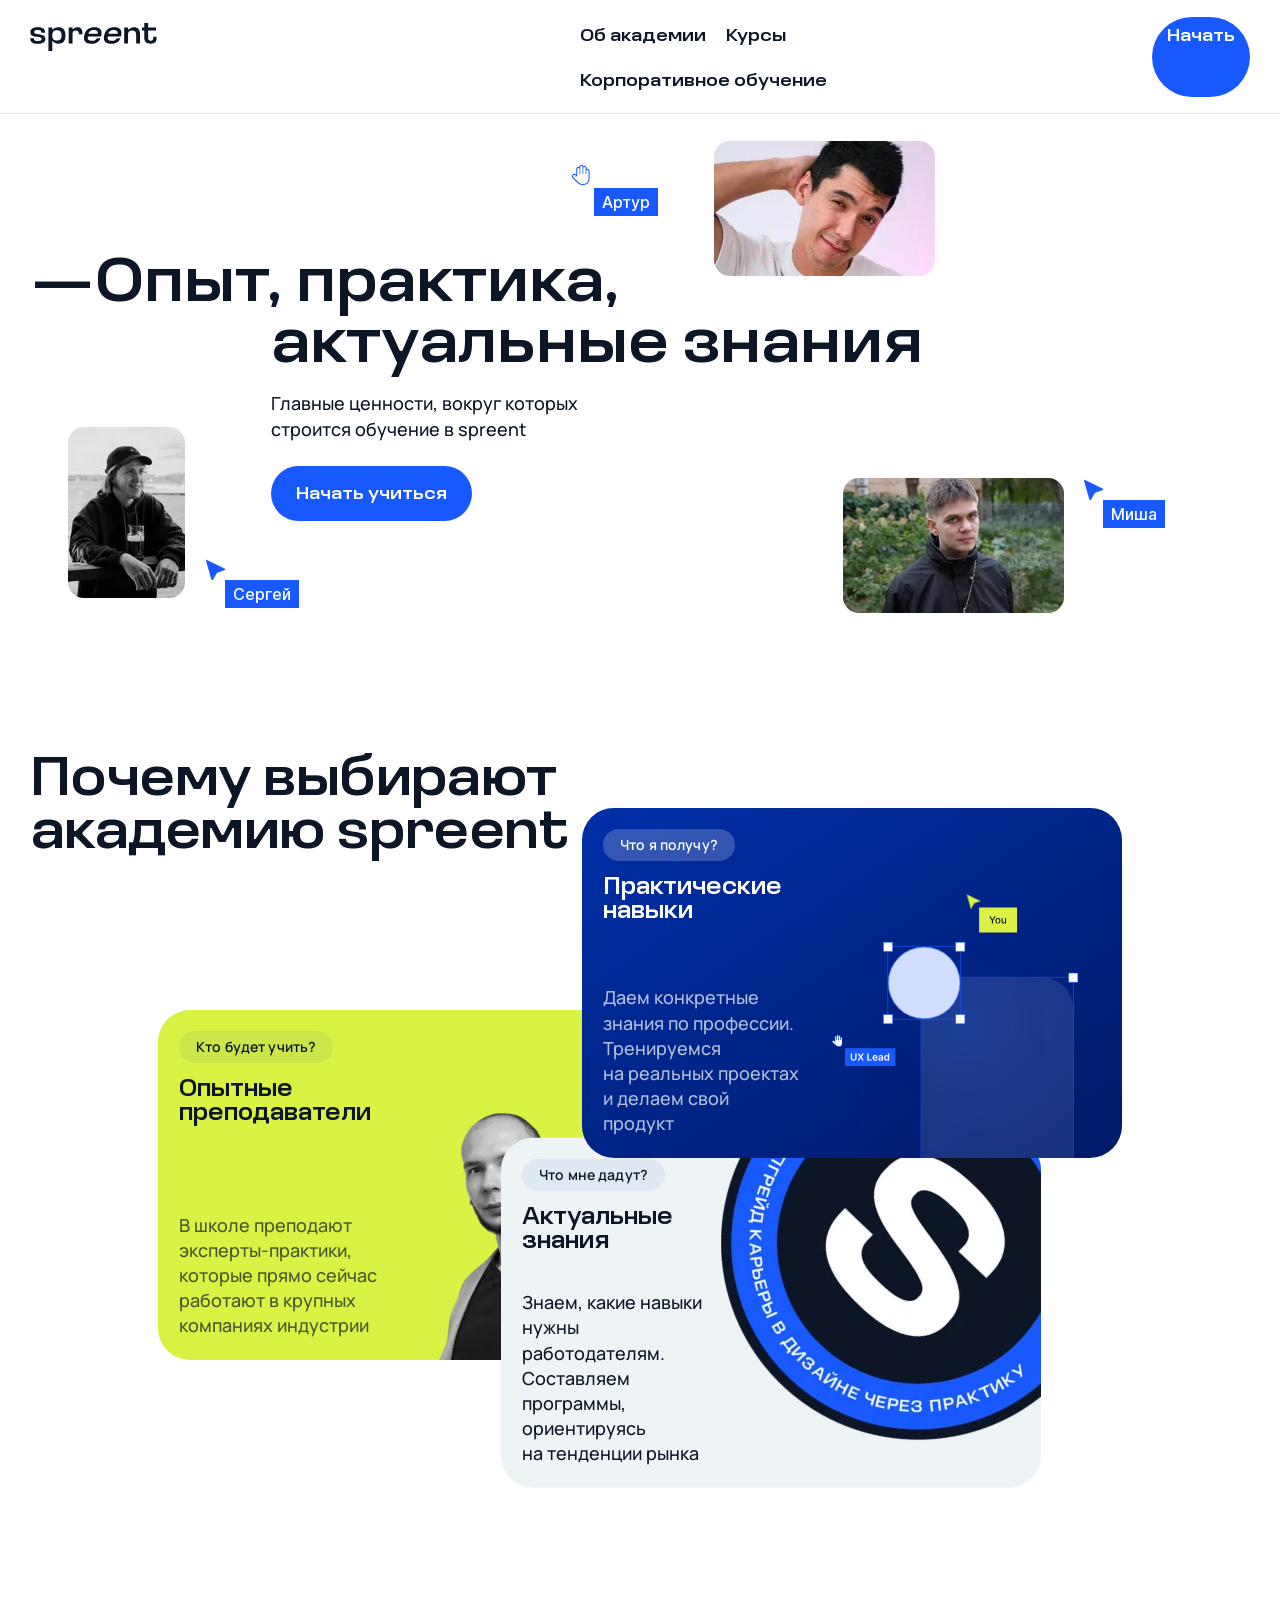
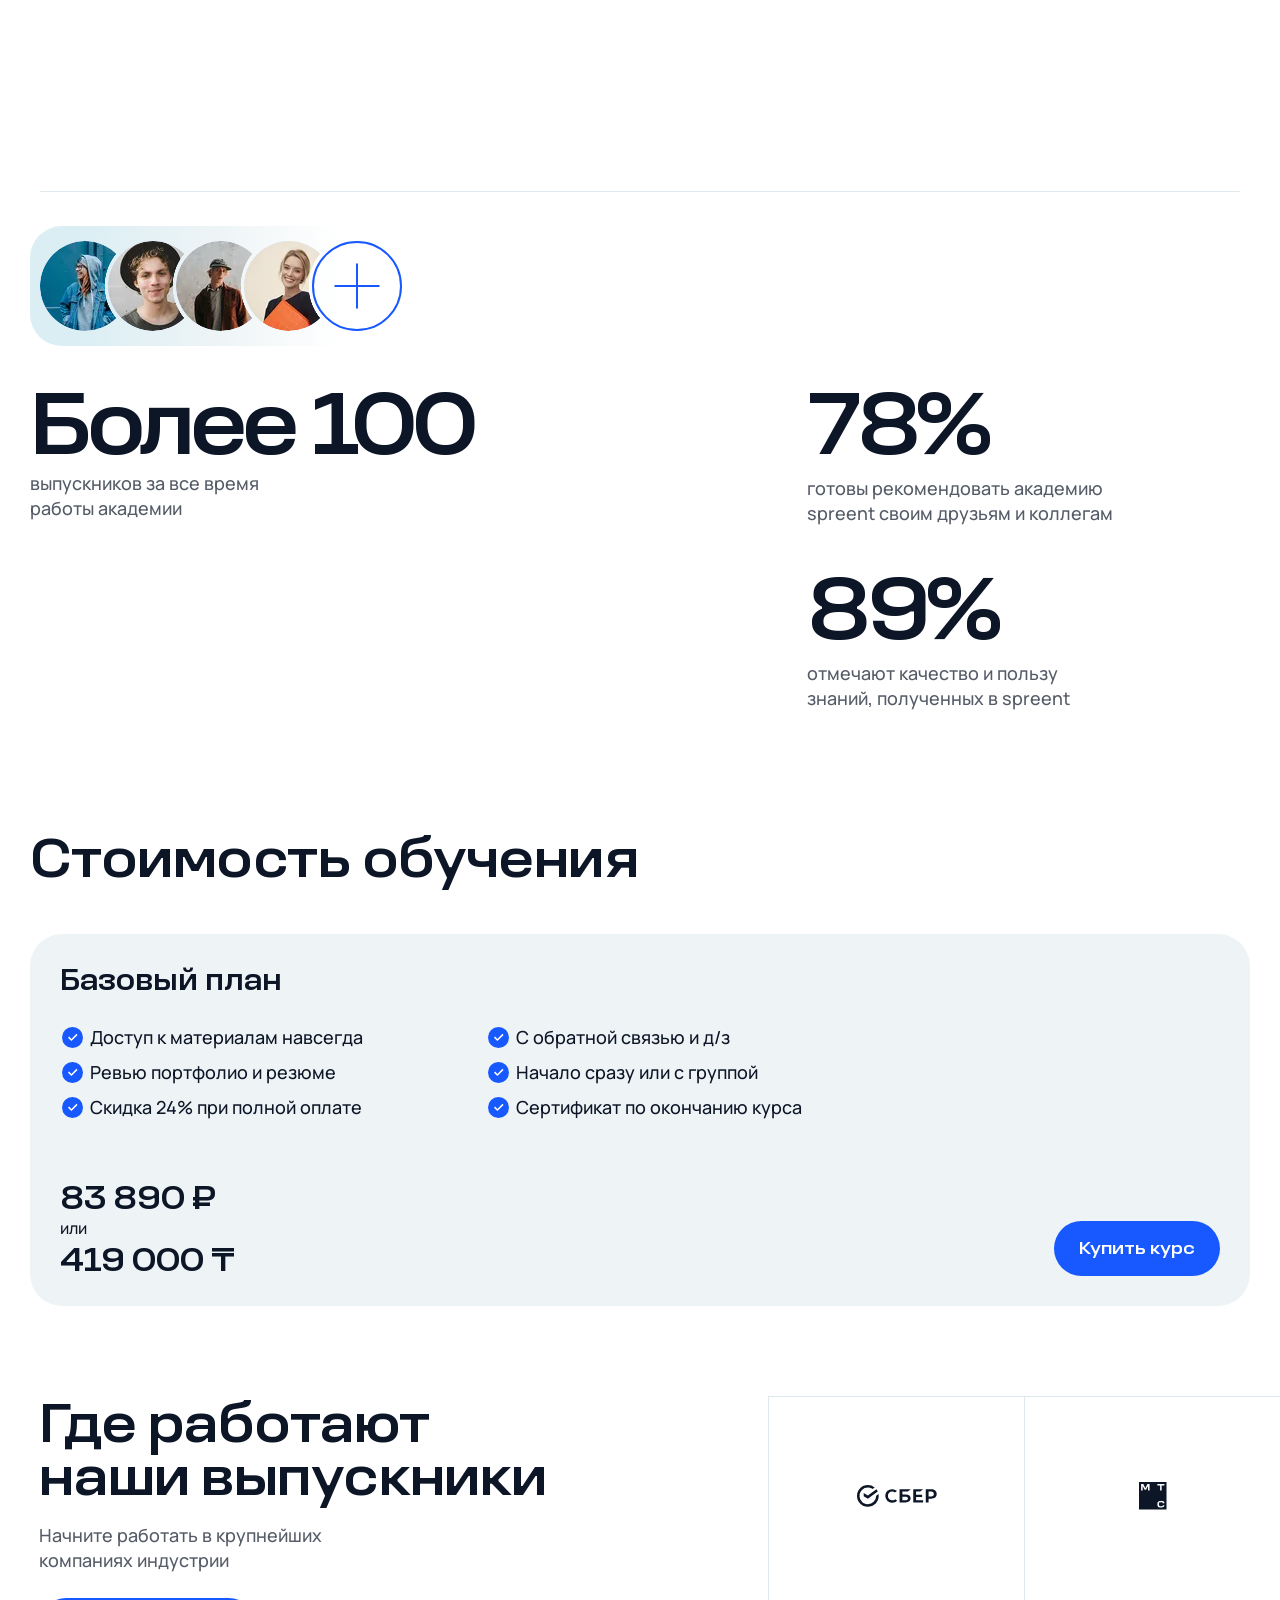
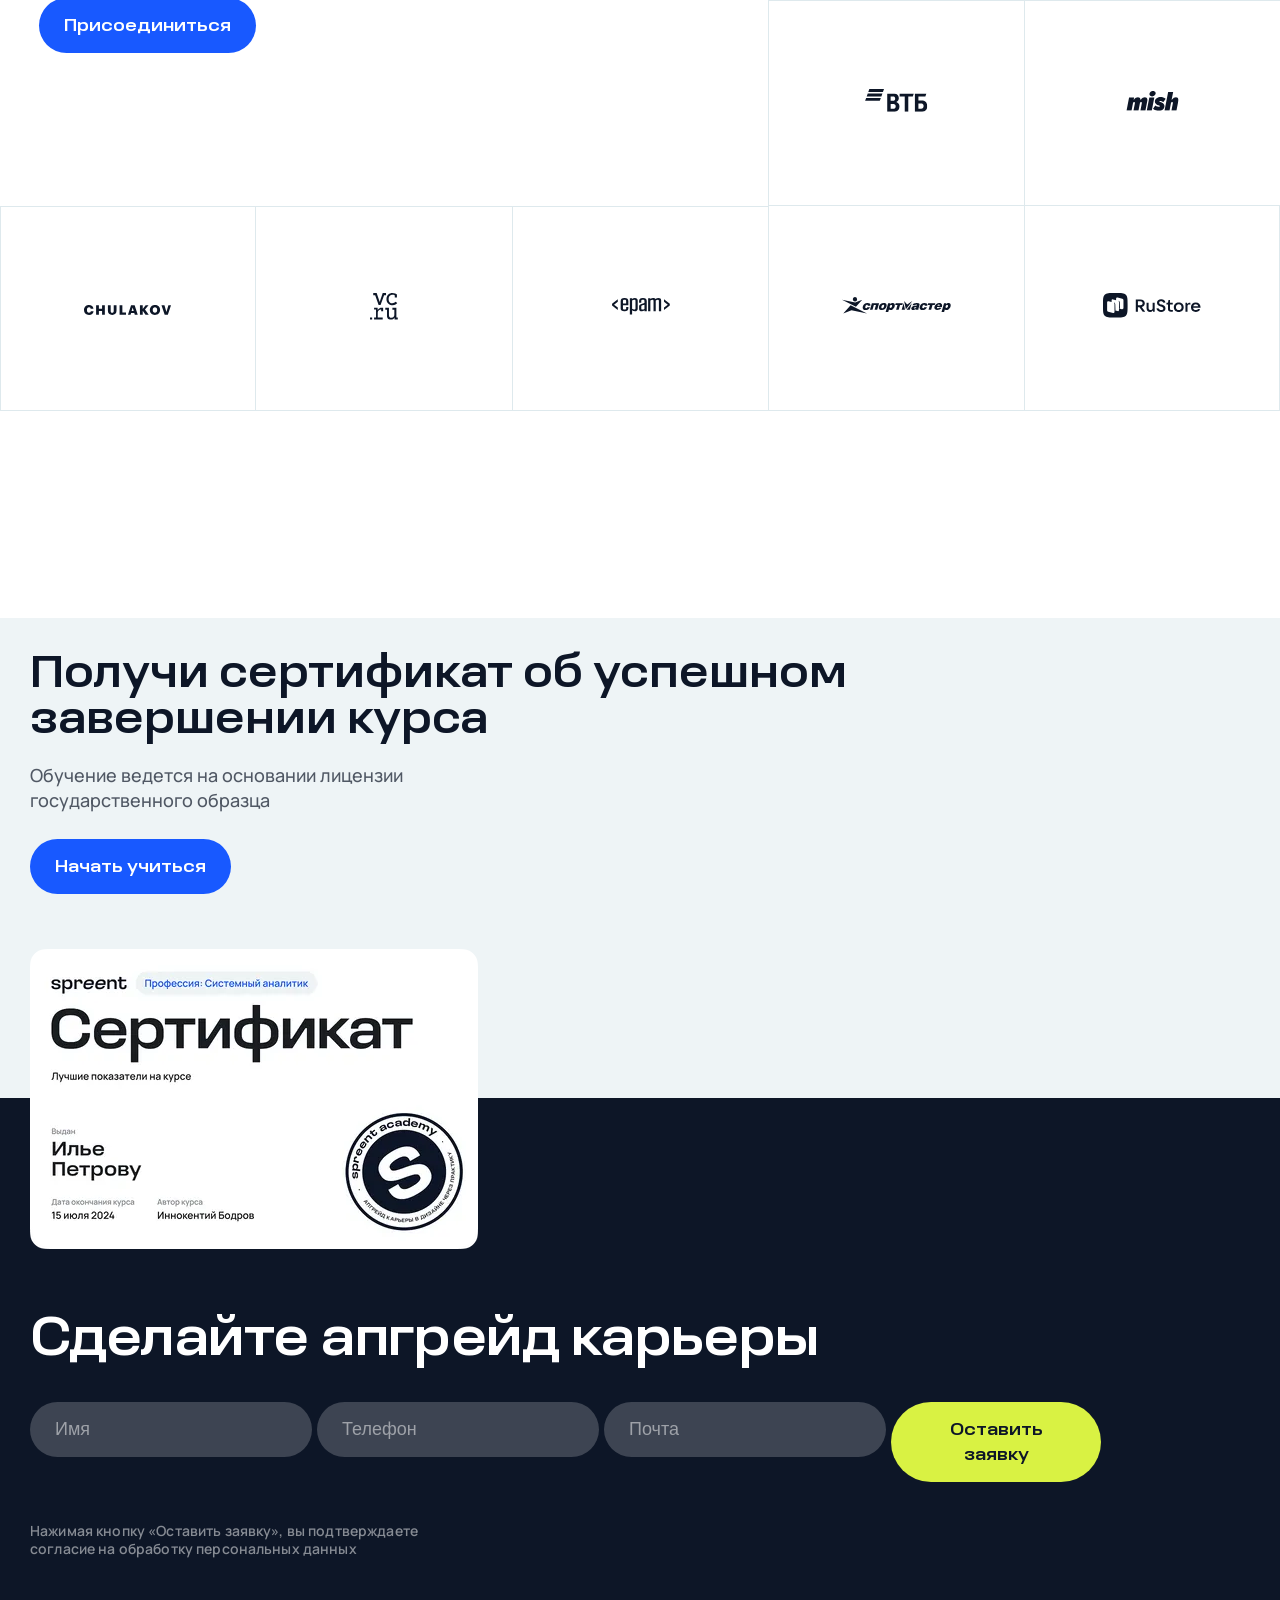
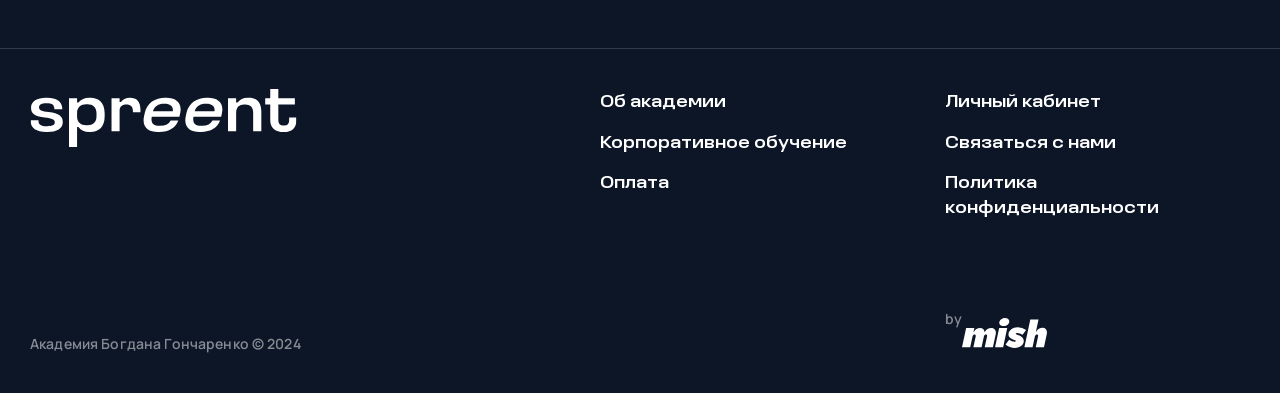
==== index.html @ b92c310f "Deploying to gh-pages from @ savoyskiy/olympics-4@d4f57bc01a6c201085769a37299b83e7bde17745 🚀" ====
<!DOCTYPE html><html class="page" lang="ru"><head><meta charset="UTF-8"><title>Spreent Academy</title><meta name="viewport" content="width=device-width,initial-scale=1"><link rel="preload" href="fonts/Inter-Medium.woff2" type="font/woff2" as="font" crossorigin="anonymous"><link rel="preload" href="fonts/Inter-SemiBold.woff2" type="font/woff2" as="font" crossorigin="anonymous"><link rel="preload" href="fonts/LoosNormal-Medium.woff2" type="font/woff2" as="font" crossorigin="anonymous"><link rel="preload" href="fonts/LoosWide-Medium.woff2" type="font/woff2" as="font" crossorigin="anonymous"><link rel="preload" href="fonts/Manrope-Medium.woff2" type="font/woff2" as="font" crossorigin="anonymous"><link rel="preload" href="fonts/Manrope-SemiBold.woff2" type="font/woff2" as="font" crossorigin="anonymous"><link rel="stylesheet" href="styles/styles.css"><link rel="icon" href="favicon.ico"><link rel="icon" href="favicons/favicon-32x32.png" type="image/png"></head><body class="page__body"><header class="header"><nav class="header__navigation container"><a class="header__logo-link" href="index.html"><img class="header__logo" src="images/logo-spreent.svg" alt="Логотип Spreent Academy." width="127" height="28"></a><ul class="header__menu main-menu main-menu--hidden"><li class="main-menu__item"><a class="main-menu__link main-menu__link--current" href="about.html">Об академии</a></li><li class="main-menu__item"><a class="main-menu__link" href="courses.html">Курсы</a></li><li class="main-menu__item"><a class="main-menu__link" href="corporations.html">Корпоративное обучение</a></li></ul><a class="header__start" href="#form">Начать</a></nav><button class="header__mobile-menu-button" type="button"><span class="visually-hidden">Открытие и закрытие меню</span></button></header><main class="main"><h1 class="visually-hidden">Spreent Academy - академия дизайна</h1><section class="about container"><h2 class="visually-hidden">О нас</h2><div class="about__picture-top"><div class="about__picture-mark about__picture-mark--one"><div class="about__picture-marker about__picture-marker--hand"></div><p class="about__picture-name">Артур</p></div><picture><source media="(min-width: 1440px)" srcset="images/about/about-artur@1x.webp, images/about/about-artur@2x.webp 2x" type="image/webp" width="329" height="200"><source media="(min-width: 1440px)" srcset="images/about/about-artur@1x.png, images/about/about-artur@2x.png 2x" type="image/png" width="329" height="200"><source srcset="images/about/about-artur-mobile@1x.webp, images/about/about-artur-mobile@2x.webp 2x" type="image/webp" width="221" height="135"><img class="about__picture-one" src="images/about/about-artur-mobile@1x.png" srcset="images/about/about-artur-mobile@2x.png 2x" alt="Фото дизайнера Артура." width="221" height="135"></picture></div><div class="about__text-wrapper"><p class="about__header about__header--one">—Опыт, практика,</p><p class="about__header about__header--two">актуальные знания</p><p class="about__description">Главные ценности, вокруг которых<br>строится обучение в spreent</p><a class="about__link" href="#form">Начать учиться</a></div><div class="about__pictures-bottom"><div class="about__picture-bottom-two"><div class="about__picture-mark about__picture-mark--two"><div class="about__picture-marker about__picture-marker--cursor"></div><p class="about__picture-name">Сергей</p></div><picture><source media="(min-width: 1440px)" srcset="images/about/about-sergey@1x.webp, images/about/about-sergey@2x.webp 2x" type="image/webp" width="175" height="256"><source media="(min-width: 1440px)" srcset="images/about/about-sergey@1x.png, images/about/about-sergey@2x.png 2x" type="image/png" width="175" height="256"><source srcset="images/about/about-sergey-mobile@1x.webp, images/about/about-sergey-mobile@2x.webp 2x" type="image/webp" width="117" height="171"><img class="about__picture-two" src="images/about/about-sergey-mobile@1x.png" srcset="images/about/about-sergey-mobile@2x.png 2x" alt="Фото дизайнера Сергея." width="117" height="171"></picture></div><div class="about__picture-bottom-three"><div class="about__picture-mark about__picture-mark--three"><div class="about__picture-marker about__picture-marker--cursor"></div><p class="about__picture-name">Миша</p></div><picture><source media="(min-width: 1440px)" srcset="images/about/about-misha@1x.webp, images/about/about-misha@2x.webp 2x" type="image/webp" width="329" height="200"><source media="(min-width: 1440px)" srcset="images/about/about-misha@1x.png, images/about/about-misha@2x.png 2x" type="image/png" width="329" height="200"><source srcset="images/about/about-misha-mobile@1x.webp, images/about/about-misha-mobile@2x.webp 2x" type="image/webp" width="221" height="135"><img class="about__picture-three" src="images/about/about-misha-mobile@1x.png" srcset="images/about/about-misha-mobile@2x.png 2x" alt="Фото дизайнера Михаила." width="221" height="135"></picture></div></div></section><section class="advantages container"><h2 class="advantages__header">Почему выбирают<br>академию spreent</h2><ul class="advantages__list"><li class="advantages__item advantages__item--skills"><div class="advantages__text-wrapper"><p class="advantages__question">Что я получу?</p><h3 class="advantages__answer">Практические навыки</h3><p class="advantages__text">Даем конкретные знания по профессии. Тренируемся на реальных проектах<br>и делаем свой продукт</p></div><div class="advantages__image-wrapper"><picture><source media="(min-width: 1440px)" srcset="images/advantages/advantades-skills.svg" type="image/svg+xml" width="403" height="430"><img class="advantages__image" src="images/advantages/advantades-skills-mobile.svg" alt="Геометрические фигуры." width="356" height="380"></picture></div></li><li class="advantages__item advantages__item--teachers"><div class="advantages__text-wrapper"><p class="advantages__question">Кто будет учить?</p><h3 class="advantages__answer">Опытные преподаватели</h3><p class="advantages__text">В школе преподают эксперты-практики, которые прямо сейчас работают в крупных компаниях индустрии</p></div><div class="advantages__image-wrapper"><picture><source media="(min-width: 1440px)" srcset="images/advantages/advantage-teachers@1x.webp, images/advantages/advantage-teachers@2x.webp 2x" type="image/webp" width="441" height="489"><source media="(min-width: 1440px)" srcset="images/advantages/advantage-teachers@1x.png, images/advantages/advantage-teachers@2x.png 2x" type="image/png" width="441" height="489"><source srcset="images/advantages/advantage-teachers-mobile@1x.webp, images/advantages/advantage-teachers-mobile@2x.webp 2x" type="image/webp" width="285" height="390"><img class="advantages__image" src="images/advantages/advantage-teachers-mobile@1x.png" srcset="images/advantages/advantage-teachers-mobile@2x.png 2x" alt="Дизайнер Богдан Гончаренко." width="285" height="390"></picture></div></li><li class="advantages__item advantages__item--knowledge"><div class="advantages__text-wrapper"><p class="advantages__question">Что мне дадут?</p><h3 class="advantages__answer">Актуальные знания</h3><p class="advantages__text">Знаем, какие навыки нужны работодателям. Составляем программы, ориентируясь на тенденции рынка</p></div><div class="advantages__image-wrapper"><picture><source media="(min-width: 1440px)" srcset="images/advantages/spreent-academy@1x.webp, images/advantages/spreent-academy@2x.webp 2x" type="image/webp" width="562" height="562"><source media="(min-width: 1440px)" srcset="images/advantages/spreent-academy@1x.png, images/advantages/spreent-academy@2x.png 2x" type="image/png" width="562" height="562"><source srcset="images/advantages/spreent-academy-mobile@1x.webp, images/advantages/spreent-academy-mobile@2x.webp 2x" type="image/webp" width="438" height="438"><img class="advantages__image" src="images/advantages/spreent-academy-mobile@1x.png" srcset="images/advantages/spreent-academy-mobile@2x.png 2x" alt="Логотип Spreent Academy." width="438" height="438"></picture></div></li></ul></section><section class="students container"><h2 class="visually-hidden">Наши выпускники</h2><ul class="students__portraits-list"><li class="students__portraits-item"><span class="visually-hidden">Портрет студента.</span></li><li class="students__portraits-item"><span class="visually-hidden">Портрет студента.</span></li><li class="students__portraits-item"><span class="visually-hidden">Портрет студента.</span></li><li class="students__portraits-item"><span class="visually-hidden">Портрет студента.</span></li><li class="students__portraits-item"><a class="students__portraits-link" href="#form"><span class="visually-hidden">Ссылка на форму обратной связи.</span></a></li></ul><ul class="students__statistic-list"><li class="students__statistic-item students__statistic-item--number"><p class="students__statistic-fact students__statistic-fact--number">Более 100</p><p class="students__statistic-text">Выпускников за все время<br>работы академии</p></li><li class="students__statistic-item students__statistic-item--recommendation"><p class="students__statistic-fact students__statistic-fact--percent">78%</p><p class="students__statistic-text">Готовы рекомендовать академию<br>spreent своим друзьям и коллегам</p></li><li class="students__statistic-item students__statistic-item--benefit"><p class="students__statistic-fact students__statistic-fact--percent">89%</p><p class="students__statistic-text">Отмечают качество и пользу знаний, полученных в spreent</p></li></ul></section><section class="price container"><div class="price__header-wrapper"><h2 class="price__header">Стоимость обучения</h2></div><div class="price__wrapper"><h3 class="price__name">Базовый план</h3><ul class="price__content-list"><li class="price__content-item price__content-item--one">Доступ к материалам навсегда</li><li class="price__content-item price__content-item--two">С обратной связью и д/з</li><li class="price__content-item price__content-item--three">Ревью портфолио и резюме</li><li class="price__content-item price__content-item--four">Начало сразу или с группой</li><li class="price__content-item price__content-item--five">Скидка 24% при полной оплате</li><li class="price__content-item price__content-item--six">Сертификат по окончанию курса</li></ul><div class="price__money-wrapper"><p class="price__cost">Стоимость</p><p class="price__roubles"><span class="price__roubles-sale">83 890 ₽</span> <span class="price__roubles-full">110 388 ₽</span></p><p class="price__preposition">или</p><p class="price__tenge"><span class="price__tenge-sale">419 000 ₸</span> <span class="price__tenge-full">552 000 ₸</span></p></div><a class="price__link" href="#form">Купить курс</a></div></section><section class="recruiters container"><div class="recruiters__text-wrapper"><h2 class="recruiters__header">Где работают<br>наши выпускники</h2><p class="recruiters__text">Начните работать в крупнейших<br>компаниях индустрии</p><a class="recruiters__link" href="#form">Присоединиться</a></div><span class="recruiters__block recruiters__block--sber"><picture><source media="(min-width: 1440px)" srcset="images/recruiters/sber.svg" type="image/svg+xml" width="121" height="33"><img class="recruiters__logo" src="images/recruiters/sber.svg" alt="Логотип Сбербанка." width="80" height="22"></picture></span><span class="recruiters__block recruiters__block--mts"><picture><source media="(min-width: 1440px)" srcset="images/recruiters/mts.svg" type="image/svg+xml" width="42" height="42"><img class="recruiters__logo" src="images/recruiters/mts.svg" alt="Логотип МТС." width="28" height="28"></picture></span><span class="recruiters__block recruiters__block--vtb"><picture><source media="(min-width: 1440px)" srcset="images/recruiters/vtb.svg" type="image/svg+xml" width="94" height="34"><img class="recruiters__logo" src="images/recruiters/vtb.svg" alt="Логотип ВТБ." width="63" height="23"></picture></span><span class="recruiters__block recruiters__block--mish"><picture><source media="(min-width: 1440px)" srcset="images/recruiters/mish.svg" type="image/svg+xml" width="85" height="32"><img class="recruiters__logo" src="images/recruiters/mish.svg" alt="Логотип Mish." width="53" height="20"></picture></span><span class="recruiters__block recruiters__block--chulakov"><picture><source media="(min-width: 1440px)" srcset="images/recruiters/chulakov.svg" type="image/svg+xml" width="140" height="16"><img class="recruiters__logo" src="images/recruiters/chulakov.svg" alt="Логотип Chulakov." width="88" height="10"></picture></span><span class="recruiters__block recruiters__block--vcru"><picture><source media="(min-width: 1440px)" srcset="images/recruiters/vcru.svg" type="image/svg+xml" width="48" height="43"><img class="recruiters__logo" src="images/recruiters/vcru.svg" alt="Логотип vc.ru." width="29" height="27"></picture></span><span class="recruiters__block recruiters__block--epam"><picture><source media="(min-width: 1440px)" srcset="images/recruiters/epam.svg" type="image/svg+xml" width="93" height="30"><img class="recruiters__logo" src="images/recruiters/epam.svg" alt="Логотип epam." width="58" height="18"></picture></span><span class="recruiters__block recruiters__block--sportmaster"><picture><source media="(min-width: 1440px)" srcset="images/recruiters/sportmaster.svg" type="image/svg+xml" width="180" height="27"><img class="recruiters__logo" src="images/recruiters/sportmaster.svg" alt="Логотип Спортмастер." width="112" height="17"></picture></span><span class="recruiters__block recruiters__block--rustore"><picture><source media="(min-width: 1440px)" srcset="images/recruiters/rustore.svg" type="image/svg+xml" width="159" height="40"><img class="recruiters__logo" src="images/recruiters/rustore.svg" alt="Логотип RuStore." width="100" height="25"></picture></span></section></main><footer class="footer"><section class="footer__sertificate sertificate"><h2 class="visually-hidden">Сертификат о завершении курса</h2><div class="sertificate__container container"><div class="sertificate__wrapper"><div class="sertificate__description"><div class="sertificate__header-wrapper"><h3 class="sertificate__header">Получи сертификат об успешном завершении курса</h3></div><p class="sertificate__text">Обучение ведется на основании лицензии государственного образца</p><div class="sertificate__link-wrapper"><a class="sertificate__link" href="#form">Начать учиться</a></div></div><picture><source media="(min-width: 1440px)" srcset="images/sertificate@1x.webp, images/sertificate@2x.webp 2x" type="image/webp" width="660" height="440"><source srcset="images/sertificate-mobile@1x.webp, images/sertificate-mobile@2x.webp 2x" type="image/webp" width="448" height="300"><source media="(min-width: 1440px)" srcset="images/sertificate@1x.png, images/sertificate@2x.png 2x" type="image/png" width="660" height="440"><img class="sertificate__image" src="images/sertificate-mobile@1x.png" srcset="images/sertificate-mobile@2x.png 2x" alt="Изображение сертификата о завершении курса." width="448" height="300"></picture></div></div></section><section class="footer__form form" id="form"><h2 class="visually-hidden">Форма обратной связи</h2><div class="form__container container"><h3 class="form__header">Сделайте апгрейд карьеры</h3><form class="form__body" action="https://echo.htmlacademy.ru" method="POST"><ul class="form__list"><li class="form__item"><label class="form__label form__label--name" for="name"><input class="form__input" type="text" autocomplete="name" id="name" name="name" placeholder="Имя" required data-pristine-required-message="Обязательное поле"></label></li><li class="form__item"><label class="form__label form__label--tel" for="phone"><input class="form__input form__input--tel" type="tel" autocomplete="tel" id="phone" name="phone" placeholder="Телефон" required data-pristine-required-message="Обязательное поле"></label></li><li class="form__item"><label class="form__label form__label--email" for="email"><input class="form__input form__input--email" type="text" autocomplete="email" id="email" name="email" placeholder="Почта" required data-pristine-required-message="Формат email: имя@сервер.домен"></label></li></ul><button class="form__submit" type="submit">Оставить заявку</button></form><p class="form__disclaimer">Нажимая кнопку «Оставить заявку», вы подтверждаете согласие на обработку персональных данных</p></div></section><div class="footer__bottom"><div class="footer__bottom-container container"><a class="footer__logo-link" href="index.html"><img class="footer__logo" src="images/logo-spreent-white.svg" alt="Логотип Spreent Academy." width="267" height="59"></a><ul class="footer__menu-list footer__site-menu"><li class="footer__menu-item"><a class="footer__menu-link" href="about.html">Об академии</a></li><li class="footer__menu-item"><a class="footer__menu-link" href="corporations.html">Корпоративное обучение</a></li><li class="footer__menu-item"><a class="footer__menu-link" href="payment.html">Оплата</a></li></ul><ul class="footer__menu-list footer__user-menu"><li class="footer__menu-item"><a class="footer__menu-link" href="account.html">Личный кабинет</a></li><li class="footer__menu-item"><a class="footer__menu-link" href="feedback.html">Связаться с нами</a></li><li class="footer__menu-item"><a class="footer__menu-link" href="privacy.html">Политика конфиденциальности</a></li></ul><p class="footer__signature">Академия Богдана Гончаренко © 2024</p><a class="footer__signature-link signature-link" href="https://mish.design"><span class="signature-link__preposition">by</span> <img class="signature-link__logo" src="images/mish-logo.svg" alt="Логотип Mish Product Lab." width="85" height="30"></a></div></div></footer><dialog class="modal"><div class="modal__content"><p class="modal__text">Ваша заявка принята, скоро свяжемся с Вами!</p><button class="modal__button" type="button">Ок</button></div></dialog><script src="scripts/index.js" type="module"></script><script src="vendor/pristine/pristine.min.js"></script></body></html>
---- styles/styles.css ----
@font-face{font-family:Loos;font-weight:500;font-style:normal;font-display:swap;src:url(../fonts/LoosNormal-Medium.woff2)format("woff2")}@font-face{font-family:LoosWide;font-weight:500;font-style:normal;font-display:swap;src:url(../fonts/LoosWide-Medium.woff2)format("woff2")}@font-face{font-family:Manrope;font-weight:500;font-style:normal;font-display:swap;src:url(../fonts/Manrope-Medium.woff2)format("woff2")}@font-face{font-family:Manrope;font-weight:600;font-style:normal;font-display:swap;src:url(../fonts/Manrope-SemiBold.woff2)format("woff2")}@font-face{font-family:Inter;font-weight:500;font-style:normal;font-display:swap;src:url(../fonts/Inter-Medium.woff2)format("woff2")}@font-face{font-family:Inter;font-weight:600;font-style:normal;font-display:swap;src:url(../fonts/Inter-SemiBold.woff2)format("woff2")}html{padding:0}body{color:#0d1627;overflow-wrap:break-word;flex-direction:column;min-width:480px;height:100vh;margin:0;padding:0;font-family:Manrope,sans-serif;display:flex}.container{box-sizing:border-box}@media (width>=1440px){.container{max-width:1440px;margin:0 auto}}.visually-hidden{white-space:nowrap;clip-path:inset(100%);border:0;width:1px;height:1px;margin:-1px;padding:0;position:absolute;overflow:hidden}.header{z-index:1;border-bottom:1px solid #0d16271a;display:flex}.header__navigation{background-color:#fff;flex-grow:1;padding:17px 20px 16px 15px;display:flex}@media (width>=1024px){.header__navigation{padding:17px 30px 16px}}@media (width>=1440px){.header__navigation{padding:17px 40px 16px}}.header__logo-link{margin:0 auto 0 0;padding:6px 0 0;display:block}.header__logo-link:hover,.header__logo-link:focus-visible{opacity:.7}.header__logo-link:active{opacity:.3}.header__logo{object-fit:contain;max-width:127px;display:block}.header__start{color:#fff;background-color:#1859ff;border-radius:136px;max-width:68px;padding:5px 15px;font-family:LoosWide,sans-serif;font-size:18px;font-weight:500;line-height:140%;text-decoration:none;display:block}@media (width>=1440px){.header__start{text-align:center;align-self:start}}.header__start:hover,.header__start:focus-visible{opacity:.7}.header__start:active{opacity:.3}.header__mobile-menu-button{cursor:pointer;background-color:#fff;border:none;border-left:1px solid #0d16271a;width:68px;height:69px;padding:0;display:block;position:relative}.header__mobile-menu-button:before{content:"";background-color:#0d1627;width:28px;height:2px;position:absolute;top:26px;left:23px}.header__mobile-menu-button:after{content:"";background-color:#0d1627;width:28px;height:2px;position:absolute;top:42px;left:23px}.header__mobile-menu-button--open{border-right:1px solid #0d16271a}.header__mobile-menu-button--open:before{transform-origin:0 0;top:24px;left:25px;transform:rotate(45deg)}.header__mobile-menu-button--open:after{transform-origin:0 100%;top:43px;left:25px;transform:rotate(-45deg)}.header__mobile-menu-button:hover,.header__mobile-menu-button:focus-visible{background-color:#1859ff40}.header__mobile-menu-button:active{opacity:.3}.header__mobile-menu-button:disabled{pointer-events:none;background-color:#949ba4}.header__mobile-menu-button:disabled:before,.header__mobile-menu-button:disabled:after{background-color:#0d16271a}@media (width>=1024px){.header__mobile-menu-button{display:none}}.main-menu{box-sizing:border-box;z-index:1;background-color:#fff;flex-direction:column;row-gap:10px;width:100%;margin:0;padding:30px 15px;list-style-type:none;display:flex;position:absolute;top:70px;left:0}.main-menu--hidden{display:none}@media (width>=1024px){.main-menu--hidden{display:flex}.main-menu{flex-flow:wrap;column-gap:20px;max-width:472px;margin:0 100px 0 0;padding:0;position:static}}.main-menu__link{color:#0d1627;padding:5px 0;font-family:LoosWide,sans-serif;font-size:30px;font-weight:500;line-height:102%;text-decoration:none;display:block;position:relative}.main-menu__link:hover,.main-menu__link:focus-visible{opacity:.7}.main-menu__link:active{opacity:.3}@media (width>=1024px){.main-menu__link{font-size:18px;line-height:140%}}.main{background-color:#fff;flex-grow:1}.main--blur{filter:blur(80px)}.about{flex-direction:column;padding:40px 15px 60px;display:flex}@media (width>=768px){.about{padding:40px 30px 60px}}@media (width>=1024px){.about{padding:0 30px 70px}}@media (width>=1440px){.about{padding:0 40px 98px}}.about__text-wrapper{width:409px;margin:0 auto 39px;padding:0 0 0 41px}@media (width>=768px){.about__text-wrapper{width:509px}}@media (width>=1024px){.about__text-wrapper{z-index:1;width:auto;margin:0 0 -98px 241px;padding:0}}@media (width>=1440px){.about__text-wrapper{z-index:1;width:auto;margin:0 0 -141px 344px;padding:0}}.about__header{letter-spacing:-.01em;min-height:39px;margin:0;font-family:LoosWide,sans-serif;font-size:40px;font-weight:500;line-height:98%}@media (width>=1024px){.about__header{letter-spacing:0;min-height:56px;font-size:63px;line-height:88%}}@media (width>=1440px){.about__header{letter-spacing:0;min-height:79px;font-size:90px;line-height:88%}}.about__header--one{margin:0 0 2px -40px;position:relative}@media (width>=1024px){.about__header--one{max-width:630px;margin:0 0 5px -241px;position:static}}@media (width>=1440px){.about__header--one{max-width:900px;margin:0 0 5px -344px;position:static}}.about__header--two{margin:0 0 16px}@media (width>=1024px){.about__header--two{margin:0 0 24px}}@media (width>=1440px){.about__header--two{margin:0 0 35px}}.about__description{min-height:50px;margin:0 0 25px;font-size:18px;font-weight:500;line-height:140%}@media (width>=1024px){.about__description{width:595px;min-height:47px;margin:0 0 24px;font-size:18px;display:block}}@media (width>=1440px){.about__description{width:850px;min-height:67px;margin:0 0 34px;font-size:24px;display:block}}.about__link{color:#fff;text-align:center;background-color:#1859ff;border-radius:136px;padding:14px 25px 16px;font-family:LoosWide,sans-serif;font-size:18px;font-weight:500;line-height:140%;text-decoration:none;display:inline-block}.about__link:hover,.about__link:focus-visible{opacity:.7}.about__link:active{opacity:.3}@media (width>=1024px){.about__link{max-width:175px;margin:0}}@media (width>=1440px){.about__link{max-width:250px;margin:0}}.about__picture-top{margin:0 0 29px;padding:0 0 0 21px;display:flex}@media (width>=1024px){.about__picture-top{margin:0 0 -28px;padding:24px 0 0 538px}}@media (width>=1440px){.about__picture-top{margin:0 0 -39px;padding:34px 0 0 767px}}.about__picture-one{object-fit:contain;max-width:221px;display:block}@media (width>=1024px){.about__picture-one{max-width:231px;min-height:140px}}@media (width>=1440px){.about__picture-one{max-width:329px;min-height:200px}}.about__pictures-bottom{justify-content:space-between;display:flex}@media (width>=1024px){.about__pictures-bottom{padding:0 85px 0 38px}}@media (width>=1440px){.about__pictures-bottom{padding:0 122px 0 54px}}.about__picture-bottom-two{flex-direction:column-reverse;row-gap:14px;display:flex}@media (width>=1024px){.about__picture-bottom-two{flex-direction:row-reverse;align-items:end;column-gap:14px;min-width:206px}}@media (width>=1440px){.about__picture-bottom-two{flex-direction:row-reverse;align-items:end;column-gap:20px;min-width:294px}}.about__picture-two{object-fit:contain;max-width:117px;display:block}@media (width>=1024px){.about__picture-two{max-width:122px;min-height:179px;margin:0 0 14px}}@media (width>=1440px){.about__picture-two{max-width:175px;min-height:256px;margin:0 0 20px}}.about__picture-bottom-three{flex-direction:column;row-gap:29px;display:flex}@media (width>=1024px){.about__picture-bottom-three{flex-direction:row-reverse;align-items:end;column-gap:13px;margin:0}}@media (width>=1440px){.about__picture-bottom-three{flex-direction:row-reverse;align-items:end;column-gap:18px;margin:0}}.about__picture-three{object-fit:contain;max-width:221px;display:block}@media (width>=1024px){.about__picture-three{max-width:231px;min-height:140px}}@media (width>=1440px){.about__picture-three{max-width:329px;min-height:200px}}.about__picture-mark{align-self:start;align-items:start;height:54px;display:flex}.about__picture-mark--one{margin:17px 41px 0 0}@media (width>=1024px){.about__picture-mark--one{margin:24px 56px 0 0}}@media (width>=1440px){.about__picture-mark--one{margin:34px 61px 0 0}}.about__picture-mark--two{margin:0 0 0 110px}@media (width>=1024px){.about__picture-mark--two{align-self:end;margin:0 0 8px}}@media (width>=1440px){.about__picture-mark--two{align-self:end;margin:0 0 12px}}.about__picture-mark--three{align-self:start;margin:21px 0 0 14px}@media (width>=1024px){.about__picture-mark--three{align-self:end;margin:0 0 88px}}@media (width>=1440px){.about__picture-mark--three{align-self:end;margin:0 0 125px}}.about__picture-marker{width:26px;height:26px}.about__picture-marker--hand{background-image:url(../icons/stack.svg#hand);background-position:50%;background-repeat:no-repeat}.about__picture-marker--cursor{background-image:url(../icons/stack.svg#cursor);background-position:2px 2px;background-repeat:no-repeat}.about__picture-name{color:#fff;background-color:#1859ff;align-self:end;margin:0;padding:2px 8px;font-family:Inter,sans-serif;font-size:16px;font-weight:500;line-height:24px}.advantages{flex-direction:column;row-gap:40px;padding:90px 15px 130px;display:flex}@media (width>=768px){.advantages{padding:63px 30px}}@media (width>=1024px){.advantages{row-gap:43px;padding:63px 30px}}@media (width>=1440px){.advantages{row-gap:62px;padding:90px 40px}}.advantages__header{letter-spacing:-.01em;min-height:74px;margin:0;font-family:LoosWide,sans-serif;font-size:38px;font-weight:500;line-height:98%}@media (width>=1024px){.advantages__header{min-height:105px;font-size:55px;line-height:96%}}@media (width>=1440px){.advantages__header{min-height:105px;font-size:55px;line-height:96%}}.advantages__list{flex-direction:column;row-gap:15px;margin:0;padding:0;list-style-type:none;display:flex}@media (width>=1024px){.advantages__list{align-items:end;row-gap:0;min-width:964px;margin:0 auto}}@media (width>=1440px){.advantages__list{align-items:end;row-gap:0;margin:0}}.advantages__item{border-radius:32px;flex-direction:column;justify-content:space-between;min-height:600px;display:flex}@media (width>=768px){.advantages__item{flex-direction:row;min-height:auto}}@media (width>=1024px){.advantages__item{flex-direction:row;width:540px;min-height:350px}}@media (width>=1440px){.advantages__item{flex-direction:row;width:785px;min-height:500px}}.advantages__image-wrapper{display:flex}@media (width>=1024px){.advantages__image-wrapper{align-self:end;width:330px;display:flex}}@media (width>=1440px){.advantages__image-wrapper{align-self:end;width:471px;display:flex}}.advantages__image{object-fit:contain;display:block}.advantages__answer{min-height:30px;margin:0 0 15px;font-family:LoosWide,sans-serif;font-size:30px;font-weight:500;line-height:102%}@media (width>=1024px){.advantages__answer{margin:0 0 32px;font-size:24px}}@media (width>=1440px){.advantages__answer{margin:0 0 45px;font-size:34px}}.advantages__text{min-height:75px;margin:0;font-family:Manrope,sans-serif;font-size:18px;font-weight:500;line-height:140%}.advantages__item--teachers{background-color:#d9f243}@media (width>=1024px){.advantages__item--teachers{align-self:start;margin-top:-238px}}@media (width>=1440px){.advantages__item--teachers{align-self:start;margin-top:-340px}}.advantages__item--teachers .advantages__question{background-color:#0027b20f}.advantages__item--teachers .advantages__image-wrapper{justify-content:end;margin:-16px 0 0;padding:0}@media (width>=768px){.advantages__item--teachers .advantages__image-wrapper{margin:0 -3px 0 0;padding:0}}@media (width>=1024px){.advantages__item--teachers .advantages__image-wrapper{margin:0;padding:8px 0 0}}@media (width>=1440px){.advantages__item--teachers .advantages__image-wrapper{margin:0;padding:11px 0 0}}.advantages__item--teachers .advantages__image{border-radius:32px;max-width:285px}@media (width>=768px){.advantages__item--teachers .advantages__image{max-height:380px}}@media (width>=1024px){.advantages__item--teachers .advantages__image{max-width:309px;max-height:273px;margin:0 42px 0 0}}@media (width>=1440px){.advantages__item--teachers .advantages__image{max-width:441px;max-height:initial;margin:0 60px 0 0}}@media (width>=1024px){.advantages__item--teachers .advantages__text{color:#0d1627b3}}@media (width>=1440px){.advantages__item--teachers .advantages__text{color:#0d1627b3}}.advantages__item--skills{color:#fff;background-color:#002fa8;background-image:linear-gradient(to bottom right,#002fa8 0%,#001a68 100%)}@media (width>=1024px){.advantages__item--skills{z-index:1}}@media (width>=1440px){.advantages__item--skills{z-index:1}}.advantages__item--skills .advantages__question{background-color:#fff3}.advantages__item--skills .advantages__image-wrapper{justify-content:end;padding:0 34px 0 0}@media (width>=768px){.advantages__item--skills .advantages__image-wrapper{padding:0 14px 0 0}}@media (width>=1024px){.advantages__item--skills .advantages__image-wrapper{padding:49px 0 0}}@media (width>=1440px){.advantages__item--skills .advantages__image-wrapper{padding:70px 0 0}}.advantages__item--skills .advantages__image{max-width:356px}@media (width>=768px){.advantages__item--skills .advantages__image{border-radius:16px}}@media (width>=1024px){.advantages__item--skills .advantages__image{border-radius:0;max-width:282px;max-height:266px;margin:0 27px 0 0}}@media (width>=1440px){.advantages__item--skills .advantages__image{max-width:403px;max-height:initial;margin:0 38px 0 0}}@media (width>=1024px){.advantages__item--skills .advantages__text{color:#ffffffb3}}@media (width>=1440px){.advantages__item--skills .advantages__text{color:#ffffffb3}}.advantages__item--knowledge{background-color:#eef4f6}@media (width>=1024px){.advantages__item--knowledge{margin:-42px 81px 0 0}}@media (width>=1440px){.advantages__item--knowledge{margin:-60px 116px 0 0}}.advantages__item--knowledge .advantages__question{background-color:#0027b20f}.advantages__item--knowledge .advantages__image-wrapper{border-radius:32px;justify-content:end;height:382px;position:relative;overflow:hidden}@media (width>=1024px){.advantages__item--knowledge .advantages__image-wrapper{justify-content:start;align-items:end;width:330px;height:350px}}@media (width>=1440px){.advantages__item--knowledge .advantages__image-wrapper{justify-content:start;align-items:end;width:471px;height:500px}}.advantages__item--knowledge .advantages__image{max-width:438px;margin:0 -105px 0 0;transform:rotate(-30deg)}@media (width>=1024px){.advantages__item--knowledge .advantages__image{max-width:394px;margin:0;position:relative;top:-26px;transform:rotate(-30deg)scaleY(96%)}}@media (width>=1440px){.advantages__item--knowledge .advantages__image{max-width:562px;margin:0;position:relative;top:-37px;transform:rotate(-30deg)scaleY(96%)}}.advantages__text-wrapper{padding:30px 30px 0;display:grid}@media (width>=768px){.advantages__text-wrapper{grid-template-rows:min-content auto min-content;grid-template-columns:320px;padding:21px 0 21px 21px;display:grid}}@media (width>=1024px){.advantages__text-wrapper{grid-template-rows:min-content auto min-content;grid-template-columns:199px;padding:21px 0 21px 21px;display:grid}}@media (width>=1440px){.advantages__text-wrapper{grid-template-rows:min-content auto min-content;grid-template-columns:284px;padding:30px 0 30px 30px;display:grid}}.advantages__question{letter-spacing:.01em;border-radius:100px;place-self:start;min-height:18px;margin:0 0 12px;padding:7px 17px;font-family:Manrope,sans-serif;font-size:14px;font-weight:600;line-height:130%;display:block}@media (width>=1024px){.advantages__question{justify-self:start}}@media (width>=1440px){.advantages__question{justify-self:start}}.students{flex-direction:column;padding:60px 15px 117px;display:flex;position:relative}.students:before{content:"";background-color:#dee9ed;height:1px;position:absolute;top:60px;left:15px;right:15px}@media (width>=768px){.students{padding:60px 30px}}@media (width>=1024px){.students{padding:60px 30px}.students:before{top:60px;left:40px;right:40px}}@media (width>=1440px){.students{padding:79px 40px}.students:before{top:78px;left:40px;right:40px}}.students__portraits-list{flex-wrap:wrap;align-self:start;margin:30px 10px 20px 0;padding:27px 21px;list-style-type:none;display:flex}@media (width>=1024px){.students__portraits-list{background-image:linear-gradient(270deg,#fff 19%,#eef4f6 51%,#daeef4 89%);border-radius:32px;margin:35px 10px 30px 0;padding:15px 10px}}@media (width>=1440px){.students__portraits-list{background-image:linear-gradient(270deg,#fff 19%,#eef4f6 51%,#daeef4 89%);border-radius:32px;margin:35px 10px 30px 0;padding:20px 10px}}.students__portraits-item{background-position:50%;background-repeat:no-repeat;background-size:cover;border-radius:50%}.students__portraits-item:not(:last-child){background-color:#1859ff80;width:90px;height:90px;mask-image:radial-gradient(circle at calc(125% + 3px),#0000 50.5px,#0d1627 51px)}@media (width>=1440px){.students__portraits-item:not(:last-child){width:120px;height:120px;mask-image:radial-gradient(circle at calc(125% + 5px),#0000 69.5px,#0d1627 70px)}}.students__portraits-item:not(:first-child){margin:0 0 0 -22px}@media (width>=1440px){.students__portraits-item:not(:first-child){margin:0 0 0 -30px}}.students__portraits-item:first-child{background-image:image-set("../images/students/portrait-mobile-1@2x.webp" 2x,"../images/students/portrait-mobile-1@2x.jpg" 2x,"../images/students/portrait-mobile-1@1x.webp" 1x,"../images/students/portrait-mobile-1@1x.jpg" 1x)}@media (width>=1440px){.students__portraits-item:first-child{background-image:image-set("../images/students/portrait-1@2x.webp" 2x,"../images/students/portrait-1@2x.jpg" 2x,"../images/students/portrait-1@1x.webp" 1x,"../images/students/portrait-1@1x.jpg" 1x)}}.students__portraits-item:nth-child(2){background-image:image-set("../images/students/portrait-mobile-2@2x.webp" 2x,"../images/students/portrait-mobile-2@2x.jpg" 2x,"../images/students/portrait-mobile-2@1x.webp" 1x,"../images/students/portrait-mobile-2@1x.jpg" 1x)}@media (width>=1440px){.students__portraits-item:nth-child(2){background-image:image-set("../images/students/portrait-2@2x.webp" 2x,"../images/students/portrait-2@2x.jpg" 2x,"../images/students/portrait-2@1x.webp" 1x,"../images/students/portrait-2@1x.jpg" 1x)}}.students__portraits-item:nth-child(3){background-image:image-set("../images/students/portrait-mobile-3@2x.webp" 2x,"../images/students/portrait-mobile-3@2x.jpg" 2x,"../images/students/portrait-mobile-3@1x.webp" 1x,"../images/students/portrait-mobile-3@1x.jpg" 1x)}@media (width>=1440px){.students__portraits-item:nth-child(3){background-image:image-set("../images/students/portrait-3@2x.webp" 2x,"../images/students/portrait-3@2x.jpg" 2x,"../images/students/portrait-3@1x.webp" 1x,"../images/students/portrait-3@1x.jpg" 1x)}}.students__portraits-item:nth-child(4){background-image:image-set("../images/students/portrait-mobile-4@2x.webp" 2x,"../images/students/portrait-mobile-4@2x.png" 2x,"../images/students/portrait-mobile-4@1x.webp" 1x,"../images/students/portrait-mobile-4@1x.png" 1x)}@media (width>=1440px){.students__portraits-item:nth-child(4){background-image:image-set("../images/students/portrait-4@2x.webp" 2x,"../images/students/portrait-4@2x.png" 2x,"../images/students/portrait-4@1x.webp" 1x,"../images/students/portrait-4@1x.png" 1x)}}.students__portraits-link{border:2px solid #1859ff;border-radius:50%;width:86px;height:86px;display:block;position:relative}.students__portraits-link:before{content:"";background-color:#1859ff;width:45px;height:2px;position:absolute;top:50%;left:50%;transform:translate(-50%,-50%)}.students__portraits-link:after{content:"";background-color:#1859ff;width:2px;height:45px;position:absolute;top:50%;left:50%;transform:translate(-50%,-50%)}.students__portraits-link:hover,.students__portraits-link:focus-visible{opacity:.7;background-color:#daeef4}.students__portraits-link:active{opacity:.3}@media (width>=1440px){.students__portraits-link{width:116px;height:116px}.students__portraits-link:before{width:60px}.students__portraits-link:after{height:60px}}.students__statistic-list{grid-template:"number"min-content"recommendation"min-content"benefit"min-content/1fr;row-gap:30px;margin:0;padding:0;list-style-type:none;display:grid}@media (width>=1024px){.students__statistic-list{grid-template:"number recommendation"min-content"number benefit"min-content/auto 443px;gap:35px 100px}}.students__statistic-item--number{grid-area:number}.students__statistic-item--recommendation{grid-area:recommendation}.students__statistic-item--benefit{grid-area:benefit}.students__statistic-fact{letter-spacing:-.06em;min-height:90px;font-family:LoosWide,sans-serif;font-size:90px;line-height:100%}.students__statistic-fact--percent{margin:0 0 10px}@media (width>=1440px){.students__statistic-fact--percent{letter-spacing:0;margin:0 0 9px}}.students__statistic-fact--number{margin:0 0 5px}@media (width>=1440px){.students__statistic-fact--number{min-height:120px;padding:18px 0 0;font-size:120px}}.students__statistic-text{color:#0d1627b3;text-transform:lowercase;min-height:50px;margin:0;font-size:18px;font-weight:500;line-height:140%}.price{flex-direction:column;row-gap:27px;padding:60px 15px;display:flex}@media (width>=1024px){.price{row-gap:43px;padding:60px 30px 90px}}@media (width>=1440px){.price{row-gap:43px;padding:60px 40px 120px}}.price__header-wrapper{min-height:40px;display:block;overflow:hidden}@media (width>=1024px){.price__header-wrapper{min-height:60px}}@keyframes price-header-lifting{0%{transform:translateY(100%)}to{transform:translateY(0%)}}.price__header{letter-spacing:-.01em;min-height:37px;margin:0;font-family:LoosWide,sans-serif;font-size:38px;font-weight:500;line-height:98%}@media (width>=1024px){.price__header{min-height:52px;font-size:55px;line-height:96%}}@media (prefers-reduced-motion:no-preference){.price__header--lifted{animation-name:price-header-lifting;animation-duration:1s}}.price__wrapper{background-color:#eef4f6;border-radius:32px;grid-template:"name name"min-content"list list"min-content"price link"min-content/1fr 166px;gap:30px 40px;padding:30px;display:grid}@media (width>=1440px){.price__wrapper{grid-template:"name price"min-content"list."min-content".link"min-content/1fr 384px;gap:6px 40px;padding:30px 19px 30px 30px}}.price__name{grid-area:name;min-height:30px;margin:0;font-family:LoosWide,sans-serif;font-size:30px;font-weight:500;line-height:102%}@media (width>=1440px){.price__name{font-size:34px}}.price__content-list{grid-area:list;row-gap:15px;margin:0 0 40px;padding:0;font-size:18px;font-weight:500;line-height:140%;list-style-type:none;display:grid;position:relative}.price__content-list:before{content:"";background-color:#0d16271a;height:1px;position:absolute;bottom:-39px;left:0;right:0}@media (width>=1024px){.price__content-list{grid-template:"one four"min-content"two five"min-content"three six"min-content/400px 400px;gap:10px 26px;margin:0 0 30px}.price__content-list:before{content:none}}@media (width>=1440px){.price__content-list{grid-template:"one four"min-content"two five"min-content"three six"min-content/400px 400px;gap:10px 26px;margin:0}.price__content-list:before{content:none}}.price__content-item{padding:0 0 0 30px;position:relative}.price__content-item:before{content:"";background-color:#1859ff;background-image:url(../icons/stack.svg#check);background-position:50%;background-repeat:no-repeat;background-size:10px;border-radius:50%;width:21px;height:21px;position:absolute;top:2px;left:2px}@media (width>=1440px){.price__content-item--one{grid-area:one}.price__content-item--two{grid-area:two}.price__content-item--three{grid-area:three}.price__content-item--four{grid-area:four}.price__content-item--five{grid-area:five}.price__content-item--six{grid-area:six}}.price__money-wrapper{flex-direction:column;grid-area:price;row-gap:2px;min-height:95px;display:flex;position:relative}@media (width>=1440px){.price__money-wrapper:before{content:"";background-color:#0d16271a;width:1px;height:270px;position:absolute;top:0;left:-40px}.price__money-wrapper{margin:0 0 43px}}.price__cost{margin:0 0 5px;font-family:LoosWide,sans-serif;font-size:18px;font-weight:500;line-height:140%;display:none}@media (width>=1440px){.price__cost{min-height:25px;margin:0 0 3px;display:inline}}.price__roubles,.price__tenge{column-gap:20px;min-height:34px;margin:0;font-family:LoosWide,sans-serif;font-size:34px;font-weight:500;line-height:102%;display:flex}.price__roubles-full,.price__tenge-full{color:#949ba4;display:none;position:relative}.price__roubles-full:before,.price__tenge-full:before{content:"";background-color:#949ba4;height:2px;position:absolute;top:20px;left:0;right:0}@media (width>=1440px){.price__roubles-full,.price__tenge-full{display:inline}}.price__preposition{text-transform:lowercase;min-height:22px;margin:0;font-size:16px;font-weight:500;line-height:140%}.price__link{color:#fff;text-align:center;background-color:#1859ff;border-radius:136px;grid-area:link;align-self:end;padding:14px 25px 16px;font-family:LoosWide,sans-serif;font-size:18px;font-weight:500;line-height:140%;text-decoration:none;display:inline-block}@media (width>=1440px){.price__link{justify-self:start;max-width:250px}}.price__link:hover,.price__link:focus-visible{opacity:.7}.price__link:active{opacity:.3}.recruiters{grid-template:"text text text""sber mts vtb"160px"mish chulakov vcru"159px"epam sportmaster rustore"159px/1fr 1fr 1fr;min-height:822px;padding:0 0 126px;display:grid}@media (width>=768px){.recruiters{grid-template:"text text text text""sber mts vtb."192px".mish chulakov vcru"192px"epam sportmaster rustore."192px/1fr 1fr 1fr 1fr;padding:0 0 96px}}@media (width>=1024px){.recruiters{grid-template:"text text text sber mts"205px"text text text vtb mish"205px"chulakov vcru epam sportmaster rustore"205px/1fr 1fr 1fr 1fr 1fr;padding:0 0 96px}}@media (width>=1440px){.recruiters{grid-template:"text text text vtb mts sber"240px"text text text.sportmaster rustore"239px"mish chulakov vcru epam. ."239px/1fr 1fr 1fr 1fr 1fr 1fr;padding:80px 0}}.recruiters__text-wrapper{flex-direction:column;grid-area:text;align-items:start;padding:60px 15px;display:flex}@media (width>=1024px){.recruiters__text-wrapper{padding:0 40px 30px 39px}}@media (width>=1440px){.recruiters__text-wrapper{padding:0 40px 40px 39px}}.recruiters__header{letter-spacing:-.01em;min-height:74px;margin:0 0 19px;font-family:LoosWide,sans-serif;font-size:38px;font-weight:500;line-height:98%}@media (width>=1024px){.recruiters__header{min-height:105px;margin:0 0 21px;font-size:55px;line-height:96%}}@media (width>=1440px){.recruiters__header{min-height:105px;margin:0 0 21px;font-size:55px;line-height:96%}}.recruiters__text{color:#0d1627b3;min-height:50px;margin:0 0 25px;font-size:18px;font-weight:500;line-height:140%}@media (width>=1440px){.recruiters__text{min-height:67px;margin:0 0 35px;font-size:24px}}.recruiters__link{color:#fff;text-align:center;background-color:#1859ff;border-radius:136px;padding:14px 25px 16px;font-family:LoosWide,sans-serif;font-size:18px;font-weight:500;line-height:140%;text-decoration:none;display:inline-block}@media (width>=1440px){.recruiters__link{max-width:330px}}.recruiters__link:hover,.recruiters__link:focus-visible{opacity:.7}.recruiters__link:active{opacity:.3}.recruiters__block{border:1px solid #dee9ed;border-right:none;place-items:center;display:grid}.recruiters__block--sber{grid-area:sber}@media (width>=1440px){.recruiters__block--sber{border-right:1px solid #dee9ed}}.recruiters__block--mts{grid-area:mts}.recruiters__block--vtb{grid-area:vtb}@media (width>=768px){.recruiters__block--vtb{border-right:1px solid #dee9ed}}@media (width>=1024px){.recruiters__block--vtb{border-top:none;border-right:none}}@media (width>=1440px){.recruiters__block--vtb{border-top:1px solid #dee9ed}}.recruiters__block--sportmaster{border-top:none;grid-area:sportmaster}.recruiters__block--rustore{border-top:none;grid-area:rustore}@media (width>=768px){.recruiters__block--rustore{border-right:1px solid #dee9ed}}@media (width>=1024px){.recruiters__block--rustore{border-right:1px solid #dee9ed}}.recruiters__block--mish{border-top:none;grid-area:mish}@media (width>=1024px){.recruiters__block--mish{border-top:none}}@media (width>=1440px){.recruiters__block--mish{border-top:1px solid #dee9ed}}.recruiters__block--chulakov{border-top:none;grid-area:chulakov}@media (width>=768px){.recruiters__block--chulakov{border-right:1px solid #dee9ed}}@media (width>=1024px){.recruiters__block--chulakov{border-top:1px solid #dee9ed}}.recruiters__block--vcru{border-top:none;grid-area:vcru}@media (width>=768px){.recruiters__block--vcru{border-top:1px solid #dee9ed;border-left:none}}@media (width>=1440px){.recruiters__block--vcru{border-top:1px solid #dee9ed}}.recruiters__block--epam{border-top:none;grid-area:epam}@media (width>=768px){.recruiters__block--epam{border-top:1px solid #dee9ed}}@media (width>=1440px){.recruiters__block--epam{border:1px solid #dee9ed}}.recruiters__logo{object-fit:contain}.sertificate{background:linear-gradient(0deg,#0d1627 196px,#eef4f6 196px)}@media (width>=1440px){.sertificate{background:linear-gradient(#fff 250px,#0d1627 250px)}}.sertificate__container{padding:29px 15px 45px}@media (width>=1024px){.sertificate__container{padding:29px 30px 45px}}@media (width>=1440px){.sertificate__container{padding:0 40px 45px}}.sertificate__wrapper{flex-direction:column;row-gap:55px;display:flex}@media (width>=1440px){.sertificate__wrapper{background-color:#eef4f6;border-radius:32px;flex-direction:row;column-gap:150px;min-height:440px;padding:30px}}@keyframes sertificate-header-wrapper-lifting{0%{transform:translateY(50px)}to{transform:translateY(0)}}.sertificate__header-wrapper{min-height:129px;display:block;overflow:hidden}@media (width>=768px){.sertificate__header-wrapper{min-height:74px}}@media (width>=1024px){.sertificate__header-wrapper{min-height:111px}}@media (width>=1440px){.sertificate__header-wrapper{min-height:156px}}.sertificate__header-wrapper--hidden{transform:translateY(50px)}@media (prefers-reduced-motion:no-preference){.sertificate__header-wrapper--lifted{animation-name:sertificate-header-wrapper-lifting;animation-duration:1.8s;animation-delay:.25s;animation-fill-mode:forwards}}@keyframes sertificate-header-lifting{0%{transform:translateY(80%)}to{transform:translateY(0%)}}.sertificate__header{letter-spacing:-.01em;min-height:111px;margin:0 0 18px;font-family:LoosWide,sans-serif;font-size:38px;font-weight:500;line-height:98%}@media (width>=768px){.sertificate__header{min-height:74px}}@media (width>=1024px){.sertificate__header{letter-spacing:0;width:890px;min-height:98px;font-size:46px;line-height:100%}}@media (width>=1440px){.sertificate__header{letter-spacing:0;width:490px;min-height:138px;font-size:46px;line-height:100%}}.sertificate__header--hidden{transform:translateY(80%)}@media (prefers-reduced-motion:no-preference){.sertificate__header--lifted{animation-name:sertificate-header-lifting;animation-duration:1s;animation-delay:.25s;animation-fill-mode:forwards}}.sertificate__text{color:#0d1627b3;min-height:50px;margin:0 0 25px;font-size:18px;font-weight:500;line-height:140%}@media (width>=768px){.sertificate__text{max-width:490px}}.sertificate__link-wrapper{display:block;overflow:hidden}@keyframes sertificate-link-lifting{0%{transform:translateY(100%)}to{transform:translateY(0%)}}.sertificate__link{text-align:center;color:#fff;background-color:#1859ff;border-radius:136px;padding:14px 25px 16px;font-family:LoosWide,sans-serif;font-size:18px;line-height:140%;text-decoration:none;display:inline-block}@media (width>=1440px){.sertificate__link{max-width:300px}}.sertificate__link:hover,.sertificate__link:focus-visible{opacity:.7}.sertificate__link:active{opacity:.3}.sertificate__link--hidden{transform:translateY(100%)}@media (prefers-reduced-motion:no-preference){.sertificate__link--lifted{animation-name:sertificate-link-lifting;animation-duration:1.25s;animation-delay:.25s;animation-fill-mode:forwards}}@keyframes sertificate-image-scaling{0%{transform:scale(0)}to{transform:scale(1)}}.sertificate__image{object-fit:contain;max-width:448px;display:block}@media (width>=1440px){.sertificate__image{max-width:660px}}.sertificate__image--hidden{transform:scale(0)}@media (prefers-reduced-motion:no-preference){.sertificate__image--scaling{animation-name:sertificate-image-scaling;animation-duration:1.2s;animation-delay:.25s;animation-fill-mode:forwards}}.footer{flex-direction:column;display:flex}.footer--blur{filter:blur(80px)}.footer__bottom{background-color:#0d1627;border-top:1px solid #ffffff26}.footer__bottom-container{grid-template-rows:min-content min-content min-content auto;grid-template-columns:auto 103px;column-gap:40px;padding:39px 15px;display:grid}@media (width>=768px){.footer__bottom-container{padding:39px 30px}}@media (width>=1024px){.footer__bottom-container{grid-template-rows:min-content min-content;grid-template-columns:auto 305px 305px;padding:39px 30px 40px}}@media (width>=1440px){.footer__bottom-container{grid-template-rows:min-content min-content;grid-template-columns:533px 305px 305px;padding:39px 40px 40px}}.footer__logo-link{grid-area:1/1/2/2;width:267px;height:59px;margin:0 0 40px;display:block}.footer__logo-link:hover,.footer__logo-link:focus-visible{opacity:.7}.footer__logo-link:active{opacity:.3}.footer__logo{object-fit:contain;max-width:267px;display:block}.footer__menu-list{flex-direction:column;row-gap:15px;min-height:105px;margin:0;padding:0;list-style-type:none;display:flex}.footer__menu-link{color:#fff;font-family:LoosWide,sans-serif;font-size:18px;font-weight:500;line-height:140%;text-decoration:none}.footer__menu-link:hover,.footer__menu-link:focus-visible{opacity:.7}.footer__menu-link:active{opacity:.3}.footer__site-menu{grid-area:2/1/3/-1;margin:0 0 15px}@media (width>=1024px){.footer__site-menu{grid-area:1/2/2/3}}@media (width>=1440px){.footer__site-menu{grid-area:1/2/2/3}}.footer__user-menu{grid-area:3/1/4/-1;margin:0 0 88px}@media (width>=1024px){.footer__user-menu{grid-area:1/3/2/4}}@media (width>=1440px){.footer__user-menu{grid-area:1/3/2/4}}.footer__signature{letter-spacing:.01em;color:#ffffff80;grid-area:4/1/5/2;align-self:end;margin:0;font-size:14px;font-weight:600;line-height:130%}@media (width>=1024px){.footer__signature{grid-area:2/1/3/2;align-self:start;margin:28px 0 0}}@media (width>=1440px){.footer__signature{grid-area:2/1/3/2;align-self:start;margin:28px 0 0}}.footer__signature-link{grid-area:4/2/5/3}@media (width>=1024px){.footer__signature-link{grid-area:2/3/3/4}}@media (width>=1440px){.footer__signature-link{grid-area:2/3/3/4}}.signature-link{letter-spacing:.01em;color:#ffffff80;align-items:start;width:101px;height:38px;padding:3px 2px 0 0;font-size:14px;font-weight:600;line-height:130%;text-decoration:none;display:flex}.signature-link:hover,.signature-link:focus-visible{opacity:.7}.signature-link:active{opacity:.3}.signature-link__logo{object-fit:contain;align-self:end;max-width:85px;display:block}.form{color:#fff;background-color:#0d1627}.form__container{flex-direction:column;row-gap:40px;padding:45px 15px 90px;display:flex}@media (width>=1024px){.form__container{padding:15px 30px 90px}}@media (width>=1440px){.form__container{padding:45px 40px 90px}}.form__header{letter-spacing:-.01em;min-height:74px;margin:0;font-family:LoosWide,sans-serif;font-size:38px;font-weight:500;line-height:98%}@media (width>=768px){.form__header{min-height:37px}}@media (width>=1024px){.form__header{min-height:53px;font-size:55px;line-height:96%}}@media (width>=1440px){.form__header{min-height:53px;font-size:55px;line-height:96%}}.form__disclaimer{letter-spacing:.01em;color:#ffffff80;max-width:450px;min-height:36px;margin:0;font-family:Manrope,sans-serif;font-size:14px;font-weight:600;line-height:130%}@media (width>=1024px){.form__body{flex-direction:row;column-gap:5px;width:100%;display:flex}}.form__list{flex-direction:column;row-gap:10px;margin:0 0 14px;padding:0;list-style-type:none;display:flex}@media (width>=1024px){.form__list{grid-template-columns:1fr 1fr 1fr;column-gap:5px;margin:0;display:grid}}@media (width>=1440px){.form__list{grid-template-columns:1fr 1fr 1fr;column-gap:5px;width:1145px;margin:0;display:grid}}.form__label{position:relative}.form__input{box-sizing:border-box;color:#fff;background-color:#fff3;border:none;border-radius:100px;width:100%;padding:15px 25px;font-size:18px;font-weight:500;line-height:140%}.form__input::placeholder{color:#ffffff80}.form__input:hover:not(:disabled),.form__input:focus-visible:not(:disabled){background-color:#ffffff26}.form__input:disabled{color:#fff3;pointer-events:none;background-color:#949ba4;outline:none}.form__input:disabled::placeholder{color:#fff3}.form__error-message-text{color:#fd3333;text-transform:lowercase;margin:0 0 0 25px;font-size:12px;font-weight:600;line-height:20px;position:absolute;bottom:-19px}@media (width>=1024px){.form__error-message-text{font-size:12px;line-height:20px;bottom:-35px}}@media (width>=1440px){.form__error-message-text{font-size:16px;font-weight:500;line-height:24px;bottom:-40px}}.form__submit{color:#0d1627;text-align:center;box-sizing:border-box;cursor:pointer;background-color:#d9f243;border:none;border-radius:136px;flex-shrink:0;width:210px;margin:0;padding:14px 25px 16px;font-family:LoosWide,sans-serif;font-size:18px;font-weight:500;line-height:140%}.form__submit:hover:not(:disabled),.form__submit:focus-visible:not(:disabled){opacity:.7}.form__submit:active:not(:disabled){opacity:.3}.form__submit:disabled{color:#fff3;pointer-events:none;background-color:#949ba4}.modal{border-color:#0d1627;border-radius:32px;padding:0}.modal__content{background-color:#eef4f6;flex-direction:column;align-items:center;row-gap:36px;padding:46px 50px 30px;display:flex}.modal__text{text-align:center;margin:0;font-size:18px;font-weight:500;line-height:140%}.modal__button{text-transform:uppercase;width:75px;color:inherit;cursor:pointer;background-color:#949ba4;border:none;border-radius:136px;padding:5px 15px;font-family:Loos,sans-serif;font-size:18px;font-weight:500;line-height:140%;display:block}.modal__button:hover,.modal__button:focus-visible{opacity:.7}.modal__button:active{opacity:.3}.not-found{justify-content:center;display:flex}.not-found__message{padding:40px}.not-found__title{margin:0 0 20px;font-family:LoosWide,sans-serif;font-size:34px;font-weight:500}.not-found__text{margin:0;font-size:18px;font-weight:500}.not-found__link:hover,.not-found__link:focus-visible{opacity:.7}.not-found__link:active{opacity:.3}
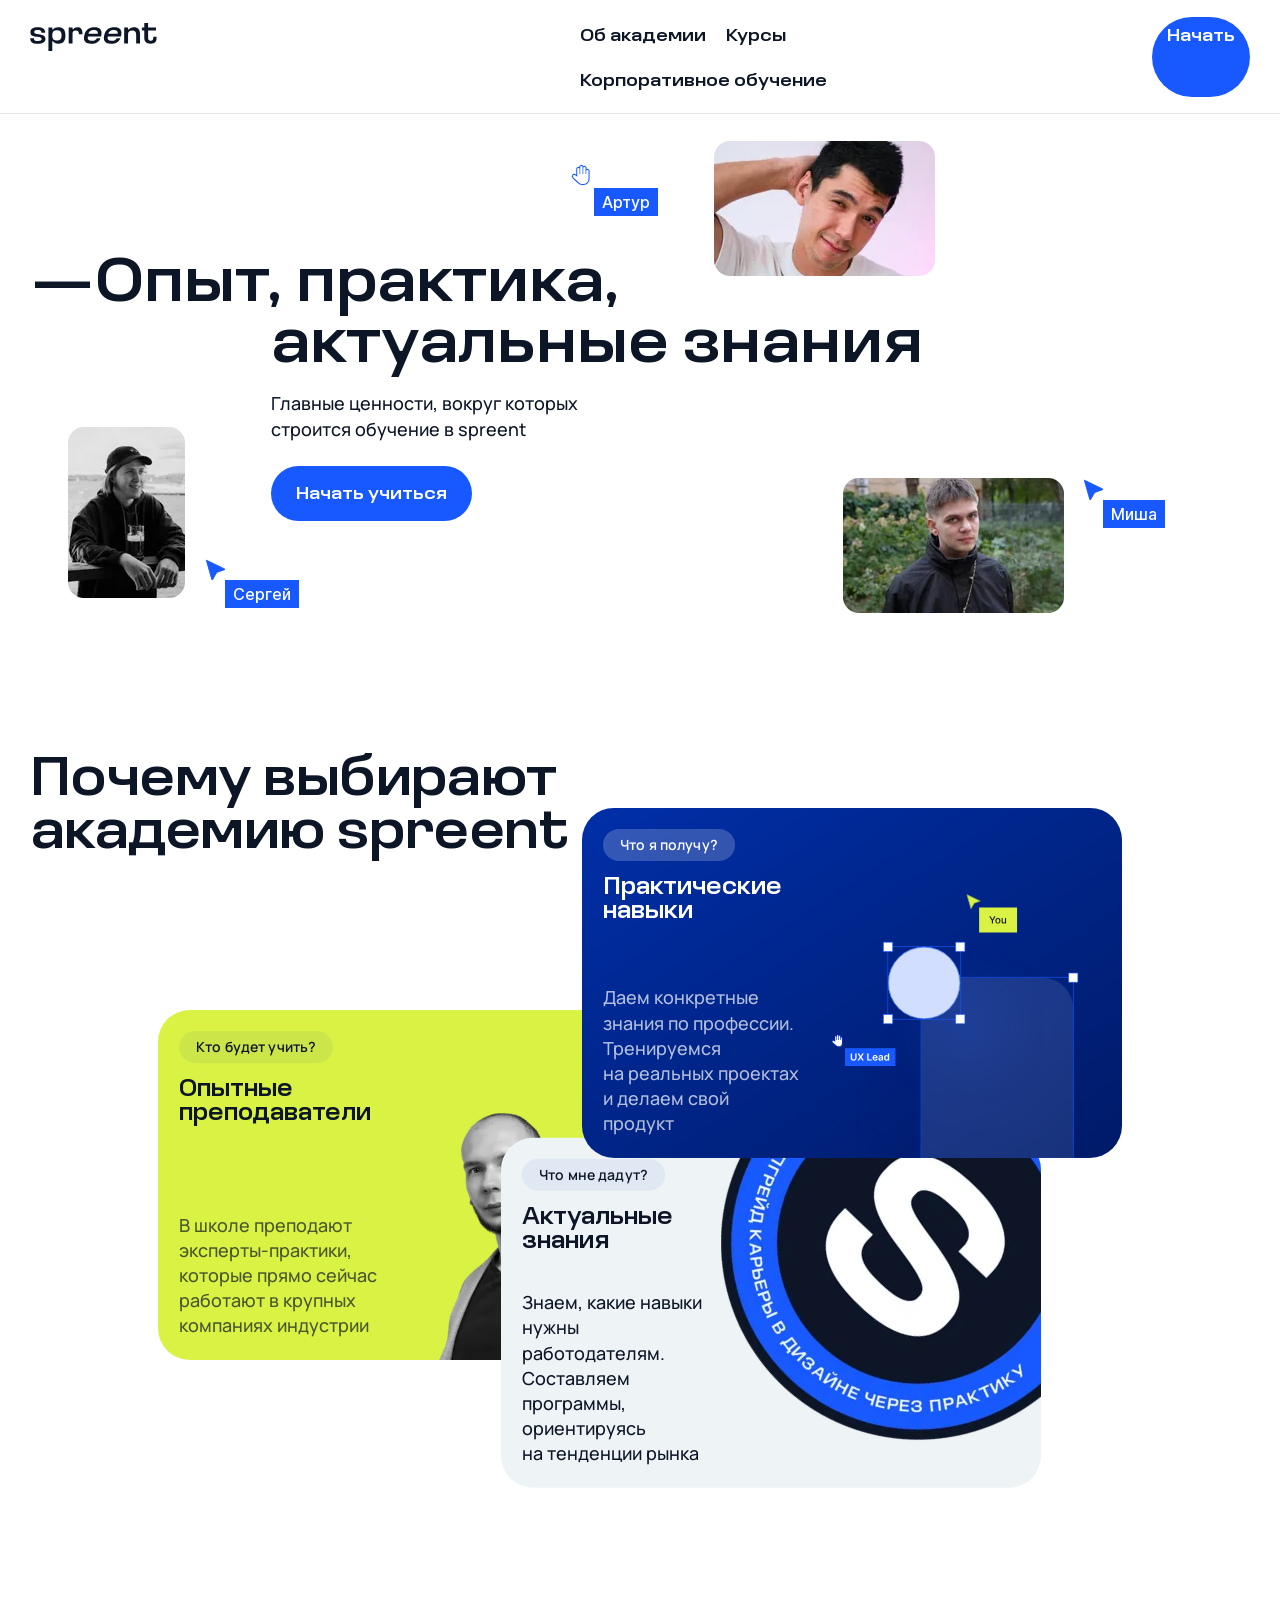
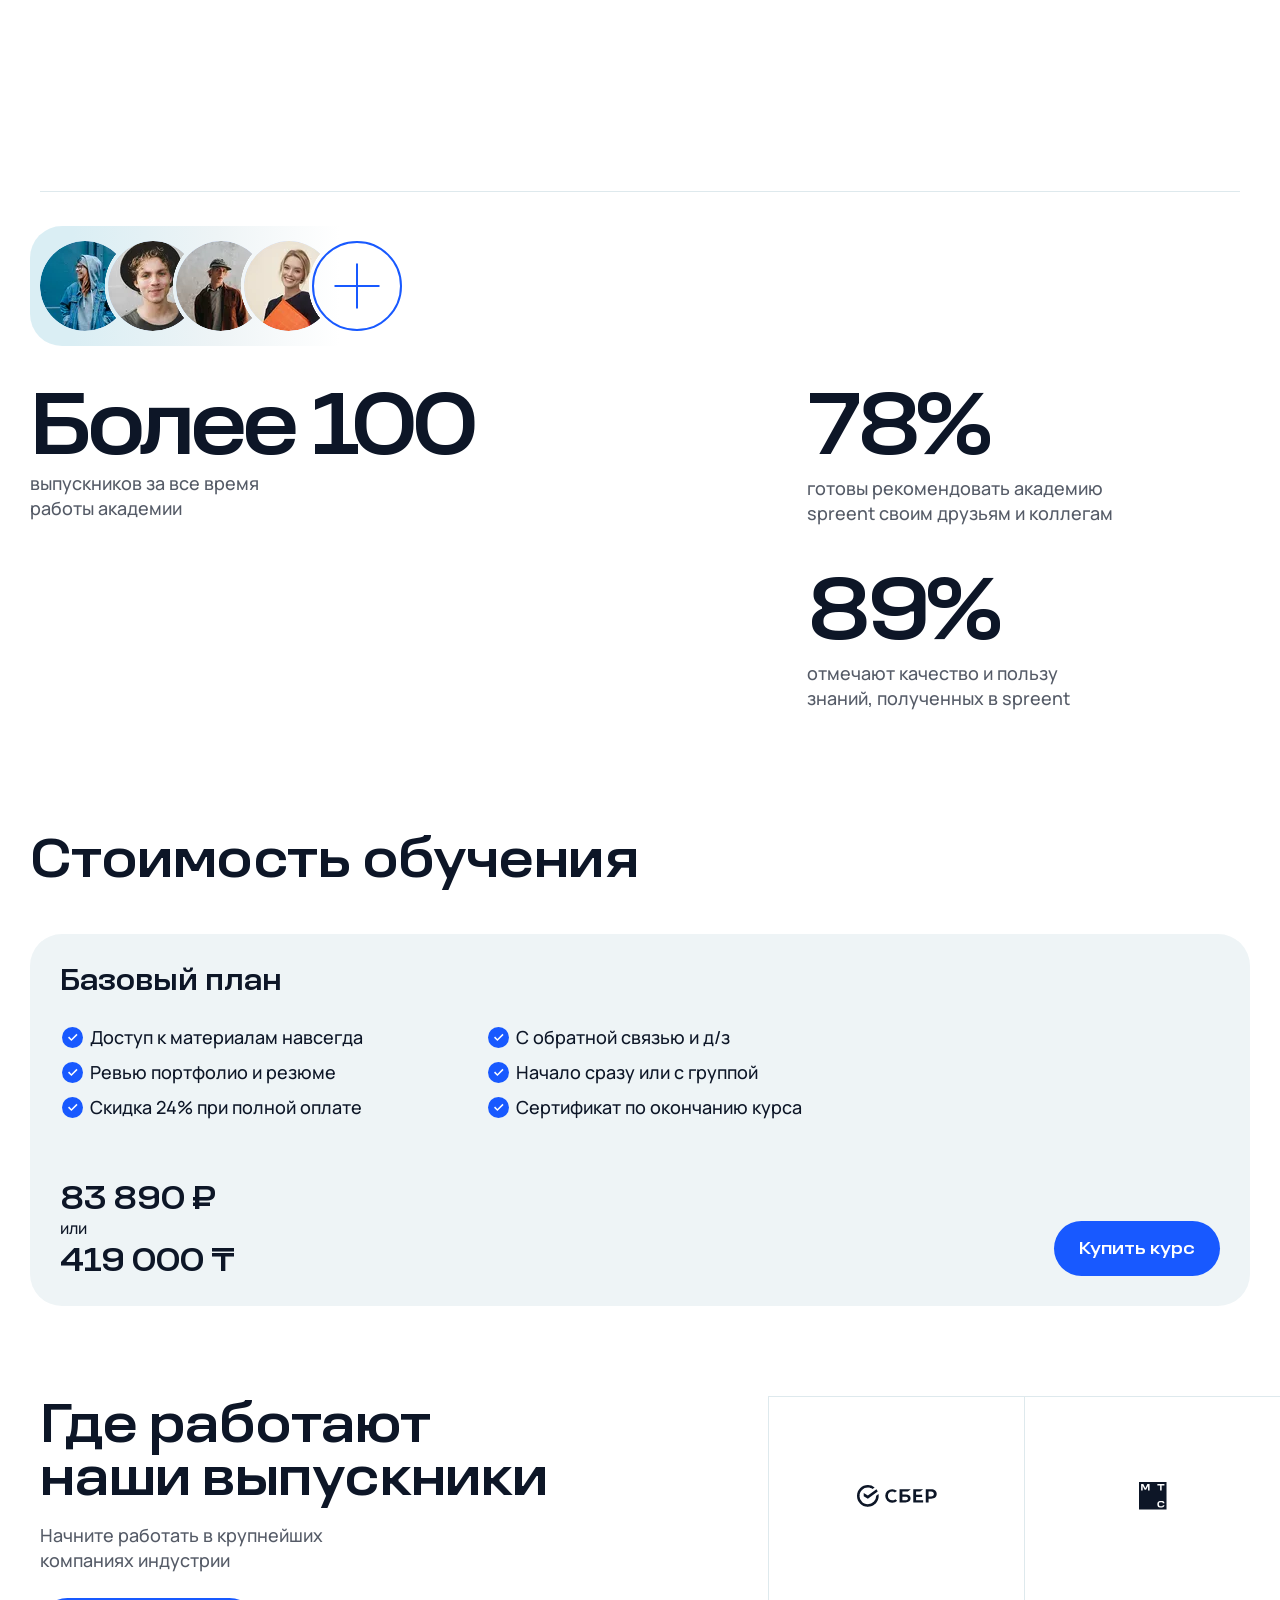
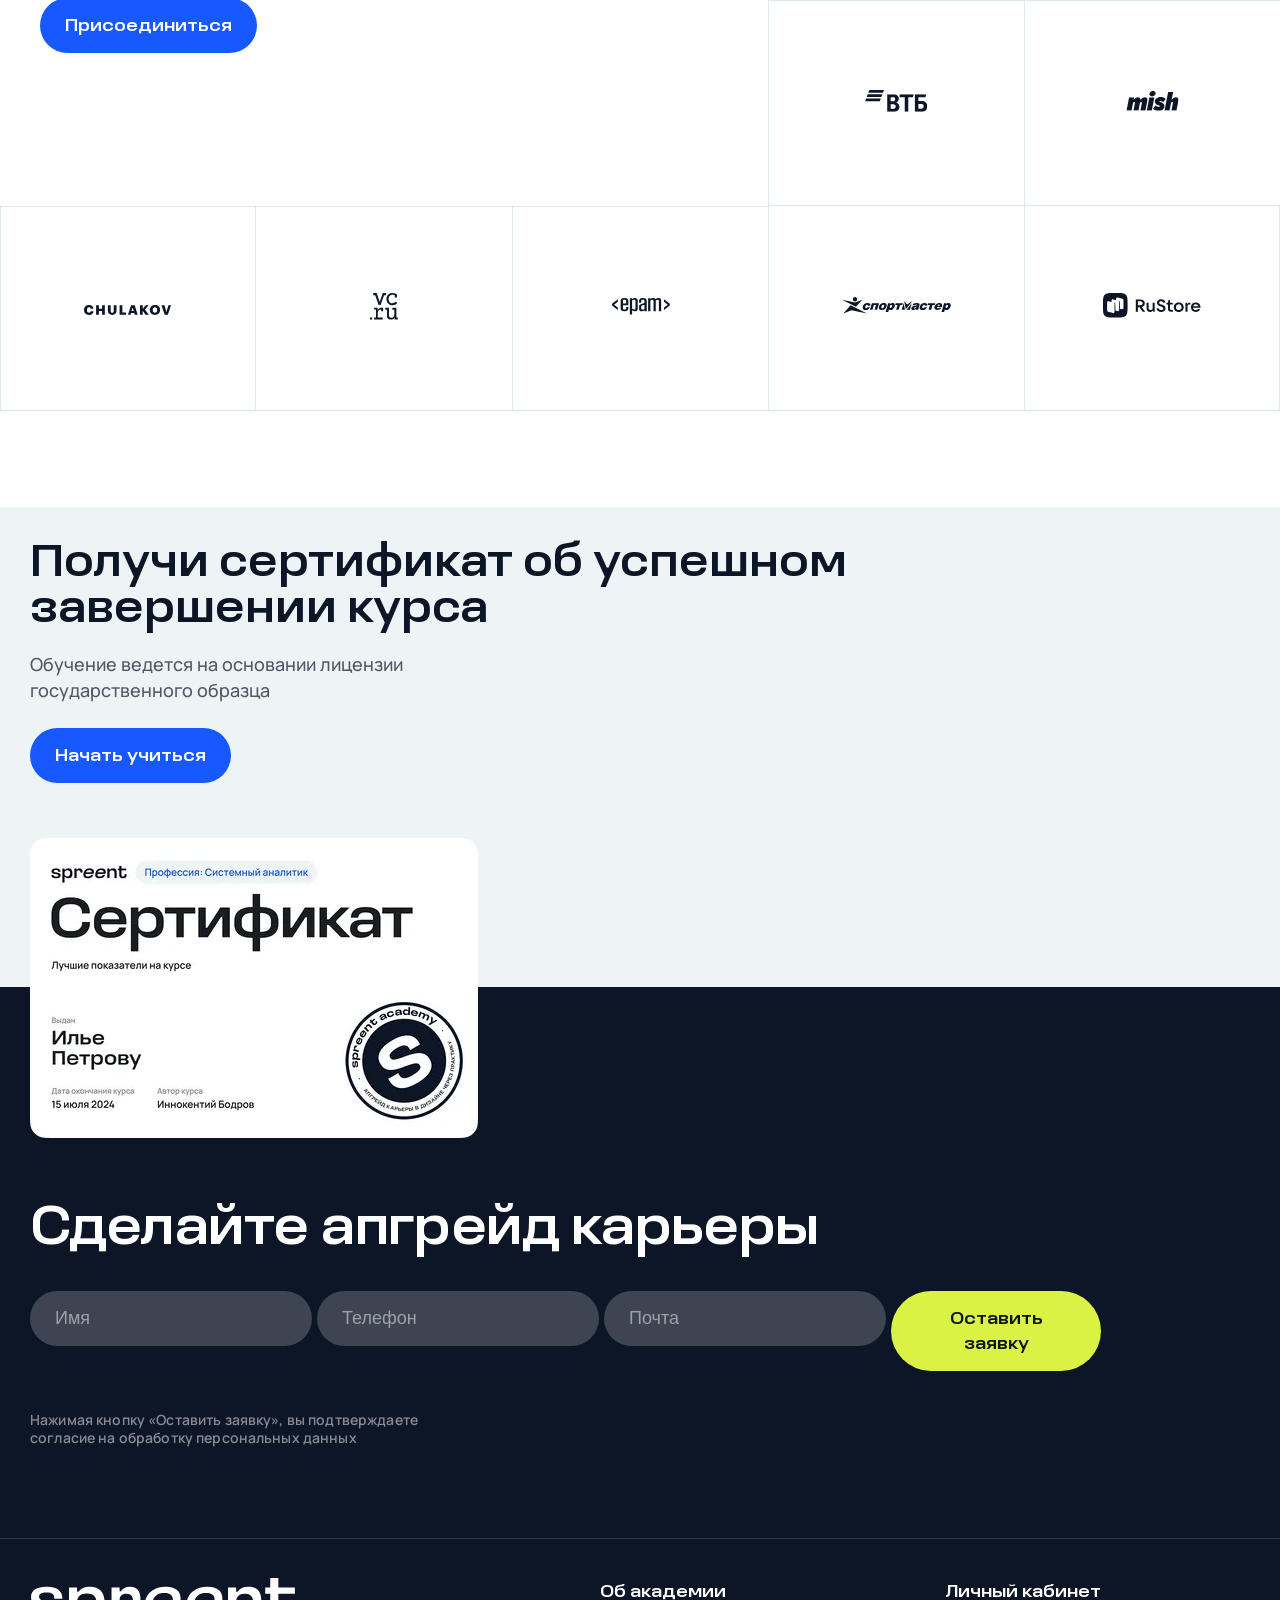
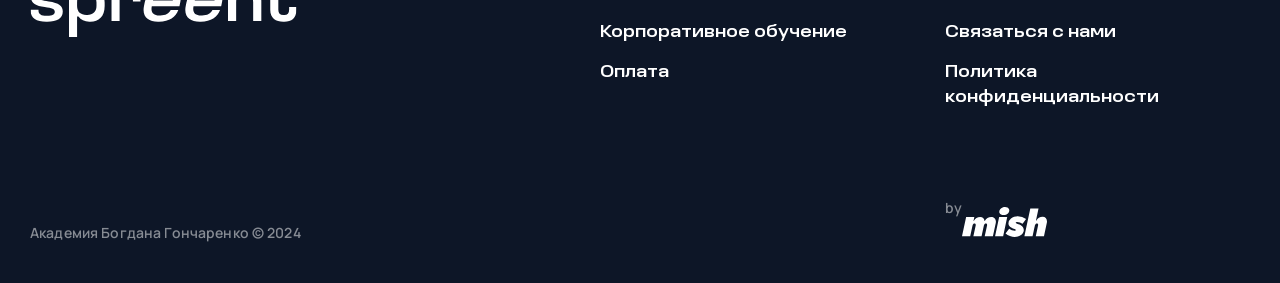
==== commit 815e3d82: "Deploying to gh-pages from @ savoyskiy/olympics-4@7f3ae53b476666d9b67acdf6e4b0f10a2e7dede8 🚀" ====
--- a/index.html
+++ b/index.html
@@ -1 +1,62 @@
-<!DOCTYPE html><html class="page" lang="ru"><head><meta charset="UTF-8"><title>Spreent Academy</title><meta name="viewport" content="width=device-width,initial-scale=1"><link rel="preload" href="fonts/Inter-Medium.woff2" type="font/woff2" as="font" crossorigin="anonymous"><link rel="preload" href="fonts/Inter-SemiBold.woff2" type="font/woff2" as="font" crossorigin="anonymous"><link rel="preload" href="fonts/LoosNormal-Medium.woff2" type="font/woff2" as="font" crossorigin="anonymous"><link rel="preload" href="fonts/LoosWide-Medium.woff2" type="font/woff2" as="font" crossorigin="anonymous"><link rel="preload" href="fonts/Manrope-Medium.woff2" type="font/woff2" as="font" crossorigin="anonymous"><link rel="preload" href="fonts/Manrope-SemiBold.woff2" type="font/woff2" as="font" crossorigin="anonymous"><link rel="stylesheet" href="styles/styles.css"><link rel="icon" href="favicon.ico"><link rel="icon" href="favicons/favicon-32x32.png" type="image/png"></head><body class="page__body"><header class="header"><nav class="header__navigation container"><a class="header__logo-link" href="index.html"><img class="header__logo" src="images/logo-spreent.svg" alt="Логотип Spreent Academy." width="127" height="28"></a><ul class="header__menu main-menu main-menu--hidden"><li class="main-menu__item"><a class="main-menu__link main-menu__link--current" href="about.html">Об академии</a></li><li class="main-menu__item"><a class="main-menu__link" href="courses.html">Курсы</a></li><li class="main-menu__item"><a class="main-menu__link" href="corporations.html">Корпоративное обучение</a></li></ul><a class="header__start" href="#form">Начать</a></nav><button class="header__mobile-menu-button" type="button"><span class="visually-hidden">Открытие и закрытие меню</span></button></header><main class="main"><h1 class="visually-hidden">Spreent Academy - академия дизайна</h1><section class="about container"><h2 class="visually-hidden">О нас</h2><div class="about__picture-top"><div class="about__picture-mark about__picture-mark--one"><div class="about__picture-marker about__picture-marker--hand"></div><p class="about__picture-name">Артур</p></div><picture><source media="(min-width: 1440px)" srcset="images/about/about-artur@1x.webp, images/about/about-artur@2x.webp 2x" type="image/webp" width="329" height="200"><source media="(min-width: 1440px)" srcset="images/about/about-artur@1x.png, images/about/about-artur@2x.png 2x" type="image/png" width="329" height="200"><source srcset="images/about/about-artur-mobile@1x.webp, images/about/about-artur-mobile@2x.webp 2x" type="image/webp" width="221" height="135"><img class="about__picture-one" src="images/about/about-artur-mobile@1x.png" srcset="images/about/about-artur-mobile@2x.png 2x" alt="Фото дизайнера Артура." width="221" height="135"></picture></div><div class="about__text-wrapper"><p class="about__header about__header--one">—Опыт, практика,</p><p class="about__header about__header--two">актуальные знания</p><p class="about__description">Главные ценности, вокруг которых<br>строится обучение в spreent</p><a class="about__link" href="#form">Начать учиться</a></div><div class="about__pictures-bottom"><div class="about__picture-bottom-two"><div class="about__picture-mark about__picture-mark--two"><div class="about__picture-marker about__picture-marker--cursor"></div><p class="about__picture-name">Сергей</p></div><picture><source media="(min-width: 1440px)" srcset="images/about/about-sergey@1x.webp, images/about/about-sergey@2x.webp 2x" type="image/webp" width="175" height="256"><source media="(min-width: 1440px)" srcset="images/about/about-sergey@1x.png, images/about/about-sergey@2x.png 2x" type="image/png" width="175" height="256"><source srcset="images/about/about-sergey-mobile@1x.webp, images/about/about-sergey-mobile@2x.webp 2x" type="image/webp" width="117" height="171"><img class="about__picture-two" src="images/about/about-sergey-mobile@1x.png" srcset="images/about/about-sergey-mobile@2x.png 2x" alt="Фото дизайнера Сергея." width="117" height="171"></picture></div><div class="about__picture-bottom-three"><div class="about__picture-mark about__picture-mark--three"><div class="about__picture-marker about__picture-marker--cursor"></div><p class="about__picture-name">Миша</p></div><picture><source media="(min-width: 1440px)" srcset="images/about/about-misha@1x.webp, images/about/about-misha@2x.webp 2x" type="image/webp" width="329" height="200"><source media="(min-width: 1440px)" srcset="images/about/about-misha@1x.png, images/about/about-misha@2x.png 2x" type="image/png" width="329" height="200"><source srcset="images/about/about-misha-mobile@1x.webp, images/about/about-misha-mobile@2x.webp 2x" type="image/webp" width="221" height="135"><img class="about__picture-three" src="images/about/about-misha-mobile@1x.png" srcset="images/about/about-misha-mobile@2x.png 2x" alt="Фото дизайнера Михаила." width="221" height="135"></picture></div></div></section><section class="advantages container"><h2 class="advantages__header">Почему выбирают<br>академию spreent</h2><ul class="advantages__list"><li class="advantages__item advantages__item--skills"><div class="advantages__text-wrapper"><p class="advantages__question">Что я получу?</p><h3 class="advantages__answer">Практические навыки</h3><p class="advantages__text">Даем конкретные знания по профессии. Тренируемся на реальных проектах<br>и делаем свой продукт</p></div><div class="advantages__image-wrapper"><picture><source media="(min-width: 1440px)" srcset="images/advantages/advantades-skills.svg" type="image/svg+xml" width="403" height="430"><img class="advantages__image" src="images/advantages/advantades-skills-mobile.svg" alt="Геометрические фигуры." width="356" height="380"></picture></div></li><li class="advantages__item advantages__item--teachers"><div class="advantages__text-wrapper"><p class="advantages__question">Кто будет учить?</p><h3 class="advantages__answer">Опытные преподаватели</h3><p class="advantages__text">В школе преподают эксперты-практики, которые прямо сейчас работают в крупных компаниях индустрии</p></div><div class="advantages__image-wrapper"><picture><source media="(min-width: 1440px)" srcset="images/advantages/advantage-teachers@1x.webp, images/advantages/advantage-teachers@2x.webp 2x" type="image/webp" width="441" height="489"><source media="(min-width: 1440px)" srcset="images/advantages/advantage-teachers@1x.png, images/advantages/advantage-teachers@2x.png 2x" type="image/png" width="441" height="489"><source srcset="images/advantages/advantage-teachers-mobile@1x.webp, images/advantages/advantage-teachers-mobile@2x.webp 2x" type="image/webp" width="285" height="390"><img class="advantages__image" src="images/advantages/advantage-teachers-mobile@1x.png" srcset="images/advantages/advantage-teachers-mobile@2x.png 2x" alt="Дизайнер Богдан Гончаренко." width="285" height="390"></picture></div></li><li class="advantages__item advantages__item--knowledge"><div class="advantages__text-wrapper"><p class="advantages__question">Что мне дадут?</p><h3 class="advantages__answer">Актуальные знания</h3><p class="advantages__text">Знаем, какие навыки нужны работодателям. Составляем программы, ориентируясь на тенденции рынка</p></div><div class="advantages__image-wrapper"><picture><source media="(min-width: 1440px)" srcset="images/advantages/spreent-academy@1x.webp, images/advantages/spreent-academy@2x.webp 2x" type="image/webp" width="562" height="562"><source media="(min-width: 1440px)" srcset="images/advantages/spreent-academy@1x.png, images/advantages/spreent-academy@2x.png 2x" type="image/png" width="562" height="562"><source srcset="images/advantages/spreent-academy-mobile@1x.webp, images/advantages/spreent-academy-mobile@2x.webp 2x" type="image/webp" width="438" height="438"><img class="advantages__image" src="images/advantages/spreent-academy-mobile@1x.png" srcset="images/advantages/spreent-academy-mobile@2x.png 2x" alt="Логотип Spreent Academy." width="438" height="438"></picture></div></li></ul></section><section class="students container"><h2 class="visually-hidden">Наши выпускники</h2><ul class="students__portraits-list"><li class="students__portraits-item"><span class="visually-hidden">Портрет студента.</span></li><li class="students__portraits-item"><span class="visually-hidden">Портрет студента.</span></li><li class="students__portraits-item"><span class="visually-hidden">Портрет студента.</span></li><li class="students__portraits-item"><span class="visually-hidden">Портрет студента.</span></li><li class="students__portraits-item"><a class="students__portraits-link" href="#form"><span class="visually-hidden">Ссылка на форму обратной связи.</span></a></li></ul><ul class="students__statistic-list"><li class="students__statistic-item students__statistic-item--number"><p class="students__statistic-fact students__statistic-fact--number">Более 100</p><p class="students__statistic-text">Выпускников за все время<br>работы академии</p></li><li class="students__statistic-item students__statistic-item--recommendation"><p class="students__statistic-fact students__statistic-fact--percent">78%</p><p class="students__statistic-text">Готовы рекомендовать академию<br>spreent своим друзьям и коллегам</p></li><li class="students__statistic-item students__statistic-item--benefit"><p class="students__statistic-fact students__statistic-fact--percent">89%</p><p class="students__statistic-text">Отмечают качество и пользу знаний, полученных в spreent</p></li></ul></section><section class="price container"><div class="price__header-wrapper"><h2 class="price__header">Стоимость обучения</h2></div><div class="price__wrapper"><h3 class="price__name">Базовый план</h3><ul class="price__content-list"><li class="price__content-item price__content-item--one">Доступ к материалам навсегда</li><li class="price__content-item price__content-item--two">С обратной связью и д/з</li><li class="price__content-item price__content-item--three">Ревью портфолио и резюме</li><li class="price__content-item price__content-item--four">Начало сразу или с группой</li><li class="price__content-item price__content-item--five">Скидка 24% при полной оплате</li><li class="price__content-item price__content-item--six">Сертификат по окончанию курса</li></ul><div class="price__money-wrapper"><p class="price__cost">Стоимость</p><p class="price__roubles"><span class="price__roubles-sale">83 890 ₽</span> <span class="price__roubles-full">110 388 ₽</span></p><p class="price__preposition">или</p><p class="price__tenge"><span class="price__tenge-sale">419 000 ₸</span> <span class="price__tenge-full">552 000 ₸</span></p></div><a class="price__link" href="#form">Купить курс</a></div></section><section class="recruiters container"><div class="recruiters__text-wrapper"><h2 class="recruiters__header">Где работают<br>наши выпускники</h2><p class="recruiters__text">Начните работать в крупнейших<br>компаниях индустрии</p><a class="recruiters__link" href="#form">Присоединиться</a></div><span class="recruiters__block recruiters__block--sber"><picture><source media="(min-width: 1440px)" srcset="images/recruiters/sber.svg" type="image/svg+xml" width="121" height="33"><img class="recruiters__logo" src="images/recruiters/sber.svg" alt="Логотип Сбербанка." width="80" height="22"></picture></span><span class="recruiters__block recruiters__block--mts"><picture><source media="(min-width: 1440px)" srcset="images/recruiters/mts.svg" type="image/svg+xml" width="42" height="42"><img class="recruiters__logo" src="images/recruiters/mts.svg" alt="Логотип МТС." width="28" height="28"></picture></span><span class="recruiters__block recruiters__block--vtb"><picture><source media="(min-width: 1440px)" srcset="images/recruiters/vtb.svg" type="image/svg+xml" width="94" height="34"><img class="recruiters__logo" src="images/recruiters/vtb.svg" alt="Логотип ВТБ." width="63" height="23"></picture></span><span class="recruiters__block recruiters__block--mish"><picture><source media="(min-width: 1440px)" srcset="images/recruiters/mish.svg" type="image/svg+xml" width="85" height="32"><img class="recruiters__logo" src="images/recruiters/mish.svg" alt="Логотип Mish." width="53" height="20"></picture></span><span class="recruiters__block recruiters__block--chulakov"><picture><source media="(min-width: 1440px)" srcset="images/recruiters/chulakov.svg" type="image/svg+xml" width="140" height="16"><img class="recruiters__logo" src="images/recruiters/chulakov.svg" alt="Логотип Chulakov." width="88" height="10"></picture></span><span class="recruiters__block recruiters__block--vcru"><picture><source media="(min-width: 1440px)" srcset="images/recruiters/vcru.svg" type="image/svg+xml" width="48" height="43"><img class="recruiters__logo" src="images/recruiters/vcru.svg" alt="Логотип vc.ru." width="29" height="27"></picture></span><span class="recruiters__block recruiters__block--epam"><picture><source media="(min-width: 1440px)" srcset="images/recruiters/epam.svg" type="image/svg+xml" width="93" height="30"><img class="recruiters__logo" src="images/recruiters/epam.svg" alt="Логотип epam." width="58" height="18"></picture></span><span class="recruiters__block recruiters__block--sportmaster"><picture><source media="(min-width: 1440px)" srcset="images/recruiters/sportmaster.svg" type="image/svg+xml" width="180" height="27"><img class="recruiters__logo" src="images/recruiters/sportmaster.svg" alt="Логотип Спортмастер." width="112" height="17"></picture></span><span class="recruiters__block recruiters__block--rustore"><picture><source media="(min-width: 1440px)" srcset="images/recruiters/rustore.svg" type="image/svg+xml" width="159" height="40"><img class="recruiters__logo" src="images/recruiters/rustore.svg" alt="Логотип RuStore." width="100" height="25"></picture></span></section></main><footer class="footer"><section class="footer__sertificate sertificate"><h2 class="visually-hidden">Сертификат о завершении курса</h2><div class="sertificate__container container"><div class="sertificate__wrapper"><div class="sertificate__description"><div class="sertificate__header-wrapper"><h3 class="sertificate__header">Получи сертификат об успешном завершении курса</h3></div><p class="sertificate__text">Обучение ведется на основании лицензии государственного образца</p><div class="sertificate__link-wrapper"><a class="sertificate__link" href="#form">Начать учиться</a></div></div><picture><source media="(min-width: 1440px)" srcset="images/sertificate@1x.webp, images/sertificate@2x.webp 2x" type="image/webp" width="660" height="440"><source srcset="images/sertificate-mobile@1x.webp, images/sertificate-mobile@2x.webp 2x" type="image/webp" width="448" height="300"><source media="(min-width: 1440px)" srcset="images/sertificate@1x.png, images/sertificate@2x.png 2x" type="image/png" width="660" height="440"><img class="sertificate__image" src="images/sertificate-mobile@1x.png" srcset="images/sertificate-mobile@2x.png 2x" alt="Изображение сертификата о завершении курса." width="448" height="300"></picture></div></div></section><section class="footer__form form" id="form"><h2 class="visually-hidden">Форма обратной связи</h2><div class="form__container container"><h3 class="form__header">Сделайте апгрейд карьеры</h3><form class="form__body" action="https://echo.htmlacademy.ru" method="POST"><ul class="form__list"><li class="form__item"><label class="form__label form__label--name" for="name"><input class="form__input" type="text" autocomplete="name" id="name" name="name" placeholder="Имя" required data-pristine-required-message="Обязательное поле"></label></li><li class="form__item"><label class="form__label form__label--tel" for="phone"><input class="form__input form__input--tel" type="tel" autocomplete="tel" id="phone" name="phone" placeholder="Телефон" required data-pristine-required-message="Обязательное поле"></label></li><li class="form__item"><label class="form__label form__label--email" for="email"><input class="form__input form__input--email" type="text" autocomplete="email" id="email" name="email" placeholder="Почта" required data-pristine-required-message="Формат email: имя@сервер.домен"></label></li></ul><button class="form__submit" type="submit">Оставить заявку</button></form><p class="form__disclaimer">Нажимая кнопку «Оставить заявку», вы подтверждаете согласие на обработку персональных данных</p></div></section><div class="footer__bottom"><div class="footer__bottom-container container"><a class="footer__logo-link" href="index.html"><img class="footer__logo" src="images/logo-spreent-white.svg" alt="Логотип Spreent Academy." width="267" height="59"></a><ul class="footer__menu-list footer__site-menu"><li class="footer__menu-item"><a class="footer__menu-link" href="about.html">Об академии</a></li><li class="footer__menu-item"><a class="footer__menu-link" href="corporations.html">Корпоративное обучение</a></li><li class="footer__menu-item"><a class="footer__menu-link" href="payment.html">Оплата</a></li></ul><ul class="footer__menu-list footer__user-menu"><li class="footer__menu-item"><a class="footer__menu-link" href="account.html">Личный кабинет</a></li><li class="footer__menu-item"><a class="footer__menu-link" href="feedback.html">Связаться с нами</a></li><li class="footer__menu-item"><a class="footer__menu-link" href="privacy.html">Политика конфиденциальности</a></li></ul><p class="footer__signature">Академия Богдана Гончаренко © 2024</p><a class="footer__signature-link signature-link" href="https://mish.design"><span class="signature-link__preposition">by</span> <img class="signature-link__logo" src="images/mish-logo.svg" alt="Логотип Mish Product Lab." width="85" height="30"></a></div></div></footer><dialog class="modal"><div class="modal__content"><p class="modal__text">Ваша заявка принята, скоро свяжемся с Вами!</p><button class="modal__button" type="button">Ок</button></div></dialog><script src="scripts/index.js" type="module"></script><script src="vendor/pristine/pristine.min.js"></script></body></html>+<!DOCTYPE html><html class="page" lang="ru"><head><meta charset="UTF-8"><title>Spreent Academy</title><meta name="viewport" content="width=device-width,initial-scale=1"><link rel="preload" href="fonts/Inter-Medium.woff2" type="font/woff2" as="font" crossorigin="anonymous"><link rel="preload" href="fonts/Inter-SemiBold.woff2" type="font/woff2" as="font" crossorigin="anonymous"><link rel="preload" href="fonts/LoosNormal-Medium.woff2" type="font/woff2" as="font" crossorigin="anonymous"><link rel="preload" href="fonts/LoosWide-Medium.woff2" type="font/woff2" as="font" crossorigin="anonymous"><link rel="preload" href="fonts/Manrope-Medium.woff2" type="font/woff2" as="font" crossorigin="anonymous"><link rel="preload" href="fonts/Manrope-SemiBold.woff2" type="font/woff2" as="font" crossorigin="anonymous"><link rel="stylesheet" href="styles/styles.css"><link rel="icon" href="favicon.ico"><link rel="icon" href="favicons/favicon-32x32.png" type="image/png"></head><body class="page__body"><header class="header"><nav class="header__navigation container"><a class="header__logo-link" href="index.html"><img class="header__logo" src="images/logo-spreent.svg" alt="Логотип Spreent Academy." width="127" height="28"></a><ul class="header__menu main-menu main-menu--hidden"><li class="main-menu__item"><a class="main-menu__link main-menu__link--current" href="about.html">Об академии</a></li><li class="main-menu__item"><a class="main-menu__link" href="courses.html">Курсы</a></li><li class="main-menu__item"><a class="main-menu__link" href="corporations.html">Корпоративное обучение</a></li></ul><a class="header__start" href="#form">Начать</a></nav><button class="header__mobile-menu-button" type="button"><span class="visually-hidden">Открытие и закрытие меню</span></button></header><main class="main"><h1 class="visually-hidden">Spreent Academy - академия дизайна</h1><section class="about container"><h2 class="visually-hidden">О нас</h2><div class="about__picture-top"><div class="about__picture-mark about__picture-mark--one"><div class="about__picture-marker about__picture-marker--hand"></div><p class="about__picture-name">Артур</p></div><picture><source media="(min-width: 1440px)" srcset="images/about/about-artur@1x.webp, images/about/about-artur@2x.webp 2x" type="image/webp" width="329" height="200"><source media="(min-width: 1440px)" srcset="images/about/about-artur@1x.png, images/about/about-artur@2x.png 2x" type="image/png" width="329" height="200"><source srcset="images/about/about-artur-mobile@1x.webp, images/about/about-artur-mobile@2x.webp 2x" type="image/webp" width="221" height="135"><img class="about__picture-one" src="images/about/about-artur-mobile@1x.png" srcset="images/about/about-artur-mobile@2x.png 2x" alt="Фото дизайнера Артура." width="221" height="135"></picture></div><div class="about__text-wrapper"><p class="about__header about__header--one">—Опыт, практика,</p><p class="about__header about__header--two">актуальные знания</p><p class="about__description">Главные ценности, вокруг которых<br>строится обучение в spreent</p><a class="about__link" href="#form">Начать учиться</a></div><div class="about__pictures-bottom"><div class="about__picture-bottom-two"><div class="about__picture-mark about__picture-mark--two"><div class="about__picture-marker about__picture-marker--cursor"></div><p class="about__picture-name">Сергей</p></div><picture><source media="(min-width: 1440px)" srcset="images/about/about-sergey@1x.webp, images/about/about-sergey@2x.webp 2x" type="image/webp" width="175" height="256"><source media="(min-width: 1440px)" srcset="images/about/about-sergey@1x.png, images/about/about-sergey@2x.png 2x" type="image/png" width="175" height="256"><source srcset="images/about/about-sergey-mobile@1x.webp, images/about/about-sergey-mobile@2x.webp 2x" type="image/webp" width="117" height="171"><img class="about__picture-two" src="images/about/about-sergey-mobile@1x.png" srcset="images/about/about-sergey-mobile@2x.png 2x" alt="Фото дизайнера Сергея." width="117" height="171"></picture></div><div class="about__picture-bottom-three"><div class="about__picture-mark about__picture-mark--three"><div class="about__picture-marker about__picture-marker--cursor"></div><p class="about__picture-name">Миша</p></div><picture><source media="(min-width: 1440px)" srcset="images/about/about-misha@1x.webp, images/about/about-misha@2x.webp 2x" type="image/webp" width="329" height="200"><source media="(min-width: 1440px)" srcset="images/about/about-misha@1x.png, images/about/about-misha@2x.png 2x" type="image/png" width="329" height="200"><source srcset="images/about/about-misha-mobile@1x.webp, images/about/about-misha-mobile@2x.webp 2x" type="image/webp" width="221" height="135"><img class="about__picture-three" src="images/about/about-misha-mobile@1x.png" srcset="images/about/about-misha-mobile@2x.png 2x" alt="Фото дизайнера Михаила." width="221" height="135"></picture></div></div></section><section class="advantages container"><h2 class="advantages__header">Почему выбирают<br>академию spreent</h2><ul class="advantages__list"><li class="advantages__item advantages__item--skills"><div class="advantages__text-wrapper"><p class="advantages__question">Что я получу?</p><h3 class="advantages__answer">Практические навыки</h3><p class="advantages__text">Даем конкретные знания по профессии. Тренируемся на реальных проектах<br>и делаем свой продукт</p></div><div class="advantages__image-wrapper"><picture><source media="(min-width: 1440px)" srcset="images/advantages/advantades-skills.svg" type="image/svg+xml" width="403" height="430"><img class="advantages__image" src="images/advantages/advantades-skills-mobile.svg" alt="Геометрические фигуры." width="356" height="380"></picture></div></li><li class="advantages__item advantages__item--teachers"><div class="advantages__text-wrapper"><p class="advantages__question">Кто будет учить?</p><h3 class="advantages__answer">Опытные преподаватели</h3><p class="advantages__text">В школе преподают эксперты-практики, которые прямо сейчас работают в крупных компаниях индустрии</p></div><div class="advantages__image-wrapper"><picture><source media="(min-width: 1440px)" srcset="images/advantages/advantage-teachers@1x.webp, images/advantages/advantage-teachers@2x.webp 2x" type="image/webp" width="441" height="489"><source media="(min-width: 1440px)" srcset="images/advantages/advantage-teachers@1x.png, images/advantages/advantage-teachers@2x.png 2x" type="image/png" width="441" height="489"><source srcset="images/advantages/advantage-teachers-mobile@1x.webp, images/advantages/advantage-teachers-mobile@2x.webp 2x" type="image/webp" width="285" height="390"><img class="advantages__image" src="images/advantages/advantage-teachers-mobile@1x.png" srcset="images/advantages/advantage-teachers-mobile@2x.png 2x" alt="Дизайнер Богдан Гончаренко." width="285" height="390"></picture></div></li><li class="advantages__item advantages__item--knowledge"><div class="advantages__text-wrapper"><p class="advantages__question">Что мне дадут?</p><h3 class="advantages__answer">Актуальные знания</h3><p class="advantages__text">Знаем, какие навыки нужны работодателям. Составляем программы, ориентируясь на тенденции рынка</p></div><div class="advantages__image-wrapper"><picture><source media="(min-width: 1440px)" srcset="images/advantages/spreent-academy@1x.webp, images/advantages/spreent-academy@2x.webp 2x" type="image/webp" width="562" height="562"><source media="(min-width: 1440px)" srcset="images/advantages/spreent-academy@1x.png, images/advantages/spreent-academy@2x.png 2x" type="image/png" width="562" height="562"><source srcset="images/advantages/spreent-academy-mobile@1x.webp, images/advantages/spreent-academy-mobile@2x.webp 2x" type="image/webp" width="438" height="438"><img class="advantages__image" src="images/advantages/spreent-academy-mobile@1x.png" srcset="images/advantages/spreent-academy-mobile@2x.png 2x" alt="Логотип Spreent Academy." width="438" height="438"></picture></div></li></ul></section><section class="students container"><h2 class="visually-hidden">Наши выпускники</h2><ul class="students__portraits-list"><li class="students__portraits-item"><span class="visually-hidden">Портрет студента.</span></li><li class="students__portraits-item"><span class="visually-hidden">Портрет студента.</span></li><li class="students__portraits-item"><span class="visually-hidden">Портрет студента.</span></li><li class="students__portraits-item"><span class="visually-hidden">Портрет студента.</span></li><li class="students__portraits-item"><a class="students__portraits-link" href="#form"><span class="visually-hidden">Ссылка на форму обратной связи.</span></a></li></ul><ul class="students__statistic-list"><li class="students__statistic-item students__statistic-item--number"><p class="students__statistic-fact students__statistic-fact--number">Более 100</p><p class="students__statistic-text">Выпускников за все время<br>работы академии</p></li><li class="students__statistic-item students__statistic-item--recommendation"><p class="students__statistic-fact students__statistic-fact--percent">78%</p><p class="students__statistic-text">Готовы рекомендовать академию<br>spreent своим друзьям и коллегам</p></li><li class="students__statistic-item students__statistic-item--benefit"><p class="students__statistic-fact students__statistic-fact--percent">89%</p><p class="students__statistic-text">Отмечают качество и пользу знаний, полученных в spreent</p></li></ul></section><section class="price container"><div class="price__header-wrapper"><h2 class="price__header">Стоимость обучения</h2></div><div class="price__wrapper"><h3 class="price__name">Базовый план</h3><ul class="price__content-list"><li class="price__content-item price__content-item--one">Доступ к материалам навсегда</li><li class="price__content-item price__content-item--two">С обратной связью и д/з</li><li class="price__content-item price__content-item--three">Ревью портфолио и резюме</li><li class="price__content-item price__content-item--four">Начало сразу или с группой</li><li class="price__content-item price__content-item--five">Скидка 24% при полной оплате</li><li class="price__content-item price__content-item--six">Сертификат по окончанию курса</li></ul><div class="price__money-wrapper"><p class="price__cost">Стоимость</p><p class="price__roubles"><span class="price__roubles-sale">83 890 ₽</span> <span class="price__roubles-full">110 388 ₽</span></p><p class="price__preposition">или</p><p class="price__tenge"><span class="price__tenge-sale">419 000 ₸</span> <span class="price__tenge-full">552 000 ₸</span></p></div><a class="price__link" href="#form">Купить курс</a></div></section><section class="recruiters container"><div class="recruiters__text-wrapper"><h2 class="recruiters__header">Где работают<br>наши выпускники</h2><p class="recruiters__text">Начните работать в крупнейших<br>компаниях индустрии</p><a class="recruiters__link" href="#form">Присоединиться</a></div><ul class="recruiters__list"><li class="recruiters__block recruiters__block--sber"><picture><source media="(min-width: 1440px)" srcset="images/recruiters/sber.svg" type="image/svg+xml" width="121" height="33"><img class="recruiters__logo" src="images/recruiters/sber.svg" alt="Логотип Сбербанка." width="80" height="22"></picture></li><li class="recruiters__block recruiters__block--mts"><picture><source media="(min-width: 1440px)" srcset="images/recruiters/mts.svg" type="image/svg+xml" width="42" height="42"><img class="recruiters__logo" src="images/recruiters/mts.svg" alt="Логотип МТС." width="28" height="28"></picture></li><li class="recruiters__block recruiters__block--vtb"><picture><source media="(min-width: 1440px)" srcset="images/recruiters/vtb.svg" type="image/svg+xml" width="94" height="34"><img class="recruiters__logo" src="images/recruiters/vtb.svg" alt="Логотип ВТБ." width="63" height="23"></picture></li><li class="recruiters__block recruiters__block--mish"><picture><source media="(min-width: 1440px)" srcset="images/recruiters/mish.svg" type="image/svg+xml" width="85" height="32"><img class="recruiters__logo" src="images/recruiters/mish.svg" alt="Логотип Mish." width="53" height="20"></picture></li><li class="recruiters__block recruiters__block--chulakov"><picture><source media="(min-width: 1440px)" srcset="images/recruiters/chulakov.svg" type="image/svg+xml" width="140" height="16"><img class="recruiters__logo" src="images/recruiters/chulakov.svg" alt="Логотип Chulakov." width="88" height="10"></picture></li><li class="recruiters__block recruiters__block--vcru"><picture><source media="(min-width: 1440px)" srcset="images/recruiters/vcru.svg" type="image/svg+xml" width="48" height="43"><img class="recruiters__logo" src="images/recruiters/vcru.svg" alt="Логотип vc.ru." width="29" height="27"></picture></li><li class="recruiters__block recruiters__block--epam"><picture><source media="(min-width: 1440px)" srcset="images/recruiters/epam.svg" type="image/svg+xml" width="93" height="30"><img class="recruiters__logo" src="images/recruiters/epam.svg" alt="Логотип epam." width="58" height="18"></picture></li><li class="recruiters__block recruiters__block--sportmaster"><picture><source media="(min-width: 1440px)" srcset="images/recruiters/sportmaster.svg" type="image/svg+xml" width="180" height="27"><img class="recruiters__logo" src="images/recruiters/sportmaster.svg" alt="Логотип Спортмастер." width="112" height="17"></picture></li><li class="recruiters__block recruiters__block--rustore"><picture><source media="(min-width: 1440px)" srcset="images/recruiters/rustore.svg" type="image/svg+xml" width="159" height="40"><img class="recruiters__logo" src="images/recruiters/rustore.svg" alt="Логотип RuStore." width="100" height="25"></picture></li></ul><!-- <span class="recruiters__block recruiters__block--sber">
+        <picture>
+          <source media="(min-width: 1440px)" srcset="images/recruiters/sber.svg" type="image/svg+xml" width="121" height="33">
+          <img class="recruiters__logo" src="images/recruiters/sber.svg" alt="Логотип Сбербанка." width="80" height="22">
+        </picture>
+      </span>
+
+      <span class="recruiters__block recruiters__block--mts">
+        <picture>
+          <source media="(min-width: 1440px)" srcset="images/recruiters/mts.svg" type="image/svg+xml" width="42" height="42">
+          <img class="recruiters__logo" src="images/recruiters/mts.svg" alt="Логотип МТС." width="28" height="28">
+        </picture>
+      </span>
+
+      <span class="recruiters__block recruiters__block--vtb">
+        <picture>
+          <source media="(min-width: 1440px)" srcset="images/recruiters/vtb.svg" type="image/svg+xml" width="94" height="34">
+          <img class="recruiters__logo" src="images/recruiters/vtb.svg" alt="Логотип ВТБ." width="63" height="23">
+        </picture>
+      </span>
+
+      <span class="recruiters__block recruiters__block--mish">
+        <picture>
+          <source media="(min-width: 1440px)" srcset="images/recruiters/mish.svg" type="image/svg+xml" width="85" height="32">
+          <img class="recruiters__logo" src="images/recruiters/mish.svg" alt="Логотип Mish." width="53" height="20">
+        </picture>
+      </span>
+
+      <span class="recruiters__block recruiters__block--chulakov">
+        <picture>
+          <source media="(min-width: 1440px)" srcset="images/recruiters/chulakov.svg" type="image/svg+xml" width="140" height="16">
+          <img class="recruiters__logo" src="images/recruiters/chulakov.svg" alt="Логотип Chulakov." width="88" height="10">
+        </picture>
+      </span>
+
+      <span class="recruiters__block recruiters__block--vcru">
+        <picture>
+          <source media="(min-width: 1440px)" srcset="images/recruiters/vcru.svg" type="image/svg+xml" width="48" height="43">
+          <img class="recruiters__logo" src="images/recruiters/vcru.svg" alt="Логотип vc.ru." width="29" height="27">
+        </picture>
+      </span>
+
+      <span class="recruiters__block recruiters__block--epam">
+        <picture>
+          <source media="(min-width: 1440px)" srcset="images/recruiters/epam.svg" type="image/svg+xml" width="93" height="30">
+          <img class="recruiters__logo" src="images/recruiters/epam.svg" alt="Логотип epam." width="58" height="18">
+        </picture>
+      </span>
+
+      <span class="recruiters__block recruiters__block--sportmaster">
+        <picture>
+          <source media="(min-width: 1440px)" srcset="images/recruiters/sportmaster.svg" type="image/svg+xml" width="180" height="27">
+          <img class="recruiters__logo" src="images/recruiters/sportmaster.svg" alt="Логотип Спортмастер." width="112" height="17">
+        </picture>
+      </span>
+
+      <span class="recruiters__block recruiters__block--rustore">
+        <picture>
+          <source media="(min-width: 1440px)" srcset="images/recruiters/rustore.svg" type="image/svg+xml" width="159" height="40">
+          <img class="recruiters__logo" src="images/recruiters/rustore.svg" alt="Логотип RuStore." width="100" height="25">
+        </picture>
+      </span> --></section></main><footer class="footer"><section class="footer__sertificate sertificate"><h2 class="visually-hidden">Сертификат о завершении курса</h2><div class="sertificate__container container"><div class="sertificate__wrapper"><div class="sertificate__description"><div class="sertificate__header-wrapper"><h3 class="sertificate__header">Получи сертификат об успешном завершении курса</h3></div><p class="sertificate__text">Обучение ведется на основании лицензии государственного образца</p><div class="sertificate__link-wrapper"><a class="sertificate__link" href="#form">Начать учиться</a></div></div><picture><source media="(min-width: 1440px)" srcset="images/sertificate@1x.webp, images/sertificate@2x.webp 2x" type="image/webp" width="660" height="440"><source srcset="images/sertificate-mobile@1x.webp, images/sertificate-mobile@2x.webp 2x" type="image/webp" width="448" height="300"><source media="(min-width: 1440px)" srcset="images/sertificate@1x.png, images/sertificate@2x.png 2x" type="image/png" width="660" height="440"><img class="sertificate__image" src="images/sertificate-mobile@1x.png" srcset="images/sertificate-mobile@2x.png 2x" alt="Изображение сертификата о завершении курса." width="448" height="300"></picture></div></div></section><section class="footer__form form" id="form"><h2 class="visually-hidden">Форма обратной связи</h2><div class="form__container container"><h3 class="form__header">Сделайте апгрейд карьеры</h3><form class="form__body" action="https://echo.htmlacademy.ru" method="POST"><ul class="form__list"><li class="form__item"><label class="form__label form__label--name" for="name"><input class="form__input" type="text" autocomplete="name" id="name" name="name" placeholder="Имя" required data-pristine-required-message="Обязательное поле"></label></li><li class="form__item"><label class="form__label form__label--tel" for="phone"><input class="form__input form__input--tel" type="tel" autocomplete="tel" id="phone" name="phone" placeholder="Телефон" required data-pristine-required-message="Обязательное поле"></label></li><li class="form__item"><label class="form__label form__label--email" for="email"><input class="form__input form__input--email" type="text" autocomplete="email" id="email" name="email" placeholder="Почта" required data-pristine-required-message="Формат email: имя@сервер.домен"></label></li></ul><button class="form__submit" type="submit">Оставить заявку</button></form><p class="form__disclaimer">Нажимая кнопку «Оставить заявку», вы подтверждаете согласие на обработку персональных данных</p></div></section><div class="footer__bottom"><div class="footer__bottom-container container"><a class="footer__logo-link" href="index.html"><img class="footer__logo" src="images/logo-spreent-white.svg" alt="Логотип Spreent Academy." width="267" height="59"></a><ul class="footer__menu-list footer__site-menu"><li class="footer__menu-item"><a class="footer__menu-link" href="about.html">Об академии</a></li><li class="footer__menu-item"><a class="footer__menu-link" href="corporations.html">Корпоративное обучение</a></li><li class="footer__menu-item"><a class="footer__menu-link" href="payment.html">Оплата</a></li></ul><ul class="footer__menu-list footer__user-menu"><li class="footer__menu-item"><a class="footer__menu-link" href="account.html">Личный кабинет</a></li><li class="footer__menu-item"><a class="footer__menu-link" href="feedback.html">Связаться с нами</a></li><li class="footer__menu-item"><a class="footer__menu-link" href="privacy.html">Политика конфиденциальности</a></li></ul><p class="footer__signature">Академия Богдана Гончаренко © 2024</p><a class="footer__signature-link signature-link" href="https://mish.design"><span class="signature-link__preposition">by</span> <img class="signature-link__logo" src="images/mish-logo.svg" alt="Логотип Mish Product Lab." width="85" height="30"></a></div></div></footer><dialog class="modal"><div class="modal__content"><p class="modal__text">Ваша заявка принята, скоро свяжемся с Вами!</p><button class="modal__button" type="button">Ок</button></div></dialog><script src="scripts/index.js" type="module"></script><script src="vendor/pristine/pristine.min.js"></script></body></html>
--- a/styles/styles.css
+++ b/styles/styles.css
@@ -1 +1 @@
-@font-face{font-family:Loos;font-weight:500;font-style:normal;font-display:swap;src:url(../fonts/LoosNormal-Medium.woff2)format("woff2")}@font-face{font-family:LoosWide;font-weight:500;font-style:normal;font-display:swap;src:url(../fonts/LoosWide-Medium.woff2)format("woff2")}@font-face{font-family:Manrope;font-weight:500;font-style:normal;font-display:swap;src:url(../fonts/Manrope-Medium.woff2)format("woff2")}@font-face{font-family:Manrope;font-weight:600;font-style:normal;font-display:swap;src:url(../fonts/Manrope-SemiBold.woff2)format("woff2")}@font-face{font-family:Inter;font-weight:500;font-style:normal;font-display:swap;src:url(../fonts/Inter-Medium.woff2)format("woff2")}@font-face{font-family:Inter;font-weight:600;font-style:normal;font-display:swap;src:url(../fonts/Inter-SemiBold.woff2)format("woff2")}html{padding:0}body{color:#0d1627;overflow-wrap:break-word;flex-direction:column;min-width:480px;height:100vh;margin:0;padding:0;font-family:Manrope,sans-serif;display:flex}.container{box-sizing:border-box}@media (width>=1440px){.container{max-width:1440px;margin:0 auto}}.visually-hidden{white-space:nowrap;clip-path:inset(100%);border:0;width:1px;height:1px;margin:-1px;padding:0;position:absolute;overflow:hidden}.header{z-index:1;border-bottom:1px solid #0d16271a;display:flex}.header__navigation{background-color:#fff;flex-grow:1;padding:17px 20px 16px 15px;display:flex}@media (width>=1024px){.header__navigation{padding:17px 30px 16px}}@media (width>=1440px){.header__navigation{padding:17px 40px 16px}}.header__logo-link{margin:0 auto 0 0;padding:6px 0 0;display:block}.header__logo-link:hover,.header__logo-link:focus-visible{opacity:.7}.header__logo-link:active{opacity:.3}.header__logo{object-fit:contain;max-width:127px;display:block}.header__start{color:#fff;background-color:#1859ff;border-radius:136px;max-width:68px;padding:5px 15px;font-family:LoosWide,sans-serif;font-size:18px;font-weight:500;line-height:140%;text-decoration:none;display:block}@media (width>=1440px){.header__start{text-align:center;align-self:start}}.header__start:hover,.header__start:focus-visible{opacity:.7}.header__start:active{opacity:.3}.header__mobile-menu-button{cursor:pointer;background-color:#fff;border:none;border-left:1px solid #0d16271a;width:68px;height:69px;padding:0;display:block;position:relative}.header__mobile-menu-button:before{content:"";background-color:#0d1627;width:28px;height:2px;position:absolute;top:26px;left:23px}.header__mobile-menu-button:after{content:"";background-color:#0d1627;width:28px;height:2px;position:absolute;top:42px;left:23px}.header__mobile-menu-button--open{border-right:1px solid #0d16271a}.header__mobile-menu-button--open:before{transform-origin:0 0;top:24px;left:25px;transform:rotate(45deg)}.header__mobile-menu-button--open:after{transform-origin:0 100%;top:43px;left:25px;transform:rotate(-45deg)}.header__mobile-menu-button:hover,.header__mobile-menu-button:focus-visible{background-color:#1859ff40}.header__mobile-menu-button:active{opacity:.3}.header__mobile-menu-button:disabled{pointer-events:none;background-color:#949ba4}.header__mobile-menu-button:disabled:before,.header__mobile-menu-button:disabled:after{background-color:#0d16271a}@media (width>=1024px){.header__mobile-menu-button{display:none}}.main-menu{box-sizing:border-box;z-index:1;background-color:#fff;flex-direction:column;row-gap:10px;width:100%;margin:0;padding:30px 15px;list-style-type:none;display:flex;position:absolute;top:70px;left:0}.main-menu--hidden{display:none}@media (width>=1024px){.main-menu--hidden{display:flex}.main-menu{flex-flow:wrap;column-gap:20px;max-width:472px;margin:0 100px 0 0;padding:0;position:static}}.main-menu__link{color:#0d1627;padding:5px 0;font-family:LoosWide,sans-serif;font-size:30px;font-weight:500;line-height:102%;text-decoration:none;display:block;position:relative}.main-menu__link:hover,.main-menu__link:focus-visible{opacity:.7}.main-menu__link:active{opacity:.3}@media (width>=1024px){.main-menu__link{font-size:18px;line-height:140%}}.main{background-color:#fff;flex-grow:1}.main--blur{filter:blur(80px)}.about{flex-direction:column;padding:40px 15px 60px;display:flex}@media (width>=768px){.about{padding:40px 30px 60px}}@media (width>=1024px){.about{padding:0 30px 70px}}@media (width>=1440px){.about{padding:0 40px 98px}}.about__text-wrapper{width:409px;margin:0 auto 39px;padding:0 0 0 41px}@media (width>=768px){.about__text-wrapper{width:509px}}@media (width>=1024px){.about__text-wrapper{z-index:1;width:auto;margin:0 0 -98px 241px;padding:0}}@media (width>=1440px){.about__text-wrapper{z-index:1;width:auto;margin:0 0 -141px 344px;padding:0}}.about__header{letter-spacing:-.01em;min-height:39px;margin:0;font-family:LoosWide,sans-serif;font-size:40px;font-weight:500;line-height:98%}@media (width>=1024px){.about__header{letter-spacing:0;min-height:56px;font-size:63px;line-height:88%}}@media (width>=1440px){.about__header{letter-spacing:0;min-height:79px;font-size:90px;line-height:88%}}.about__header--one{margin:0 0 2px -40px;position:relative}@media (width>=1024px){.about__header--one{max-width:630px;margin:0 0 5px -241px;position:static}}@media (width>=1440px){.about__header--one{max-width:900px;margin:0 0 5px -344px;position:static}}.about__header--two{margin:0 0 16px}@media (width>=1024px){.about__header--two{margin:0 0 24px}}@media (width>=1440px){.about__header--two{margin:0 0 35px}}.about__description{min-height:50px;margin:0 0 25px;font-size:18px;font-weight:500;line-height:140%}@media (width>=1024px){.about__description{width:595px;min-height:47px;margin:0 0 24px;font-size:18px;display:block}}@media (width>=1440px){.about__description{width:850px;min-height:67px;margin:0 0 34px;font-size:24px;display:block}}.about__link{color:#fff;text-align:center;background-color:#1859ff;border-radius:136px;padding:14px 25px 16px;font-family:LoosWide,sans-serif;font-size:18px;font-weight:500;line-height:140%;text-decoration:none;display:inline-block}.about__link:hover,.about__link:focus-visible{opacity:.7}.about__link:active{opacity:.3}@media (width>=1024px){.about__link{max-width:175px;margin:0}}@media (width>=1440px){.about__link{max-width:250px;margin:0}}.about__picture-top{margin:0 0 29px;padding:0 0 0 21px;display:flex}@media (width>=1024px){.about__picture-top{margin:0 0 -28px;padding:24px 0 0 538px}}@media (width>=1440px){.about__picture-top{margin:0 0 -39px;padding:34px 0 0 767px}}.about__picture-one{object-fit:contain;max-width:221px;display:block}@media (width>=1024px){.about__picture-one{max-width:231px;min-height:140px}}@media (width>=1440px){.about__picture-one{max-width:329px;min-height:200px}}.about__pictures-bottom{justify-content:space-between;display:flex}@media (width>=1024px){.about__pictures-bottom{padding:0 85px 0 38px}}@media (width>=1440px){.about__pictures-bottom{padding:0 122px 0 54px}}.about__picture-bottom-two{flex-direction:column-reverse;row-gap:14px;display:flex}@media (width>=1024px){.about__picture-bottom-two{flex-direction:row-reverse;align-items:end;column-gap:14px;min-width:206px}}@media (width>=1440px){.about__picture-bottom-two{flex-direction:row-reverse;align-items:end;column-gap:20px;min-width:294px}}.about__picture-two{object-fit:contain;max-width:117px;display:block}@media (width>=1024px){.about__picture-two{max-width:122px;min-height:179px;margin:0 0 14px}}@media (width>=1440px){.about__picture-two{max-width:175px;min-height:256px;margin:0 0 20px}}.about__picture-bottom-three{flex-direction:column;row-gap:29px;display:flex}@media (width>=1024px){.about__picture-bottom-three{flex-direction:row-reverse;align-items:end;column-gap:13px;margin:0}}@media (width>=1440px){.about__picture-bottom-three{flex-direction:row-reverse;align-items:end;column-gap:18px;margin:0}}.about__picture-three{object-fit:contain;max-width:221px;display:block}@media (width>=1024px){.about__picture-three{max-width:231px;min-height:140px}}@media (width>=1440px){.about__picture-three{max-width:329px;min-height:200px}}.about__picture-mark{align-self:start;align-items:start;height:54px;display:flex}.about__picture-mark--one{margin:17px 41px 0 0}@media (width>=1024px){.about__picture-mark--one{margin:24px 56px 0 0}}@media (width>=1440px){.about__picture-mark--one{margin:34px 61px 0 0}}.about__picture-mark--two{margin:0 0 0 110px}@media (width>=1024px){.about__picture-mark--two{align-self:end;margin:0 0 8px}}@media (width>=1440px){.about__picture-mark--two{align-self:end;margin:0 0 12px}}.about__picture-mark--three{align-self:start;margin:21px 0 0 14px}@media (width>=1024px){.about__picture-mark--three{align-self:end;margin:0 0 88px}}@media (width>=1440px){.about__picture-mark--three{align-self:end;margin:0 0 125px}}.about__picture-marker{width:26px;height:26px}.about__picture-marker--hand{background-image:url(../icons/stack.svg#hand);background-position:50%;background-repeat:no-repeat}.about__picture-marker--cursor{background-image:url(../icons/stack.svg#cursor);background-position:2px 2px;background-repeat:no-repeat}.about__picture-name{color:#fff;background-color:#1859ff;align-self:end;margin:0;padding:2px 8px;font-family:Inter,sans-serif;font-size:16px;font-weight:500;line-height:24px}.advantages{flex-direction:column;row-gap:40px;padding:90px 15px 130px;display:flex}@media (width>=768px){.advantages{padding:63px 30px}}@media (width>=1024px){.advantages{row-gap:43px;padding:63px 30px}}@media (width>=1440px){.advantages{row-gap:62px;padding:90px 40px}}.advantages__header{letter-spacing:-.01em;min-height:74px;margin:0;font-family:LoosWide,sans-serif;font-size:38px;font-weight:500;line-height:98%}@media (width>=1024px){.advantages__header{min-height:105px;font-size:55px;line-height:96%}}@media (width>=1440px){.advantages__header{min-height:105px;font-size:55px;line-height:96%}}.advantages__list{flex-direction:column;row-gap:15px;margin:0;padding:0;list-style-type:none;display:flex}@media (width>=1024px){.advantages__list{align-items:end;row-gap:0;min-width:964px;margin:0 auto}}@media (width>=1440px){.advantages__list{align-items:end;row-gap:0;margin:0}}.advantages__item{border-radius:32px;flex-direction:column;justify-content:space-between;min-height:600px;display:flex}@media (width>=768px){.advantages__item{flex-direction:row;min-height:auto}}@media (width>=1024px){.advantages__item{flex-direction:row;width:540px;min-height:350px}}@media (width>=1440px){.advantages__item{flex-direction:row;width:785px;min-height:500px}}.advantages__image-wrapper{display:flex}@media (width>=1024px){.advantages__image-wrapper{align-self:end;width:330px;display:flex}}@media (width>=1440px){.advantages__image-wrapper{align-self:end;width:471px;display:flex}}.advantages__image{object-fit:contain;display:block}.advantages__answer{min-height:30px;margin:0 0 15px;font-family:LoosWide,sans-serif;font-size:30px;font-weight:500;line-height:102%}@media (width>=1024px){.advantages__answer{margin:0 0 32px;font-size:24px}}@media (width>=1440px){.advantages__answer{margin:0 0 45px;font-size:34px}}.advantages__text{min-height:75px;margin:0;font-family:Manrope,sans-serif;font-size:18px;font-weight:500;line-height:140%}.advantages__item--teachers{background-color:#d9f243}@media (width>=1024px){.advantages__item--teachers{align-self:start;margin-top:-238px}}@media (width>=1440px){.advantages__item--teachers{align-self:start;margin-top:-340px}}.advantages__item--teachers .advantages__question{background-color:#0027b20f}.advantages__item--teachers .advantages__image-wrapper{justify-content:end;margin:-16px 0 0;padding:0}@media (width>=768px){.advantages__item--teachers .advantages__image-wrapper{margin:0 -3px 0 0;padding:0}}@media (width>=1024px){.advantages__item--teachers .advantages__image-wrapper{margin:0;padding:8px 0 0}}@media (width>=1440px){.advantages__item--teachers .advantages__image-wrapper{margin:0;padding:11px 0 0}}.advantages__item--teachers .advantages__image{border-radius:32px;max-width:285px}@media (width>=768px){.advantages__item--teachers .advantages__image{max-height:380px}}@media (width>=1024px){.advantages__item--teachers .advantages__image{max-width:309px;max-height:273px;margin:0 42px 0 0}}@media (width>=1440px){.advantages__item--teachers .advantages__image{max-width:441px;max-height:initial;margin:0 60px 0 0}}@media (width>=1024px){.advantages__item--teachers .advantages__text{color:#0d1627b3}}@media (width>=1440px){.advantages__item--teachers .advantages__text{color:#0d1627b3}}.advantages__item--skills{color:#fff;background-color:#002fa8;background-image:linear-gradient(to bottom right,#002fa8 0%,#001a68 100%)}@media (width>=1024px){.advantages__item--skills{z-index:1}}@media (width>=1440px){.advantages__item--skills{z-index:1}}.advantages__item--skills .advantages__question{background-color:#fff3}.advantages__item--skills .advantages__image-wrapper{justify-content:end;padding:0 34px 0 0}@media (width>=768px){.advantages__item--skills .advantages__image-wrapper{padding:0 14px 0 0}}@media (width>=1024px){.advantages__item--skills .advantages__image-wrapper{padding:49px 0 0}}@media (width>=1440px){.advantages__item--skills .advantages__image-wrapper{padding:70px 0 0}}.advantages__item--skills .advantages__image{max-width:356px}@media (width>=768px){.advantages__item--skills .advantages__image{border-radius:16px}}@media (width>=1024px){.advantages__item--skills .advantages__image{border-radius:0;max-width:282px;max-height:266px;margin:0 27px 0 0}}@media (width>=1440px){.advantages__item--skills .advantages__image{max-width:403px;max-height:initial;margin:0 38px 0 0}}@media (width>=1024px){.advantages__item--skills .advantages__text{color:#ffffffb3}}@media (width>=1440px){.advantages__item--skills .advantages__text{color:#ffffffb3}}.advantages__item--knowledge{background-color:#eef4f6}@media (width>=1024px){.advantages__item--knowledge{margin:-42px 81px 0 0}}@media (width>=1440px){.advantages__item--knowledge{margin:-60px 116px 0 0}}.advantages__item--knowledge .advantages__question{background-color:#0027b20f}.advantages__item--knowledge .advantages__image-wrapper{border-radius:32px;justify-content:end;height:382px;position:relative;overflow:hidden}@media (width>=1024px){.advantages__item--knowledge .advantages__image-wrapper{justify-content:start;align-items:end;width:330px;height:350px}}@media (width>=1440px){.advantages__item--knowledge .advantages__image-wrapper{justify-content:start;align-items:end;width:471px;height:500px}}.advantages__item--knowledge .advantages__image{max-width:438px;margin:0 -105px 0 0;transform:rotate(-30deg)}@media (width>=1024px){.advantages__item--knowledge .advantages__image{max-width:394px;margin:0;position:relative;top:-26px;transform:rotate(-30deg)scaleY(96%)}}@media (width>=1440px){.advantages__item--knowledge .advantages__image{max-width:562px;margin:0;position:relative;top:-37px;transform:rotate(-30deg)scaleY(96%)}}.advantages__text-wrapper{padding:30px 30px 0;display:grid}@media (width>=768px){.advantages__text-wrapper{grid-template-rows:min-content auto min-content;grid-template-columns:320px;padding:21px 0 21px 21px;display:grid}}@media (width>=1024px){.advantages__text-wrapper{grid-template-rows:min-content auto min-content;grid-template-columns:199px;padding:21px 0 21px 21px;display:grid}}@media (width>=1440px){.advantages__text-wrapper{grid-template-rows:min-content auto min-content;grid-template-columns:284px;padding:30px 0 30px 30px;display:grid}}.advantages__question{letter-spacing:.01em;border-radius:100px;place-self:start;min-height:18px;margin:0 0 12px;padding:7px 17px;font-family:Manrope,sans-serif;font-size:14px;font-weight:600;line-height:130%;display:block}@media (width>=1024px){.advantages__question{justify-self:start}}@media (width>=1440px){.advantages__question{justify-self:start}}.students{flex-direction:column;padding:60px 15px 117px;display:flex;position:relative}.students:before{content:"";background-color:#dee9ed;height:1px;position:absolute;top:60px;left:15px;right:15px}@media (width>=768px){.students{padding:60px 30px}}@media (width>=1024px){.students{padding:60px 30px}.students:before{top:60px;left:40px;right:40px}}@media (width>=1440px){.students{padding:79px 40px}.students:before{top:78px;left:40px;right:40px}}.students__portraits-list{flex-wrap:wrap;align-self:start;margin:30px 10px 20px 0;padding:27px 21px;list-style-type:none;display:flex}@media (width>=1024px){.students__portraits-list{background-image:linear-gradient(270deg,#fff 19%,#eef4f6 51%,#daeef4 89%);border-radius:32px;margin:35px 10px 30px 0;padding:15px 10px}}@media (width>=1440px){.students__portraits-list{background-image:linear-gradient(270deg,#fff 19%,#eef4f6 51%,#daeef4 89%);border-radius:32px;margin:35px 10px 30px 0;padding:20px 10px}}.students__portraits-item{background-position:50%;background-repeat:no-repeat;background-size:cover;border-radius:50%}.students__portraits-item:not(:last-child){background-color:#1859ff80;width:90px;height:90px;mask-image:radial-gradient(circle at calc(125% + 3px),#0000 50.5px,#0d1627 51px)}@media (width>=1440px){.students__portraits-item:not(:last-child){width:120px;height:120px;mask-image:radial-gradient(circle at calc(125% + 5px),#0000 69.5px,#0d1627 70px)}}.students__portraits-item:not(:first-child){margin:0 0 0 -22px}@media (width>=1440px){.students__portraits-item:not(:first-child){margin:0 0 0 -30px}}.students__portraits-item:first-child{background-image:image-set("../images/students/portrait-mobile-1@2x.webp" 2x,"../images/students/portrait-mobile-1@2x.jpg" 2x,"../images/students/portrait-mobile-1@1x.webp" 1x,"../images/students/portrait-mobile-1@1x.jpg" 1x)}@media (width>=1440px){.students__portraits-item:first-child{background-image:image-set("../images/students/portrait-1@2x.webp" 2x,"../images/students/portrait-1@2x.jpg" 2x,"../images/students/portrait-1@1x.webp" 1x,"../images/students/portrait-1@1x.jpg" 1x)}}.students__portraits-item:nth-child(2){background-image:image-set("../images/students/portrait-mobile-2@2x.webp" 2x,"../images/students/portrait-mobile-2@2x.jpg" 2x,"../images/students/portrait-mobile-2@1x.webp" 1x,"../images/students/portrait-mobile-2@1x.jpg" 1x)}@media (width>=1440px){.students__portraits-item:nth-child(2){background-image:image-set("../images/students/portrait-2@2x.webp" 2x,"../images/students/portrait-2@2x.jpg" 2x,"../images/students/portrait-2@1x.webp" 1x,"../images/students/portrait-2@1x.jpg" 1x)}}.students__portraits-item:nth-child(3){background-image:image-set("../images/students/portrait-mobile-3@2x.webp" 2x,"../images/students/portrait-mobile-3@2x.jpg" 2x,"../images/students/portrait-mobile-3@1x.webp" 1x,"../images/students/portrait-mobile-3@1x.jpg" 1x)}@media (width>=1440px){.students__portraits-item:nth-child(3){background-image:image-set("../images/students/portrait-3@2x.webp" 2x,"../images/students/portrait-3@2x.jpg" 2x,"../images/students/portrait-3@1x.webp" 1x,"../images/students/portrait-3@1x.jpg" 1x)}}.students__portraits-item:nth-child(4){background-image:image-set("../images/students/portrait-mobile-4@2x.webp" 2x,"../images/students/portrait-mobile-4@2x.png" 2x,"../images/students/portrait-mobile-4@1x.webp" 1x,"../images/students/portrait-mobile-4@1x.png" 1x)}@media (width>=1440px){.students__portraits-item:nth-child(4){background-image:image-set("../images/students/portrait-4@2x.webp" 2x,"../images/students/portrait-4@2x.png" 2x,"../images/students/portrait-4@1x.webp" 1x,"../images/students/portrait-4@1x.png" 1x)}}.students__portraits-link{border:2px solid #1859ff;border-radius:50%;width:86px;height:86px;display:block;position:relative}.students__portraits-link:before{content:"";background-color:#1859ff;width:45px;height:2px;position:absolute;top:50%;left:50%;transform:translate(-50%,-50%)}.students__portraits-link:after{content:"";background-color:#1859ff;width:2px;height:45px;position:absolute;top:50%;left:50%;transform:translate(-50%,-50%)}.students__portraits-link:hover,.students__portraits-link:focus-visible{opacity:.7;background-color:#daeef4}.students__portraits-link:active{opacity:.3}@media (width>=1440px){.students__portraits-link{width:116px;height:116px}.students__portraits-link:before{width:60px}.students__portraits-link:after{height:60px}}.students__statistic-list{grid-template:"number"min-content"recommendation"min-content"benefit"min-content/1fr;row-gap:30px;margin:0;padding:0;list-style-type:none;display:grid}@media (width>=1024px){.students__statistic-list{grid-template:"number recommendation"min-content"number benefit"min-content/auto 443px;gap:35px 100px}}.students__statistic-item--number{grid-area:number}.students__statistic-item--recommendation{grid-area:recommendation}.students__statistic-item--benefit{grid-area:benefit}.students__statistic-fact{letter-spacing:-.06em;min-height:90px;font-family:LoosWide,sans-serif;font-size:90px;line-height:100%}.students__statistic-fact--percent{margin:0 0 10px}@media (width>=1440px){.students__statistic-fact--percent{letter-spacing:0;margin:0 0 9px}}.students__statistic-fact--number{margin:0 0 5px}@media (width>=1440px){.students__statistic-fact--number{min-height:120px;padding:18px 0 0;font-size:120px}}.students__statistic-text{color:#0d1627b3;text-transform:lowercase;min-height:50px;margin:0;font-size:18px;font-weight:500;line-height:140%}.price{flex-direction:column;row-gap:27px;padding:60px 15px;display:flex}@media (width>=1024px){.price{row-gap:43px;padding:60px 30px 90px}}@media (width>=1440px){.price{row-gap:43px;padding:60px 40px 120px}}.price__header-wrapper{min-height:40px;display:block;overflow:hidden}@media (width>=1024px){.price__header-wrapper{min-height:60px}}@keyframes price-header-lifting{0%{transform:translateY(100%)}to{transform:translateY(0%)}}.price__header{letter-spacing:-.01em;min-height:37px;margin:0;font-family:LoosWide,sans-serif;font-size:38px;font-weight:500;line-height:98%}@media (width>=1024px){.price__header{min-height:52px;font-size:55px;line-height:96%}}@media (prefers-reduced-motion:no-preference){.price__header--lifted{animation-name:price-header-lifting;animation-duration:1s}}.price__wrapper{background-color:#eef4f6;border-radius:32px;grid-template:"name name"min-content"list list"min-content"price link"min-content/1fr 166px;gap:30px 40px;padding:30px;display:grid}@media (width>=1440px){.price__wrapper{grid-template:"name price"min-content"list."min-content".link"min-content/1fr 384px;gap:6px 40px;padding:30px 19px 30px 30px}}.price__name{grid-area:name;min-height:30px;margin:0;font-family:LoosWide,sans-serif;font-size:30px;font-weight:500;line-height:102%}@media (width>=1440px){.price__name{font-size:34px}}.price__content-list{grid-area:list;row-gap:15px;margin:0 0 40px;padding:0;font-size:18px;font-weight:500;line-height:140%;list-style-type:none;display:grid;position:relative}.price__content-list:before{content:"";background-color:#0d16271a;height:1px;position:absolute;bottom:-39px;left:0;right:0}@media (width>=1024px){.price__content-list{grid-template:"one four"min-content"two five"min-content"three six"min-content/400px 400px;gap:10px 26px;margin:0 0 30px}.price__content-list:before{content:none}}@media (width>=1440px){.price__content-list{grid-template:"one four"min-content"two five"min-content"three six"min-content/400px 400px;gap:10px 26px;margin:0}.price__content-list:before{content:none}}.price__content-item{padding:0 0 0 30px;position:relative}.price__content-item:before{content:"";background-color:#1859ff;background-image:url(../icons/stack.svg#check);background-position:50%;background-repeat:no-repeat;background-size:10px;border-radius:50%;width:21px;height:21px;position:absolute;top:2px;left:2px}@media (width>=1440px){.price__content-item--one{grid-area:one}.price__content-item--two{grid-area:two}.price__content-item--three{grid-area:three}.price__content-item--four{grid-area:four}.price__content-item--five{grid-area:five}.price__content-item--six{grid-area:six}}.price__money-wrapper{flex-direction:column;grid-area:price;row-gap:2px;min-height:95px;display:flex;position:relative}@media (width>=1440px){.price__money-wrapper:before{content:"";background-color:#0d16271a;width:1px;height:270px;position:absolute;top:0;left:-40px}.price__money-wrapper{margin:0 0 43px}}.price__cost{margin:0 0 5px;font-family:LoosWide,sans-serif;font-size:18px;font-weight:500;line-height:140%;display:none}@media (width>=1440px){.price__cost{min-height:25px;margin:0 0 3px;display:inline}}.price__roubles,.price__tenge{column-gap:20px;min-height:34px;margin:0;font-family:LoosWide,sans-serif;font-size:34px;font-weight:500;line-height:102%;display:flex}.price__roubles-full,.price__tenge-full{color:#949ba4;display:none;position:relative}.price__roubles-full:before,.price__tenge-full:before{content:"";background-color:#949ba4;height:2px;position:absolute;top:20px;left:0;right:0}@media (width>=1440px){.price__roubles-full,.price__tenge-full{display:inline}}.price__preposition{text-transform:lowercase;min-height:22px;margin:0;font-size:16px;font-weight:500;line-height:140%}.price__link{color:#fff;text-align:center;background-color:#1859ff;border-radius:136px;grid-area:link;align-self:end;padding:14px 25px 16px;font-family:LoosWide,sans-serif;font-size:18px;font-weight:500;line-height:140%;text-decoration:none;display:inline-block}@media (width>=1440px){.price__link{justify-self:start;max-width:250px}}.price__link:hover,.price__link:focus-visible{opacity:.7}.price__link:active{opacity:.3}.recruiters{grid-template:"text text text""sber mts vtb"160px"mish chulakov vcru"159px"epam sportmaster rustore"159px/1fr 1fr 1fr;min-height:822px;padding:0 0 126px;display:grid}@media (width>=768px){.recruiters{grid-template:"text text text text""sber mts vtb."192px".mish chulakov vcru"192px"epam sportmaster rustore."192px/1fr 1fr 1fr 1fr;padding:0 0 96px}}@media (width>=1024px){.recruiters{grid-template:"text text text sber mts"205px"text text text vtb mish"205px"chulakov vcru epam sportmaster rustore"205px/1fr 1fr 1fr 1fr 1fr;padding:0 0 96px}}@media (width>=1440px){.recruiters{grid-template:"text text text vtb mts sber"240px"text text text.sportmaster rustore"239px"mish chulakov vcru epam. ."239px/1fr 1fr 1fr 1fr 1fr 1fr;padding:80px 0}}.recruiters__text-wrapper{flex-direction:column;grid-area:text;align-items:start;padding:60px 15px;display:flex}@media (width>=1024px){.recruiters__text-wrapper{padding:0 40px 30px 39px}}@media (width>=1440px){.recruiters__text-wrapper{padding:0 40px 40px 39px}}.recruiters__header{letter-spacing:-.01em;min-height:74px;margin:0 0 19px;font-family:LoosWide,sans-serif;font-size:38px;font-weight:500;line-height:98%}@media (width>=1024px){.recruiters__header{min-height:105px;margin:0 0 21px;font-size:55px;line-height:96%}}@media (width>=1440px){.recruiters__header{min-height:105px;margin:0 0 21px;font-size:55px;line-height:96%}}.recruiters__text{color:#0d1627b3;min-height:50px;margin:0 0 25px;font-size:18px;font-weight:500;line-height:140%}@media (width>=1440px){.recruiters__text{min-height:67px;margin:0 0 35px;font-size:24px}}.recruiters__link{color:#fff;text-align:center;background-color:#1859ff;border-radius:136px;padding:14px 25px 16px;font-family:LoosWide,sans-serif;font-size:18px;font-weight:500;line-height:140%;text-decoration:none;display:inline-block}@media (width>=1440px){.recruiters__link{max-width:330px}}.recruiters__link:hover,.recruiters__link:focus-visible{opacity:.7}.recruiters__link:active{opacity:.3}.recruiters__block{border:1px solid #dee9ed;border-right:none;place-items:center;display:grid}.recruiters__block--sber{grid-area:sber}@media (width>=1440px){.recruiters__block--sber{border-right:1px solid #dee9ed}}.recruiters__block--mts{grid-area:mts}.recruiters__block--vtb{grid-area:vtb}@media (width>=768px){.recruiters__block--vtb{border-right:1px solid #dee9ed}}@media (width>=1024px){.recruiters__block--vtb{border-top:none;border-right:none}}@media (width>=1440px){.recruiters__block--vtb{border-top:1px solid #dee9ed}}.recruiters__block--sportmaster{border-top:none;grid-area:sportmaster}.recruiters__block--rustore{border-top:none;grid-area:rustore}@media (width>=768px){.recruiters__block--rustore{border-right:1px solid #dee9ed}}@media (width>=1024px){.recruiters__block--rustore{border-right:1px solid #dee9ed}}.recruiters__block--mish{border-top:none;grid-area:mish}@media (width>=1024px){.recruiters__block--mish{border-top:none}}@media (width>=1440px){.recruiters__block--mish{border-top:1px solid #dee9ed}}.recruiters__block--chulakov{border-top:none;grid-area:chulakov}@media (width>=768px){.recruiters__block--chulakov{border-right:1px solid #dee9ed}}@media (width>=1024px){.recruiters__block--chulakov{border-top:1px solid #dee9ed}}.recruiters__block--vcru{border-top:none;grid-area:vcru}@media (width>=768px){.recruiters__block--vcru{border-top:1px solid #dee9ed;border-left:none}}@media (width>=1440px){.recruiters__block--vcru{border-top:1px solid #dee9ed}}.recruiters__block--epam{border-top:none;grid-area:epam}@media (width>=768px){.recruiters__block--epam{border-top:1px solid #dee9ed}}@media (width>=1440px){.recruiters__block--epam{border:1px solid #dee9ed}}.recruiters__logo{object-fit:contain}.sertificate{background:linear-gradient(0deg,#0d1627 196px,#eef4f6 196px)}@media (width>=1440px){.sertificate{background:linear-gradient(#fff 250px,#0d1627 250px)}}.sertificate__container{padding:29px 15px 45px}@media (width>=1024px){.sertificate__container{padding:29px 30px 45px}}@media (width>=1440px){.sertificate__container{padding:0 40px 45px}}.sertificate__wrapper{flex-direction:column;row-gap:55px;display:flex}@media (width>=1440px){.sertificate__wrapper{background-color:#eef4f6;border-radius:32px;flex-direction:row;column-gap:150px;min-height:440px;padding:30px}}@keyframes sertificate-header-wrapper-lifting{0%{transform:translateY(50px)}to{transform:translateY(0)}}.sertificate__header-wrapper{min-height:129px;display:block;overflow:hidden}@media (width>=768px){.sertificate__header-wrapper{min-height:74px}}@media (width>=1024px){.sertificate__header-wrapper{min-height:111px}}@media (width>=1440px){.sertificate__header-wrapper{min-height:156px}}.sertificate__header-wrapper--hidden{transform:translateY(50px)}@media (prefers-reduced-motion:no-preference){.sertificate__header-wrapper--lifted{animation-name:sertificate-header-wrapper-lifting;animation-duration:1.8s;animation-delay:.25s;animation-fill-mode:forwards}}@keyframes sertificate-header-lifting{0%{transform:translateY(80%)}to{transform:translateY(0%)}}.sertificate__header{letter-spacing:-.01em;min-height:111px;margin:0 0 18px;font-family:LoosWide,sans-serif;font-size:38px;font-weight:500;line-height:98%}@media (width>=768px){.sertificate__header{min-height:74px}}@media (width>=1024px){.sertificate__header{letter-spacing:0;width:890px;min-height:98px;font-size:46px;line-height:100%}}@media (width>=1440px){.sertificate__header{letter-spacing:0;width:490px;min-height:138px;font-size:46px;line-height:100%}}.sertificate__header--hidden{transform:translateY(80%)}@media (prefers-reduced-motion:no-preference){.sertificate__header--lifted{animation-name:sertificate-header-lifting;animation-duration:1s;animation-delay:.25s;animation-fill-mode:forwards}}.sertificate__text{color:#0d1627b3;min-height:50px;margin:0 0 25px;font-size:18px;font-weight:500;line-height:140%}@media (width>=768px){.sertificate__text{max-width:490px}}.sertificate__link-wrapper{display:block;overflow:hidden}@keyframes sertificate-link-lifting{0%{transform:translateY(100%)}to{transform:translateY(0%)}}.sertificate__link{text-align:center;color:#fff;background-color:#1859ff;border-radius:136px;padding:14px 25px 16px;font-family:LoosWide,sans-serif;font-size:18px;line-height:140%;text-decoration:none;display:inline-block}@media (width>=1440px){.sertificate__link{max-width:300px}}.sertificate__link:hover,.sertificate__link:focus-visible{opacity:.7}.sertificate__link:active{opacity:.3}.sertificate__link--hidden{transform:translateY(100%)}@media (prefers-reduced-motion:no-preference){.sertificate__link--lifted{animation-name:sertificate-link-lifting;animation-duration:1.25s;animation-delay:.25s;animation-fill-mode:forwards}}@keyframes sertificate-image-scaling{0%{transform:scale(0)}to{transform:scale(1)}}.sertificate__image{object-fit:contain;max-width:448px;display:block}@media (width>=1440px){.sertificate__image{max-width:660px}}.sertificate__image--hidden{transform:scale(0)}@media (prefers-reduced-motion:no-preference){.sertificate__image--scaling{animation-name:sertificate-image-scaling;animation-duration:1.2s;animation-delay:.25s;animation-fill-mode:forwards}}.footer{flex-direction:column;display:flex}.footer--blur{filter:blur(80px)}.footer__bottom{background-color:#0d1627;border-top:1px solid #ffffff26}.footer__bottom-container{grid-template-rows:min-content min-content min-content auto;grid-template-columns:auto 103px;column-gap:40px;padding:39px 15px;display:grid}@media (width>=768px){.footer__bottom-container{padding:39px 30px}}@media (width>=1024px){.footer__bottom-container{grid-template-rows:min-content min-content;grid-template-columns:auto 305px 305px;padding:39px 30px 40px}}@media (width>=1440px){.footer__bottom-container{grid-template-rows:min-content min-content;grid-template-columns:533px 305px 305px;padding:39px 40px 40px}}.footer__logo-link{grid-area:1/1/2/2;width:267px;height:59px;margin:0 0 40px;display:block}.footer__logo-link:hover,.footer__logo-link:focus-visible{opacity:.7}.footer__logo-link:active{opacity:.3}.footer__logo{object-fit:contain;max-width:267px;display:block}.footer__menu-list{flex-direction:column;row-gap:15px;min-height:105px;margin:0;padding:0;list-style-type:none;display:flex}.footer__menu-link{color:#fff;font-family:LoosWide,sans-serif;font-size:18px;font-weight:500;line-height:140%;text-decoration:none}.footer__menu-link:hover,.footer__menu-link:focus-visible{opacity:.7}.footer__menu-link:active{opacity:.3}.footer__site-menu{grid-area:2/1/3/-1;margin:0 0 15px}@media (width>=1024px){.footer__site-menu{grid-area:1/2/2/3}}@media (width>=1440px){.footer__site-menu{grid-area:1/2/2/3}}.footer__user-menu{grid-area:3/1/4/-1;margin:0 0 88px}@media (width>=1024px){.footer__user-menu{grid-area:1/3/2/4}}@media (width>=1440px){.footer__user-menu{grid-area:1/3/2/4}}.footer__signature{letter-spacing:.01em;color:#ffffff80;grid-area:4/1/5/2;align-self:end;margin:0;font-size:14px;font-weight:600;line-height:130%}@media (width>=1024px){.footer__signature{grid-area:2/1/3/2;align-self:start;margin:28px 0 0}}@media (width>=1440px){.footer__signature{grid-area:2/1/3/2;align-self:start;margin:28px 0 0}}.footer__signature-link{grid-area:4/2/5/3}@media (width>=1024px){.footer__signature-link{grid-area:2/3/3/4}}@media (width>=1440px){.footer__signature-link{grid-area:2/3/3/4}}.signature-link{letter-spacing:.01em;color:#ffffff80;align-items:start;width:101px;height:38px;padding:3px 2px 0 0;font-size:14px;font-weight:600;line-height:130%;text-decoration:none;display:flex}.signature-link:hover,.signature-link:focus-visible{opacity:.7}.signature-link:active{opacity:.3}.signature-link__logo{object-fit:contain;align-self:end;max-width:85px;display:block}.form{color:#fff;background-color:#0d1627}.form__container{flex-direction:column;row-gap:40px;padding:45px 15px 90px;display:flex}@media (width>=1024px){.form__container{padding:15px 30px 90px}}@media (width>=1440px){.form__container{padding:45px 40px 90px}}.form__header{letter-spacing:-.01em;min-height:74px;margin:0;font-family:LoosWide,sans-serif;font-size:38px;font-weight:500;line-height:98%}@media (width>=768px){.form__header{min-height:37px}}@media (width>=1024px){.form__header{min-height:53px;font-size:55px;line-height:96%}}@media (width>=1440px){.form__header{min-height:53px;font-size:55px;line-height:96%}}.form__disclaimer{letter-spacing:.01em;color:#ffffff80;max-width:450px;min-height:36px;margin:0;font-family:Manrope,sans-serif;font-size:14px;font-weight:600;line-height:130%}@media (width>=1024px){.form__body{flex-direction:row;column-gap:5px;width:100%;display:flex}}.form__list{flex-direction:column;row-gap:10px;margin:0 0 14px;padding:0;list-style-type:none;display:flex}@media (width>=1024px){.form__list{grid-template-columns:1fr 1fr 1fr;column-gap:5px;margin:0;display:grid}}@media (width>=1440px){.form__list{grid-template-columns:1fr 1fr 1fr;column-gap:5px;width:1145px;margin:0;display:grid}}.form__label{position:relative}.form__input{box-sizing:border-box;color:#fff;background-color:#fff3;border:none;border-radius:100px;width:100%;padding:15px 25px;font-size:18px;font-weight:500;line-height:140%}.form__input::placeholder{color:#ffffff80}.form__input:hover:not(:disabled),.form__input:focus-visible:not(:disabled){background-color:#ffffff26}.form__input:disabled{color:#fff3;pointer-events:none;background-color:#949ba4;outline:none}.form__input:disabled::placeholder{color:#fff3}.form__error-message-text{color:#fd3333;text-transform:lowercase;margin:0 0 0 25px;font-size:12px;font-weight:600;line-height:20px;position:absolute;bottom:-19px}@media (width>=1024px){.form__error-message-text{font-size:12px;line-height:20px;bottom:-35px}}@media (width>=1440px){.form__error-message-text{font-size:16px;font-weight:500;line-height:24px;bottom:-40px}}.form__submit{color:#0d1627;text-align:center;box-sizing:border-box;cursor:pointer;background-color:#d9f243;border:none;border-radius:136px;flex-shrink:0;width:210px;margin:0;padding:14px 25px 16px;font-family:LoosWide,sans-serif;font-size:18px;font-weight:500;line-height:140%}.form__submit:hover:not(:disabled),.form__submit:focus-visible:not(:disabled){opacity:.7}.form__submit:active:not(:disabled){opacity:.3}.form__submit:disabled{color:#fff3;pointer-events:none;background-color:#949ba4}.modal{border-color:#0d1627;border-radius:32px;padding:0}.modal__content{background-color:#eef4f6;flex-direction:column;align-items:center;row-gap:36px;padding:46px 50px 30px;display:flex}.modal__text{text-align:center;margin:0;font-size:18px;font-weight:500;line-height:140%}.modal__button{text-transform:uppercase;width:75px;color:inherit;cursor:pointer;background-color:#949ba4;border:none;border-radius:136px;padding:5px 15px;font-family:Loos,sans-serif;font-size:18px;font-weight:500;line-height:140%;display:block}.modal__button:hover,.modal__button:focus-visible{opacity:.7}.modal__button:active{opacity:.3}.not-found{justify-content:center;display:flex}.not-found__message{padding:40px}.not-found__title{margin:0 0 20px;font-family:LoosWide,sans-serif;font-size:34px;font-weight:500}.not-found__text{margin:0;font-size:18px;font-weight:500}.not-found__link:hover,.not-found__link:focus-visible{opacity:.7}.not-found__link:active{opacity:.3}+@font-face{font-family:Loos;font-weight:500;font-style:normal;font-display:swap;src:url(../fonts/LoosNormal-Medium.woff2)format("woff2")}@font-face{font-family:LoosWide;font-weight:500;font-style:normal;font-display:swap;src:url(../fonts/LoosWide-Medium.woff2)format("woff2")}@font-face{font-family:Manrope;font-weight:500;font-style:normal;font-display:swap;src:url(../fonts/Manrope-Medium.woff2)format("woff2")}@font-face{font-family:Manrope;font-weight:600;font-style:normal;font-display:swap;src:url(../fonts/Manrope-SemiBold.woff2)format("woff2")}@font-face{font-family:Inter;font-weight:500;font-style:normal;font-display:swap;src:url(../fonts/Inter-Medium.woff2)format("woff2")}@font-face{font-family:Inter;font-weight:600;font-style:normal;font-display:swap;src:url(../fonts/Inter-SemiBold.woff2)format("woff2")}html{padding:0}body{color:#0d1627;overflow-wrap:break-word;flex-direction:column;min-width:480px;height:100vh;margin:0;padding:0;font-family:Manrope,sans-serif;display:flex}.container{box-sizing:border-box}@media (width>=1440px){.container{max-width:1440px;margin:0 auto}}.visually-hidden{white-space:nowrap;clip-path:inset(100%);border:0;width:1px;height:1px;margin:-1px;padding:0;position:absolute;overflow:hidden}.header{z-index:1;border-bottom:1px solid #0d16271a;display:flex}.header__navigation{background-color:#fff;flex-grow:1;padding:17px 20px 16px 15px;display:flex}@media (width>=1024px){.header__navigation{padding:17px 30px 16px}}@media (width>=1440px){.header__navigation{padding:17px 40px 16px}}.header__logo-link{margin:0 auto 0 0;padding:6px 0 0;display:block}.header__logo-link:hover,.header__logo-link:focus-visible{opacity:.7}.header__logo-link:active{opacity:.3}.header__logo{object-fit:contain;max-width:127px;display:block}.header__start{color:#fff;background-color:#1859ff;border-radius:136px;max-width:68px;padding:5px 15px;font-family:LoosWide,sans-serif;font-size:18px;font-weight:500;line-height:140%;text-decoration:none;display:block}@media (width>=1440px){.header__start{text-align:center;align-self:start}}.header__start:hover,.header__start:focus-visible{opacity:.7}.header__start:active{opacity:.3}.header__mobile-menu-button{cursor:pointer;background-color:#fff;border:none;border-left:1px solid #0d16271a;width:68px;min-height:69px;padding:0;display:block;position:relative}.header__mobile-menu-button:before{content:"";background-color:#0d1627;width:28px;height:2px;position:absolute;top:26px;left:23px}.header__mobile-menu-button:after{content:"";background-color:#0d1627;width:28px;height:2px;position:absolute;top:42px;left:23px}.header__mobile-menu-button--open{border-right:1px solid #0d16271a}.header__mobile-menu-button--open:before{transform-origin:0 0;top:24px;left:25px;transform:rotate(45deg)}.header__mobile-menu-button--open:after{transform-origin:0 100%;top:43px;left:25px;transform:rotate(-45deg)}.header__mobile-menu-button:hover,.header__mobile-menu-button:focus-visible{background-color:#1859ff40}.header__mobile-menu-button:active{opacity:.3}.header__mobile-menu-button:disabled{pointer-events:none;background-color:#949ba4}.header__mobile-menu-button:disabled:before,.header__mobile-menu-button:disabled:after{background-color:#0d16271a}@media (width>=1024px){.header__mobile-menu-button{display:none}}.main-menu{box-sizing:border-box;z-index:1;background-color:#fff;flex-direction:column;row-gap:10px;width:100%;margin:0;padding:30px 15px;list-style-type:none;display:flex;position:absolute;top:70px;left:0}.main-menu--hidden{display:none}@media (width>=1024px){.main-menu--hidden{display:flex}.main-menu{flex-flow:wrap;column-gap:20px;max-width:472px;margin:0 100px 0 0;padding:0;position:static}}.main-menu__link{color:#0d1627;padding:5px 0;font-family:LoosWide,sans-serif;font-size:30px;font-weight:500;line-height:102%;text-decoration:none;display:block;position:relative}.main-menu__link:hover,.main-menu__link:focus-visible{opacity:.7}.main-menu__link:active{opacity:.3}@media (width>=1024px){.main-menu__link{font-size:18px;line-height:140%}}.main{background-color:#fff;flex-grow:1}.main--blur{filter:blur(80px)}.about{flex-direction:column;padding:40px 15px 60px;display:flex}@media (width>=768px){.about{padding:40px 30px 60px}}@media (width>=1024px){.about{padding:0 30px 70px}}@media (width>=1440px){.about{padding:0 40px 98px}}.about__text-wrapper{width:409px;margin:0 auto 39px;padding:0 0 0 41px}@media (width>=768px){.about__text-wrapper{width:509px}}@media (width>=1024px){.about__text-wrapper{z-index:1;width:auto;margin:0 0 -98px 241px;padding:0}}@media (width>=1440px){.about__text-wrapper{z-index:1;width:auto;margin:0 0 -141px 344px;padding:0}}.about__header{letter-spacing:-.01em;min-height:39px;margin:0;font-family:LoosWide,sans-serif;font-size:40px;font-weight:500;line-height:98%}@media (width>=1024px){.about__header{letter-spacing:0;min-height:56px;font-size:63px;line-height:88%}}@media (width>=1440px){.about__header{letter-spacing:0;min-height:79px;font-size:90px;line-height:88%}}.about__header--one{text-indent:-40px;margin:0 0 2px;position:relative}@media (width>=1024px){.about__header--one{text-indent:-96px;max-width:630px;margin:0 0 5px -145px;position:static}}@media (width>=1440px){.about__header--one{text-indent:-96px;max-width:900px;margin:0 0 5px -248px;position:static}}.about__header--two{margin:0 0 16px}@media (width>=1024px){.about__header--two{margin:0 0 24px}}@media (width>=1440px){.about__header--two{margin:0 0 35px}}.about__description{min-height:50px;margin:0 0 25px;font-size:18px;font-weight:500;line-height:140%}@media (width>=1024px){.about__description{width:595px;min-height:47px;margin:0 0 24px;font-size:18px;display:block}}@media (width>=1440px){.about__description{width:850px;min-height:67px;margin:0 0 34px;font-size:24px;display:block}}.about__link{color:#fff;text-align:center;background-color:#1859ff;border-radius:136px;padding:14px 25px 16px;font-family:LoosWide,sans-serif;font-size:18px;font-weight:500;line-height:140%;text-decoration:none;display:inline-block}.about__link:hover,.about__link:focus-visible{opacity:.7}.about__link:active{opacity:.3}@media (width>=1024px){.about__link{max-width:175px;margin:0}}@media (width>=1440px){.about__link{max-width:250px;margin:0}}.about__picture-top{margin:0 0 29px;padding:0 0 0 21px;display:flex}@media (width>=1024px){.about__picture-top{margin:0 0 -28px;padding:24px 0 0 538px}}@media (width>=1440px){.about__picture-top{margin:0 0 -39px;padding:34px 0 0 767px}}.about__picture-one{object-fit:contain;max-width:221px;display:block}@media (width>=1024px){.about__picture-one{max-width:231px;min-height:140px}}@media (width>=1440px){.about__picture-one{max-width:329px;min-height:200px}}.about__pictures-bottom{justify-content:space-between;display:flex}@media (width>=1024px){.about__pictures-bottom{padding:0 85px 0 38px}}@media (width>=1440px){.about__pictures-bottom{padding:0 122px 0 54px}}.about__picture-bottom-two{flex-direction:column-reverse;row-gap:14px;display:flex}@media (width>=1024px){.about__picture-bottom-two{flex-direction:row-reverse;align-items:end;column-gap:14px;min-width:206px}}@media (width>=1440px){.about__picture-bottom-two{flex-direction:row-reverse;align-items:end;column-gap:20px;min-width:294px}}.about__picture-two{object-fit:contain;max-width:117px;display:block}@media (width>=1024px){.about__picture-two{max-width:122px;min-height:179px;margin:0 0 14px}}@media (width>=1440px){.about__picture-two{max-width:175px;min-height:256px;margin:0 0 20px}}.about__picture-bottom-three{flex-direction:column;row-gap:29px;display:flex}@media (width>=1024px){.about__picture-bottom-three{flex-direction:row-reverse;align-items:end;column-gap:13px;margin:0}}@media (width>=1440px){.about__picture-bottom-three{flex-direction:row-reverse;align-items:end;column-gap:18px;margin:0}}.about__picture-three{object-fit:contain;max-width:221px;display:block}@media (width>=1024px){.about__picture-three{max-width:231px;min-height:140px}}@media (width>=1440px){.about__picture-three{max-width:329px;min-height:200px}}.about__picture-mark{align-self:start;align-items:start;height:54px;display:flex}.about__picture-mark--one{margin:17px 41px 0 0}@media (width>=1024px){.about__picture-mark--one{margin:24px 56px 0 0}}@media (width>=1440px){.about__picture-mark--one{margin:34px 61px 0 0}}.about__picture-mark--two{margin:0 0 0 110px}@media (width>=1024px){.about__picture-mark--two{align-self:end;margin:0 0 8px}}@media (width>=1440px){.about__picture-mark--two{align-self:end;margin:0 0 12px}}.about__picture-mark--three{align-self:start;margin:21px 0 0 14px}@media (width>=1024px){.about__picture-mark--three{align-self:end;margin:0 0 88px}}@media (width>=1440px){.about__picture-mark--three{align-self:end;margin:0 0 125px}}.about__picture-marker{width:26px;height:26px}.about__picture-marker--hand{background-image:url(../icons/stack.svg#hand);background-position:50%;background-repeat:no-repeat}.about__picture-marker--cursor{background-color:#1859ff;mask-image:url(../icons/stack.svg#cursor);mask-position:2px 2px;mask-repeat:no-repeat}.about__picture-name{color:#fff;background-color:#1859ff;align-self:end;margin:0;padding:2px 8px;font-family:Inter,sans-serif;font-size:16px;font-weight:500;line-height:24px}.advantages{flex-direction:column;row-gap:40px;padding:90px 15px 130px;display:flex}@media (width>=768px){.advantages{padding:63px 30px}}@media (width>=1024px){.advantages{row-gap:43px;padding:63px 30px}}@media (width>=1440px){.advantages{row-gap:62px;padding:90px 40px}}.advantages__header{letter-spacing:-.01em;min-height:74px;margin:0;font-family:LoosWide,sans-serif;font-size:38px;font-weight:500;line-height:98%}@media (width>=1024px){.advantages__header{min-height:105px;font-size:55px;line-height:96%}}@media (width>=1440px){.advantages__header{min-height:105px;font-size:55px;line-height:96%}}.advantages__list{flex-direction:column;row-gap:15px;margin:0;padding:0;list-style-type:none;display:flex}@media (width>=1024px){.advantages__list{align-items:end;row-gap:0;min-width:964px;margin:0 auto}}@media (width>=1440px){.advantages__list{align-items:end;row-gap:0;margin:0}}.advantages__item{border-radius:32px;flex-direction:column;justify-content:space-between;min-height:600px;display:flex}@media (width>=768px){.advantages__item{flex-direction:row;min-height:auto}}@media (width>=1024px){.advantages__item{flex-direction:row;width:540px;min-height:350px}}@media (width>=1440px){.advantages__item{flex-direction:row;width:785px;min-height:500px}}.advantages__image-wrapper{display:flex}@media (width>=1024px){.advantages__image-wrapper{align-self:end;width:330px;display:flex}}@media (width>=1440px){.advantages__image-wrapper{align-self:end;width:471px;display:flex}}.advantages__image{object-fit:contain;display:block}.advantages__answer{min-height:30px;margin:0 0 15px;font-family:LoosWide,sans-serif;font-size:30px;font-weight:500;line-height:102%}@media (width>=1024px){.advantages__answer{margin:0 0 32px;font-size:24px}}@media (width>=1440px){.advantages__answer{margin:0 0 45px;font-size:34px}}.advantages__text{min-height:75px;margin:0;font-family:Manrope,sans-serif;font-size:18px;font-weight:500;line-height:140%}.advantages__item--teachers{background-color:#d9f243}@media (width>=1024px){.advantages__item--teachers{align-self:start;margin-top:-238px}}@media (width>=1440px){.advantages__item--teachers{align-self:start;margin-top:-340px}}.advantages__item--teachers .advantages__question{background-color:#0027b20f}.advantages__item--teachers .advantages__image-wrapper{justify-content:end;margin:-16px 0 0;padding:0}@media (width>=768px){.advantages__item--teachers .advantages__image-wrapper{margin:0 -3px 0 0;padding:0}}@media (width>=1024px){.advantages__item--teachers .advantages__image-wrapper{margin:0;padding:8px 0 0}}@media (width>=1440px){.advantages__item--teachers .advantages__image-wrapper{margin:0;padding:11px 0 0}}.advantages__item--teachers .advantages__image{border-radius:32px;max-width:285px}@media (width>=768px){.advantages__item--teachers .advantages__image{max-height:380px}}@media (width>=1024px){.advantages__item--teachers .advantages__image{max-width:309px;max-height:273px;margin:0 42px 0 0}}@media (width>=1440px){.advantages__item--teachers .advantages__image{max-width:441px;max-height:initial;margin:0 60px 0 0}}@media (width>=1024px){.advantages__item--teachers .advantages__text{color:#0d1627b3}}@media (width>=1440px){.advantages__item--teachers .advantages__text{color:#0d1627b3}}.advantages__item--skills{color:#fff;background-color:#002fa8;background-image:linear-gradient(to bottom right,#002fa8 0%,#001a68 100%)}@media (width>=1024px){.advantages__item--skills{z-index:1}}@media (width>=1440px){.advantages__item--skills{z-index:1}}.advantages__item--skills .advantages__question{background-color:#fff3}.advantages__item--skills .advantages__image-wrapper{justify-content:end;padding:0 34px 0 0}@media (width>=768px){.advantages__item--skills .advantages__image-wrapper{padding:0 14px 0 0}}@media (width>=1024px){.advantages__item--skills .advantages__image-wrapper{padding:49px 0 0}}@media (width>=1440px){.advantages__item--skills .advantages__image-wrapper{padding:70px 0 0}}.advantages__item--skills .advantages__image{max-width:356px}@media (width>=768px){.advantages__item--skills .advantages__image{border-radius:16px}}@media (width>=1024px){.advantages__item--skills .advantages__image{border-radius:0;max-width:282px;max-height:266px;margin:0 27px 0 0}}@media (width>=1440px){.advantages__item--skills .advantages__image{max-width:403px;max-height:initial;margin:0 38px 0 0}}@media (width>=1024px){.advantages__item--skills .advantages__text{color:#ffffffb3}}@media (width>=1440px){.advantages__item--skills .advantages__text{color:#ffffffb3}}.advantages__item--knowledge{background-color:#eef4f6}@media (width>=1024px){.advantages__item--knowledge{margin:-42px 81px 0 0}}@media (width>=1440px){.advantages__item--knowledge{margin:-60px 116px 0 0}}.advantages__item--knowledge .advantages__question{background-color:#0027b20f}.advantages__item--knowledge .advantages__image-wrapper{border-radius:32px;justify-content:end;height:382px;position:relative;overflow:hidden}@media (width>=1024px){.advantages__item--knowledge .advantages__image-wrapper{justify-content:start;align-items:end;width:330px;height:350px}}@media (width>=1440px){.advantages__item--knowledge .advantages__image-wrapper{justify-content:start;align-items:end;width:471px;height:500px}}.advantages__item--knowledge .advantages__image{max-width:438px;margin:0 -105px 0 0;transform:rotate(-30deg)}@media (width>=1024px){.advantages__item--knowledge .advantages__image{max-width:394px;margin:0;position:relative;top:-26px;transform:rotate(-30deg)scaleY(96%)}}@media (width>=1440px){.advantages__item--knowledge .advantages__image{max-width:562px;margin:0;position:relative;top:-37px;transform:rotate(-30deg)scaleY(96%)}}.advantages__text-wrapper{padding:30px 30px 0;display:grid}@media (width>=768px){.advantages__text-wrapper{grid-template-rows:min-content auto min-content;grid-template-columns:320px;padding:21px 0 21px 21px;display:grid}}@media (width>=1024px){.advantages__text-wrapper{grid-template-rows:min-content auto min-content;grid-template-columns:199px;padding:21px 0 21px 21px;display:grid}}@media (width>=1440px){.advantages__text-wrapper{grid-template-rows:min-content auto min-content;grid-template-columns:284px;padding:30px 0 30px 30px;display:grid}}.advantages__question{letter-spacing:.01em;border-radius:100px;place-self:start;min-height:18px;margin:0 0 12px;padding:7px 17px;font-family:Manrope,sans-serif;font-size:14px;font-weight:600;line-height:130%;display:block}@media (width>=1024px){.advantages__question{justify-self:start}}@media (width>=1440px){.advantages__question{justify-self:start}}.students{flex-direction:column;padding:60px 15px 117px;display:flex;position:relative}.students:before{content:"";background-color:#dee9ed;height:1px;position:absolute;top:60px;left:15px;right:15px}@media (width>=768px){.students{padding:60px 30px}}@media (width>=1024px){.students{padding:60px 30px}.students:before{top:60px;left:40px;right:40px}}@media (width>=1440px){.students{padding:79px 40px}.students:before{top:78px;left:40px;right:40px}}.students__portraits-list{flex-wrap:wrap;align-self:start;margin:30px 10px 20px 0;padding:27px 21px;list-style-type:none;display:flex}@media (width>=1024px){.students__portraits-list{background-image:linear-gradient(270deg,#fff 19%,#eef4f6 51%,#daeef4 89%);border-radius:32px;margin:35px 10px 30px 0;padding:15px 10px}}@media (width>=1440px){.students__portraits-list{background-image:linear-gradient(270deg,#fff 19%,#eef4f6 51%,#daeef4 89%);border-radius:32px;margin:35px 10px 30px 0;padding:20px 10px}}.students__portraits-item{background-position:50%;background-repeat:no-repeat;background-size:cover;border-radius:50%}.students__portraits-item:not(:last-child){background-color:#1859ff80;width:90px;height:90px;mask-image:radial-gradient(circle at calc(125% + 3px),#0000 50.5px,#0d1627 51px)}@media (width>=1440px){.students__portraits-item:not(:last-child){width:120px;height:120px;mask-image:radial-gradient(circle at calc(125% + 5px),#0000 69.5px,#0d1627 70px)}}.students__portraits-item:not(:first-child){margin:0 0 0 -22px}@media (width>=1440px){.students__portraits-item:not(:first-child){margin:0 0 0 -30px}}.students__portraits-item:first-child{background-image:image-set("../images/students/portrait-mobile-1@2x.webp" 2x,"../images/students/portrait-mobile-1@2x.jpg" 2x,"../images/students/portrait-mobile-1@1x.webp" 1x,"../images/students/portrait-mobile-1@1x.jpg" 1x)}@media (width>=1440px){.students__portraits-item:first-child{background-image:image-set("../images/students/portrait-1@2x.webp" 2x,"../images/students/portrait-1@2x.jpg" 2x,"../images/students/portrait-1@1x.webp" 1x,"../images/students/portrait-1@1x.jpg" 1x)}}.students__portraits-item:nth-child(2){background-image:image-set("../images/students/portrait-mobile-2@2x.webp" 2x,"../images/students/portrait-mobile-2@2x.jpg" 2x,"../images/students/portrait-mobile-2@1x.webp" 1x,"../images/students/portrait-mobile-2@1x.jpg" 1x)}@media (width>=1440px){.students__portraits-item:nth-child(2){background-image:image-set("../images/students/portrait-2@2x.webp" 2x,"../images/students/portrait-2@2x.jpg" 2x,"../images/students/portrait-2@1x.webp" 1x,"../images/students/portrait-2@1x.jpg" 1x)}}.students__portraits-item:nth-child(3){background-image:image-set("../images/students/portrait-mobile-3@2x.webp" 2x,"../images/students/portrait-mobile-3@2x.jpg" 2x,"../images/students/portrait-mobile-3@1x.webp" 1x,"../images/students/portrait-mobile-3@1x.jpg" 1x)}@media (width>=1440px){.students__portraits-item:nth-child(3){background-image:image-set("../images/students/portrait-3@2x.webp" 2x,"../images/students/portrait-3@2x.jpg" 2x,"../images/students/portrait-3@1x.webp" 1x,"../images/students/portrait-3@1x.jpg" 1x)}}.students__portraits-item:nth-child(4){background-image:image-set("../images/students/portrait-mobile-4@2x.webp" 2x,"../images/students/portrait-mobile-4@2x.png" 2x,"../images/students/portrait-mobile-4@1x.webp" 1x,"../images/students/portrait-mobile-4@1x.png" 1x)}@media (width>=1440px){.students__portraits-item:nth-child(4){background-image:image-set("../images/students/portrait-4@2x.webp" 2x,"../images/students/portrait-4@2x.png" 2x,"../images/students/portrait-4@1x.webp" 1x,"../images/students/portrait-4@1x.png" 1x)}}.students__portraits-link{border:2px solid #1859ff;border-radius:50%;width:86px;height:86px;display:block;position:relative}.students__portraits-link:before{content:"";background-color:#1859ff;width:45px;height:2px;position:absolute;top:50%;left:50%;transform:translate(-50%,-50%)}.students__portraits-link:after{content:"";background-color:#1859ff;width:2px;height:45px;position:absolute;top:50%;left:50%;transform:translate(-50%,-50%)}.students__portraits-link:hover,.students__portraits-link:focus-visible{opacity:.7;background-color:#daeef4}.students__portraits-link:active{opacity:.3}@media (width>=1440px){.students__portraits-link{width:116px;height:116px}.students__portraits-link:before{width:60px}.students__portraits-link:after{height:60px}}.students__statistic-list{grid-template:"number"min-content"recommendation"min-content"benefit"min-content/1fr;row-gap:30px;margin:0;padding:0;list-style-type:none;display:grid}@media (width>=1024px){.students__statistic-list{grid-template:"number recommendation"min-content"number benefit"min-content/auto 443px;gap:35px 100px}}.students__statistic-item--number{grid-area:number}.students__statistic-item--recommendation{grid-area:recommendation}.students__statistic-item--benefit{grid-area:benefit}.students__statistic-fact{letter-spacing:-.06em;min-height:90px;font-family:LoosWide,sans-serif;font-size:90px;line-height:100%}.students__statistic-fact--percent{margin:0 0 10px}@media (width>=1440px){.students__statistic-fact--percent{letter-spacing:0;margin:0 0 9px}}.students__statistic-fact--number{margin:0 0 5px}@media (width>=1440px){.students__statistic-fact--number{min-height:120px;padding:18px 0 0;font-size:120px}}.students__statistic-text{color:#0d1627b3;text-transform:lowercase;min-height:50px;margin:0;font-size:18px;font-weight:500;line-height:140%}.price{flex-direction:column;row-gap:27px;padding:60px 15px;display:flex}@media (width>=1024px){.price{row-gap:43px;padding:60px 30px 90px}}@media (width>=1440px){.price{row-gap:43px;padding:60px 40px 120px}}.price__header-wrapper{min-height:40px;display:block;overflow:hidden}@media (width>=1024px){.price__header-wrapper{min-height:60px}}@keyframes price-header-lifting{0%{transform:translateY(100%)}to{transform:translateY(0%)}}.price__header{letter-spacing:-.01em;min-height:37px;margin:0;font-family:LoosWide,sans-serif;font-size:38px;font-weight:500;line-height:98%}@media (width>=1024px){.price__header{min-height:52px;font-size:55px;line-height:96%}}@media (prefers-reduced-motion:no-preference){.price__header--lifted{animation-name:price-header-lifting;animation-duration:1s}}.price__wrapper{background-color:#eef4f6;border-radius:32px;grid-template:"name name"min-content"list list"min-content"price link"min-content/1fr 166px;gap:30px 40px;padding:30px;display:grid}@media (width>=1440px){.price__wrapper{grid-template:"name price"min-content"list."min-content".link"min-content/1fr 384px;gap:6px 40px;padding:30px 19px 30px 30px}}.price__name{grid-area:name;min-height:30px;margin:0;font-family:LoosWide,sans-serif;font-size:30px;font-weight:500;line-height:102%}@media (width>=1440px){.price__name{font-size:34px}}.price__content-list{grid-area:list;row-gap:15px;margin:0 0 40px;padding:0;font-size:18px;font-weight:500;line-height:140%;list-style-type:none;display:grid;position:relative}.price__content-list:before{content:"";background-color:#0d16271a;height:1px;position:absolute;bottom:-39px;left:0;right:0}@media (width>=1024px){.price__content-list{grid-template:"one four"min-content"two five"min-content"three six"min-content/400px 400px;gap:10px 26px;margin:0 0 30px}.price__content-list:before{content:none}}@media (width>=1440px){.price__content-list{grid-template:"one four"min-content"two five"min-content"three six"min-content/400px 400px;gap:10px 26px;margin:0}.price__content-list:before{content:none}}.price__content-item{padding:0 0 0 30px;position:relative}.price__content-item:before{content:"";background-color:#1859ff;background-image:url(../icons/stack.svg#check);background-position:50%;background-repeat:no-repeat;background-size:10px;border-radius:50%;width:21px;height:21px;position:absolute;top:2px;left:2px}@media (width>=1440px){.price__content-item--one{grid-area:one}.price__content-item--two{grid-area:two}.price__content-item--three{grid-area:three}.price__content-item--four{grid-area:four}.price__content-item--five{grid-area:five}.price__content-item--six{grid-area:six}}.price__money-wrapper{flex-direction:column;grid-area:price;row-gap:2px;min-height:95px;display:flex;position:relative}@media (width>=1440px){.price__money-wrapper:before{content:"";background-color:#0d16271a;width:1px;height:270px;position:absolute;top:0;left:-40px}.price__money-wrapper{margin:0 0 43px}}.price__cost{margin:0 0 5px;font-family:LoosWide,sans-serif;font-size:18px;font-weight:500;line-height:140%;display:none}@media (width>=1440px){.price__cost{min-height:25px;margin:0 0 3px;display:inline}}.price__roubles,.price__tenge{column-gap:20px;min-height:34px;margin:0;font-family:LoosWide,sans-serif;font-size:34px;font-weight:500;line-height:102%;display:flex}.price__roubles-full,.price__tenge-full{color:#949ba4;display:none;position:relative}.price__roubles-full:before,.price__tenge-full:before{content:"";background-color:#949ba4;height:2px;position:absolute;top:20px;left:0;right:0}@media (width>=1440px){.price__roubles-full,.price__tenge-full{display:inline}}.price__preposition{text-transform:lowercase;min-height:22px;margin:0;font-size:16px;font-weight:500;line-height:140%}.price__link{color:#fff;text-align:center;background-color:#1859ff;border-radius:136px;grid-area:link;align-self:end;padding:14px 25px 16px;font-family:LoosWide,sans-serif;font-size:18px;font-weight:500;line-height:140%;text-decoration:none;display:inline-block}@media (width>=1440px){.price__link{justify-self:start;max-width:250px}}.price__link:hover,.price__link:focus-visible{opacity:.7}.price__link:active{opacity:.3}.recruiters{flex-direction:column;padding:0 0 126px;display:flex}@media (width>=1024px){.recruiters{grid-template-rows:auto;grid-template-columns:1fr;padding:0 0 96px;display:grid}}@media (width>=1440px){.recruiters{padding:80px 0}}.recruiters__list{grid-template:"sber mts vtb"160px"mish chulakov vcru"159px"epam sportmaster rustore"159px/1fr 1fr 1fr;min-height:478px;margin:0;padding:0;list-style-type:none;display:grid}@media (width>=768px){.recruiters__list{grid-template:"sber mts vtb."192px"empty mish chulakov vcru"192px"epam sportmaster rustore."192px/1fr 1fr 1fr 1fr}}@media (width>=1024px){.recruiters__list{grid-template:"empty empty empty sber mts"205px"empty empty empty vtb mish"205px"chulakov vcru epam sportmaster rustore"205px/1fr 1fr 1fr 1fr 1fr;margin:-287px 0 0}}@media (width>=1440px){.recruiters__list{grid-template:"empty empty empty vtb mts sber"240px"empty empty empty.sportmaster rustore"239px"mish chulakov vcru epam. ."239px/1fr 1fr 1fr 1fr 1fr 1fr;margin:-324px 0 0}}.recruiters__list:before{content:"";border:none;display:none}@media (width>=1024px){.recruiters__list:before{grid-area:empty;min-height:205px;display:block}}@media (width>=1440px){.recruiters__list:before{min-height:239px}}.recruiters__text-wrapper{flex-direction:column;align-items:start;padding:60px 15px;display:flex}@media (width>=1024px){.recruiters__text-wrapper{z-index:1;max-width:535px;padding:0 40px 30px}}@media (width>=1440px){.recruiters__text-wrapper{max-width:640px;padding:0 40px 40px 39px}}.recruiters__header{letter-spacing:-.01em;min-height:74px;margin:0 0 19px;font-family:LoosWide,sans-serif;font-size:38px;font-weight:500;line-height:98%}@media (width>=1024px){.recruiters__header{min-height:105px;margin:0 0 21px;font-size:55px;line-height:96%}}@media (width>=1440px){.recruiters__header{min-height:105px;margin:0 0 21px;font-size:55px;line-height:96%}}.recruiters__text{color:#0d1627b3;min-height:50px;margin:0 0 25px;font-size:18px;font-weight:500;line-height:140%}@media (width>=1440px){.recruiters__text{min-height:67px;margin:0 0 35px;font-size:24px}}.recruiters__link{color:#fff;text-align:center;background-color:#1859ff;border-radius:136px;padding:14px 25px 16px;font-family:LoosWide,sans-serif;font-size:18px;font-weight:500;line-height:140%;text-decoration:none;display:inline-block}@media (width>=1440px){.recruiters__link{max-width:330px}}.recruiters__link:hover,.recruiters__link:focus-visible{opacity:.7}.recruiters__link:active{opacity:.3}.recruiters__block{box-sizing:border-box;border:1px solid #dee9ed;border-right:none;place-items:center;min-height:159px;display:grid}@media (width>=768px){.recruiters__block{min-height:192px}}@media (width>=1024px){.recruiters__block{min-height:205px}}@media (width>=1440px){.recruiters__block{min-height:239px}}.recruiters__block--sber{grid-area:sber}@media (width>=1440px){.recruiters__block--sber{border-right:1px solid #dee9ed}}.recruiters__block--mts{grid-area:mts}.recruiters__block--vtb{grid-area:vtb}@media (width>=768px){.recruiters__block--vtb{border-right:1px solid #dee9ed}}@media (width>=1024px){.recruiters__block--vtb{border-top:none;border-right:none}}@media (width>=1440px){.recruiters__block--vtb{border-top:1px solid #dee9ed}}.recruiters__block--sportmaster{border-top:none;grid-area:sportmaster}.recruiters__block--rustore{border-top:none;grid-area:rustore}@media (width>=768px){.recruiters__block--rustore{border-right:1px solid #dee9ed}}@media (width>=1024px){.recruiters__block--rustore{border-right:1px solid #dee9ed}}.recruiters__block--mish{border-top:none;grid-area:mish}@media (width>=1024px){.recruiters__block--mish{border-top:none}}@media (width>=1440px){.recruiters__block--mish{border-top:1px solid #dee9ed}}.recruiters__block--chulakov{border-top:none;grid-area:chulakov}@media (width>=768px){.recruiters__block--chulakov{border-right:1px solid #dee9ed}}@media (width>=1024px){.recruiters__block--chulakov{border-top:1px solid #dee9ed}}.recruiters__block--vcru{border-top:none;grid-area:vcru}@media (width>=768px){.recruiters__block--vcru{border-top:1px solid #dee9ed;border-left:none}}@media (width>=1440px){.recruiters__block--vcru{border-top:1px solid #dee9ed}}.recruiters__block--epam{border-top:none;grid-area:epam}@media (width>=768px){.recruiters__block--epam{border-top:1px solid #dee9ed}}@media (width>=1440px){.recruiters__block--epam{border:1px solid #dee9ed}}.recruiters__block:last-child{border-bottom:1px solid #dee9ed;border-right:1px solid #dee9ed}.recruiters__logo{object-fit:contain}.sertificate{background:linear-gradient(0deg,#0d1627 196px,#eef4f6 196px)}@media (width>=1440px){.sertificate{background:linear-gradient(#fff 250px,#0d1627 250px)}}.sertificate__container{padding:29px 15px 45px}@media (width>=1024px){.sertificate__container{padding:29px 30px 45px}}@media (width>=1440px){.sertificate__container{padding:0 40px 45px}}.sertificate__wrapper{flex-direction:column;row-gap:55px;display:flex}@media (width>=1440px){.sertificate__wrapper{background-color:#eef4f6;border-radius:32px;flex-direction:row;column-gap:150px;min-height:440px;padding:30px}}@keyframes sertificate-header-wrapper-lifting{0%{transform:translateY(50px)}to{transform:translateY(0)}}.sertificate__header-wrapper{min-height:129px;display:block;overflow:hidden}@media (width>=768px){.sertificate__header-wrapper{min-height:74px}}@media (width>=1024px){.sertificate__header-wrapper{min-height:111px}}@media (width>=1440px){.sertificate__header-wrapper{min-height:156px}}.sertificate__header-wrapper--hidden{transform:translateY(50px)}@media (prefers-reduced-motion:no-preference){.sertificate__header-wrapper--lifted{animation-name:sertificate-header-wrapper-lifting;animation-duration:1.8s;animation-delay:.25s;animation-fill-mode:forwards}}@keyframes sertificate-header-lifting{0%{transform:translateY(80%)}to{transform:translateY(0%)}}.sertificate__header{letter-spacing:-.01em;min-height:111px;margin:0 0 18px;font-family:LoosWide,sans-serif;font-size:38px;font-weight:500;line-height:98%}@media (width>=768px){.sertificate__header{min-height:74px}}@media (width>=1024px){.sertificate__header{letter-spacing:0;width:890px;min-height:98px;font-size:46px;line-height:100%}}@media (width>=1440px){.sertificate__header{letter-spacing:0;width:490px;min-height:138px;font-size:46px;line-height:100%}}.sertificate__header--hidden{transform:translateY(80%)}@media (prefers-reduced-motion:no-preference){.sertificate__header--lifted{animation-name:sertificate-header-lifting;animation-duration:1s;animation-delay:.25s;animation-fill-mode:forwards}}.sertificate__text{color:#0d1627b3;min-height:50px;margin:0 0 25px;font-size:18px;font-weight:500;line-height:140%}@media (width>=768px){.sertificate__text{max-width:490px}}.sertificate__link-wrapper{display:block;overflow:hidden}@keyframes sertificate-link-lifting{0%{transform:translateY(100%)}to{transform:translateY(0%)}}.sertificate__link{text-align:center;color:#fff;background-color:#1859ff;border-radius:136px;padding:14px 25px 16px;font-family:LoosWide,sans-serif;font-size:18px;line-height:140%;text-decoration:none;display:inline-block}@media (width>=1440px){.sertificate__link{max-width:300px}}.sertificate__link:hover,.sertificate__link:focus-visible{opacity:.7}.sertificate__link:active{opacity:.3}.sertificate__link--hidden{transform:translateY(100%)}@media (prefers-reduced-motion:no-preference){.sertificate__link--lifted{animation-name:sertificate-link-lifting;animation-duration:1.25s;animation-delay:.25s;animation-fill-mode:forwards}}@keyframes sertificate-image-scaling{0%{transform:scale(0)}to{transform:scale(1)}}.sertificate__image{object-fit:contain;max-width:448px;display:block}@media (width>=1440px){.sertificate__image{max-width:660px}}.sertificate__image--hidden{transform:scale(0)}@media (prefers-reduced-motion:no-preference){.sertificate__image--scaling{animation-name:sertificate-image-scaling;animation-duration:1.2s;animation-delay:.25s;animation-fill-mode:forwards}}.footer{flex-direction:column;display:flex}.footer--blur{filter:blur(80px)}.footer__bottom{background-color:#0d1627;border-top:1px solid #ffffff26}.footer__bottom-container{grid-template-rows:min-content min-content min-content auto;grid-template-columns:auto 103px;column-gap:40px;padding:39px 15px;display:grid}@media (width>=768px){.footer__bottom-container{padding:39px 30px}}@media (width>=1024px){.footer__bottom-container{grid-template-rows:min-content min-content;grid-template-columns:auto 305px 305px;padding:39px 30px 40px}}@media (width>=1440px){.footer__bottom-container{grid-template-rows:min-content min-content;grid-template-columns:533px 305px 305px;padding:39px 40px 40px}}.footer__logo-link{grid-area:1/1/2/2;width:267px;height:59px;margin:0 0 40px;display:block}.footer__logo-link:hover,.footer__logo-link:focus-visible{opacity:.7}.footer__logo-link:active{opacity:.3}.footer__logo{object-fit:contain;max-width:267px;display:block}.footer__menu-list{flex-direction:column;row-gap:15px;min-height:105px;margin:0;padding:0;list-style-type:none;display:flex}.footer__menu-link{color:#fff;font-family:LoosWide,sans-serif;font-size:18px;font-weight:500;line-height:140%;text-decoration:none}.footer__menu-link:hover,.footer__menu-link:focus-visible{opacity:.7}.footer__menu-link:active{opacity:.3}.footer__site-menu{grid-area:2/1/3/-1;margin:0 0 15px}@media (width>=1024px){.footer__site-menu{grid-area:1/2/2/3}}@media (width>=1440px){.footer__site-menu{grid-area:1/2/2/3}}.footer__user-menu{grid-area:3/1/4/-1;margin:0 0 88px}@media (width>=1024px){.footer__user-menu{grid-area:1/3/2/4}}@media (width>=1440px){.footer__user-menu{grid-area:1/3/2/4}}.footer__signature{letter-spacing:.01em;color:#ffffff80;grid-area:4/1/5/2;align-self:end;margin:0;font-size:14px;font-weight:600;line-height:130%}@media (width>=1024px){.footer__signature{grid-area:2/1/3/2;align-self:start;margin:28px 0 0}}@media (width>=1440px){.footer__signature{grid-area:2/1/3/2;align-self:start;margin:28px 0 0}}.footer__signature-link{grid-area:4/2/5/3}@media (width>=1024px){.footer__signature-link{grid-area:2/3/3/4}}@media (width>=1440px){.footer__signature-link{grid-area:2/3/3/4}}.signature-link{letter-spacing:.01em;color:#ffffff80;align-items:start;width:101px;height:38px;padding:3px 2px 0 0;font-size:14px;font-weight:600;line-height:130%;text-decoration:none;display:flex}.signature-link:hover,.signature-link:focus-visible{opacity:.7}.signature-link:active{opacity:.3}.signature-link__logo{object-fit:contain;align-self:end;max-width:85px;display:block}.form{color:#fff;background-color:#0d1627}.form__container{flex-direction:column;row-gap:40px;padding:45px 15px 90px;display:flex}@media (width>=1024px){.form__container{padding:15px 30px 90px}}@media (width>=1440px){.form__container{padding:45px 40px 90px}}.form__header{letter-spacing:-.01em;min-height:74px;margin:0;font-family:LoosWide,sans-serif;font-size:38px;font-weight:500;line-height:98%}@media (width>=768px){.form__header{min-height:37px}}@media (width>=1024px){.form__header{min-height:53px;font-size:55px;line-height:96%}}@media (width>=1440px){.form__header{min-height:53px;font-size:55px;line-height:96%}}.form__disclaimer{letter-spacing:.01em;color:#ffffff80;max-width:450px;min-height:36px;margin:0;font-family:Manrope,sans-serif;font-size:14px;font-weight:600;line-height:130%}@media (width>=1024px){.form__body{flex-direction:row;column-gap:5px;width:100%;display:flex}}.form__list{flex-direction:column;row-gap:10px;margin:0 0 14px;padding:0;list-style-type:none;display:flex}@media (width>=1024px){.form__list{grid-template-columns:1fr 1fr 1fr;column-gap:5px;margin:0;display:grid}}@media (width>=1440px){.form__list{grid-template-columns:1fr 1fr 1fr;column-gap:5px;width:1145px;margin:0;display:grid}}.form__label{position:relative}.form__input{box-sizing:border-box;color:#fff;background-color:#fff3;border:none;border-radius:100px;width:100%;padding:15px 25px;font-size:18px;font-weight:500;line-height:140%}.form__input::placeholder{color:#ffffff80}.form__input:hover:not(:disabled),.form__input:focus-visible:not(:disabled){background-color:#ffffff26}.form__input:disabled{color:#fff3;pointer-events:none;background-color:#949ba4;outline:none}.form__input:disabled::placeholder{color:#fff3}.form__error-message-text{color:#fd3333;text-transform:lowercase;margin:0 0 0 25px;font-size:12px;font-weight:600;line-height:20px;position:absolute;bottom:-19px}@media (width>=1024px){.form__error-message-text{font-size:12px;line-height:20px;bottom:-35px}}@media (width>=1440px){.form__error-message-text{font-size:16px;font-weight:500;line-height:24px;bottom:-40px}}.form__submit{color:#0d1627;text-align:center;box-sizing:border-box;cursor:pointer;background-color:#d9f243;border:none;border-radius:136px;flex-shrink:0;width:210px;margin:0;padding:14px 25px 16px;font-family:LoosWide,sans-serif;font-size:18px;font-weight:500;line-height:140%}.form__submit:hover:not(:disabled),.form__submit:focus-visible:not(:disabled){opacity:.7}.form__submit:active:not(:disabled){opacity:.3}.form__submit:disabled{color:#fff3;pointer-events:none;background-color:#949ba4}.modal{border-color:#0d1627;border-radius:32px;padding:0}.modal__content{background-color:#eef4f6;flex-direction:column;align-items:center;row-gap:36px;padding:46px 50px 30px;display:flex}.modal__text{text-align:center;margin:0;font-size:18px;font-weight:500;line-height:140%}.modal__button{text-transform:uppercase;width:75px;color:inherit;cursor:pointer;background-color:#949ba4;border:none;border-radius:136px;padding:5px 15px;font-family:Loos,sans-serif;font-size:18px;font-weight:500;line-height:140%;display:block}.modal__button:hover,.modal__button:focus-visible{opacity:.7}.modal__button:active{opacity:.3}.not-found{justify-content:center;display:flex}.not-found__message{padding:40px}.not-found__title{margin:0 0 20px;font-family:LoosWide,sans-serif;font-size:34px;font-weight:500}.not-found__text{margin:0;font-size:18px;font-weight:500}.not-found__link:hover,.not-found__link:focus-visible{opacity:.7}.not-found__link:active{opacity:.3}
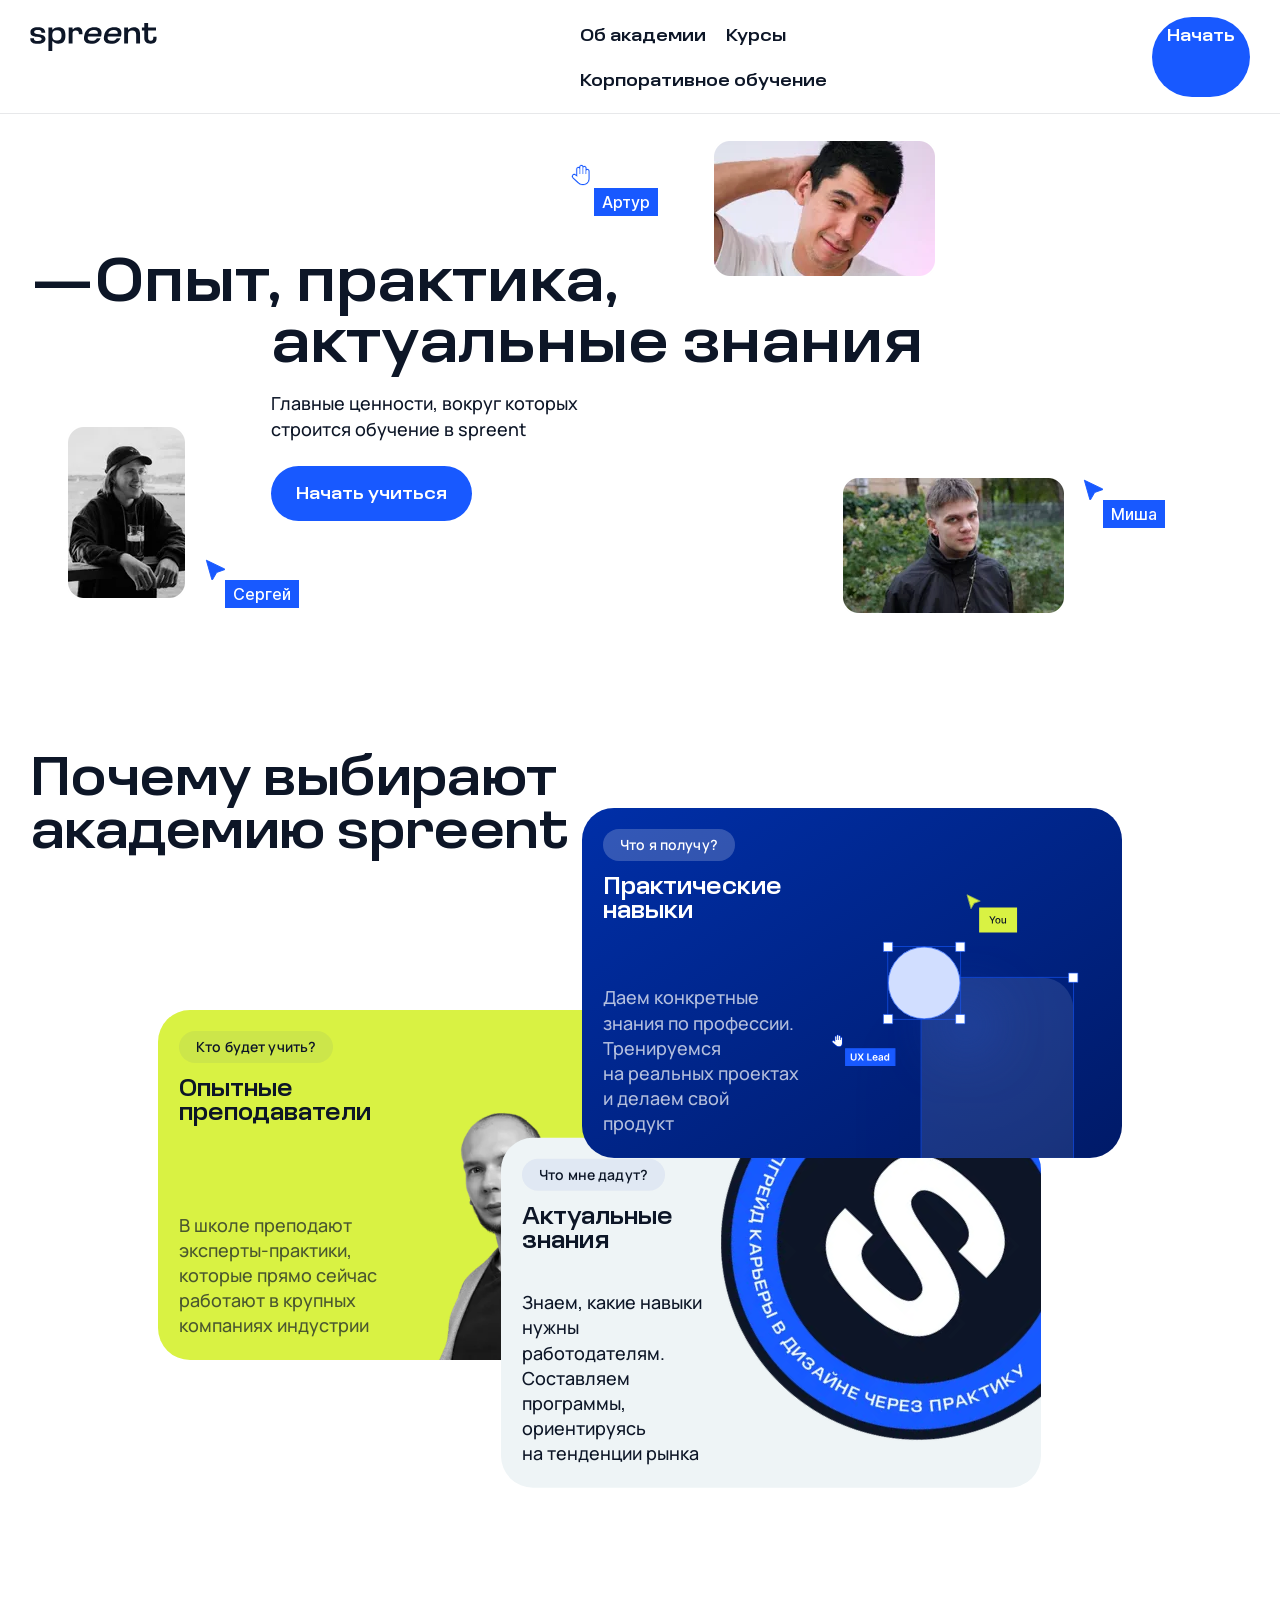
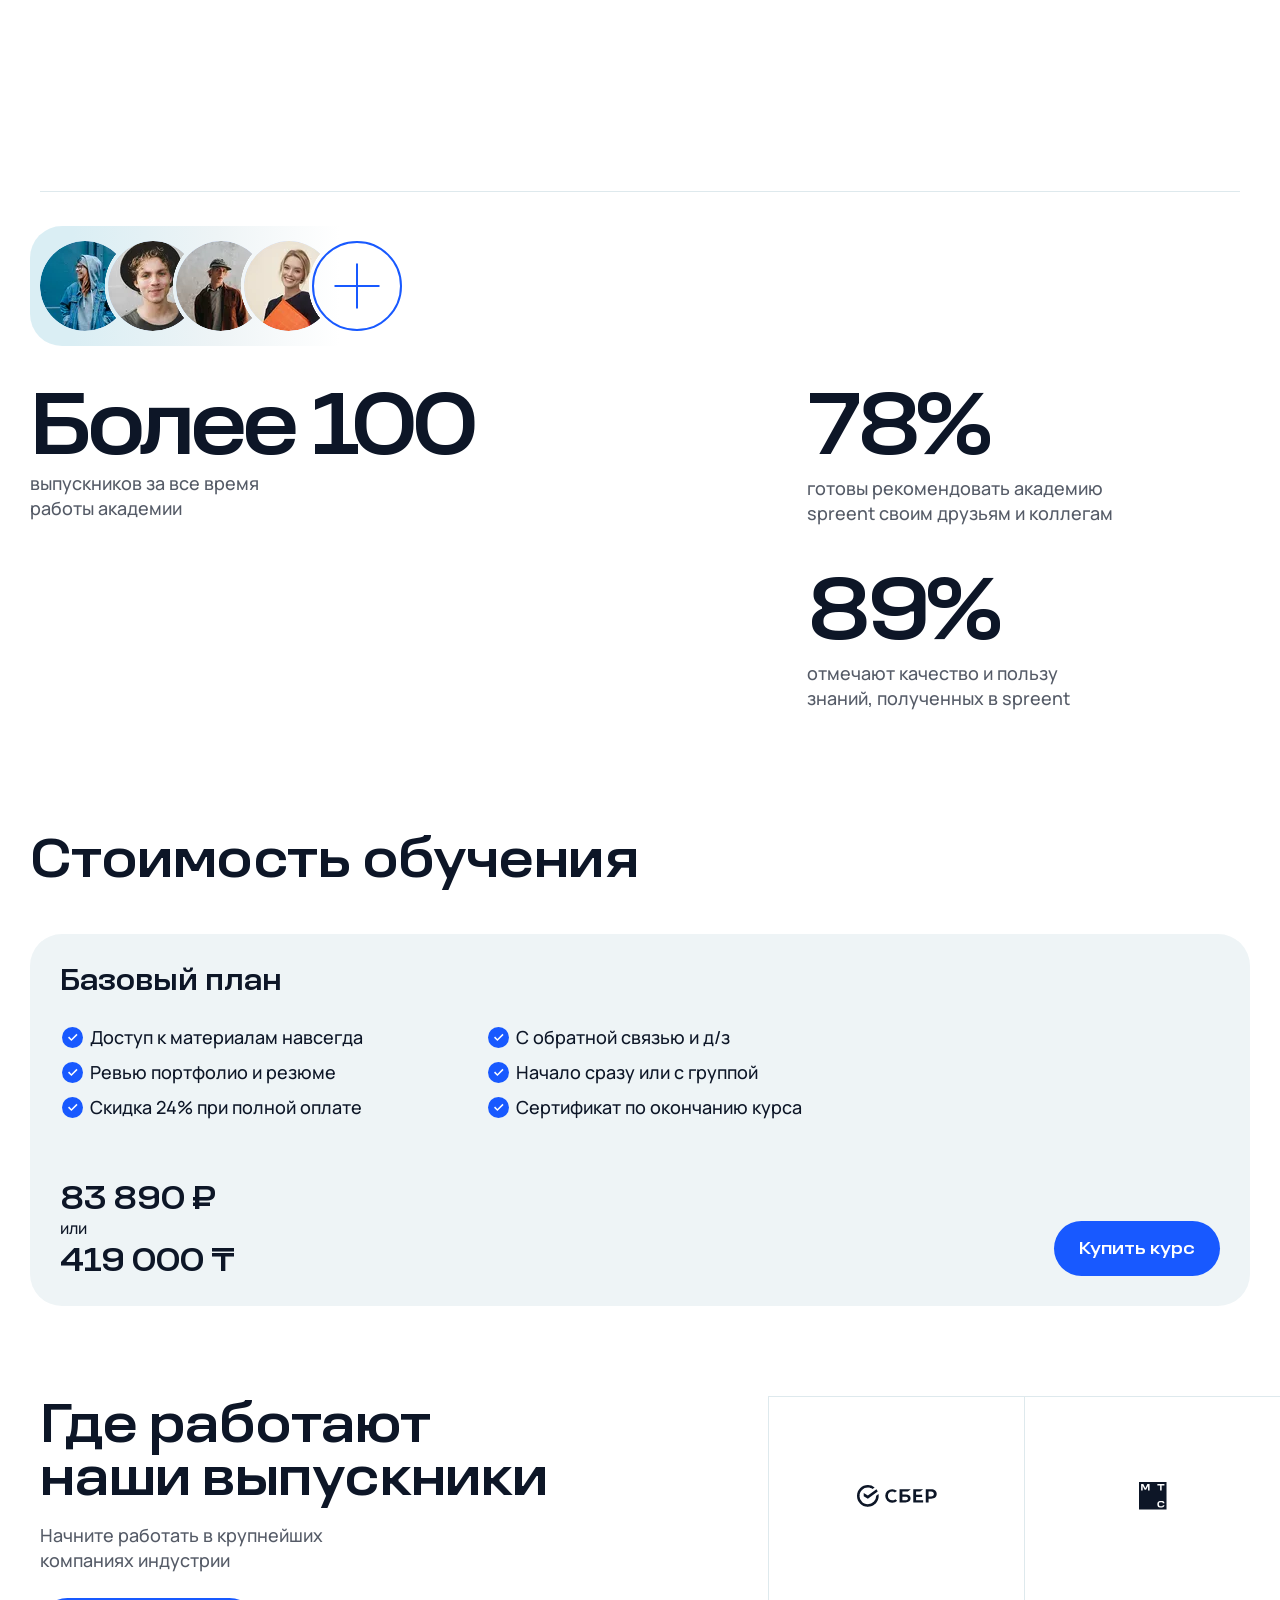
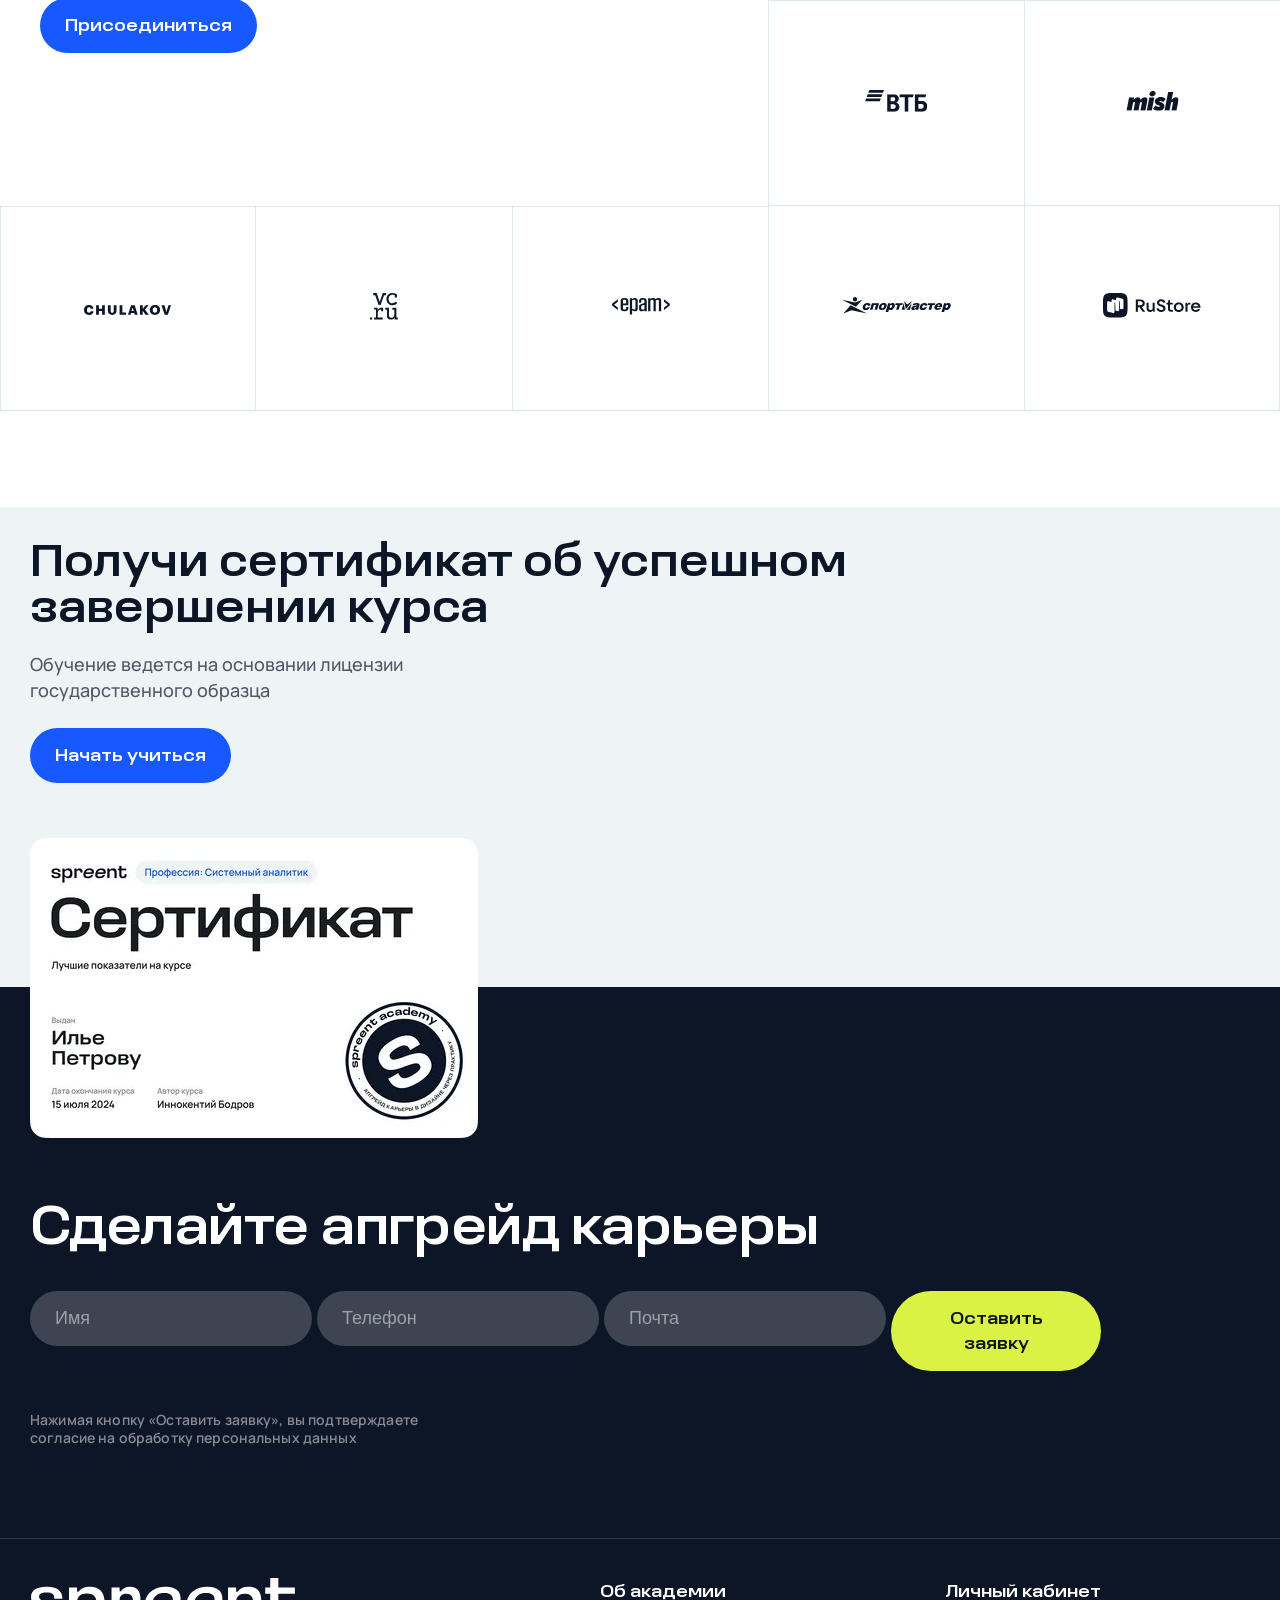
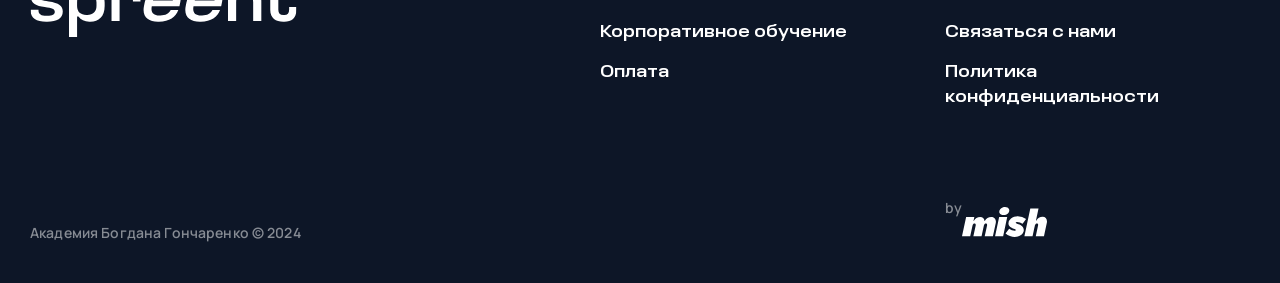
==== commit fdfd740d: "Deploying to gh-pages from @ savoyskiy/olympics-4@75793ae17bfdefb79965f1433a86ae8816de6fd4 🚀" ====
--- a/index.html
+++ b/index.html
@@ -1,62 +1 @@
-<!DOCTYPE html><html class="page" lang="ru"><head><meta charset="UTF-8"><title>Spreent Academy</title><meta name="viewport" content="width=device-width,initial-scale=1"><link rel="preload" href="fonts/Inter-Medium.woff2" type="font/woff2" as="font" crossorigin="anonymous"><link rel="preload" href="fonts/Inter-SemiBold.woff2" type="font/woff2" as="font" crossorigin="anonymous"><link rel="preload" href="fonts/LoosNormal-Medium.woff2" type="font/woff2" as="font" crossorigin="anonymous"><link rel="preload" href="fonts/LoosWide-Medium.woff2" type="font/woff2" as="font" crossorigin="anonymous"><link rel="preload" href="fonts/Manrope-Medium.woff2" type="font/woff2" as="font" crossorigin="anonymous"><link rel="preload" href="fonts/Manrope-SemiBold.woff2" type="font/woff2" as="font" crossorigin="anonymous"><link rel="stylesheet" href="styles/styles.css"><link rel="icon" href="favicon.ico"><link rel="icon" href="favicons/favicon-32x32.png" type="image/png"></head><body class="page__body"><header class="header"><nav class="header__navigation container"><a class="header__logo-link" href="index.html"><img class="header__logo" src="images/logo-spreent.svg" alt="Логотип Spreent Academy." width="127" height="28"></a><ul class="header__menu main-menu main-menu--hidden"><li class="main-menu__item"><a class="main-menu__link main-menu__link--current" href="about.html">Об академии</a></li><li class="main-menu__item"><a class="main-menu__link" href="courses.html">Курсы</a></li><li class="main-menu__item"><a class="main-menu__link" href="corporations.html">Корпоративное обучение</a></li></ul><a class="header__start" href="#form">Начать</a></nav><button class="header__mobile-menu-button" type="button"><span class="visually-hidden">Открытие и закрытие меню</span></button></header><main class="main"><h1 class="visually-hidden">Spreent Academy - академия дизайна</h1><section class="about container"><h2 class="visually-hidden">О нас</h2><div class="about__picture-top"><div class="about__picture-mark about__picture-mark--one"><div class="about__picture-marker about__picture-marker--hand"></div><p class="about__picture-name">Артур</p></div><picture><source media="(min-width: 1440px)" srcset="images/about/about-artur@1x.webp, images/about/about-artur@2x.webp 2x" type="image/webp" width="329" height="200"><source media="(min-width: 1440px)" srcset="images/about/about-artur@1x.png, images/about/about-artur@2x.png 2x" type="image/png" width="329" height="200"><source srcset="images/about/about-artur-mobile@1x.webp, images/about/about-artur-mobile@2x.webp 2x" type="image/webp" width="221" height="135"><img class="about__picture-one" src="images/about/about-artur-mobile@1x.png" srcset="images/about/about-artur-mobile@2x.png 2x" alt="Фото дизайнера Артура." width="221" height="135"></picture></div><div class="about__text-wrapper"><p class="about__header about__header--one">—Опыт, практика,</p><p class="about__header about__header--two">актуальные знания</p><p class="about__description">Главные ценности, вокруг которых<br>строится обучение в spreent</p><a class="about__link" href="#form">Начать учиться</a></div><div class="about__pictures-bottom"><div class="about__picture-bottom-two"><div class="about__picture-mark about__picture-mark--two"><div class="about__picture-marker about__picture-marker--cursor"></div><p class="about__picture-name">Сергей</p></div><picture><source media="(min-width: 1440px)" srcset="images/about/about-sergey@1x.webp, images/about/about-sergey@2x.webp 2x" type="image/webp" width="175" height="256"><source media="(min-width: 1440px)" srcset="images/about/about-sergey@1x.png, images/about/about-sergey@2x.png 2x" type="image/png" width="175" height="256"><source srcset="images/about/about-sergey-mobile@1x.webp, images/about/about-sergey-mobile@2x.webp 2x" type="image/webp" width="117" height="171"><img class="about__picture-two" src="images/about/about-sergey-mobile@1x.png" srcset="images/about/about-sergey-mobile@2x.png 2x" alt="Фото дизайнера Сергея." width="117" height="171"></picture></div><div class="about__picture-bottom-three"><div class="about__picture-mark about__picture-mark--three"><div class="about__picture-marker about__picture-marker--cursor"></div><p class="about__picture-name">Миша</p></div><picture><source media="(min-width: 1440px)" srcset="images/about/about-misha@1x.webp, images/about/about-misha@2x.webp 2x" type="image/webp" width="329" height="200"><source media="(min-width: 1440px)" srcset="images/about/about-misha@1x.png, images/about/about-misha@2x.png 2x" type="image/png" width="329" height="200"><source srcset="images/about/about-misha-mobile@1x.webp, images/about/about-misha-mobile@2x.webp 2x" type="image/webp" width="221" height="135"><img class="about__picture-three" src="images/about/about-misha-mobile@1x.png" srcset="images/about/about-misha-mobile@2x.png 2x" alt="Фото дизайнера Михаила." width="221" height="135"></picture></div></div></section><section class="advantages container"><h2 class="advantages__header">Почему выбирают<br>академию spreent</h2><ul class="advantages__list"><li class="advantages__item advantages__item--skills"><div class="advantages__text-wrapper"><p class="advantages__question">Что я получу?</p><h3 class="advantages__answer">Практические навыки</h3><p class="advantages__text">Даем конкретные знания по профессии. Тренируемся на реальных проектах<br>и делаем свой продукт</p></div><div class="advantages__image-wrapper"><picture><source media="(min-width: 1440px)" srcset="images/advantages/advantades-skills.svg" type="image/svg+xml" width="403" height="430"><img class="advantages__image" src="images/advantages/advantades-skills-mobile.svg" alt="Геометрические фигуры." width="356" height="380"></picture></div></li><li class="advantages__item advantages__item--teachers"><div class="advantages__text-wrapper"><p class="advantages__question">Кто будет учить?</p><h3 class="advantages__answer">Опытные преподаватели</h3><p class="advantages__text">В школе преподают эксперты-практики, которые прямо сейчас работают в крупных компаниях индустрии</p></div><div class="advantages__image-wrapper"><picture><source media="(min-width: 1440px)" srcset="images/advantages/advantage-teachers@1x.webp, images/advantages/advantage-teachers@2x.webp 2x" type="image/webp" width="441" height="489"><source media="(min-width: 1440px)" srcset="images/advantages/advantage-teachers@1x.png, images/advantages/advantage-teachers@2x.png 2x" type="image/png" width="441" height="489"><source srcset="images/advantages/advantage-teachers-mobile@1x.webp, images/advantages/advantage-teachers-mobile@2x.webp 2x" type="image/webp" width="285" height="390"><img class="advantages__image" src="images/advantages/advantage-teachers-mobile@1x.png" srcset="images/advantages/advantage-teachers-mobile@2x.png 2x" alt="Дизайнер Богдан Гончаренко." width="285" height="390"></picture></div></li><li class="advantages__item advantages__item--knowledge"><div class="advantages__text-wrapper"><p class="advantages__question">Что мне дадут?</p><h3 class="advantages__answer">Актуальные знания</h3><p class="advantages__text">Знаем, какие навыки нужны работодателям. Составляем программы, ориентируясь на тенденции рынка</p></div><div class="advantages__image-wrapper"><picture><source media="(min-width: 1440px)" srcset="images/advantages/spreent-academy@1x.webp, images/advantages/spreent-academy@2x.webp 2x" type="image/webp" width="562" height="562"><source media="(min-width: 1440px)" srcset="images/advantages/spreent-academy@1x.png, images/advantages/spreent-academy@2x.png 2x" type="image/png" width="562" height="562"><source srcset="images/advantages/spreent-academy-mobile@1x.webp, images/advantages/spreent-academy-mobile@2x.webp 2x" type="image/webp" width="438" height="438"><img class="advantages__image" src="images/advantages/spreent-academy-mobile@1x.png" srcset="images/advantages/spreent-academy-mobile@2x.png 2x" alt="Логотип Spreent Academy." width="438" height="438"></picture></div></li></ul></section><section class="students container"><h2 class="visually-hidden">Наши выпускники</h2><ul class="students__portraits-list"><li class="students__portraits-item"><span class="visually-hidden">Портрет студента.</span></li><li class="students__portraits-item"><span class="visually-hidden">Портрет студента.</span></li><li class="students__portraits-item"><span class="visually-hidden">Портрет студента.</span></li><li class="students__portraits-item"><span class="visually-hidden">Портрет студента.</span></li><li class="students__portraits-item"><a class="students__portraits-link" href="#form"><span class="visually-hidden">Ссылка на форму обратной связи.</span></a></li></ul><ul class="students__statistic-list"><li class="students__statistic-item students__statistic-item--number"><p class="students__statistic-fact students__statistic-fact--number">Более 100</p><p class="students__statistic-text">Выпускников за все время<br>работы академии</p></li><li class="students__statistic-item students__statistic-item--recommendation"><p class="students__statistic-fact students__statistic-fact--percent">78%</p><p class="students__statistic-text">Готовы рекомендовать академию<br>spreent своим друзьям и коллегам</p></li><li class="students__statistic-item students__statistic-item--benefit"><p class="students__statistic-fact students__statistic-fact--percent">89%</p><p class="students__statistic-text">Отмечают качество и пользу знаний, полученных в spreent</p></li></ul></section><section class="price container"><div class="price__header-wrapper"><h2 class="price__header">Стоимость обучения</h2></div><div class="price__wrapper"><h3 class="price__name">Базовый план</h3><ul class="price__content-list"><li class="price__content-item price__content-item--one">Доступ к материалам навсегда</li><li class="price__content-item price__content-item--two">С обратной связью и д/з</li><li class="price__content-item price__content-item--three">Ревью портфолио и резюме</li><li class="price__content-item price__content-item--four">Начало сразу или с группой</li><li class="price__content-item price__content-item--five">Скидка 24% при полной оплате</li><li class="price__content-item price__content-item--six">Сертификат по окончанию курса</li></ul><div class="price__money-wrapper"><p class="price__cost">Стоимость</p><p class="price__roubles"><span class="price__roubles-sale">83 890 ₽</span> <span class="price__roubles-full">110 388 ₽</span></p><p class="price__preposition">или</p><p class="price__tenge"><span class="price__tenge-sale">419 000 ₸</span> <span class="price__tenge-full">552 000 ₸</span></p></div><a class="price__link" href="#form">Купить курс</a></div></section><section class="recruiters container"><div class="recruiters__text-wrapper"><h2 class="recruiters__header">Где работают<br>наши выпускники</h2><p class="recruiters__text">Начните работать в крупнейших<br>компаниях индустрии</p><a class="recruiters__link" href="#form">Присоединиться</a></div><ul class="recruiters__list"><li class="recruiters__block recruiters__block--sber"><picture><source media="(min-width: 1440px)" srcset="images/recruiters/sber.svg" type="image/svg+xml" width="121" height="33"><img class="recruiters__logo" src="images/recruiters/sber.svg" alt="Логотип Сбербанка." width="80" height="22"></picture></li><li class="recruiters__block recruiters__block--mts"><picture><source media="(min-width: 1440px)" srcset="images/recruiters/mts.svg" type="image/svg+xml" width="42" height="42"><img class="recruiters__logo" src="images/recruiters/mts.svg" alt="Логотип МТС." width="28" height="28"></picture></li><li class="recruiters__block recruiters__block--vtb"><picture><source media="(min-width: 1440px)" srcset="images/recruiters/vtb.svg" type="image/svg+xml" width="94" height="34"><img class="recruiters__logo" src="images/recruiters/vtb.svg" alt="Логотип ВТБ." width="63" height="23"></picture></li><li class="recruiters__block recruiters__block--mish"><picture><source media="(min-width: 1440px)" srcset="images/recruiters/mish.svg" type="image/svg+xml" width="85" height="32"><img class="recruiters__logo" src="images/recruiters/mish.svg" alt="Логотип Mish." width="53" height="20"></picture></li><li class="recruiters__block recruiters__block--chulakov"><picture><source media="(min-width: 1440px)" srcset="images/recruiters/chulakov.svg" type="image/svg+xml" width="140" height="16"><img class="recruiters__logo" src="images/recruiters/chulakov.svg" alt="Логотип Chulakov." width="88" height="10"></picture></li><li class="recruiters__block recruiters__block--vcru"><picture><source media="(min-width: 1440px)" srcset="images/recruiters/vcru.svg" type="image/svg+xml" width="48" height="43"><img class="recruiters__logo" src="images/recruiters/vcru.svg" alt="Логотип vc.ru." width="29" height="27"></picture></li><li class="recruiters__block recruiters__block--epam"><picture><source media="(min-width: 1440px)" srcset="images/recruiters/epam.svg" type="image/svg+xml" width="93" height="30"><img class="recruiters__logo" src="images/recruiters/epam.svg" alt="Логотип epam." width="58" height="18"></picture></li><li class="recruiters__block recruiters__block--sportmaster"><picture><source media="(min-width: 1440px)" srcset="images/recruiters/sportmaster.svg" type="image/svg+xml" width="180" height="27"><img class="recruiters__logo" src="images/recruiters/sportmaster.svg" alt="Логотип Спортмастер." width="112" height="17"></picture></li><li class="recruiters__block recruiters__block--rustore"><picture><source media="(min-width: 1440px)" srcset="images/recruiters/rustore.svg" type="image/svg+xml" width="159" height="40"><img class="recruiters__logo" src="images/recruiters/rustore.svg" alt="Логотип RuStore." width="100" height="25"></picture></li></ul><!-- <span class="recruiters__block recruiters__block--sber">
-        <picture>
-          <source media="(min-width: 1440px)" srcset="images/recruiters/sber.svg" type="image/svg+xml" width="121" height="33">
-          <img class="recruiters__logo" src="images/recruiters/sber.svg" alt="Логотип Сбербанка." width="80" height="22">
-        </picture>
-      </span>
-
-      <span class="recruiters__block recruiters__block--mts">
-        <picture>
-          <source media="(min-width: 1440px)" srcset="images/recruiters/mts.svg" type="image/svg+xml" width="42" height="42">
-          <img class="recruiters__logo" src="images/recruiters/mts.svg" alt="Логотип МТС." width="28" height="28">
-        </picture>
-      </span>
-
-      <span class="recruiters__block recruiters__block--vtb">
-        <picture>
-          <source media="(min-width: 1440px)" srcset="images/recruiters/vtb.svg" type="image/svg+xml" width="94" height="34">
-          <img class="recruiters__logo" src="images/recruiters/vtb.svg" alt="Логотип ВТБ." width="63" height="23">
-        </picture>
-      </span>
-
-      <span class="recruiters__block recruiters__block--mish">
-        <picture>
-          <source media="(min-width: 1440px)" srcset="images/recruiters/mish.svg" type="image/svg+xml" width="85" height="32">
-          <img class="recruiters__logo" src="images/recruiters/mish.svg" alt="Логотип Mish." width="53" height="20">
-        </picture>
-      </span>
-
-      <span class="recruiters__block recruiters__block--chulakov">
-        <picture>
-          <source media="(min-width: 1440px)" srcset="images/recruiters/chulakov.svg" type="image/svg+xml" width="140" height="16">
-          <img class="recruiters__logo" src="images/recruiters/chulakov.svg" alt="Логотип Chulakov." width="88" height="10">
-        </picture>
-      </span>
-
-      <span class="recruiters__block recruiters__block--vcru">
-        <picture>
-          <source media="(min-width: 1440px)" srcset="images/recruiters/vcru.svg" type="image/svg+xml" width="48" height="43">
-          <img class="recruiters__logo" src="images/recruiters/vcru.svg" alt="Логотип vc.ru." width="29" height="27">
-        </picture>
-      </span>
-
-      <span class="recruiters__block recruiters__block--epam">
-        <picture>
-          <source media="(min-width: 1440px)" srcset="images/recruiters/epam.svg" type="image/svg+xml" width="93" height="30">
-          <img class="recruiters__logo" src="images/recruiters/epam.svg" alt="Логотип epam." width="58" height="18">
-        </picture>
-      </span>
-
-      <span class="recruiters__block recruiters__block--sportmaster">
-        <picture>
-          <source media="(min-width: 1440px)" srcset="images/recruiters/sportmaster.svg" type="image/svg+xml" width="180" height="27">
-          <img class="recruiters__logo" src="images/recruiters/sportmaster.svg" alt="Логотип Спортмастер." width="112" height="17">
-        </picture>
-      </span>
-
-      <span class="recruiters__block recruiters__block--rustore">
-        <picture>
-          <source media="(min-width: 1440px)" srcset="images/recruiters/rustore.svg" type="image/svg+xml" width="159" height="40">
-          <img class="recruiters__logo" src="images/recruiters/rustore.svg" alt="Логотип RuStore." width="100" height="25">
-        </picture>
-      </span> --></section></main><footer class="footer"><section class="footer__sertificate sertificate"><h2 class="visually-hidden">Сертификат о завершении курса</h2><div class="sertificate__container container"><div class="sertificate__wrapper"><div class="sertificate__description"><div class="sertificate__header-wrapper"><h3 class="sertificate__header">Получи сертификат об успешном завершении курса</h3></div><p class="sertificate__text">Обучение ведется на основании лицензии государственного образца</p><div class="sertificate__link-wrapper"><a class="sertificate__link" href="#form">Начать учиться</a></div></div><picture><source media="(min-width: 1440px)" srcset="images/sertificate@1x.webp, images/sertificate@2x.webp 2x" type="image/webp" width="660" height="440"><source srcset="images/sertificate-mobile@1x.webp, images/sertificate-mobile@2x.webp 2x" type="image/webp" width="448" height="300"><source media="(min-width: 1440px)" srcset="images/sertificate@1x.png, images/sertificate@2x.png 2x" type="image/png" width="660" height="440"><img class="sertificate__image" src="images/sertificate-mobile@1x.png" srcset="images/sertificate-mobile@2x.png 2x" alt="Изображение сертификата о завершении курса." width="448" height="300"></picture></div></div></section><section class="footer__form form" id="form"><h2 class="visually-hidden">Форма обратной связи</h2><div class="form__container container"><h3 class="form__header">Сделайте апгрейд карьеры</h3><form class="form__body" action="https://echo.htmlacademy.ru" method="POST"><ul class="form__list"><li class="form__item"><label class="form__label form__label--name" for="name"><input class="form__input" type="text" autocomplete="name" id="name" name="name" placeholder="Имя" required data-pristine-required-message="Обязательное поле"></label></li><li class="form__item"><label class="form__label form__label--tel" for="phone"><input class="form__input form__input--tel" type="tel" autocomplete="tel" id="phone" name="phone" placeholder="Телефон" required data-pristine-required-message="Обязательное поле"></label></li><li class="form__item"><label class="form__label form__label--email" for="email"><input class="form__input form__input--email" type="text" autocomplete="email" id="email" name="email" placeholder="Почта" required data-pristine-required-message="Формат email: имя@сервер.домен"></label></li></ul><button class="form__submit" type="submit">Оставить заявку</button></form><p class="form__disclaimer">Нажимая кнопку «Оставить заявку», вы подтверждаете согласие на обработку персональных данных</p></div></section><div class="footer__bottom"><div class="footer__bottom-container container"><a class="footer__logo-link" href="index.html"><img class="footer__logo" src="images/logo-spreent-white.svg" alt="Логотип Spreent Academy." width="267" height="59"></a><ul class="footer__menu-list footer__site-menu"><li class="footer__menu-item"><a class="footer__menu-link" href="about.html">Об академии</a></li><li class="footer__menu-item"><a class="footer__menu-link" href="corporations.html">Корпоративное обучение</a></li><li class="footer__menu-item"><a class="footer__menu-link" href="payment.html">Оплата</a></li></ul><ul class="footer__menu-list footer__user-menu"><li class="footer__menu-item"><a class="footer__menu-link" href="account.html">Личный кабинет</a></li><li class="footer__menu-item"><a class="footer__menu-link" href="feedback.html">Связаться с нами</a></li><li class="footer__menu-item"><a class="footer__menu-link" href="privacy.html">Политика конфиденциальности</a></li></ul><p class="footer__signature">Академия Богдана Гончаренко © 2024</p><a class="footer__signature-link signature-link" href="https://mish.design"><span class="signature-link__preposition">by</span> <img class="signature-link__logo" src="images/mish-logo.svg" alt="Логотип Mish Product Lab." width="85" height="30"></a></div></div></footer><dialog class="modal"><div class="modal__content"><p class="modal__text">Ваша заявка принята, скоро свяжемся с Вами!</p><button class="modal__button" type="button">Ок</button></div></dialog><script src="scripts/index.js" type="module"></script><script src="vendor/pristine/pristine.min.js"></script></body></html>+<!DOCTYPE html><html class="page" lang="ru"><head><meta charset="UTF-8"><title>Spreent Academy</title><meta name="viewport" content="width=device-width,initial-scale=1"><link rel="preload" href="fonts/Inter-Medium.woff2" type="font/woff2" as="font" crossorigin="anonymous"><link rel="preload" href="fonts/Inter-SemiBold.woff2" type="font/woff2" as="font" crossorigin="anonymous"><link rel="preload" href="fonts/LoosNormal-Medium.woff2" type="font/woff2" as="font" crossorigin="anonymous"><link rel="preload" href="fonts/LoosWide-Medium.woff2" type="font/woff2" as="font" crossorigin="anonymous"><link rel="preload" href="fonts/Manrope-Medium.woff2" type="font/woff2" as="font" crossorigin="anonymous"><link rel="preload" href="fonts/Manrope-SemiBold.woff2" type="font/woff2" as="font" crossorigin="anonymous"><link rel="stylesheet" href="styles/styles.css"><link rel="icon" href="favicon.ico"><link rel="icon" href="favicons/favicon-32x32.png" type="image/png"></head><body class="page__body"><header class="header"><nav class="header__navigation container"><a class="header__logo-link" href="index.html"><img class="header__logo" src="images/logo-spreent.svg" alt="Логотип Spreent Academy." width="127" height="28"></a><ul class="header__menu main-menu main-menu--hidden"><li class="main-menu__item"><a class="main-menu__link main-menu__link--current" href="about.html">Об академии</a></li><li class="main-menu__item"><a class="main-menu__link" href="courses.html">Курсы</a></li><li class="main-menu__item"><a class="main-menu__link" href="corporations.html">Корпоративное обучение</a></li></ul><a class="header__start" href="#form">Начать</a></nav><button class="header__mobile-menu-button" type="button"><span class="visually-hidden">Открытие и закрытие меню</span></button></header><main class="main"><h1 class="visually-hidden">Spreent Academy - академия дизайна</h1><section class="about container"><h2 class="visually-hidden">О нас</h2><div class="about__picture-top"><div class="about__picture-mark about__picture-mark--one"><p class="about__picture-name">Артур</p></div><picture><source media="(min-width: 1440px)" srcset="images/about/about-artur@1x.webp, images/about/about-artur@2x.webp 2x" type="image/webp" width="329" height="200"><source media="(min-width: 1440px)" srcset="images/about/about-artur@1x.png, images/about/about-artur@2x.png 2x" type="image/png" width="329" height="200"><source srcset="images/about/about-artur-mobile@1x.webp, images/about/about-artur-mobile@2x.webp 2x" type="image/webp" width="221" height="135"><img class="about__picture-one" src="images/about/about-artur-mobile@1x.png" srcset="images/about/about-artur-mobile@2x.png 2x" alt="Фото дизайнера Артура." width="221" height="135"></picture></div><div class="about__text-wrapper"><p class="about__header about__header--one">—Опыт, практика,</p><p class="about__header about__header--two">актуальные знания</p><p class="about__description">Главные ценности, вокруг которых<br>строится обучение в spreent</p><a class="about__link" href="#form">Начать учиться</a></div><div class="about__pictures-bottom"><div class="about__picture-bottom-two"><div class="about__picture-mark about__picture-mark--two"><p class="about__picture-name">Сергей</p></div><picture><source media="(min-width: 1440px)" srcset="images/about/about-sergey@1x.webp, images/about/about-sergey@2x.webp 2x" type="image/webp" width="175" height="256"><source media="(min-width: 1440px)" srcset="images/about/about-sergey@1x.png, images/about/about-sergey@2x.png 2x" type="image/png" width="175" height="256"><source srcset="images/about/about-sergey-mobile@1x.webp, images/about/about-sergey-mobile@2x.webp 2x" type="image/webp" width="117" height="171"><img class="about__picture-two" src="images/about/about-sergey-mobile@1x.png" srcset="images/about/about-sergey-mobile@2x.png 2x" alt="Фото дизайнера Сергея." width="117" height="171"></picture></div><div class="about__picture-bottom-three"><div class="about__picture-mark about__picture-mark--three"><p class="about__picture-name">Миша</p></div><picture><source media="(min-width: 1440px)" srcset="images/about/about-misha@1x.webp, images/about/about-misha@2x.webp 2x" type="image/webp" width="329" height="200"><source media="(min-width: 1440px)" srcset="images/about/about-misha@1x.png, images/about/about-misha@2x.png 2x" type="image/png" width="329" height="200"><source srcset="images/about/about-misha-mobile@1x.webp, images/about/about-misha-mobile@2x.webp 2x" type="image/webp" width="221" height="135"><img class="about__picture-three" src="images/about/about-misha-mobile@1x.png" srcset="images/about/about-misha-mobile@2x.png 2x" alt="Фото дизайнера Михаила." width="221" height="135"></picture></div></div></section><section class="advantages container"><h2 class="advantages__header">Почему выбирают<br>академию spreent</h2><ul class="advantages__list"><li class="advantages__item advantages__item--skills"><div class="advantages__text-wrapper"><p class="advantages__question">Что я получу?</p><h3 class="advantages__answer">Практические навыки</h3><p class="advantages__text">Даем конкретные знания по профессии. Тренируемся на реальных проектах<br>и делаем свой продукт</p></div><div class="advantages__image-wrapper"><picture><source media="(min-width: 1440px)" srcset="images/advantages/advantades-skills.svg" type="image/svg+xml" width="403" height="430"><img class="advantages__image" src="images/advantages/advantades-skills-mobile.svg" alt="Геометрические фигуры." width="356" height="380"></picture></div></li><li class="advantages__item advantages__item--teachers"><div class="advantages__text-wrapper"><p class="advantages__question">Кто будет учить?</p><h3 class="advantages__answer">Опытные преподаватели</h3><p class="advantages__text">В школе преподают эксперты-практики, которые прямо сейчас работают в крупных компаниях индустрии</p></div><div class="advantages__image-wrapper"><picture><source media="(min-width: 1440px)" srcset="images/advantages/advantage-teachers@1x.webp, images/advantages/advantage-teachers@2x.webp 2x" type="image/webp" width="441" height="489"><source media="(min-width: 1440px)" srcset="images/advantages/advantage-teachers@1x.png, images/advantages/advantage-teachers@2x.png 2x" type="image/png" width="441" height="489"><source srcset="images/advantages/advantage-teachers-mobile@1x.webp, images/advantages/advantage-teachers-mobile@2x.webp 2x" type="image/webp" width="285" height="390"><img class="advantages__image" src="images/advantages/advantage-teachers-mobile@1x.png" srcset="images/advantages/advantage-teachers-mobile@2x.png 2x" alt="Дизайнер Богдан Гончаренко." width="285" height="390"></picture></div></li><li class="advantages__item advantages__item--knowledge"><div class="advantages__text-wrapper"><p class="advantages__question">Что мне дадут?</p><h3 class="advantages__answer">Актуальные знания</h3><p class="advantages__text">Знаем, какие навыки нужны работодателям. Составляем программы, ориентируясь на тенденции рынка</p></div><div class="advantages__image-wrapper"><picture><source media="(min-width: 1440px)" srcset="images/advantages/spreent-academy@1x.webp, images/advantages/spreent-academy@2x.webp 2x" type="image/webp" width="562" height="562"><source media="(min-width: 1440px)" srcset="images/advantages/spreent-academy@1x.png, images/advantages/spreent-academy@2x.png 2x" type="image/png" width="562" height="562"><source srcset="images/advantages/spreent-academy-mobile@1x.webp, images/advantages/spreent-academy-mobile@2x.webp 2x" type="image/webp" width="438" height="438"><img class="advantages__image" src="images/advantages/spreent-academy-mobile@1x.png" srcset="images/advantages/spreent-academy-mobile@2x.png 2x" alt="Логотип Spreent Academy." width="438" height="438"></picture></div></li></ul></section><section class="students container"><h2 class="visually-hidden">Наши выпускники</h2><ul class="students__portraits-list"><li class="students__portraits-item"><span class="visually-hidden">Портрет студента.</span></li><li class="students__portraits-item"><span class="visually-hidden">Портрет студента.</span></li><li class="students__portraits-item"><span class="visually-hidden">Портрет студента.</span></li><li class="students__portraits-item"><span class="visually-hidden">Портрет студента.</span></li><li class="students__portraits-item"><a class="students__portraits-link" href="#form"><span class="visually-hidden">Ссылка на форму обратной связи.</span></a></li></ul><ul class="students__statistic-list"><li class="students__statistic-item students__statistic-item--number"><p class="students__statistic-fact students__statistic-fact--number">Более 100</p><p class="students__statistic-text">Выпускников за все время<br>работы академии</p></li><li class="students__statistic-item students__statistic-item--recommendation"><p class="students__statistic-fact students__statistic-fact--percent">78%</p><p class="students__statistic-text">Готовы рекомендовать академию<br>spreent своим друзьям и коллегам</p></li><li class="students__statistic-item students__statistic-item--benefit"><p class="students__statistic-fact students__statistic-fact--percent">89%</p><p class="students__statistic-text">Отмечают качество и пользу знаний, полученных в spreent</p></li></ul></section><section class="price container"><div class="price__header-wrapper"><h2 class="price__header">Стоимость обучения</h2></div><div class="price__wrapper"><h3 class="price__name">Базовый план</h3><ul class="price__content-list"><li class="price__content-item price__content-item--one">Доступ к материалам навсегда</li><li class="price__content-item price__content-item--two">С обратной связью и д/з</li><li class="price__content-item price__content-item--three">Ревью портфолио и резюме</li><li class="price__content-item price__content-item--four">Начало сразу или с группой</li><li class="price__content-item price__content-item--five">Скидка 24% при полной оплате</li><li class="price__content-item price__content-item--six">Сертификат по окончанию курса</li></ul><div class="price__money-wrapper"><p class="price__cost">Стоимость</p><p class="price__roubles"><span class="price__roubles-sale">83 890 ₽</span> <span class="price__roubles-full">110 388 ₽</span></p><p class="price__preposition">или</p><p class="price__tenge"><span class="price__tenge-sale">419 000 ₸</span> <span class="price__tenge-full">552 000 ₸</span></p></div><a class="price__link" href="#form">Купить курс</a></div></section><section class="recruiters container"><div class="recruiters__text-wrapper"><h2 class="recruiters__header">Где работают<br>наши выпускники</h2><p class="recruiters__text">Начните работать в крупнейших<br>компаниях индустрии</p><a class="recruiters__link" href="#form">Присоединиться</a></div><ul class="recruiters__list"><li class="recruiters__block recruiters__block--sber"><picture><source media="(min-width: 1440px)" srcset="images/recruiters/sber.svg" type="image/svg+xml" width="121" height="33"><img class="recruiters__logo" src="images/recruiters/sber.svg" alt="Логотип Сбербанка." width="80" height="22"></picture></li><li class="recruiters__block recruiters__block--mts"><picture><source media="(min-width: 1440px)" srcset="images/recruiters/mts.svg" type="image/svg+xml" width="42" height="42"><img class="recruiters__logo" src="images/recruiters/mts.svg" alt="Логотип МТС." width="28" height="28"></picture></li><li class="recruiters__block recruiters__block--vtb"><picture><source media="(min-width: 1440px)" srcset="images/recruiters/vtb.svg" type="image/svg+xml" width="94" height="34"><img class="recruiters__logo" src="images/recruiters/vtb.svg" alt="Логотип ВТБ." width="63" height="23"></picture></li><li class="recruiters__block recruiters__block--mish"><picture><source media="(min-width: 1440px)" srcset="images/recruiters/mish.svg" type="image/svg+xml" width="85" height="32"><img class="recruiters__logo" src="images/recruiters/mish.svg" alt="Логотип Mish." width="53" height="20"></picture></li><li class="recruiters__block recruiters__block--chulakov"><picture><source media="(min-width: 1440px)" srcset="images/recruiters/chulakov.svg" type="image/svg+xml" width="140" height="16"><img class="recruiters__logo" src="images/recruiters/chulakov.svg" alt="Логотип Chulakov." width="88" height="10"></picture></li><li class="recruiters__block recruiters__block--vcru"><picture><source media="(min-width: 1440px)" srcset="images/recruiters/vcru.svg" type="image/svg+xml" width="48" height="43"><img class="recruiters__logo" src="images/recruiters/vcru.svg" alt="Логотип vc.ru." width="29" height="27"></picture></li><li class="recruiters__block recruiters__block--epam"><picture><source media="(min-width: 1440px)" srcset="images/recruiters/epam.svg" type="image/svg+xml" width="93" height="30"><img class="recruiters__logo" src="images/recruiters/epam.svg" alt="Логотип epam." width="58" height="18"></picture></li><li class="recruiters__block recruiters__block--sportmaster"><picture><source media="(min-width: 1440px)" srcset="images/recruiters/sportmaster.svg" type="image/svg+xml" width="180" height="27"><img class="recruiters__logo" src="images/recruiters/sportmaster.svg" alt="Логотип Спортмастер." width="112" height="17"></picture></li><li class="recruiters__block recruiters__block--rustore"><picture><source media="(min-width: 1440px)" srcset="images/recruiters/rustore.svg" type="image/svg+xml" width="159" height="40"><img class="recruiters__logo" src="images/recruiters/rustore.svg" alt="Логотип RuStore." width="100" height="25"></picture></li></ul></section></main><footer class="footer"><section class="footer__sertificate sertificate"><h2 class="visually-hidden">Сертификат о завершении курса</h2><div class="sertificate__container container"><div class="sertificate__wrapper"><div class="sertificate__description"><div class="sertificate__header-wrapper"><h3 class="sertificate__header">Получи сертификат об успешном завершении курса</h3></div><p class="sertificate__text">Обучение ведется на основании лицензии государственного образца</p><div class="sertificate__link-wrapper"><a class="sertificate__link" href="#form">Начать учиться</a></div></div><picture><source media="(min-width: 1440px)" srcset="images/sertificate@1x.webp, images/sertificate@2x.webp 2x" type="image/webp" width="660" height="440"><source srcset="images/sertificate-mobile@1x.webp, images/sertificate-mobile@2x.webp 2x" type="image/webp" width="448" height="300"><source media="(min-width: 1440px)" srcset="images/sertificate@1x.png, images/sertificate@2x.png 2x" type="image/png" width="660" height="440"><img class="sertificate__image" src="images/sertificate-mobile@1x.png" srcset="images/sertificate-mobile@2x.png 2x" alt="Изображение сертификата о завершении курса." width="448" height="300"></picture></div></div></section><section class="footer__form form" id="form"><h2 class="visually-hidden">Форма обратной связи</h2><div class="form__container container"><h3 class="form__header">Сделайте апгрейд карьеры</h3><form class="form__body" action="https://echo.htmlacademy.ru" method="POST"><ul class="form__list"><li class="form__item"><label class="form__label form__label--name" for="name"><input class="form__input" type="text" autocomplete="name" id="name" name="name" placeholder="Имя" required data-pristine-required-message="Обязательное поле"></label></li><li class="form__item"><label class="form__label form__label--tel" for="phone"><input class="form__input form__input--tel" type="tel" autocomplete="tel" id="phone" name="phone" placeholder="Телефон" required data-pristine-required-message="Обязательное поле"></label></li><li class="form__item"><label class="form__label form__label--email" for="email"><input class="form__input form__input--email" type="text" autocomplete="email" id="email" name="email" placeholder="Почта" required data-pristine-required-message="Формат email: имя@сервер.домен"></label></li></ul><button class="form__submit" type="submit">Оставить заявку</button></form><p class="form__disclaimer">Нажимая кнопку «Оставить заявку», вы подтверждаете согласие на обработку персональных данных</p></div></section><div class="footer__bottom"><div class="footer__bottom-container container"><a class="footer__logo-link" href="index.html"><img class="footer__logo" src="images/logo-spreent-white.svg" alt="Логотип Spreent Academy." width="267" height="59"></a><ul class="footer__menu-list footer__site-menu"><li class="footer__menu-item"><a class="footer__menu-link" href="about.html">Об академии</a></li><li class="footer__menu-item"><a class="footer__menu-link" href="corporations.html">Корпоративное обучение</a></li><li class="footer__menu-item"><a class="footer__menu-link" href="payment.html">Оплата</a></li></ul><ul class="footer__menu-list footer__user-menu"><li class="footer__menu-item"><a class="footer__menu-link" href="account.html">Личный кабинет</a></li><li class="footer__menu-item"><a class="footer__menu-link" href="feedback.html">Связаться с нами</a></li><li class="footer__menu-item"><a class="footer__menu-link" href="privacy.html">Политика конфиденциальности</a></li></ul><p class="footer__signature">Академия Богдана Гончаренко © 2024</p><a class="footer__signature-link signature-link" href="https://mish.design"><span class="signature-link__preposition">by</span> <img class="signature-link__logo" src="images/mish-logo.svg" alt="Логотип Mish Product Lab." width="85" height="30"></a></div></div></footer><dialog class="modal"><div class="modal__content"><p class="modal__text">Ваша заявка принята, скоро свяжемся с Вами!</p><button class="modal__button" type="button">Ок</button></div></dialog><script src="scripts/index.js" type="module"></script><script src="vendor/pristine/pristine.min.js"></script></body></html>
--- a/styles/styles.css
+++ b/styles/styles.css
@@ -1 +1 @@
-@font-face{font-family:Loos;font-weight:500;font-style:normal;font-display:swap;src:url(../fonts/LoosNormal-Medium.woff2)format("woff2")}@font-face{font-family:LoosWide;font-weight:500;font-style:normal;font-display:swap;src:url(../fonts/LoosWide-Medium.woff2)format("woff2")}@font-face{font-family:Manrope;font-weight:500;font-style:normal;font-display:swap;src:url(../fonts/Manrope-Medium.woff2)format("woff2")}@font-face{font-family:Manrope;font-weight:600;font-style:normal;font-display:swap;src:url(../fonts/Manrope-SemiBold.woff2)format("woff2")}@font-face{font-family:Inter;font-weight:500;font-style:normal;font-display:swap;src:url(../fonts/Inter-Medium.woff2)format("woff2")}@font-face{font-family:Inter;font-weight:600;font-style:normal;font-display:swap;src:url(../fonts/Inter-SemiBold.woff2)format("woff2")}html{padding:0}body{color:#0d1627;overflow-wrap:break-word;flex-direction:column;min-width:480px;height:100vh;margin:0;padding:0;font-family:Manrope,sans-serif;display:flex}.container{box-sizing:border-box}@media (width>=1440px){.container{max-width:1440px;margin:0 auto}}.visually-hidden{white-space:nowrap;clip-path:inset(100%);border:0;width:1px;height:1px;margin:-1px;padding:0;position:absolute;overflow:hidden}.header{z-index:1;border-bottom:1px solid #0d16271a;display:flex}.header__navigation{background-color:#fff;flex-grow:1;padding:17px 20px 16px 15px;display:flex}@media (width>=1024px){.header__navigation{padding:17px 30px 16px}}@media (width>=1440px){.header__navigation{padding:17px 40px 16px}}.header__logo-link{margin:0 auto 0 0;padding:6px 0 0;display:block}.header__logo-link:hover,.header__logo-link:focus-visible{opacity:.7}.header__logo-link:active{opacity:.3}.header__logo{object-fit:contain;max-width:127px;display:block}.header__start{color:#fff;background-color:#1859ff;border-radius:136px;max-width:68px;padding:5px 15px;font-family:LoosWide,sans-serif;font-size:18px;font-weight:500;line-height:140%;text-decoration:none;display:block}@media (width>=1440px){.header__start{text-align:center;align-self:start}}.header__start:hover,.header__start:focus-visible{opacity:.7}.header__start:active{opacity:.3}.header__mobile-menu-button{cursor:pointer;background-color:#fff;border:none;border-left:1px solid #0d16271a;width:68px;min-height:69px;padding:0;display:block;position:relative}.header__mobile-menu-button:before{content:"";background-color:#0d1627;width:28px;height:2px;position:absolute;top:26px;left:23px}.header__mobile-menu-button:after{content:"";background-color:#0d1627;width:28px;height:2px;position:absolute;top:42px;left:23px}.header__mobile-menu-button--open{border-right:1px solid #0d16271a}.header__mobile-menu-button--open:before{transform-origin:0 0;top:24px;left:25px;transform:rotate(45deg)}.header__mobile-menu-button--open:after{transform-origin:0 100%;top:43px;left:25px;transform:rotate(-45deg)}.header__mobile-menu-button:hover,.header__mobile-menu-button:focus-visible{background-color:#1859ff40}.header__mobile-menu-button:active{opacity:.3}.header__mobile-menu-button:disabled{pointer-events:none;background-color:#949ba4}.header__mobile-menu-button:disabled:before,.header__mobile-menu-button:disabled:after{background-color:#0d16271a}@media (width>=1024px){.header__mobile-menu-button{display:none}}.main-menu{box-sizing:border-box;z-index:1;background-color:#fff;flex-direction:column;row-gap:10px;width:100%;margin:0;padding:30px 15px;list-style-type:none;display:flex;position:absolute;top:70px;left:0}.main-menu--hidden{display:none}@media (width>=1024px){.main-menu--hidden{display:flex}.main-menu{flex-flow:wrap;column-gap:20px;max-width:472px;margin:0 100px 0 0;padding:0;position:static}}.main-menu__link{color:#0d1627;padding:5px 0;font-family:LoosWide,sans-serif;font-size:30px;font-weight:500;line-height:102%;text-decoration:none;display:block;position:relative}.main-menu__link:hover,.main-menu__link:focus-visible{opacity:.7}.main-menu__link:active{opacity:.3}@media (width>=1024px){.main-menu__link{font-size:18px;line-height:140%}}.main{background-color:#fff;flex-grow:1}.main--blur{filter:blur(80px)}.about{flex-direction:column;padding:40px 15px 60px;display:flex}@media (width>=768px){.about{padding:40px 30px 60px}}@media (width>=1024px){.about{padding:0 30px 70px}}@media (width>=1440px){.about{padding:0 40px 98px}}.about__text-wrapper{width:409px;margin:0 auto 39px;padding:0 0 0 41px}@media (width>=768px){.about__text-wrapper{width:509px}}@media (width>=1024px){.about__text-wrapper{z-index:1;width:auto;margin:0 0 -98px 241px;padding:0}}@media (width>=1440px){.about__text-wrapper{z-index:1;width:auto;margin:0 0 -141px 344px;padding:0}}.about__header{letter-spacing:-.01em;min-height:39px;margin:0;font-family:LoosWide,sans-serif;font-size:40px;font-weight:500;line-height:98%}@media (width>=1024px){.about__header{letter-spacing:0;min-height:56px;font-size:63px;line-height:88%}}@media (width>=1440px){.about__header{letter-spacing:0;min-height:79px;font-size:90px;line-height:88%}}.about__header--one{text-indent:-40px;margin:0 0 2px;position:relative}@media (width>=1024px){.about__header--one{text-indent:-96px;max-width:630px;margin:0 0 5px -145px;position:static}}@media (width>=1440px){.about__header--one{text-indent:-96px;max-width:900px;margin:0 0 5px -248px;position:static}}.about__header--two{margin:0 0 16px}@media (width>=1024px){.about__header--two{margin:0 0 24px}}@media (width>=1440px){.about__header--two{margin:0 0 35px}}.about__description{min-height:50px;margin:0 0 25px;font-size:18px;font-weight:500;line-height:140%}@media (width>=1024px){.about__description{width:595px;min-height:47px;margin:0 0 24px;font-size:18px;display:block}}@media (width>=1440px){.about__description{width:850px;min-height:67px;margin:0 0 34px;font-size:24px;display:block}}.about__link{color:#fff;text-align:center;background-color:#1859ff;border-radius:136px;padding:14px 25px 16px;font-family:LoosWide,sans-serif;font-size:18px;font-weight:500;line-height:140%;text-decoration:none;display:inline-block}.about__link:hover,.about__link:focus-visible{opacity:.7}.about__link:active{opacity:.3}@media (width>=1024px){.about__link{max-width:175px;margin:0}}@media (width>=1440px){.about__link{max-width:250px;margin:0}}.about__picture-top{margin:0 0 29px;padding:0 0 0 21px;display:flex}@media (width>=1024px){.about__picture-top{margin:0 0 -28px;padding:24px 0 0 538px}}@media (width>=1440px){.about__picture-top{margin:0 0 -39px;padding:34px 0 0 767px}}.about__picture-one{object-fit:contain;max-width:221px;display:block}@media (width>=1024px){.about__picture-one{max-width:231px;min-height:140px}}@media (width>=1440px){.about__picture-one{max-width:329px;min-height:200px}}.about__pictures-bottom{justify-content:space-between;display:flex}@media (width>=1024px){.about__pictures-bottom{padding:0 85px 0 38px}}@media (width>=1440px){.about__pictures-bottom{padding:0 122px 0 54px}}.about__picture-bottom-two{flex-direction:column-reverse;row-gap:14px;display:flex}@media (width>=1024px){.about__picture-bottom-two{flex-direction:row-reverse;align-items:end;column-gap:14px;min-width:206px}}@media (width>=1440px){.about__picture-bottom-two{flex-direction:row-reverse;align-items:end;column-gap:20px;min-width:294px}}.about__picture-two{object-fit:contain;max-width:117px;display:block}@media (width>=1024px){.about__picture-two{max-width:122px;min-height:179px;margin:0 0 14px}}@media (width>=1440px){.about__picture-two{max-width:175px;min-height:256px;margin:0 0 20px}}.about__picture-bottom-three{flex-direction:column;row-gap:29px;display:flex}@media (width>=1024px){.about__picture-bottom-three{flex-direction:row-reverse;align-items:end;column-gap:13px;margin:0}}@media (width>=1440px){.about__picture-bottom-three{flex-direction:row-reverse;align-items:end;column-gap:18px;margin:0}}.about__picture-three{object-fit:contain;max-width:221px;display:block}@media (width>=1024px){.about__picture-three{max-width:231px;min-height:140px}}@media (width>=1440px){.about__picture-three{max-width:329px;min-height:200px}}.about__picture-mark{align-self:start;align-items:start;height:54px;display:flex}.about__picture-mark--one{margin:17px 41px 0 0}@media (width>=1024px){.about__picture-mark--one{margin:24px 56px 0 0}}@media (width>=1440px){.about__picture-mark--one{margin:34px 61px 0 0}}.about__picture-mark--two{margin:0 0 0 110px}@media (width>=1024px){.about__picture-mark--two{align-self:end;margin:0 0 8px}}@media (width>=1440px){.about__picture-mark--two{align-self:end;margin:0 0 12px}}.about__picture-mark--three{align-self:start;margin:21px 0 0 14px}@media (width>=1024px){.about__picture-mark--three{align-self:end;margin:0 0 88px}}@media (width>=1440px){.about__picture-mark--three{align-self:end;margin:0 0 125px}}.about__picture-marker{width:26px;height:26px}.about__picture-marker--hand{background-image:url(../icons/stack.svg#hand);background-position:50%;background-repeat:no-repeat}.about__picture-marker--cursor{background-color:#1859ff;mask-image:url(../icons/stack.svg#cursor);mask-position:2px 2px;mask-repeat:no-repeat}.about__picture-name{color:#fff;background-color:#1859ff;align-self:end;margin:0;padding:2px 8px;font-family:Inter,sans-serif;font-size:16px;font-weight:500;line-height:24px}.advantages{flex-direction:column;row-gap:40px;padding:90px 15px 130px;display:flex}@media (width>=768px){.advantages{padding:63px 30px}}@media (width>=1024px){.advantages{row-gap:43px;padding:63px 30px}}@media (width>=1440px){.advantages{row-gap:62px;padding:90px 40px}}.advantages__header{letter-spacing:-.01em;min-height:74px;margin:0;font-family:LoosWide,sans-serif;font-size:38px;font-weight:500;line-height:98%}@media (width>=1024px){.advantages__header{min-height:105px;font-size:55px;line-height:96%}}@media (width>=1440px){.advantages__header{min-height:105px;font-size:55px;line-height:96%}}.advantages__list{flex-direction:column;row-gap:15px;margin:0;padding:0;list-style-type:none;display:flex}@media (width>=1024px){.advantages__list{align-items:end;row-gap:0;min-width:964px;margin:0 auto}}@media (width>=1440px){.advantages__list{align-items:end;row-gap:0;margin:0}}.advantages__item{border-radius:32px;flex-direction:column;justify-content:space-between;min-height:600px;display:flex}@media (width>=768px){.advantages__item{flex-direction:row;min-height:auto}}@media (width>=1024px){.advantages__item{flex-direction:row;width:540px;min-height:350px}}@media (width>=1440px){.advantages__item{flex-direction:row;width:785px;min-height:500px}}.advantages__image-wrapper{display:flex}@media (width>=1024px){.advantages__image-wrapper{align-self:end;width:330px;display:flex}}@media (width>=1440px){.advantages__image-wrapper{align-self:end;width:471px;display:flex}}.advantages__image{object-fit:contain;display:block}.advantages__answer{min-height:30px;margin:0 0 15px;font-family:LoosWide,sans-serif;font-size:30px;font-weight:500;line-height:102%}@media (width>=1024px){.advantages__answer{margin:0 0 32px;font-size:24px}}@media (width>=1440px){.advantages__answer{margin:0 0 45px;font-size:34px}}.advantages__text{min-height:75px;margin:0;font-family:Manrope,sans-serif;font-size:18px;font-weight:500;line-height:140%}.advantages__item--teachers{background-color:#d9f243}@media (width>=1024px){.advantages__item--teachers{align-self:start;margin-top:-238px}}@media (width>=1440px){.advantages__item--teachers{align-self:start;margin-top:-340px}}.advantages__item--teachers .advantages__question{background-color:#0027b20f}.advantages__item--teachers .advantages__image-wrapper{justify-content:end;margin:-16px 0 0;padding:0}@media (width>=768px){.advantages__item--teachers .advantages__image-wrapper{margin:0 -3px 0 0;padding:0}}@media (width>=1024px){.advantages__item--teachers .advantages__image-wrapper{margin:0;padding:8px 0 0}}@media (width>=1440px){.advantages__item--teachers .advantages__image-wrapper{margin:0;padding:11px 0 0}}.advantages__item--teachers .advantages__image{border-radius:32px;max-width:285px}@media (width>=768px){.advantages__item--teachers .advantages__image{max-height:380px}}@media (width>=1024px){.advantages__item--teachers .advantages__image{max-width:309px;max-height:273px;margin:0 42px 0 0}}@media (width>=1440px){.advantages__item--teachers .advantages__image{max-width:441px;max-height:initial;margin:0 60px 0 0}}@media (width>=1024px){.advantages__item--teachers .advantages__text{color:#0d1627b3}}@media (width>=1440px){.advantages__item--teachers .advantages__text{color:#0d1627b3}}.advantages__item--skills{color:#fff;background-color:#002fa8;background-image:linear-gradient(to bottom right,#002fa8 0%,#001a68 100%)}@media (width>=1024px){.advantages__item--skills{z-index:1}}@media (width>=1440px){.advantages__item--skills{z-index:1}}.advantages__item--skills .advantages__question{background-color:#fff3}.advantages__item--skills .advantages__image-wrapper{justify-content:end;padding:0 34px 0 0}@media (width>=768px){.advantages__item--skills .advantages__image-wrapper{padding:0 14px 0 0}}@media (width>=1024px){.advantages__item--skills .advantages__image-wrapper{padding:49px 0 0}}@media (width>=1440px){.advantages__item--skills .advantages__image-wrapper{padding:70px 0 0}}.advantages__item--skills .advantages__image{max-width:356px}@media (width>=768px){.advantages__item--skills .advantages__image{border-radius:16px}}@media (width>=1024px){.advantages__item--skills .advantages__image{border-radius:0;max-width:282px;max-height:266px;margin:0 27px 0 0}}@media (width>=1440px){.advantages__item--skills .advantages__image{max-width:403px;max-height:initial;margin:0 38px 0 0}}@media (width>=1024px){.advantages__item--skills .advantages__text{color:#ffffffb3}}@media (width>=1440px){.advantages__item--skills .advantages__text{color:#ffffffb3}}.advantages__item--knowledge{background-color:#eef4f6}@media (width>=1024px){.advantages__item--knowledge{margin:-42px 81px 0 0}}@media (width>=1440px){.advantages__item--knowledge{margin:-60px 116px 0 0}}.advantages__item--knowledge .advantages__question{background-color:#0027b20f}.advantages__item--knowledge .advantages__image-wrapper{border-radius:32px;justify-content:end;height:382px;position:relative;overflow:hidden}@media (width>=1024px){.advantages__item--knowledge .advantages__image-wrapper{justify-content:start;align-items:end;width:330px;height:350px}}@media (width>=1440px){.advantages__item--knowledge .advantages__image-wrapper{justify-content:start;align-items:end;width:471px;height:500px}}.advantages__item--knowledge .advantages__image{max-width:438px;margin:0 -105px 0 0;transform:rotate(-30deg)}@media (width>=1024px){.advantages__item--knowledge .advantages__image{max-width:394px;margin:0;position:relative;top:-26px;transform:rotate(-30deg)scaleY(96%)}}@media (width>=1440px){.advantages__item--knowledge .advantages__image{max-width:562px;margin:0;position:relative;top:-37px;transform:rotate(-30deg)scaleY(96%)}}.advantages__text-wrapper{padding:30px 30px 0;display:grid}@media (width>=768px){.advantages__text-wrapper{grid-template-rows:min-content auto min-content;grid-template-columns:320px;padding:21px 0 21px 21px;display:grid}}@media (width>=1024px){.advantages__text-wrapper{grid-template-rows:min-content auto min-content;grid-template-columns:199px;padding:21px 0 21px 21px;display:grid}}@media (width>=1440px){.advantages__text-wrapper{grid-template-rows:min-content auto min-content;grid-template-columns:284px;padding:30px 0 30px 30px;display:grid}}.advantages__question{letter-spacing:.01em;border-radius:100px;place-self:start;min-height:18px;margin:0 0 12px;padding:7px 17px;font-family:Manrope,sans-serif;font-size:14px;font-weight:600;line-height:130%;display:block}@media (width>=1024px){.advantages__question{justify-self:start}}@media (width>=1440px){.advantages__question{justify-self:start}}.students{flex-direction:column;padding:60px 15px 117px;display:flex;position:relative}.students:before{content:"";background-color:#dee9ed;height:1px;position:absolute;top:60px;left:15px;right:15px}@media (width>=768px){.students{padding:60px 30px}}@media (width>=1024px){.students{padding:60px 30px}.students:before{top:60px;left:40px;right:40px}}@media (width>=1440px){.students{padding:79px 40px}.students:before{top:78px;left:40px;right:40px}}.students__portraits-list{flex-wrap:wrap;align-self:start;margin:30px 10px 20px 0;padding:27px 21px;list-style-type:none;display:flex}@media (width>=1024px){.students__portraits-list{background-image:linear-gradient(270deg,#fff 19%,#eef4f6 51%,#daeef4 89%);border-radius:32px;margin:35px 10px 30px 0;padding:15px 10px}}@media (width>=1440px){.students__portraits-list{background-image:linear-gradient(270deg,#fff 19%,#eef4f6 51%,#daeef4 89%);border-radius:32px;margin:35px 10px 30px 0;padding:20px 10px}}.students__portraits-item{background-position:50%;background-repeat:no-repeat;background-size:cover;border-radius:50%}.students__portraits-item:not(:last-child){background-color:#1859ff80;width:90px;height:90px;mask-image:radial-gradient(circle at calc(125% + 3px),#0000 50.5px,#0d1627 51px)}@media (width>=1440px){.students__portraits-item:not(:last-child){width:120px;height:120px;mask-image:radial-gradient(circle at calc(125% + 5px),#0000 69.5px,#0d1627 70px)}}.students__portraits-item:not(:first-child){margin:0 0 0 -22px}@media (width>=1440px){.students__portraits-item:not(:first-child){margin:0 0 0 -30px}}.students__portraits-item:first-child{background-image:image-set("../images/students/portrait-mobile-1@2x.webp" 2x,"../images/students/portrait-mobile-1@2x.jpg" 2x,"../images/students/portrait-mobile-1@1x.webp" 1x,"../images/students/portrait-mobile-1@1x.jpg" 1x)}@media (width>=1440px){.students__portraits-item:first-child{background-image:image-set("../images/students/portrait-1@2x.webp" 2x,"../images/students/portrait-1@2x.jpg" 2x,"../images/students/portrait-1@1x.webp" 1x,"../images/students/portrait-1@1x.jpg" 1x)}}.students__portraits-item:nth-child(2){background-image:image-set("../images/students/portrait-mobile-2@2x.webp" 2x,"../images/students/portrait-mobile-2@2x.jpg" 2x,"../images/students/portrait-mobile-2@1x.webp" 1x,"../images/students/portrait-mobile-2@1x.jpg" 1x)}@media (width>=1440px){.students__portraits-item:nth-child(2){background-image:image-set("../images/students/portrait-2@2x.webp" 2x,"../images/students/portrait-2@2x.jpg" 2x,"../images/students/portrait-2@1x.webp" 1x,"../images/students/portrait-2@1x.jpg" 1x)}}.students__portraits-item:nth-child(3){background-image:image-set("../images/students/portrait-mobile-3@2x.webp" 2x,"../images/students/portrait-mobile-3@2x.jpg" 2x,"../images/students/portrait-mobile-3@1x.webp" 1x,"../images/students/portrait-mobile-3@1x.jpg" 1x)}@media (width>=1440px){.students__portraits-item:nth-child(3){background-image:image-set("../images/students/portrait-3@2x.webp" 2x,"../images/students/portrait-3@2x.jpg" 2x,"../images/students/portrait-3@1x.webp" 1x,"../images/students/portrait-3@1x.jpg" 1x)}}.students__portraits-item:nth-child(4){background-image:image-set("../images/students/portrait-mobile-4@2x.webp" 2x,"../images/students/portrait-mobile-4@2x.png" 2x,"../images/students/portrait-mobile-4@1x.webp" 1x,"../images/students/portrait-mobile-4@1x.png" 1x)}@media (width>=1440px){.students__portraits-item:nth-child(4){background-image:image-set("../images/students/portrait-4@2x.webp" 2x,"../images/students/portrait-4@2x.png" 2x,"../images/students/portrait-4@1x.webp" 1x,"../images/students/portrait-4@1x.png" 1x)}}.students__portraits-link{border:2px solid #1859ff;border-radius:50%;width:86px;height:86px;display:block;position:relative}.students__portraits-link:before{content:"";background-color:#1859ff;width:45px;height:2px;position:absolute;top:50%;left:50%;transform:translate(-50%,-50%)}.students__portraits-link:after{content:"";background-color:#1859ff;width:2px;height:45px;position:absolute;top:50%;left:50%;transform:translate(-50%,-50%)}.students__portraits-link:hover,.students__portraits-link:focus-visible{opacity:.7;background-color:#daeef4}.students__portraits-link:active{opacity:.3}@media (width>=1440px){.students__portraits-link{width:116px;height:116px}.students__portraits-link:before{width:60px}.students__portraits-link:after{height:60px}}.students__statistic-list{grid-template:"number"min-content"recommendation"min-content"benefit"min-content/1fr;row-gap:30px;margin:0;padding:0;list-style-type:none;display:grid}@media (width>=1024px){.students__statistic-list{grid-template:"number recommendation"min-content"number benefit"min-content/auto 443px;gap:35px 100px}}.students__statistic-item--number{grid-area:number}.students__statistic-item--recommendation{grid-area:recommendation}.students__statistic-item--benefit{grid-area:benefit}.students__statistic-fact{letter-spacing:-.06em;min-height:90px;font-family:LoosWide,sans-serif;font-size:90px;line-height:100%}.students__statistic-fact--percent{margin:0 0 10px}@media (width>=1440px){.students__statistic-fact--percent{letter-spacing:0;margin:0 0 9px}}.students__statistic-fact--number{margin:0 0 5px}@media (width>=1440px){.students__statistic-fact--number{min-height:120px;padding:18px 0 0;font-size:120px}}.students__statistic-text{color:#0d1627b3;text-transform:lowercase;min-height:50px;margin:0;font-size:18px;font-weight:500;line-height:140%}.price{flex-direction:column;row-gap:27px;padding:60px 15px;display:flex}@media (width>=1024px){.price{row-gap:43px;padding:60px 30px 90px}}@media (width>=1440px){.price{row-gap:43px;padding:60px 40px 120px}}.price__header-wrapper{min-height:40px;display:block;overflow:hidden}@media (width>=1024px){.price__header-wrapper{min-height:60px}}@keyframes price-header-lifting{0%{transform:translateY(100%)}to{transform:translateY(0%)}}.price__header{letter-spacing:-.01em;min-height:37px;margin:0;font-family:LoosWide,sans-serif;font-size:38px;font-weight:500;line-height:98%}@media (width>=1024px){.price__header{min-height:52px;font-size:55px;line-height:96%}}@media (prefers-reduced-motion:no-preference){.price__header--lifted{animation-name:price-header-lifting;animation-duration:1s}}.price__wrapper{background-color:#eef4f6;border-radius:32px;grid-template:"name name"min-content"list list"min-content"price link"min-content/1fr 166px;gap:30px 40px;padding:30px;display:grid}@media (width>=1440px){.price__wrapper{grid-template:"name price"min-content"list."min-content".link"min-content/1fr 384px;gap:6px 40px;padding:30px 19px 30px 30px}}.price__name{grid-area:name;min-height:30px;margin:0;font-family:LoosWide,sans-serif;font-size:30px;font-weight:500;line-height:102%}@media (width>=1440px){.price__name{font-size:34px}}.price__content-list{grid-area:list;row-gap:15px;margin:0 0 40px;padding:0;font-size:18px;font-weight:500;line-height:140%;list-style-type:none;display:grid;position:relative}.price__content-list:before{content:"";background-color:#0d16271a;height:1px;position:absolute;bottom:-39px;left:0;right:0}@media (width>=1024px){.price__content-list{grid-template:"one four"min-content"two five"min-content"three six"min-content/400px 400px;gap:10px 26px;margin:0 0 30px}.price__content-list:before{content:none}}@media (width>=1440px){.price__content-list{grid-template:"one four"min-content"two five"min-content"three six"min-content/400px 400px;gap:10px 26px;margin:0}.price__content-list:before{content:none}}.price__content-item{padding:0 0 0 30px;position:relative}.price__content-item:before{content:"";background-color:#1859ff;background-image:url(../icons/stack.svg#check);background-position:50%;background-repeat:no-repeat;background-size:10px;border-radius:50%;width:21px;height:21px;position:absolute;top:2px;left:2px}@media (width>=1440px){.price__content-item--one{grid-area:one}.price__content-item--two{grid-area:two}.price__content-item--three{grid-area:three}.price__content-item--four{grid-area:four}.price__content-item--five{grid-area:five}.price__content-item--six{grid-area:six}}.price__money-wrapper{flex-direction:column;grid-area:price;row-gap:2px;min-height:95px;display:flex;position:relative}@media (width>=1440px){.price__money-wrapper:before{content:"";background-color:#0d16271a;width:1px;height:270px;position:absolute;top:0;left:-40px}.price__money-wrapper{margin:0 0 43px}}.price__cost{margin:0 0 5px;font-family:LoosWide,sans-serif;font-size:18px;font-weight:500;line-height:140%;display:none}@media (width>=1440px){.price__cost{min-height:25px;margin:0 0 3px;display:inline}}.price__roubles,.price__tenge{column-gap:20px;min-height:34px;margin:0;font-family:LoosWide,sans-serif;font-size:34px;font-weight:500;line-height:102%;display:flex}.price__roubles-full,.price__tenge-full{color:#949ba4;display:none;position:relative}.price__roubles-full:before,.price__tenge-full:before{content:"";background-color:#949ba4;height:2px;position:absolute;top:20px;left:0;right:0}@media (width>=1440px){.price__roubles-full,.price__tenge-full{display:inline}}.price__preposition{text-transform:lowercase;min-height:22px;margin:0;font-size:16px;font-weight:500;line-height:140%}.price__link{color:#fff;text-align:center;background-color:#1859ff;border-radius:136px;grid-area:link;align-self:end;padding:14px 25px 16px;font-family:LoosWide,sans-serif;font-size:18px;font-weight:500;line-height:140%;text-decoration:none;display:inline-block}@media (width>=1440px){.price__link{justify-self:start;max-width:250px}}.price__link:hover,.price__link:focus-visible{opacity:.7}.price__link:active{opacity:.3}.recruiters{flex-direction:column;padding:0 0 126px;display:flex}@media (width>=1024px){.recruiters{grid-template-rows:auto;grid-template-columns:1fr;padding:0 0 96px;display:grid}}@media (width>=1440px){.recruiters{padding:80px 0}}.recruiters__list{grid-template:"sber mts vtb"160px"mish chulakov vcru"159px"epam sportmaster rustore"159px/1fr 1fr 1fr;min-height:478px;margin:0;padding:0;list-style-type:none;display:grid}@media (width>=768px){.recruiters__list{grid-template:"sber mts vtb."192px"empty mish chulakov vcru"192px"epam sportmaster rustore."192px/1fr 1fr 1fr 1fr}}@media (width>=1024px){.recruiters__list{grid-template:"empty empty empty sber mts"205px"empty empty empty vtb mish"205px"chulakov vcru epam sportmaster rustore"205px/1fr 1fr 1fr 1fr 1fr;margin:-287px 0 0}}@media (width>=1440px){.recruiters__list{grid-template:"empty empty empty vtb mts sber"240px"empty empty empty.sportmaster rustore"239px"mish chulakov vcru epam. ."239px/1fr 1fr 1fr 1fr 1fr 1fr;margin:-324px 0 0}}.recruiters__list:before{content:"";border:none;display:none}@media (width>=1024px){.recruiters__list:before{grid-area:empty;min-height:205px;display:block}}@media (width>=1440px){.recruiters__list:before{min-height:239px}}.recruiters__text-wrapper{flex-direction:column;align-items:start;padding:60px 15px;display:flex}@media (width>=1024px){.recruiters__text-wrapper{z-index:1;max-width:535px;padding:0 40px 30px}}@media (width>=1440px){.recruiters__text-wrapper{max-width:640px;padding:0 40px 40px 39px}}.recruiters__header{letter-spacing:-.01em;min-height:74px;margin:0 0 19px;font-family:LoosWide,sans-serif;font-size:38px;font-weight:500;line-height:98%}@media (width>=1024px){.recruiters__header{min-height:105px;margin:0 0 21px;font-size:55px;line-height:96%}}@media (width>=1440px){.recruiters__header{min-height:105px;margin:0 0 21px;font-size:55px;line-height:96%}}.recruiters__text{color:#0d1627b3;min-height:50px;margin:0 0 25px;font-size:18px;font-weight:500;line-height:140%}@media (width>=1440px){.recruiters__text{min-height:67px;margin:0 0 35px;font-size:24px}}.recruiters__link{color:#fff;text-align:center;background-color:#1859ff;border-radius:136px;padding:14px 25px 16px;font-family:LoosWide,sans-serif;font-size:18px;font-weight:500;line-height:140%;text-decoration:none;display:inline-block}@media (width>=1440px){.recruiters__link{max-width:330px}}.recruiters__link:hover,.recruiters__link:focus-visible{opacity:.7}.recruiters__link:active{opacity:.3}.recruiters__block{box-sizing:border-box;border:1px solid #dee9ed;border-right:none;place-items:center;min-height:159px;display:grid}@media (width>=768px){.recruiters__block{min-height:192px}}@media (width>=1024px){.recruiters__block{min-height:205px}}@media (width>=1440px){.recruiters__block{min-height:239px}}.recruiters__block--sber{grid-area:sber}@media (width>=1440px){.recruiters__block--sber{border-right:1px solid #dee9ed}}.recruiters__block--mts{grid-area:mts}.recruiters__block--vtb{grid-area:vtb}@media (width>=768px){.recruiters__block--vtb{border-right:1px solid #dee9ed}}@media (width>=1024px){.recruiters__block--vtb{border-top:none;border-right:none}}@media (width>=1440px){.recruiters__block--vtb{border-top:1px solid #dee9ed}}.recruiters__block--sportmaster{border-top:none;grid-area:sportmaster}.recruiters__block--rustore{border-top:none;grid-area:rustore}@media (width>=768px){.recruiters__block--rustore{border-right:1px solid #dee9ed}}@media (width>=1024px){.recruiters__block--rustore{border-right:1px solid #dee9ed}}.recruiters__block--mish{border-top:none;grid-area:mish}@media (width>=1024px){.recruiters__block--mish{border-top:none}}@media (width>=1440px){.recruiters__block--mish{border-top:1px solid #dee9ed}}.recruiters__block--chulakov{border-top:none;grid-area:chulakov}@media (width>=768px){.recruiters__block--chulakov{border-right:1px solid #dee9ed}}@media (width>=1024px){.recruiters__block--chulakov{border-top:1px solid #dee9ed}}.recruiters__block--vcru{border-top:none;grid-area:vcru}@media (width>=768px){.recruiters__block--vcru{border-top:1px solid #dee9ed;border-left:none}}@media (width>=1440px){.recruiters__block--vcru{border-top:1px solid #dee9ed}}.recruiters__block--epam{border-top:none;grid-area:epam}@media (width>=768px){.recruiters__block--epam{border-top:1px solid #dee9ed}}@media (width>=1440px){.recruiters__block--epam{border:1px solid #dee9ed}}.recruiters__block:last-child{border-bottom:1px solid #dee9ed;border-right:1px solid #dee9ed}.recruiters__logo{object-fit:contain}.sertificate{background:linear-gradient(0deg,#0d1627 196px,#eef4f6 196px)}@media (width>=1440px){.sertificate{background:linear-gradient(#fff 250px,#0d1627 250px)}}.sertificate__container{padding:29px 15px 45px}@media (width>=1024px){.sertificate__container{padding:29px 30px 45px}}@media (width>=1440px){.sertificate__container{padding:0 40px 45px}}.sertificate__wrapper{flex-direction:column;row-gap:55px;display:flex}@media (width>=1440px){.sertificate__wrapper{background-color:#eef4f6;border-radius:32px;flex-direction:row;column-gap:150px;min-height:440px;padding:30px}}@keyframes sertificate-header-wrapper-lifting{0%{transform:translateY(50px)}to{transform:translateY(0)}}.sertificate__header-wrapper{min-height:129px;display:block;overflow:hidden}@media (width>=768px){.sertificate__header-wrapper{min-height:74px}}@media (width>=1024px){.sertificate__header-wrapper{min-height:111px}}@media (width>=1440px){.sertificate__header-wrapper{min-height:156px}}.sertificate__header-wrapper--hidden{transform:translateY(50px)}@media (prefers-reduced-motion:no-preference){.sertificate__header-wrapper--lifted{animation-name:sertificate-header-wrapper-lifting;animation-duration:1.8s;animation-delay:.25s;animation-fill-mode:forwards}}@keyframes sertificate-header-lifting{0%{transform:translateY(80%)}to{transform:translateY(0%)}}.sertificate__header{letter-spacing:-.01em;min-height:111px;margin:0 0 18px;font-family:LoosWide,sans-serif;font-size:38px;font-weight:500;line-height:98%}@media (width>=768px){.sertificate__header{min-height:74px}}@media (width>=1024px){.sertificate__header{letter-spacing:0;width:890px;min-height:98px;font-size:46px;line-height:100%}}@media (width>=1440px){.sertificate__header{letter-spacing:0;width:490px;min-height:138px;font-size:46px;line-height:100%}}.sertificate__header--hidden{transform:translateY(80%)}@media (prefers-reduced-motion:no-preference){.sertificate__header--lifted{animation-name:sertificate-header-lifting;animation-duration:1s;animation-delay:.25s;animation-fill-mode:forwards}}.sertificate__text{color:#0d1627b3;min-height:50px;margin:0 0 25px;font-size:18px;font-weight:500;line-height:140%}@media (width>=768px){.sertificate__text{max-width:490px}}.sertificate__link-wrapper{display:block;overflow:hidden}@keyframes sertificate-link-lifting{0%{transform:translateY(100%)}to{transform:translateY(0%)}}.sertificate__link{text-align:center;color:#fff;background-color:#1859ff;border-radius:136px;padding:14px 25px 16px;font-family:LoosWide,sans-serif;font-size:18px;line-height:140%;text-decoration:none;display:inline-block}@media (width>=1440px){.sertificate__link{max-width:300px}}.sertificate__link:hover,.sertificate__link:focus-visible{opacity:.7}.sertificate__link:active{opacity:.3}.sertificate__link--hidden{transform:translateY(100%)}@media (prefers-reduced-motion:no-preference){.sertificate__link--lifted{animation-name:sertificate-link-lifting;animation-duration:1.25s;animation-delay:.25s;animation-fill-mode:forwards}}@keyframes sertificate-image-scaling{0%{transform:scale(0)}to{transform:scale(1)}}.sertificate__image{object-fit:contain;max-width:448px;display:block}@media (width>=1440px){.sertificate__image{max-width:660px}}.sertificate__image--hidden{transform:scale(0)}@media (prefers-reduced-motion:no-preference){.sertificate__image--scaling{animation-name:sertificate-image-scaling;animation-duration:1.2s;animation-delay:.25s;animation-fill-mode:forwards}}.footer{flex-direction:column;display:flex}.footer--blur{filter:blur(80px)}.footer__bottom{background-color:#0d1627;border-top:1px solid #ffffff26}.footer__bottom-container{grid-template-rows:min-content min-content min-content auto;grid-template-columns:auto 103px;column-gap:40px;padding:39px 15px;display:grid}@media (width>=768px){.footer__bottom-container{padding:39px 30px}}@media (width>=1024px){.footer__bottom-container{grid-template-rows:min-content min-content;grid-template-columns:auto 305px 305px;padding:39px 30px 40px}}@media (width>=1440px){.footer__bottom-container{grid-template-rows:min-content min-content;grid-template-columns:533px 305px 305px;padding:39px 40px 40px}}.footer__logo-link{grid-area:1/1/2/2;width:267px;height:59px;margin:0 0 40px;display:block}.footer__logo-link:hover,.footer__logo-link:focus-visible{opacity:.7}.footer__logo-link:active{opacity:.3}.footer__logo{object-fit:contain;max-width:267px;display:block}.footer__menu-list{flex-direction:column;row-gap:15px;min-height:105px;margin:0;padding:0;list-style-type:none;display:flex}.footer__menu-link{color:#fff;font-family:LoosWide,sans-serif;font-size:18px;font-weight:500;line-height:140%;text-decoration:none}.footer__menu-link:hover,.footer__menu-link:focus-visible{opacity:.7}.footer__menu-link:active{opacity:.3}.footer__site-menu{grid-area:2/1/3/-1;margin:0 0 15px}@media (width>=1024px){.footer__site-menu{grid-area:1/2/2/3}}@media (width>=1440px){.footer__site-menu{grid-area:1/2/2/3}}.footer__user-menu{grid-area:3/1/4/-1;margin:0 0 88px}@media (width>=1024px){.footer__user-menu{grid-area:1/3/2/4}}@media (width>=1440px){.footer__user-menu{grid-area:1/3/2/4}}.footer__signature{letter-spacing:.01em;color:#ffffff80;grid-area:4/1/5/2;align-self:end;margin:0;font-size:14px;font-weight:600;line-height:130%}@media (width>=1024px){.footer__signature{grid-area:2/1/3/2;align-self:start;margin:28px 0 0}}@media (width>=1440px){.footer__signature{grid-area:2/1/3/2;align-self:start;margin:28px 0 0}}.footer__signature-link{grid-area:4/2/5/3}@media (width>=1024px){.footer__signature-link{grid-area:2/3/3/4}}@media (width>=1440px){.footer__signature-link{grid-area:2/3/3/4}}.signature-link{letter-spacing:.01em;color:#ffffff80;align-items:start;width:101px;height:38px;padding:3px 2px 0 0;font-size:14px;font-weight:600;line-height:130%;text-decoration:none;display:flex}.signature-link:hover,.signature-link:focus-visible{opacity:.7}.signature-link:active{opacity:.3}.signature-link__logo{object-fit:contain;align-self:end;max-width:85px;display:block}.form{color:#fff;background-color:#0d1627}.form__container{flex-direction:column;row-gap:40px;padding:45px 15px 90px;display:flex}@media (width>=1024px){.form__container{padding:15px 30px 90px}}@media (width>=1440px){.form__container{padding:45px 40px 90px}}.form__header{letter-spacing:-.01em;min-height:74px;margin:0;font-family:LoosWide,sans-serif;font-size:38px;font-weight:500;line-height:98%}@media (width>=768px){.form__header{min-height:37px}}@media (width>=1024px){.form__header{min-height:53px;font-size:55px;line-height:96%}}@media (width>=1440px){.form__header{min-height:53px;font-size:55px;line-height:96%}}.form__disclaimer{letter-spacing:.01em;color:#ffffff80;max-width:450px;min-height:36px;margin:0;font-family:Manrope,sans-serif;font-size:14px;font-weight:600;line-height:130%}@media (width>=1024px){.form__body{flex-direction:row;column-gap:5px;width:100%;display:flex}}.form__list{flex-direction:column;row-gap:10px;margin:0 0 14px;padding:0;list-style-type:none;display:flex}@media (width>=1024px){.form__list{grid-template-columns:1fr 1fr 1fr;column-gap:5px;margin:0;display:grid}}@media (width>=1440px){.form__list{grid-template-columns:1fr 1fr 1fr;column-gap:5px;width:1145px;margin:0;display:grid}}.form__label{position:relative}.form__input{box-sizing:border-box;color:#fff;background-color:#fff3;border:none;border-radius:100px;width:100%;padding:15px 25px;font-size:18px;font-weight:500;line-height:140%}.form__input::placeholder{color:#ffffff80}.form__input:hover:not(:disabled),.form__input:focus-visible:not(:disabled){background-color:#ffffff26}.form__input:disabled{color:#fff3;pointer-events:none;background-color:#949ba4;outline:none}.form__input:disabled::placeholder{color:#fff3}.form__error-message-text{color:#fd3333;text-transform:lowercase;margin:0 0 0 25px;font-size:12px;font-weight:600;line-height:20px;position:absolute;bottom:-19px}@media (width>=1024px){.form__error-message-text{font-size:12px;line-height:20px;bottom:-35px}}@media (width>=1440px){.form__error-message-text{font-size:16px;font-weight:500;line-height:24px;bottom:-40px}}.form__submit{color:#0d1627;text-align:center;box-sizing:border-box;cursor:pointer;background-color:#d9f243;border:none;border-radius:136px;flex-shrink:0;width:210px;margin:0;padding:14px 25px 16px;font-family:LoosWide,sans-serif;font-size:18px;font-weight:500;line-height:140%}.form__submit:hover:not(:disabled),.form__submit:focus-visible:not(:disabled){opacity:.7}.form__submit:active:not(:disabled){opacity:.3}.form__submit:disabled{color:#fff3;pointer-events:none;background-color:#949ba4}.modal{border-color:#0d1627;border-radius:32px;padding:0}.modal__content{background-color:#eef4f6;flex-direction:column;align-items:center;row-gap:36px;padding:46px 50px 30px;display:flex}.modal__text{text-align:center;margin:0;font-size:18px;font-weight:500;line-height:140%}.modal__button{text-transform:uppercase;width:75px;color:inherit;cursor:pointer;background-color:#949ba4;border:none;border-radius:136px;padding:5px 15px;font-family:Loos,sans-serif;font-size:18px;font-weight:500;line-height:140%;display:block}.modal__button:hover,.modal__button:focus-visible{opacity:.7}.modal__button:active{opacity:.3}.not-found{justify-content:center;display:flex}.not-found__message{padding:40px}.not-found__title{margin:0 0 20px;font-family:LoosWide,sans-serif;font-size:34px;font-weight:500}.not-found__text{margin:0;font-size:18px;font-weight:500}.not-found__link:hover,.not-found__link:focus-visible{opacity:.7}.not-found__link:active{opacity:.3}+@font-face{font-family:Loos;font-weight:500;font-style:normal;font-display:swap;src:url(../fonts/LoosNormal-Medium.woff2)format("woff2")}@font-face{font-family:LoosWide;font-weight:500;font-style:normal;font-display:swap;src:url(../fonts/LoosWide-Medium.woff2)format("woff2")}@font-face{font-family:Manrope;font-weight:500;font-style:normal;font-display:swap;src:url(../fonts/Manrope-Medium.woff2)format("woff2")}@font-face{font-family:Manrope;font-weight:600;font-style:normal;font-display:swap;src:url(../fonts/Manrope-SemiBold.woff2)format("woff2")}@font-face{font-family:Inter;font-weight:500;font-style:normal;font-display:swap;src:url(../fonts/Inter-Medium.woff2)format("woff2")}@font-face{font-family:Inter;font-weight:600;font-style:normal;font-display:swap;src:url(../fonts/Inter-SemiBold.woff2)format("woff2")}html{padding:0}body{color:#0d1627;overflow-wrap:break-word;flex-direction:column;min-width:480px;height:100vh;margin:0;padding:0;font-family:Manrope,sans-serif;display:flex}.container{box-sizing:border-box}@media (width>=1440px){.container{max-width:1440px;margin:0 auto}}.visually-hidden{white-space:nowrap;clip-path:inset(100%);border:0;width:1px;height:1px;margin:-1px;padding:0;position:absolute;overflow:hidden}.header{z-index:1;border-bottom:1px solid #e7e8ea;display:flex}.header--menu-open{width:100%;position:fixed}.header__navigation{background-color:#fff;flex-grow:1;padding:17px 20px 16px 15px;display:flex}@media (width>=1024px){.header__navigation{padding:17px 30px 16px}}@media (width>=1440px){.header__navigation{padding:17px 40px 16px}}.header__logo-link{margin:0 auto 0 0;padding:6px 0 0;display:block}.header__logo-link:hover,.header__logo-link:focus-visible{opacity:.7}.header__logo-link:active{opacity:.3}.header__logo{object-fit:contain;max-width:127px;display:block}.header__start{color:#fff;background-color:#1859ff;border-radius:136px;max-width:68px;padding:5px 15px;font-family:LoosWide,sans-serif;font-size:18px;font-weight:500;line-height:140%;text-decoration:none;display:block}@media (width>=1440px){.header__start{text-align:center;align-self:start}}.header__start:hover,.header__start:focus-visible{opacity:.7}.header__start:active{opacity:.3}.header__mobile-menu-button{cursor:pointer;background-color:#fff;border:none;border-left:1px solid #e7e8ea;width:68px;min-height:69px;padding:0;display:block;position:relative}.header__mobile-menu-button:before{content:"";background-color:#0d1627;width:28px;height:2px;position:absolute;top:26px;left:23px}.header__mobile-menu-button:after{content:"";background-color:#0d1627;width:28px;height:2px;position:absolute;top:42px;left:23px}.header__mobile-menu-button--open:before{transform-origin:0 0;top:24px;left:25px;transform:rotate(45deg)}.header__mobile-menu-button--open:after{transform-origin:0 100%;top:43px;left:25px;transform:rotate(-45deg)}.header__mobile-menu-button:hover,.header__mobile-menu-button:focus-visible{background-color:#e7e8ea}.header__mobile-menu-button:active{opacity:.3}.header__mobile-menu-button:disabled{pointer-events:none;background-color:#e7e8ea}.header__mobile-menu-button:disabled:before,.header__mobile-menu-button:disabled:after{background-color:#0d16271a}@media (width>=1024px){.header__mobile-menu-button{display:none}}.main-menu{box-sizing:border-box;z-index:1;background-color:#fff;flex-direction:column;row-gap:10px;width:100%;margin:0;padding:30px 15px;list-style-type:none;display:flex;position:absolute;top:70px;left:0}.main-menu--hidden{display:none}@media (width>=1024px){.main-menu--hidden{display:flex}.main-menu{flex-flow:wrap;column-gap:20px;max-width:472px;margin:0 100px 0 0;padding:0;position:static}}.main-menu__link{color:#0d1627;padding:5px 0;font-family:LoosWide,sans-serif;font-size:30px;font-weight:500;line-height:102%;text-decoration:none;display:block;position:relative}.main-menu__link:hover,.main-menu__link:focus-visible{opacity:.7}.main-menu__link:active{opacity:.3}@media (width>=1024px){.main-menu__link{font-size:18px;line-height:140%}}.main{background-color:#fff;flex-grow:1}.main--blur{filter:blur(80px)}.about{flex-direction:column;padding:40px 15px 60px;display:flex}@media (width>=768px){.about{padding:40px 30px 60px}}@media (width>=1024px){.about{padding:0 30px 70px}}@media (width>=1440px){.about{padding:0 40px 98px}}.about__text-wrapper{width:409px;margin:0 auto 39px;padding:0 0 0 41px}@media (width>=768px){.about__text-wrapper{width:509px}}@media (width>=1024px){.about__text-wrapper{z-index:1;width:auto;margin:0 0 -98px 241px;padding:0}}@media (width>=1440px){.about__text-wrapper{z-index:1;width:auto;margin:0 0 -141px 344px;padding:0}}.about__header{letter-spacing:-.01em;min-height:39px;margin:0;font-family:LoosWide,sans-serif;font-size:40px;font-weight:500;line-height:98%}@media (width>=1024px){.about__header{letter-spacing:0;min-height:56px;font-size:63px;line-height:88%}}@media (width>=1440px){.about__header{letter-spacing:0;min-height:79px;font-size:90px;line-height:88%}}.about__header--one{text-indent:-40px;margin:0 0 2px;position:relative}@media (width>=1024px){.about__header--one{text-indent:-96px;max-width:630px;margin:0 0 5px -145px;position:static}}@media (width>=1440px){.about__header--one{text-indent:-96px;max-width:900px;margin:0 0 5px -248px;position:static}}.about__header--two{margin:0 0 16px}@media (width>=1024px){.about__header--two{margin:0 0 24px}}@media (width>=1440px){.about__header--two{margin:0 0 35px}}.about__description{min-height:50px;margin:0 0 25px;font-size:18px;font-weight:500;line-height:140%}@media (width>=1024px){.about__description{width:595px;min-height:47px;margin:0 0 24px;font-size:18px;display:block}}@media (width>=1440px){.about__description{width:850px;min-height:67px;margin:0 0 34px;font-size:24px;display:block}}.about__link{color:#fff;text-align:center;background-color:#1859ff;border-radius:136px;padding:14px 25px 16px;font-family:LoosWide,sans-serif;font-size:18px;font-weight:500;line-height:140%;text-decoration:none;display:inline-block}.about__link:hover,.about__link:focus-visible{opacity:.7}.about__link:active{opacity:.3}@media (width>=1024px){.about__link{max-width:175px;margin:0}}@media (width>=1440px){.about__link{max-width:250px;margin:0}}.about__picture-top{margin:0 0 29px;padding:0 0 0 21px;display:flex}@media (width>=1024px){.about__picture-top{margin:0 0 -28px;padding:24px 0 0 538px}}@media (width>=1440px){.about__picture-top{margin:0 0 -39px;padding:34px 0 0 767px}}.about__picture-one{object-fit:contain;max-width:221px;display:block}@media (width>=1024px){.about__picture-one{max-width:231px;min-height:140px}}@media (width>=1440px){.about__picture-one{max-width:329px;min-height:200px}}.about__pictures-bottom{justify-content:space-between;display:flex}@media (width>=1024px){.about__pictures-bottom{padding:0 85px 0 38px}}@media (width>=1440px){.about__pictures-bottom{padding:0 122px 0 54px}}.about__picture-bottom-two{flex-direction:column-reverse;row-gap:14px;display:flex}@media (width>=1024px){.about__picture-bottom-two{flex-direction:row-reverse;align-items:end;column-gap:14px;min-width:206px}}@media (width>=1440px){.about__picture-bottom-two{flex-direction:row-reverse;align-items:end;column-gap:20px;min-width:294px}}.about__picture-two{object-fit:contain;max-width:117px;display:block}@media (width>=1024px){.about__picture-two{max-width:122px;min-height:179px;margin:0 0 14px}}@media (width>=1440px){.about__picture-two{max-width:175px;min-height:256px;margin:0 0 20px}}.about__picture-bottom-three{flex-direction:column;row-gap:29px;display:flex}@media (width>=1024px){.about__picture-bottom-three{flex-direction:row-reverse;align-items:end;column-gap:13px;margin:0}}@media (width>=1440px){.about__picture-bottom-three{flex-direction:row-reverse;align-items:end;column-gap:18px;margin:0}}.about__picture-three{object-fit:contain;max-width:221px;display:block}@media (width>=1024px){.about__picture-three{max-width:231px;min-height:140px}}@media (width>=1440px){.about__picture-three{max-width:329px;min-height:200px}}.about__picture-mark{align-self:start;align-items:start;height:54px;padding:0 0 0 26px;display:flex;position:relative}.about__picture-mark--one{margin:17px 41px 0 0}.about__picture-mark--one:before{content:"";background-image:url(../icons/stack.svg#hand);background-position:50%;background-repeat:no-repeat;width:26px;height:26px;position:absolute;top:0;left:0}@media (width>=1024px){.about__picture-mark--one{margin:24px 56px 0 0}}@media (width>=1440px){.about__picture-mark--one{margin:34px 61px 0 0}}.about__picture-mark--two{margin:0 0 0 110px}@media (width>=1024px){.about__picture-mark--two{align-self:end;margin:0 0 8px}}@media (width>=1440px){.about__picture-mark--two{align-self:end;margin:0 0 12px}}.about__picture-mark--two:before{content:"";background-color:#1859ff;width:26px;height:26px;position:absolute;top:0;left:0;mask-image:url(../icons/stack.svg#cursor);mask-position:2px 2px;mask-repeat:no-repeat}.about__picture-mark--three{align-self:start;margin:21px 0 0 14px}@media (width>=1024px){.about__picture-mark--three{align-self:end;margin:0 0 88px}}@media (width>=1440px){.about__picture-mark--three{align-self:end;margin:0 0 125px}}.about__picture-mark--three:before{content:"";background-color:#1859ff;width:26px;height:26px;position:absolute;top:0;left:0;mask-image:url(../icons/stack.svg#cursor);mask-position:2px 2px;mask-repeat:no-repeat}.about__picture-name{color:#fff;background-color:#1859ff;align-self:end;margin:0;padding:2px 8px;font-family:Inter,sans-serif;font-size:16px;font-weight:500;line-height:24px}.advantages{flex-direction:column;row-gap:40px;padding:90px 15px 130px;display:flex}@media (width>=768px){.advantages{padding:63px 30px}}@media (width>=1024px){.advantages{row-gap:43px;padding:63px 30px}}@media (width>=1440px){.advantages{row-gap:62px;padding:90px 40px}}.advantages__header{letter-spacing:-.01em;min-height:74px;margin:0;font-family:LoosWide,sans-serif;font-size:38px;font-weight:500;line-height:98%}@media (width>=1024px){.advantages__header{min-height:105px;font-size:55px;line-height:96%}}@media (width>=1440px){.advantages__header{min-height:105px;font-size:55px;line-height:96%}}.advantages__list{flex-direction:column;row-gap:15px;margin:0;padding:0;list-style-type:none;display:flex}@media (width>=1024px){.advantages__list{align-items:end;row-gap:0;min-width:964px;margin:0 auto}}@media (width>=1440px){.advantages__list{align-items:end;row-gap:0;margin:0}}.advantages__item{border-radius:32px;flex-direction:column;justify-content:space-between;min-height:600px;display:flex}@media (width>=768px){.advantages__item{flex-direction:row;min-height:auto}}@media (width>=1024px){.advantages__item{flex-direction:row;width:540px;min-height:350px}}@media (width>=1440px){.advantages__item{flex-direction:row;width:785px;min-height:500px}}.advantages__image-wrapper{display:flex}@media (width>=1024px){.advantages__image-wrapper{align-self:end;width:330px;display:flex}}@media (width>=1440px){.advantages__image-wrapper{align-self:end;width:471px;display:flex}}.advantages__image{object-fit:contain;display:block}.advantages__answer{min-height:30px;margin:0 0 15px;font-family:LoosWide,sans-serif;font-size:30px;font-weight:500;line-height:102%}@media (width>=1024px){.advantages__answer{margin:0 0 32px;font-size:24px}}@media (width>=1440px){.advantages__answer{margin:0 0 45px;font-size:34px}}.advantages__text{min-height:75px;margin:0;font-family:Manrope,sans-serif;font-size:18px;font-weight:500;line-height:140%}.advantages__item--teachers{background-color:#d9f243}@media (width>=1024px){.advantages__item--teachers{align-self:start;margin-top:-238px}}@media (width>=1440px){.advantages__item--teachers{align-self:start;margin-top:-340px}}.advantages__item--teachers .advantages__question{background-color:#0027b20f}.advantages__item--teachers .advantages__image-wrapper{justify-content:end;margin:-16px 0 0;padding:0}@media (width>=768px){.advantages__item--teachers .advantages__image-wrapper{margin:0 -3px 0 0;padding:0}}@media (width>=1024px){.advantages__item--teachers .advantages__image-wrapper{margin:0;padding:8px 0 0}}@media (width>=1440px){.advantages__item--teachers .advantages__image-wrapper{margin:0;padding:11px 0 0}}.advantages__item--teachers .advantages__image{border-radius:32px;max-width:285px}@media (width>=768px){.advantages__item--teachers .advantages__image{max-height:380px}}@media (width>=1024px){.advantages__item--teachers .advantages__image{max-width:309px;max-height:273px;margin:0 42px 0 0}}@media (width>=1440px){.advantages__item--teachers .advantages__image{max-width:441px;max-height:initial;margin:0 60px 0 0}}@media (width>=1024px){.advantages__item--teachers .advantages__text{color:#0d1627b3}}@media (width>=1440px){.advantages__item--teachers .advantages__text{color:#0d1627b3}}.advantages__item--skills{color:#fff;background-color:#002fa8;background-image:linear-gradient(to bottom right,#002fa8 0%,#001a68 100%)}@media (width>=1024px){.advantages__item--skills{z-index:1}}@media (width>=1440px){.advantages__item--skills{z-index:1}}.advantages__item--skills .advantages__question{background-color:#fff3}.advantages__item--skills .advantages__image-wrapper{justify-content:end;padding:0 34px 0 0}@media (width>=768px){.advantages__item--skills .advantages__image-wrapper{padding:0 14px 0 0}}@media (width>=1024px){.advantages__item--skills .advantages__image-wrapper{padding:49px 0 0}}@media (width>=1440px){.advantages__item--skills .advantages__image-wrapper{padding:70px 0 0}}.advantages__item--skills .advantages__image{max-width:356px}@media (width>=768px){.advantages__item--skills .advantages__image{border-radius:16px}}@media (width>=1024px){.advantages__item--skills .advantages__image{border-radius:0;max-width:282px;max-height:266px;margin:0 27px 0 0}}@media (width>=1440px){.advantages__item--skills .advantages__image{max-width:403px;max-height:initial;margin:0 38px 0 0}}@media (width>=1024px){.advantages__item--skills .advantages__text{color:#ffffffb3}}@media (width>=1440px){.advantages__item--skills .advantages__text{color:#ffffffb3}}.advantages__item--knowledge{background-color:#eef4f6}@media (width>=1024px){.advantages__item--knowledge{margin:-42px 81px 0 0}}@media (width>=1440px){.advantages__item--knowledge{margin:-60px 116px 0 0}}.advantages__item--knowledge .advantages__question{background-color:#0027b20f}.advantages__item--knowledge .advantages__image-wrapper{border-radius:32px;justify-content:end;height:382px;position:relative;overflow:hidden}@media (width>=1024px){.advantages__item--knowledge .advantages__image-wrapper{justify-content:start;align-items:end;width:330px;height:350px}}@media (width>=1440px){.advantages__item--knowledge .advantages__image-wrapper{justify-content:start;align-items:end;width:471px;height:500px}}.advantages__item--knowledge .advantages__image{max-width:438px;margin:0 -105px 0 0;transform:rotate(-30deg)}@media (width>=1024px){.advantages__item--knowledge .advantages__image{max-width:394px;margin:0;position:relative;top:-26px;transform:rotate(-30deg)scaleY(96%)}}@media (width>=1440px){.advantages__item--knowledge .advantages__image{max-width:562px;margin:0;position:relative;top:-37px;transform:rotate(-30deg)scaleY(96%)}}.advantages__text-wrapper{padding:30px 30px 0;display:grid}@media (width>=768px){.advantages__text-wrapper{grid-template-rows:min-content auto min-content;grid-template-columns:320px;padding:21px 0 21px 21px;display:grid}}@media (width>=1024px){.advantages__text-wrapper{grid-template-rows:min-content auto min-content;grid-template-columns:199px;padding:21px 0 21px 21px;display:grid}}@media (width>=1440px){.advantages__text-wrapper{grid-template-rows:min-content auto min-content;grid-template-columns:284px;padding:30px 0 30px 30px;display:grid}}.advantages__question{letter-spacing:.01em;border-radius:100px;place-self:start;min-height:18px;margin:0 0 12px;padding:7px 17px;font-family:Manrope,sans-serif;font-size:14px;font-weight:600;line-height:130%;display:block}@media (width>=1024px){.advantages__question{justify-self:start}}@media (width>=1440px){.advantages__question{justify-self:start}}.students{flex-direction:column;padding:60px 15px 117px;display:flex;position:relative}.students:before{content:"";background-color:#dee9ed;height:1px;position:absolute;top:60px;left:15px;right:15px}@media (width>=768px){.students{padding:60px 30px}}@media (width>=1024px){.students{padding:60px 30px}.students:before{top:60px;left:40px;right:40px}}@media (width>=1440px){.students{padding:79px 40px}.students:before{top:78px;left:40px;right:40px}}.students__portraits-list{flex-wrap:wrap;align-self:start;margin:30px 10px 20px 0;padding:27px 21px;list-style-type:none;display:flex}@media (width>=1024px){.students__portraits-list{background-image:linear-gradient(270deg,#fff 19%,#eef4f6 51%,#daeef4 89%);border-radius:32px;margin:35px 10px 30px 0;padding:15px 10px}}@media (width>=1440px){.students__portraits-list{background-image:linear-gradient(270deg,#fff 19%,#eef4f6 51%,#daeef4 89%);border-radius:32px;margin:35px 10px 30px 0;padding:20px 10px}}.students__portraits-item{background-position:50%;background-repeat:no-repeat;background-size:cover;border-radius:50%}.students__portraits-item:not(:last-child){background-color:#1859ff80;width:90px;height:90px;mask-image:radial-gradient(circle at calc(125% + 3px),#0000 50.5px,#0d1627 51px)}@media (width>=1440px){.students__portraits-item:not(:last-child){width:120px;height:120px;mask-image:radial-gradient(circle at calc(125% + 5px),#0000 69.5px,#0d1627 70px)}}.students__portraits-item:not(:first-child){margin:0 0 0 -22px}@media (width>=1440px){.students__portraits-item:not(:first-child){margin:0 0 0 -30px}}.students__portraits-item:first-child{background-image:image-set("../images/students/portrait-mobile-1@2x.webp" 2x,"../images/students/portrait-mobile-1@2x.jpg" 2x,"../images/students/portrait-mobile-1@1x.webp" 1x,"../images/students/portrait-mobile-1@1x.jpg" 1x)}@media (width>=1440px){.students__portraits-item:first-child{background-image:image-set("../images/students/portrait-1@2x.webp" 2x,"../images/students/portrait-1@2x.jpg" 2x,"../images/students/portrait-1@1x.webp" 1x,"../images/students/portrait-1@1x.jpg" 1x)}}.students__portraits-item:nth-child(2){background-image:image-set("../images/students/portrait-mobile-2@2x.webp" 2x,"../images/students/portrait-mobile-2@2x.jpg" 2x,"../images/students/portrait-mobile-2@1x.webp" 1x,"../images/students/portrait-mobile-2@1x.jpg" 1x)}@media (width>=1440px){.students__portraits-item:nth-child(2){background-image:image-set("../images/students/portrait-2@2x.webp" 2x,"../images/students/portrait-2@2x.jpg" 2x,"../images/students/portrait-2@1x.webp" 1x,"../images/students/portrait-2@1x.jpg" 1x)}}.students__portraits-item:nth-child(3){background-image:image-set("../images/students/portrait-mobile-3@2x.webp" 2x,"../images/students/portrait-mobile-3@2x.jpg" 2x,"../images/students/portrait-mobile-3@1x.webp" 1x,"../images/students/portrait-mobile-3@1x.jpg" 1x)}@media (width>=1440px){.students__portraits-item:nth-child(3){background-image:image-set("../images/students/portrait-3@2x.webp" 2x,"../images/students/portrait-3@2x.jpg" 2x,"../images/students/portrait-3@1x.webp" 1x,"../images/students/portrait-3@1x.jpg" 1x)}}.students__portraits-item:nth-child(4){background-image:image-set("../images/students/portrait-mobile-4@2x.webp" 2x,"../images/students/portrait-mobile-4@2x.png" 2x,"../images/students/portrait-mobile-4@1x.webp" 1x,"../images/students/portrait-mobile-4@1x.png" 1x)}@media (width>=1440px){.students__portraits-item:nth-child(4){background-image:image-set("../images/students/portrait-4@2x.webp" 2x,"../images/students/portrait-4@2x.png" 2x,"../images/students/portrait-4@1x.webp" 1x,"../images/students/portrait-4@1x.png" 1x)}}.students__portraits-link{border:2px solid #1859ff;border-radius:50%;width:86px;height:86px;display:block;position:relative}.students__portraits-link:before{content:"";background-color:#1859ff;width:45px;height:2px;position:absolute;top:50%;left:50%;transform:translate(-50%,-50%)}.students__portraits-link:after{content:"";background-color:#1859ff;width:2px;height:45px;position:absolute;top:50%;left:50%;transform:translate(-50%,-50%)}.students__portraits-link:hover,.students__portraits-link:focus-visible{opacity:.7;background-color:#daeef4}.students__portraits-link:active{opacity:.3}@media (width>=1440px){.students__portraits-link{width:116px;height:116px}.students__portraits-link:before{width:60px}.students__portraits-link:after{height:60px}}.students__statistic-list{grid-template:"number"min-content"recommendation"min-content"benefit"min-content/1fr;row-gap:30px;margin:0;padding:0;list-style-type:none;display:grid}@media (width>=1024px){.students__statistic-list{grid-template:"number recommendation"min-content"number benefit"min-content/auto 443px;gap:35px 100px}}.students__statistic-item--number{grid-area:number}.students__statistic-item--recommendation{grid-area:recommendation}.students__statistic-item--benefit{grid-area:benefit}.students__statistic-fact{letter-spacing:-.06em;min-height:90px;font-family:LoosWide,sans-serif;font-size:90px;line-height:100%}.students__statistic-fact--percent{margin:0 0 10px}@media (width>=1440px){.students__statistic-fact--percent{letter-spacing:0;margin:0 0 9px}}.students__statistic-fact--number{margin:0 0 5px}@media (width>=1440px){.students__statistic-fact--number{min-height:120px;padding:18px 0 0;font-size:120px}}.students__statistic-text{color:#0d1627b3;text-transform:lowercase;min-height:50px;margin:0;font-size:18px;font-weight:500;line-height:140%}.price{flex-direction:column;row-gap:27px;padding:60px 15px;display:flex}@media (width>=1024px){.price{row-gap:43px;padding:60px 30px 90px}}@media (width>=1440px){.price{row-gap:43px;padding:60px 40px 120px}}.price__header-wrapper{min-height:40px;display:block;overflow:hidden}@media (width>=1024px){.price__header-wrapper{min-height:60px}}@keyframes price-header-lifting{0%{transform:translateY(100%)}to{transform:translateY(0%)}}.price__header{letter-spacing:-.01em;min-height:37px;margin:0;font-family:LoosWide,sans-serif;font-size:38px;font-weight:500;line-height:98%}@media (width>=1024px){.price__header{min-height:52px;font-size:55px;line-height:96%}}@media (prefers-reduced-motion:no-preference){.price__header--lifted{animation-name:price-header-lifting;animation-duration:1s}}.price__wrapper{background-color:#eef4f6;border-radius:32px;grid-template:"name name"min-content"list list"min-content"price link"min-content/1fr 166px;gap:30px 40px;padding:30px;display:grid}@media (width>=1440px){.price__wrapper{grid-template:"name price"min-content"list."min-content".link"min-content/1fr 384px;gap:6px 40px;padding:30px 19px 30px 30px}}.price__name{grid-area:name;min-height:30px;margin:0;font-family:LoosWide,sans-serif;font-size:30px;font-weight:500;line-height:102%}@media (width>=1440px){.price__name{font-size:34px}}.price__content-list{grid-area:list;row-gap:15px;margin:0 0 40px;padding:0;font-size:18px;font-weight:500;line-height:140%;list-style-type:none;display:grid;position:relative}.price__content-list:before{content:"";background-color:#0d16271a;height:1px;position:absolute;bottom:-39px;left:0;right:0}@media (width>=1024px){.price__content-list{grid-template:"one four"min-content"two five"min-content"three six"min-content/400px 400px;gap:10px 26px;margin:0 0 30px}.price__content-list:before{content:none}}@media (width>=1440px){.price__content-list{grid-template:"one four"min-content"two five"min-content"three six"min-content/400px 400px;gap:10px 26px;margin:0}.price__content-list:before{content:none}}.price__content-item{padding:0 0 0 30px;position:relative}.price__content-item:before{content:"";background-color:#1859ff;background-image:url(../icons/stack.svg#check);background-position:50%;background-repeat:no-repeat;background-size:10px;border-radius:50%;width:21px;height:21px;position:absolute;top:2px;left:2px}@media (width>=1440px){.price__content-item--one{grid-area:one}.price__content-item--two{grid-area:two}.price__content-item--three{grid-area:three}.price__content-item--four{grid-area:four}.price__content-item--five{grid-area:five}.price__content-item--six{grid-area:six}}.price__money-wrapper{flex-direction:column;grid-area:price;row-gap:2px;min-height:95px;display:flex;position:relative}@media (width>=1440px){.price__money-wrapper:before{content:"";background-color:#0d16271a;width:1px;height:270px;position:absolute;top:0;left:-40px}.price__money-wrapper{margin:0 0 43px}}.price__cost{margin:0 0 5px;font-family:LoosWide,sans-serif;font-size:18px;font-weight:500;line-height:140%;display:none}@media (width>=1440px){.price__cost{min-height:25px;margin:0 0 3px;display:inline}}.price__roubles,.price__tenge{column-gap:20px;min-height:34px;margin:0;font-family:LoosWide,sans-serif;font-size:34px;font-weight:500;line-height:102%;display:flex}.price__roubles-full,.price__tenge-full{color:#949ba4;display:none;position:relative}.price__roubles-full:before,.price__tenge-full:before{content:"";background-color:#949ba4;height:2px;position:absolute;top:20px;left:0;right:0}@media (width>=1440px){.price__roubles-full,.price__tenge-full{display:inline}}.price__preposition{text-transform:lowercase;min-height:22px;margin:0;font-size:16px;font-weight:500;line-height:140%}.price__link{color:#fff;text-align:center;background-color:#1859ff;border-radius:136px;grid-area:link;align-self:end;padding:14px 25px 16px;font-family:LoosWide,sans-serif;font-size:18px;font-weight:500;line-height:140%;text-decoration:none;display:inline-block}@media (width>=1440px){.price__link{justify-self:start;max-width:250px}}.price__link:hover,.price__link:focus-visible{opacity:.7}.price__link:active{opacity:.3}.recruiters{flex-direction:column;padding:0 0 126px;display:flex}@media (width>=1024px){.recruiters{grid-template-rows:auto;grid-template-columns:1fr;padding:0 0 96px;display:grid}}@media (width>=1440px){.recruiters{padding:80px 0}}.recruiters__list{grid-template:"sber mts vtb"160px"mish chulakov vcru"159px"epam sportmaster rustore"159px/1fr 1fr 1fr;min-height:478px;margin:0;padding:0;list-style-type:none;display:grid}@media (width>=768px){.recruiters__list{grid-template:"sber mts vtb."192px"empty mish chulakov vcru"192px"epam sportmaster rustore."192px/1fr 1fr 1fr 1fr}}@media (width>=1024px){.recruiters__list{grid-template:"empty empty empty sber mts"205px"empty empty empty vtb mish"205px"chulakov vcru epam sportmaster rustore"205px/1fr 1fr 1fr 1fr 1fr;margin:-287px 0 0}}@media (width>=1440px){.recruiters__list{grid-template:"empty empty empty vtb mts sber"240px"empty empty empty.sportmaster rustore"239px"mish chulakov vcru epam. ."239px/1fr 1fr 1fr 1fr 1fr 1fr;margin:-324px 0 0}}.recruiters__list:before{content:"";border:none;display:none}@media (width>=1024px){.recruiters__list:before{grid-area:empty;min-height:205px;display:block}}@media (width>=1440px){.recruiters__list:before{min-height:239px}}.recruiters__text-wrapper{flex-direction:column;align-items:start;padding:60px 15px;display:flex}@media (width>=1024px){.recruiters__text-wrapper{z-index:1;max-width:535px;min-height:257px;padding:0 40px 30px}}@media (width>=1440px){.recruiters__text-wrapper{max-width:640px;min-height:284px;padding:0 40px 40px 39px}}.recruiters__header{letter-spacing:-.01em;min-height:74px;margin:0 0 19px;font-family:LoosWide,sans-serif;font-size:38px;font-weight:500;line-height:98%}@media (width>=1024px){.recruiters__header{min-height:105px;margin:0 0 21px;font-size:55px;line-height:96%}}@media (width>=1440px){.recruiters__header{min-height:105px;margin:0 0 21px;font-size:55px;line-height:96%}}.recruiters__text{color:#0d1627b3;min-height:50px;margin:0 0 25px;font-size:18px;font-weight:500;line-height:140%}@media (width>=1440px){.recruiters__text{min-height:67px;margin:0 0 35px;font-size:24px}}.recruiters__link{color:#fff;text-align:center;background-color:#1859ff;border-radius:136px;padding:14px 25px 16px;font-family:LoosWide,sans-serif;font-size:18px;font-weight:500;line-height:140%;text-decoration:none;display:inline-block}@media (width>=1440px){.recruiters__link{max-width:330px}}.recruiters__link:hover,.recruiters__link:focus-visible{opacity:.7}.recruiters__link:active{opacity:.3}.recruiters__block{box-sizing:border-box;border:1px solid #dee9ed;border-right:none;place-items:center;min-height:159px;display:grid}@media (width>=768px){.recruiters__block{min-height:192px}}@media (width>=1024px){.recruiters__block{min-height:205px}}@media (width>=1440px){.recruiters__block{min-height:239px}}.recruiters__block--sber{grid-area:sber}@media (width>=1440px){.recruiters__block--sber{border-right:1px solid #dee9ed}}.recruiters__block--mts{grid-area:mts}.recruiters__block--vtb{grid-area:vtb}@media (width>=768px){.recruiters__block--vtb{border-right:1px solid #dee9ed}}@media (width>=1024px){.recruiters__block--vtb{border-top:none;border-right:none}}@media (width>=1440px){.recruiters__block--vtb{border-top:1px solid #dee9ed}}.recruiters__block--sportmaster{border-top:none;grid-area:sportmaster}.recruiters__block--rustore{border-top:none;grid-area:rustore}@media (width>=768px){.recruiters__block--rustore{border-right:1px solid #dee9ed}}@media (width>=1024px){.recruiters__block--rustore{border-right:1px solid #dee9ed}}.recruiters__block--mish{border-top:none;grid-area:mish}@media (width>=1024px){.recruiters__block--mish{border-top:none}}@media (width>=1440px){.recruiters__block--mish{border-top:1px solid #dee9ed}}.recruiters__block--chulakov{border-top:none;grid-area:chulakov}@media (width>=768px){.recruiters__block--chulakov{border-right:1px solid #dee9ed}}@media (width>=1024px){.recruiters__block--chulakov{border-top:1px solid #dee9ed}}.recruiters__block--vcru{border-top:none;grid-area:vcru}@media (width>=768px){.recruiters__block--vcru{border-top:1px solid #dee9ed;border-left:none}}@media (width>=1440px){.recruiters__block--vcru{border-top:1px solid #dee9ed}}.recruiters__block--epam{border-top:none;grid-area:epam}@media (width>=768px){.recruiters__block--epam{border-top:1px solid #dee9ed}}@media (width>=1440px){.recruiters__block--epam{border:1px solid #dee9ed}}.recruiters__block:last-child{border-bottom:1px solid #dee9ed;border-right:1px solid #dee9ed}.recruiters__logo{object-fit:contain}.sertificate{background:linear-gradient(0deg,#0d1627 196px,#eef4f6 196px)}@media (width>=1440px){.sertificate{background:linear-gradient(#fff 250px,#0d1627 250px)}}.sertificate__container{padding:29px 15px 45px}@media (width>=1024px){.sertificate__container{padding:29px 30px 45px}}@media (width>=1440px){.sertificate__container{padding:0 40px 45px}}.sertificate__wrapper{flex-direction:column;row-gap:55px;display:flex}@media (width>=1440px){.sertificate__wrapper{background-color:#eef4f6;border-radius:32px;flex-direction:row;column-gap:150px;min-height:440px;padding:30px}}@keyframes sertificate-header-wrapper-lifting{0%{transform:translateY(50px)}to{transform:translateY(0)}}.sertificate__header-wrapper{min-height:129px;display:block;overflow:hidden}@media (width>=768px){.sertificate__header-wrapper{min-height:74px}}@media (width>=1024px){.sertificate__header-wrapper{min-height:111px}}@media (width>=1440px){.sertificate__header-wrapper{min-height:156px}}.sertificate__header-wrapper--hidden{transform:translateY(50px)}@media (prefers-reduced-motion:no-preference){.sertificate__header-wrapper--lifted{animation-name:sertificate-header-wrapper-lifting;animation-duration:1.8s;animation-delay:.25s;animation-fill-mode:forwards}}@keyframes sertificate-header-lifting{0%{transform:translateY(80%)}to{transform:translateY(0%)}}.sertificate__header{letter-spacing:-.01em;min-height:111px;margin:0 0 18px;font-family:LoosWide,sans-serif;font-size:38px;font-weight:500;line-height:98%}@media (width>=768px){.sertificate__header{min-height:74px}}@media (width>=1024px){.sertificate__header{letter-spacing:0;width:890px;min-height:98px;font-size:46px;line-height:100%}}@media (width>=1440px){.sertificate__header{letter-spacing:0;width:490px;min-height:138px;font-size:46px;line-height:100%}}.sertificate__header--hidden{transform:translateY(80%)}@media (prefers-reduced-motion:no-preference){.sertificate__header--lifted{animation-name:sertificate-header-lifting;animation-duration:1s;animation-delay:.25s;animation-fill-mode:forwards}}.sertificate__text{color:#0d1627b3;min-height:50px;margin:0 0 25px;font-size:18px;font-weight:500;line-height:140%}@media (width>=768px){.sertificate__text{max-width:490px}}.sertificate__link-wrapper{display:block;overflow:hidden}@keyframes sertificate-link-lifting{0%{transform:translateY(100%)}to{transform:translateY(0%)}}.sertificate__link{text-align:center;color:#fff;background-color:#1859ff;border-radius:136px;padding:14px 25px 16px;font-family:LoosWide,sans-serif;font-size:18px;line-height:140%;text-decoration:none;display:inline-block}@media (width>=1440px){.sertificate__link{max-width:300px}}.sertificate__link:hover,.sertificate__link:focus-visible{opacity:.7}.sertificate__link:active{opacity:.3}.sertificate__link--hidden{transform:translateY(100%)}@media (prefers-reduced-motion:no-preference){.sertificate__link--lifted{animation-name:sertificate-link-lifting;animation-duration:1.25s;animation-delay:.25s;animation-fill-mode:forwards}}@keyframes sertificate-image-scaling{0%{transform:scale(0)}to{transform:scale(1)}}.sertificate__image{object-fit:contain;max-width:448px;display:block}@media (width>=1440px){.sertificate__image{max-width:660px}}.sertificate__image--hidden{transform:scale(0)}@media (prefers-reduced-motion:no-preference){.sertificate__image--scaling{animation-name:sertificate-image-scaling;animation-duration:1.2s;animation-delay:.25s;animation-fill-mode:forwards}}.footer{flex-direction:column;display:flex}.footer--blur{filter:blur(80px)}.footer__bottom{background-color:#0d1627;border-top:1px solid #ffffff26}.footer__bottom-container{grid-template-rows:min-content min-content min-content auto;grid-template-columns:auto 103px;column-gap:40px;padding:39px 15px;display:grid}@media (width>=768px){.footer__bottom-container{padding:39px 30px}}@media (width>=1024px){.footer__bottom-container{grid-template-rows:min-content min-content;grid-template-columns:auto 305px 305px;padding:39px 30px 40px}}@media (width>=1440px){.footer__bottom-container{grid-template-rows:min-content min-content;grid-template-columns:533px 305px 305px;padding:39px 40px 40px}}.footer__logo-link{grid-area:1/1/2/2;width:267px;height:59px;margin:0 0 40px;display:block}.footer__logo-link:hover,.footer__logo-link:focus-visible{opacity:.7}.footer__logo-link:active{opacity:.3}.footer__logo{object-fit:contain;max-width:267px;display:block}.footer__menu-list{flex-direction:column;row-gap:15px;min-height:105px;margin:0;padding:0;list-style-type:none;display:flex}.footer__menu-link{color:#fff;font-family:LoosWide,sans-serif;font-size:18px;font-weight:500;line-height:140%;text-decoration:none}.footer__menu-link:hover,.footer__menu-link:focus-visible{opacity:.7}.footer__menu-link:active{opacity:.3}.footer__site-menu{grid-area:2/1/3/-1;margin:0 0 15px}@media (width>=1024px){.footer__site-menu{grid-area:1/2/2/3}}@media (width>=1440px){.footer__site-menu{grid-area:1/2/2/3}}.footer__user-menu{grid-area:3/1/4/-1;margin:0 0 88px}@media (width>=1024px){.footer__user-menu{grid-area:1/3/2/4}}@media (width>=1440px){.footer__user-menu{grid-area:1/3/2/4}}.footer__signature{letter-spacing:.01em;color:#ffffff80;grid-area:4/1/5/2;align-self:end;margin:0;font-size:14px;font-weight:600;line-height:130%}@media (width>=1024px){.footer__signature{grid-area:2/1/3/2;align-self:start;margin:28px 0 0}}@media (width>=1440px){.footer__signature{grid-area:2/1/3/2;align-self:start;margin:28px 0 0}}.footer__signature-link{grid-area:4/2/5/3}@media (width>=1024px){.footer__signature-link{grid-area:2/3/3/4}}@media (width>=1440px){.footer__signature-link{grid-area:2/3/3/4}}.signature-link{letter-spacing:.01em;color:#ffffff80;align-items:start;width:101px;height:38px;padding:3px 2px 0 0;font-size:14px;font-weight:600;line-height:130%;text-decoration:none;display:flex}.signature-link:hover,.signature-link:focus-visible{opacity:.7}.signature-link:active{opacity:.3}.signature-link__logo{object-fit:contain;align-self:end;max-width:85px;display:block}.form{color:#fff;background-color:#0d1627}.form__container{flex-direction:column;row-gap:40px;padding:45px 15px 90px;display:flex}@media (width>=1024px){.form__container{padding:15px 30px 90px}}@media (width>=1440px){.form__container{padding:45px 40px 90px}}.form__header{letter-spacing:-.01em;min-height:74px;margin:0;font-family:LoosWide,sans-serif;font-size:38px;font-weight:500;line-height:98%}@media (width>=768px){.form__header{min-height:37px}}@media (width>=1024px){.form__header{min-height:53px;font-size:55px;line-height:96%}}@media (width>=1440px){.form__header{min-height:53px;font-size:55px;line-height:96%}}.form__disclaimer{letter-spacing:.01em;color:#ffffff80;max-width:450px;min-height:36px;margin:0;font-family:Manrope,sans-serif;font-size:14px;font-weight:600;line-height:130%}@media (width>=1024px){.form__body{flex-direction:row;column-gap:5px;width:100%;display:flex}}.form__list{flex-direction:column;row-gap:10px;margin:0 0 14px;padding:0;list-style-type:none;display:flex}@media (width>=1024px){.form__list{grid-template-columns:1fr 1fr 1fr;column-gap:5px;margin:0;display:grid}}@media (width>=1440px){.form__list{grid-template-columns:1fr 1fr 1fr;column-gap:5px;width:1145px;margin:0;display:grid}}.form__label{position:relative}.form__input{box-sizing:border-box;color:#fff;background-color:#fff3;border:none;border-radius:100px;width:100%;padding:15px 25px;font-size:18px;font-weight:500;line-height:140%}.form__input::placeholder{color:#ffffff80}.form__input:hover:not(:disabled),.form__input:focus-visible:not(:disabled){background-color:#ffffff26}.form__input:disabled{color:#fff3;pointer-events:none;background-color:#949ba4;outline:none}.form__input:disabled::placeholder{color:#fff3}.form__error-message-text{color:#fd3333;text-transform:lowercase;margin:0 0 0 25px;font-size:12px;font-weight:600;line-height:20px;position:absolute;bottom:-19px}@media (width>=1024px){.form__error-message-text{font-size:12px;line-height:20px;bottom:-35px}}@media (width>=1440px){.form__error-message-text{font-size:16px;font-weight:500;line-height:24px;bottom:-40px}}.form__submit{color:#0d1627;text-align:center;box-sizing:border-box;cursor:pointer;background-color:#d9f243;border:none;border-radius:136px;flex-shrink:0;width:210px;margin:0;padding:14px 25px 16px;font-family:LoosWide,sans-serif;font-size:18px;font-weight:500;line-height:140%}.form__submit:hover:not(:disabled),.form__submit:focus-visible:not(:disabled){opacity:.7}.form__submit:active:not(:disabled){opacity:.3}.form__submit:disabled{color:#fff3;pointer-events:none;background-color:#949ba4}.modal{border-color:#0d1627;border-radius:32px;padding:0}.modal__content{background-color:#eef4f6;flex-direction:column;align-items:center;row-gap:36px;padding:46px 50px 30px;display:flex}.modal__text{text-align:center;margin:0;font-size:18px;font-weight:500;line-height:140%}.modal__button{text-transform:uppercase;width:75px;color:inherit;cursor:pointer;background-color:#949ba4;border:none;border-radius:136px;padding:5px 15px;font-family:Loos,sans-serif;font-size:18px;font-weight:500;line-height:140%;display:block}.modal__button:hover,.modal__button:focus-visible{opacity:.7}.modal__button:active{opacity:.3}.not-found{justify-content:center;display:flex}.not-found__message{padding:40px}.not-found__title{margin:0 0 20px;font-family:LoosWide,sans-serif;font-size:34px;font-weight:500}.not-found__text{margin:0;font-size:18px;font-weight:500}.not-found__link:hover,.not-found__link:focus-visible{opacity:.7}.not-found__link:active{opacity:.3}
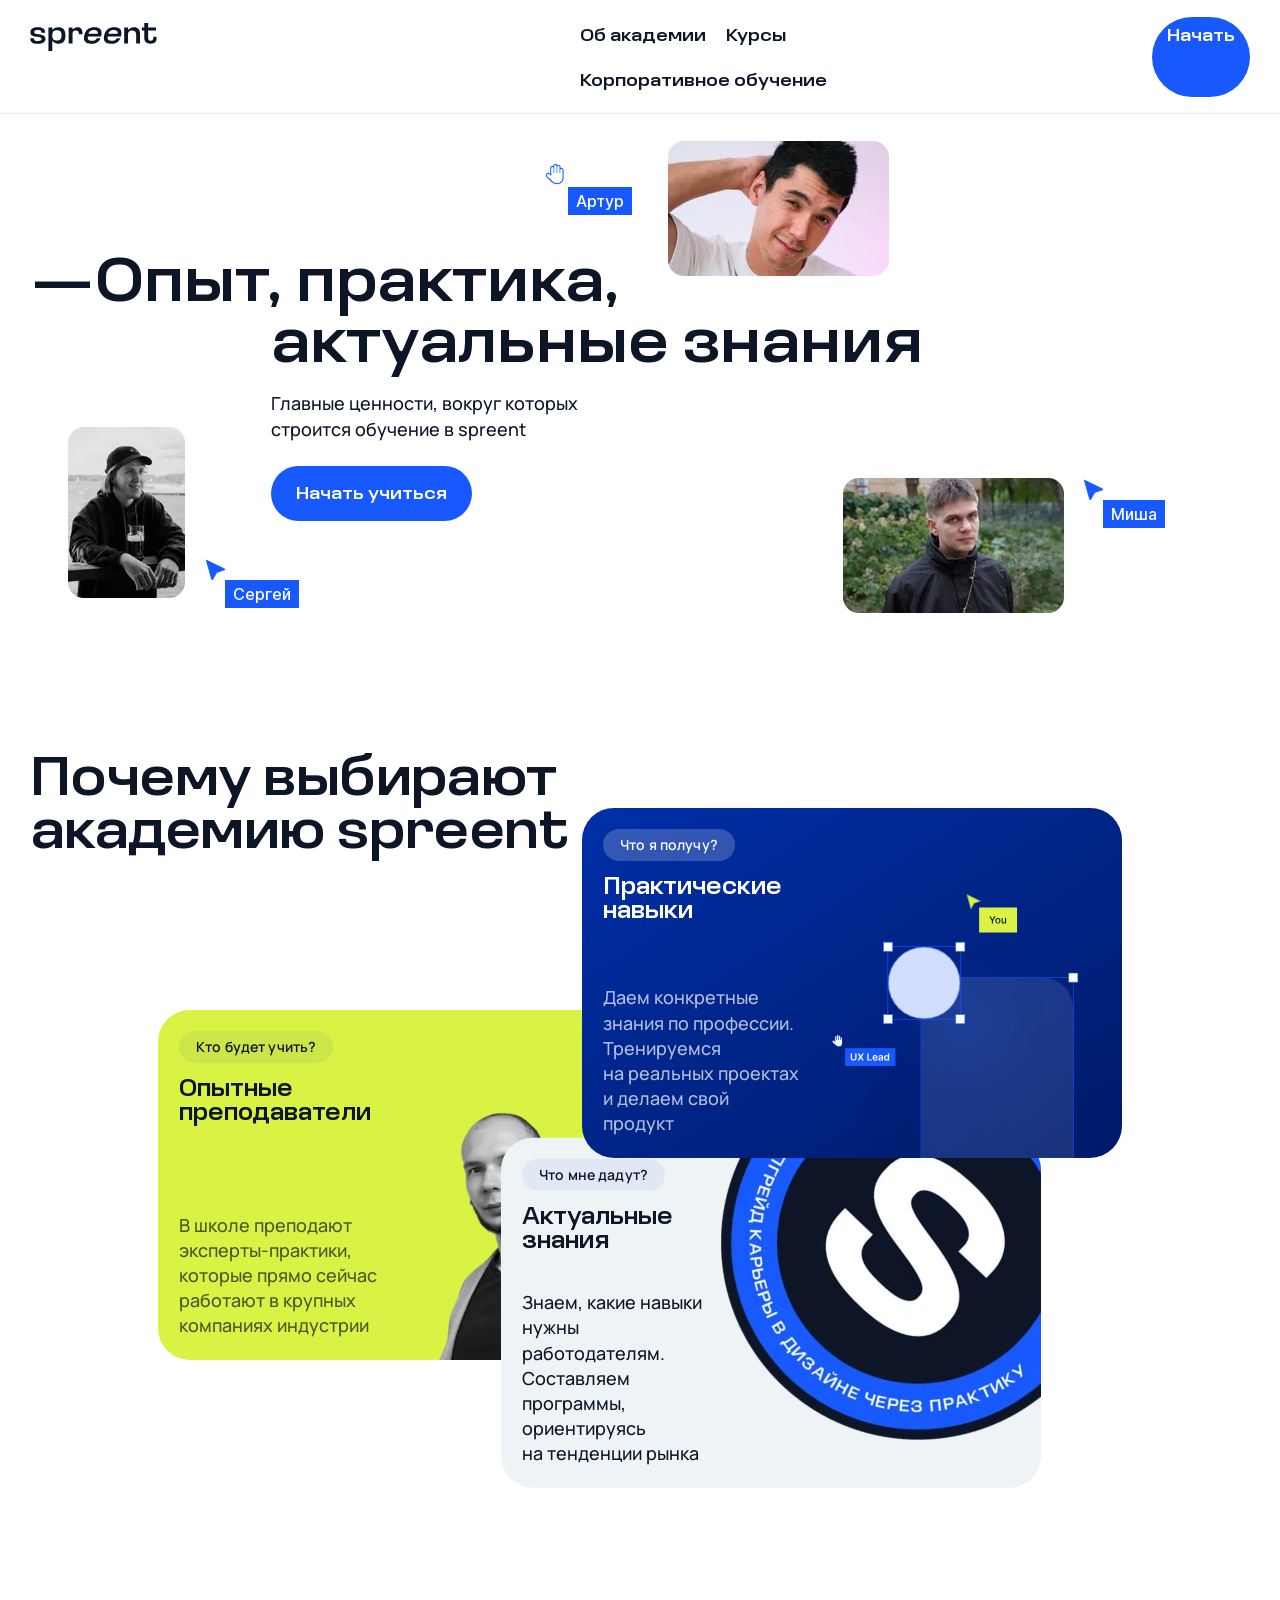
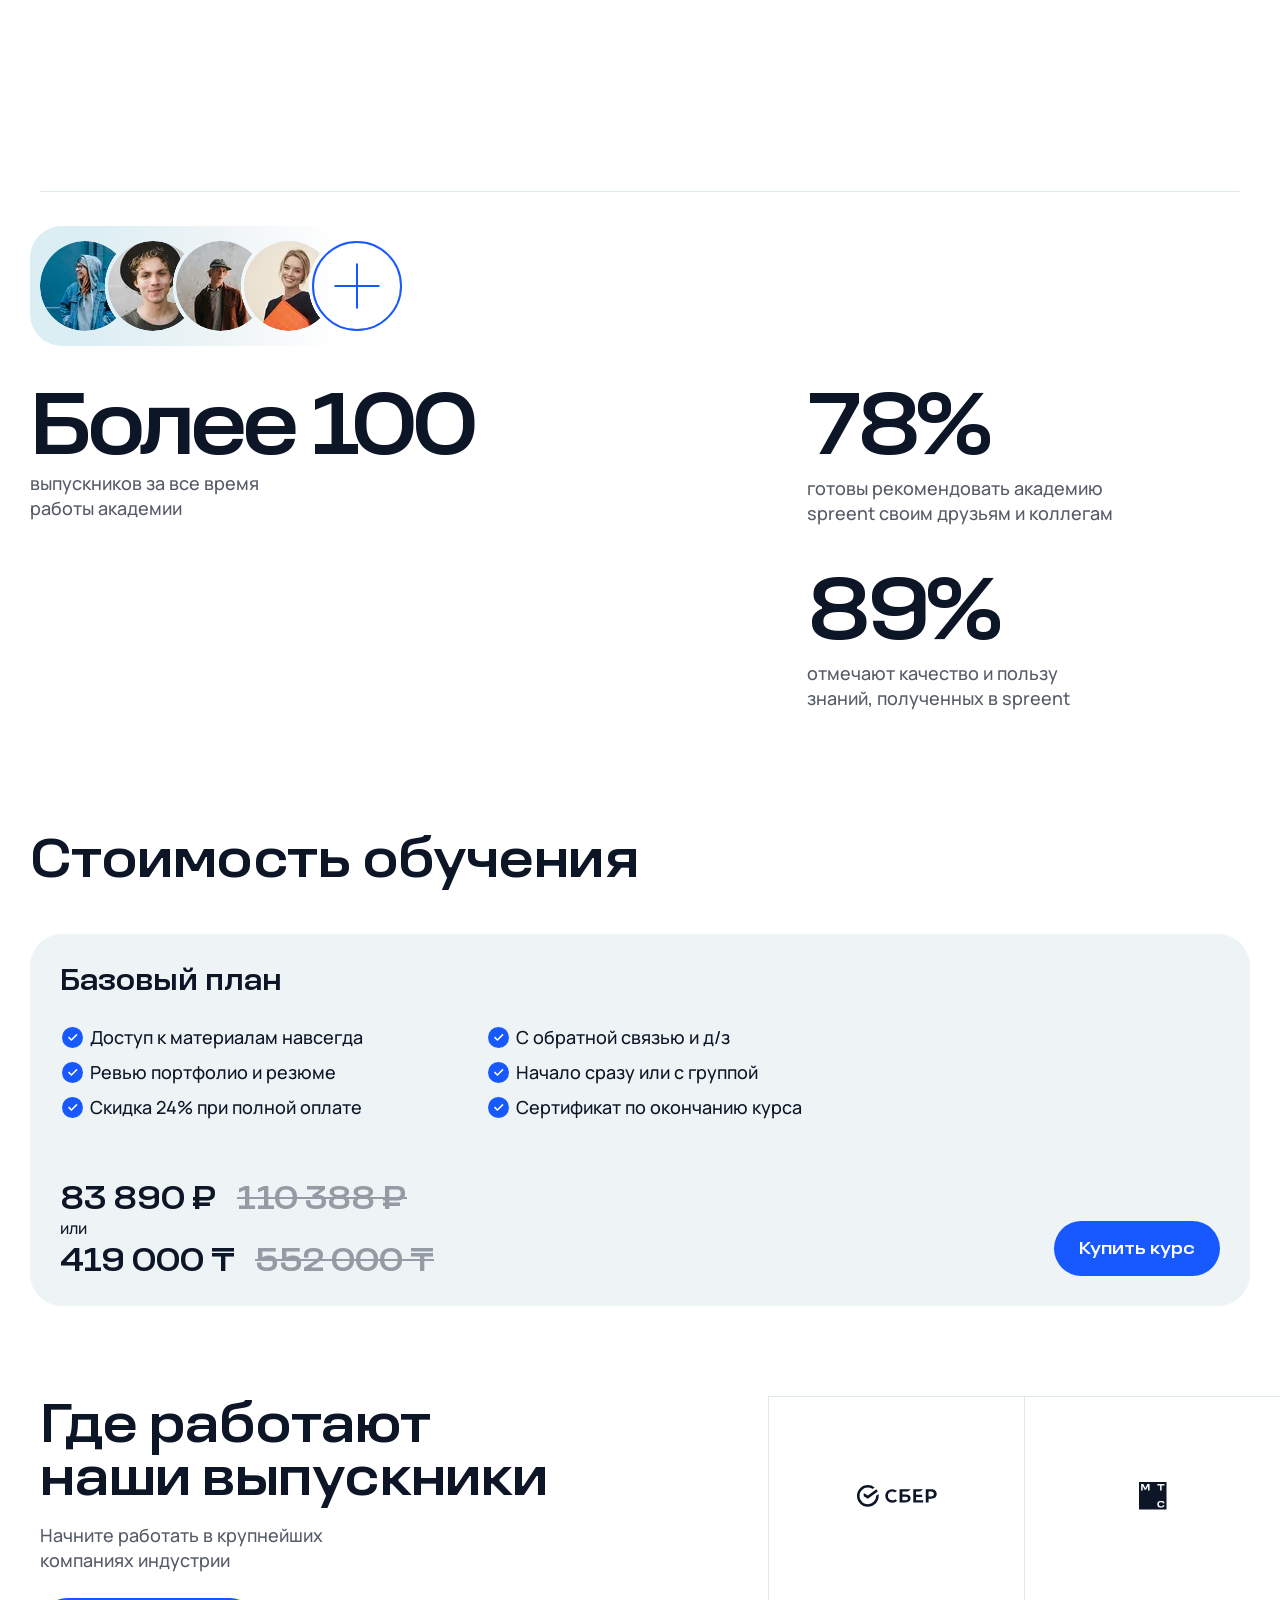
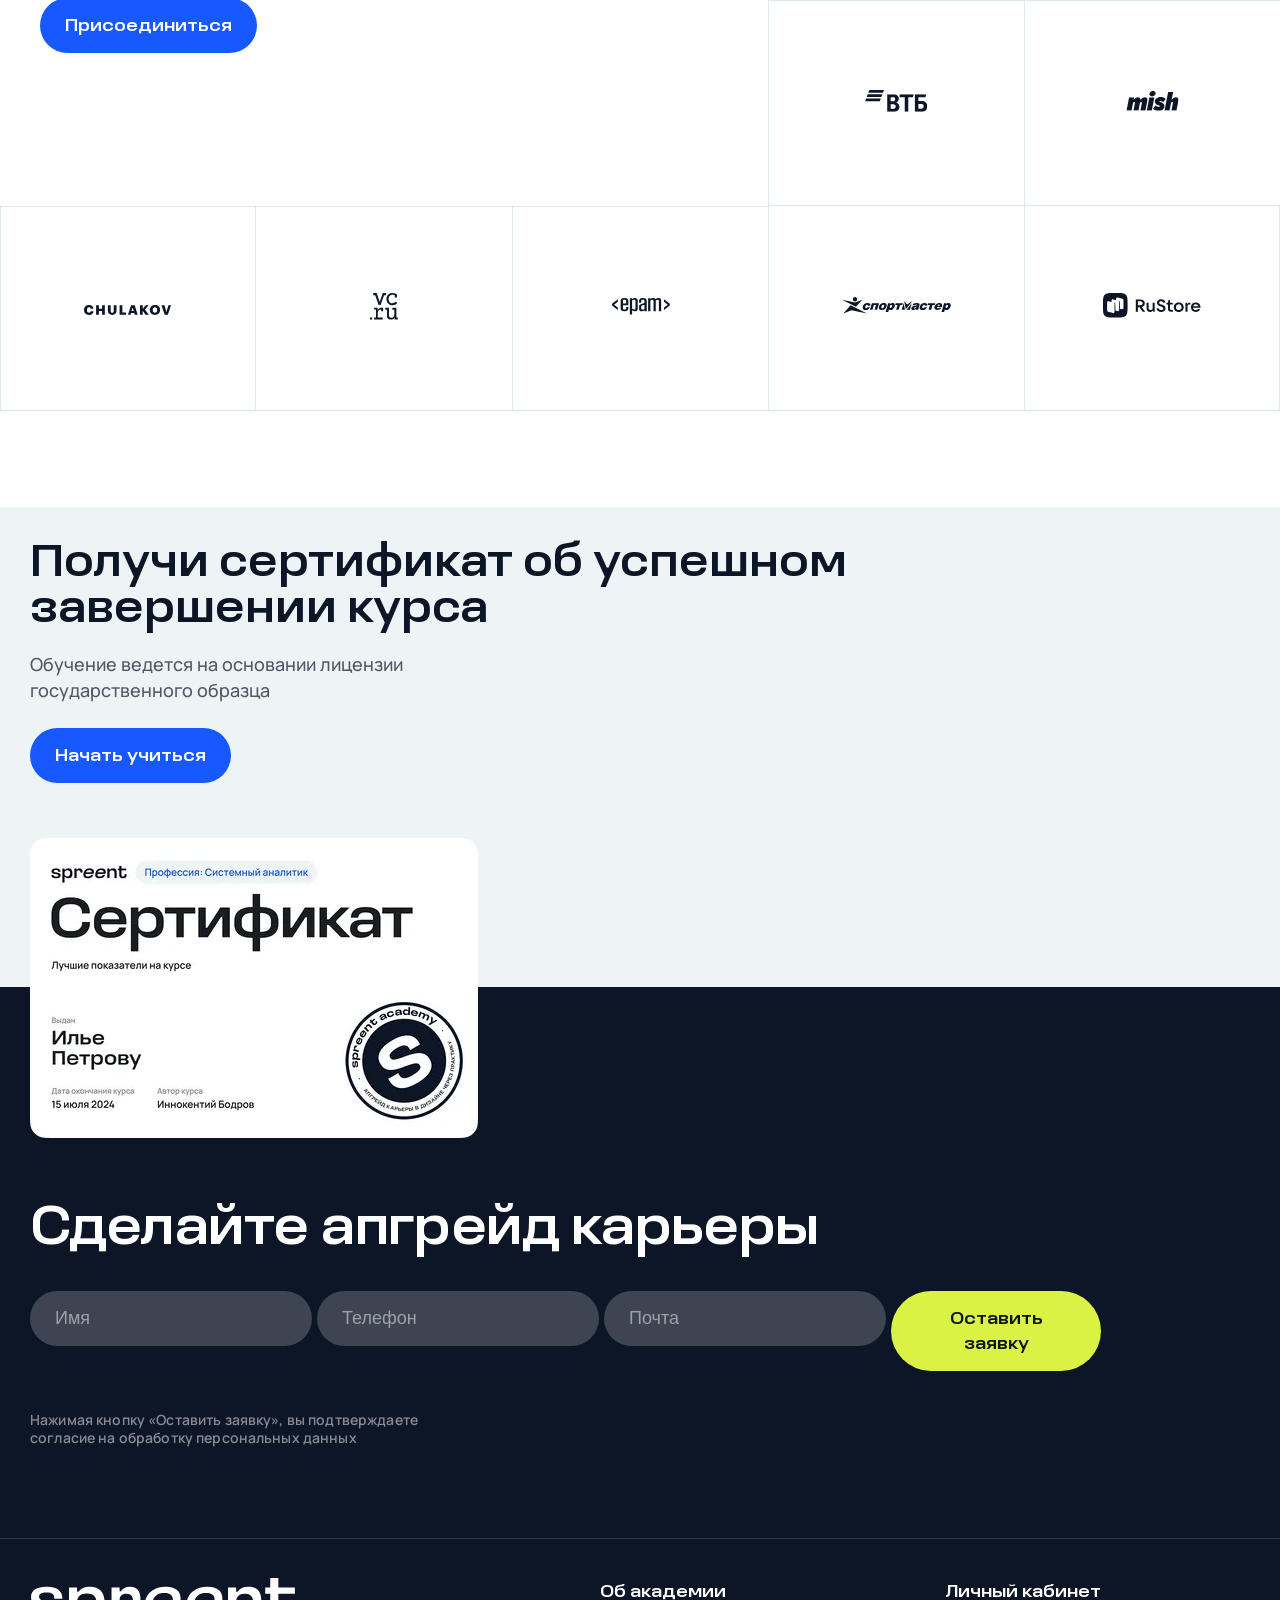
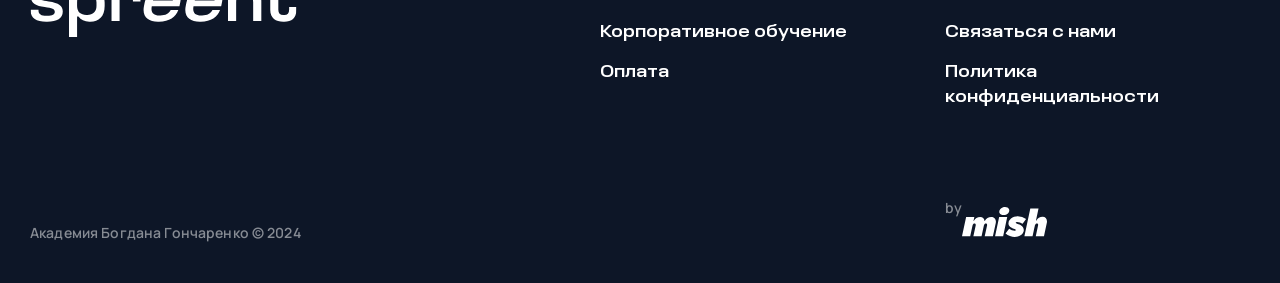
==== commit 8af412d9: "Deploying to gh-pages from @ savoyskiy/olympics-4@ac6d813ae9b9efdd9b8ee3904a8c78421cdb05db 🚀" ====
--- a/index.html
+++ b/index.html
@@ -1 +1 @@
-<!DOCTYPE html><html class="page" lang="ru"><head><meta charset="UTF-8"><title>Spreent Academy</title><meta name="viewport" content="width=device-width,initial-scale=1"><link rel="preload" href="fonts/Inter-Medium.woff2" type="font/woff2" as="font" crossorigin="anonymous"><link rel="preload" href="fonts/Inter-SemiBold.woff2" type="font/woff2" as="font" crossorigin="anonymous"><link rel="preload" href="fonts/LoosNormal-Medium.woff2" type="font/woff2" as="font" crossorigin="anonymous"><link rel="preload" href="fonts/LoosWide-Medium.woff2" type="font/woff2" as="font" crossorigin="anonymous"><link rel="preload" href="fonts/Manrope-Medium.woff2" type="font/woff2" as="font" crossorigin="anonymous"><link rel="preload" href="fonts/Manrope-SemiBold.woff2" type="font/woff2" as="font" crossorigin="anonymous"><link rel="stylesheet" href="styles/styles.css"><link rel="icon" href="favicon.ico"><link rel="icon" href="favicons/favicon-32x32.png" type="image/png"></head><body class="page__body"><header class="header"><nav class="header__navigation container"><a class="header__logo-link" href="index.html"><img class="header__logo" src="images/logo-spreent.svg" alt="Логотип Spreent Academy." width="127" height="28"></a><ul class="header__menu main-menu main-menu--hidden"><li class="main-menu__item"><a class="main-menu__link main-menu__link--current" href="about.html">Об академии</a></li><li class="main-menu__item"><a class="main-menu__link" href="courses.html">Курсы</a></li><li class="main-menu__item"><a class="main-menu__link" href="corporations.html">Корпоративное обучение</a></li></ul><a class="header__start" href="#form">Начать</a></nav><button class="header__mobile-menu-button" type="button"><span class="visually-hidden">Открытие и закрытие меню</span></button></header><main class="main"><h1 class="visually-hidden">Spreent Academy - академия дизайна</h1><section class="about container"><h2 class="visually-hidden">О нас</h2><div class="about__picture-top"><div class="about__picture-mark about__picture-mark--one"><p class="about__picture-name">Артур</p></div><picture><source media="(min-width: 1440px)" srcset="images/about/about-artur@1x.webp, images/about/about-artur@2x.webp 2x" type="image/webp" width="329" height="200"><source media="(min-width: 1440px)" srcset="images/about/about-artur@1x.png, images/about/about-artur@2x.png 2x" type="image/png" width="329" height="200"><source srcset="images/about/about-artur-mobile@1x.webp, images/about/about-artur-mobile@2x.webp 2x" type="image/webp" width="221" height="135"><img class="about__picture-one" src="images/about/about-artur-mobile@1x.png" srcset="images/about/about-artur-mobile@2x.png 2x" alt="Фото дизайнера Артура." width="221" height="135"></picture></div><div class="about__text-wrapper"><p class="about__header about__header--one">—Опыт, практика,</p><p class="about__header about__header--two">актуальные знания</p><p class="about__description">Главные ценности, вокруг которых<br>строится обучение в spreent</p><a class="about__link" href="#form">Начать учиться</a></div><div class="about__pictures-bottom"><div class="about__picture-bottom-two"><div class="about__picture-mark about__picture-mark--two"><p class="about__picture-name">Сергей</p></div><picture><source media="(min-width: 1440px)" srcset="images/about/about-sergey@1x.webp, images/about/about-sergey@2x.webp 2x" type="image/webp" width="175" height="256"><source media="(min-width: 1440px)" srcset="images/about/about-sergey@1x.png, images/about/about-sergey@2x.png 2x" type="image/png" width="175" height="256"><source srcset="images/about/about-sergey-mobile@1x.webp, images/about/about-sergey-mobile@2x.webp 2x" type="image/webp" width="117" height="171"><img class="about__picture-two" src="images/about/about-sergey-mobile@1x.png" srcset="images/about/about-sergey-mobile@2x.png 2x" alt="Фото дизайнера Сергея." width="117" height="171"></picture></div><div class="about__picture-bottom-three"><div class="about__picture-mark about__picture-mark--three"><p class="about__picture-name">Миша</p></div><picture><source media="(min-width: 1440px)" srcset="images/about/about-misha@1x.webp, images/about/about-misha@2x.webp 2x" type="image/webp" width="329" height="200"><source media="(min-width: 1440px)" srcset="images/about/about-misha@1x.png, images/about/about-misha@2x.png 2x" type="image/png" width="329" height="200"><source srcset="images/about/about-misha-mobile@1x.webp, images/about/about-misha-mobile@2x.webp 2x" type="image/webp" width="221" height="135"><img class="about__picture-three" src="images/about/about-misha-mobile@1x.png" srcset="images/about/about-misha-mobile@2x.png 2x" alt="Фото дизайнера Михаила." width="221" height="135"></picture></div></div></section><section class="advantages container"><h2 class="advantages__header">Почему выбирают<br>академию spreent</h2><ul class="advantages__list"><li class="advantages__item advantages__item--skills"><div class="advantages__text-wrapper"><p class="advantages__question">Что я получу?</p><h3 class="advantages__answer">Практические навыки</h3><p class="advantages__text">Даем конкретные знания по профессии. Тренируемся на реальных проектах<br>и делаем свой продукт</p></div><div class="advantages__image-wrapper"><picture><source media="(min-width: 1440px)" srcset="images/advantages/advantades-skills.svg" type="image/svg+xml" width="403" height="430"><img class="advantages__image" src="images/advantages/advantades-skills-mobile.svg" alt="Геометрические фигуры." width="356" height="380"></picture></div></li><li class="advantages__item advantages__item--teachers"><div class="advantages__text-wrapper"><p class="advantages__question">Кто будет учить?</p><h3 class="advantages__answer">Опытные преподаватели</h3><p class="advantages__text">В школе преподают эксперты-практики, которые прямо сейчас работают в крупных компаниях индустрии</p></div><div class="advantages__image-wrapper"><picture><source media="(min-width: 1440px)" srcset="images/advantages/advantage-teachers@1x.webp, images/advantages/advantage-teachers@2x.webp 2x" type="image/webp" width="441" height="489"><source media="(min-width: 1440px)" srcset="images/advantages/advantage-teachers@1x.png, images/advantages/advantage-teachers@2x.png 2x" type="image/png" width="441" height="489"><source srcset="images/advantages/advantage-teachers-mobile@1x.webp, images/advantages/advantage-teachers-mobile@2x.webp 2x" type="image/webp" width="285" height="390"><img class="advantages__image" src="images/advantages/advantage-teachers-mobile@1x.png" srcset="images/advantages/advantage-teachers-mobile@2x.png 2x" alt="Дизайнер Богдан Гончаренко." width="285" height="390"></picture></div></li><li class="advantages__item advantages__item--knowledge"><div class="advantages__text-wrapper"><p class="advantages__question">Что мне дадут?</p><h3 class="advantages__answer">Актуальные знания</h3><p class="advantages__text">Знаем, какие навыки нужны работодателям. Составляем программы, ориентируясь на тенденции рынка</p></div><div class="advantages__image-wrapper"><picture><source media="(min-width: 1440px)" srcset="images/advantages/spreent-academy@1x.webp, images/advantages/spreent-academy@2x.webp 2x" type="image/webp" width="562" height="562"><source media="(min-width: 1440px)" srcset="images/advantages/spreent-academy@1x.png, images/advantages/spreent-academy@2x.png 2x" type="image/png" width="562" height="562"><source srcset="images/advantages/spreent-academy-mobile@1x.webp, images/advantages/spreent-academy-mobile@2x.webp 2x" type="image/webp" width="438" height="438"><img class="advantages__image" src="images/advantages/spreent-academy-mobile@1x.png" srcset="images/advantages/spreent-academy-mobile@2x.png 2x" alt="Логотип Spreent Academy." width="438" height="438"></picture></div></li></ul></section><section class="students container"><h2 class="visually-hidden">Наши выпускники</h2><ul class="students__portraits-list"><li class="students__portraits-item"><span class="visually-hidden">Портрет студента.</span></li><li class="students__portraits-item"><span class="visually-hidden">Портрет студента.</span></li><li class="students__portraits-item"><span class="visually-hidden">Портрет студента.</span></li><li class="students__portraits-item"><span class="visually-hidden">Портрет студента.</span></li><li class="students__portraits-item"><a class="students__portraits-link" href="#form"><span class="visually-hidden">Ссылка на форму обратной связи.</span></a></li></ul><ul class="students__statistic-list"><li class="students__statistic-item students__statistic-item--number"><p class="students__statistic-fact students__statistic-fact--number">Более 100</p><p class="students__statistic-text">Выпускников за все время<br>работы академии</p></li><li class="students__statistic-item students__statistic-item--recommendation"><p class="students__statistic-fact students__statistic-fact--percent">78%</p><p class="students__statistic-text">Готовы рекомендовать академию<br>spreent своим друзьям и коллегам</p></li><li class="students__statistic-item students__statistic-item--benefit"><p class="students__statistic-fact students__statistic-fact--percent">89%</p><p class="students__statistic-text">Отмечают качество и пользу знаний, полученных в spreent</p></li></ul></section><section class="price container"><div class="price__header-wrapper"><h2 class="price__header">Стоимость обучения</h2></div><div class="price__wrapper"><h3 class="price__name">Базовый план</h3><ul class="price__content-list"><li class="price__content-item price__content-item--one">Доступ к материалам навсегда</li><li class="price__content-item price__content-item--two">С обратной связью и д/з</li><li class="price__content-item price__content-item--three">Ревью портфолио и резюме</li><li class="price__content-item price__content-item--four">Начало сразу или с группой</li><li class="price__content-item price__content-item--five">Скидка 24% при полной оплате</li><li class="price__content-item price__content-item--six">Сертификат по окончанию курса</li></ul><div class="price__money-wrapper"><p class="price__cost">Стоимость</p><p class="price__roubles"><span class="price__roubles-sale">83 890 ₽</span> <span class="price__roubles-full">110 388 ₽</span></p><p class="price__preposition">или</p><p class="price__tenge"><span class="price__tenge-sale">419 000 ₸</span> <span class="price__tenge-full">552 000 ₸</span></p></div><a class="price__link" href="#form">Купить курс</a></div></section><section class="recruiters container"><div class="recruiters__text-wrapper"><h2 class="recruiters__header">Где работают<br>наши выпускники</h2><p class="recruiters__text">Начните работать в крупнейших<br>компаниях индустрии</p><a class="recruiters__link" href="#form">Присоединиться</a></div><ul class="recruiters__list"><li class="recruiters__block recruiters__block--sber"><picture><source media="(min-width: 1440px)" srcset="images/recruiters/sber.svg" type="image/svg+xml" width="121" height="33"><img class="recruiters__logo" src="images/recruiters/sber.svg" alt="Логотип Сбербанка." width="80" height="22"></picture></li><li class="recruiters__block recruiters__block--mts"><picture><source media="(min-width: 1440px)" srcset="images/recruiters/mts.svg" type="image/svg+xml" width="42" height="42"><img class="recruiters__logo" src="images/recruiters/mts.svg" alt="Логотип МТС." width="28" height="28"></picture></li><li class="recruiters__block recruiters__block--vtb"><picture><source media="(min-width: 1440px)" srcset="images/recruiters/vtb.svg" type="image/svg+xml" width="94" height="34"><img class="recruiters__logo" src="images/recruiters/vtb.svg" alt="Логотип ВТБ." width="63" height="23"></picture></li><li class="recruiters__block recruiters__block--mish"><picture><source media="(min-width: 1440px)" srcset="images/recruiters/mish.svg" type="image/svg+xml" width="85" height="32"><img class="recruiters__logo" src="images/recruiters/mish.svg" alt="Логотип Mish." width="53" height="20"></picture></li><li class="recruiters__block recruiters__block--chulakov"><picture><source media="(min-width: 1440px)" srcset="images/recruiters/chulakov.svg" type="image/svg+xml" width="140" height="16"><img class="recruiters__logo" src="images/recruiters/chulakov.svg" alt="Логотип Chulakov." width="88" height="10"></picture></li><li class="recruiters__block recruiters__block--vcru"><picture><source media="(min-width: 1440px)" srcset="images/recruiters/vcru.svg" type="image/svg+xml" width="48" height="43"><img class="recruiters__logo" src="images/recruiters/vcru.svg" alt="Логотип vc.ru." width="29" height="27"></picture></li><li class="recruiters__block recruiters__block--epam"><picture><source media="(min-width: 1440px)" srcset="images/recruiters/epam.svg" type="image/svg+xml" width="93" height="30"><img class="recruiters__logo" src="images/recruiters/epam.svg" alt="Логотип epam." width="58" height="18"></picture></li><li class="recruiters__block recruiters__block--sportmaster"><picture><source media="(min-width: 1440px)" srcset="images/recruiters/sportmaster.svg" type="image/svg+xml" width="180" height="27"><img class="recruiters__logo" src="images/recruiters/sportmaster.svg" alt="Логотип Спортмастер." width="112" height="17"></picture></li><li class="recruiters__block recruiters__block--rustore"><picture><source media="(min-width: 1440px)" srcset="images/recruiters/rustore.svg" type="image/svg+xml" width="159" height="40"><img class="recruiters__logo" src="images/recruiters/rustore.svg" alt="Логотип RuStore." width="100" height="25"></picture></li></ul></section></main><footer class="footer"><section class="footer__sertificate sertificate"><h2 class="visually-hidden">Сертификат о завершении курса</h2><div class="sertificate__container container"><div class="sertificate__wrapper"><div class="sertificate__description"><div class="sertificate__header-wrapper"><h3 class="sertificate__header">Получи сертификат об успешном завершении курса</h3></div><p class="sertificate__text">Обучение ведется на основании лицензии государственного образца</p><div class="sertificate__link-wrapper"><a class="sertificate__link" href="#form">Начать учиться</a></div></div><picture><source media="(min-width: 1440px)" srcset="images/sertificate@1x.webp, images/sertificate@2x.webp 2x" type="image/webp" width="660" height="440"><source srcset="images/sertificate-mobile@1x.webp, images/sertificate-mobile@2x.webp 2x" type="image/webp" width="448" height="300"><source media="(min-width: 1440px)" srcset="images/sertificate@1x.png, images/sertificate@2x.png 2x" type="image/png" width="660" height="440"><img class="sertificate__image" src="images/sertificate-mobile@1x.png" srcset="images/sertificate-mobile@2x.png 2x" alt="Изображение сертификата о завершении курса." width="448" height="300"></picture></div></div></section><section class="footer__form form" id="form"><h2 class="visually-hidden">Форма обратной связи</h2><div class="form__container container"><h3 class="form__header">Сделайте апгрейд карьеры</h3><form class="form__body" action="https://echo.htmlacademy.ru" method="POST"><ul class="form__list"><li class="form__item"><label class="form__label form__label--name" for="name"><input class="form__input" type="text" autocomplete="name" id="name" name="name" placeholder="Имя" required data-pristine-required-message="Обязательное поле"></label></li><li class="form__item"><label class="form__label form__label--tel" for="phone"><input class="form__input form__input--tel" type="tel" autocomplete="tel" id="phone" name="phone" placeholder="Телефон" required data-pristine-required-message="Обязательное поле"></label></li><li class="form__item"><label class="form__label form__label--email" for="email"><input class="form__input form__input--email" type="text" autocomplete="email" id="email" name="email" placeholder="Почта" required data-pristine-required-message="Формат email: имя@сервер.домен"></label></li></ul><button class="form__submit" type="submit">Оставить заявку</button></form><p class="form__disclaimer">Нажимая кнопку «Оставить заявку», вы подтверждаете согласие на обработку персональных данных</p></div></section><div class="footer__bottom"><div class="footer__bottom-container container"><a class="footer__logo-link" href="index.html"><img class="footer__logo" src="images/logo-spreent-white.svg" alt="Логотип Spreent Academy." width="267" height="59"></a><ul class="footer__menu-list footer__site-menu"><li class="footer__menu-item"><a class="footer__menu-link" href="about.html">Об академии</a></li><li class="footer__menu-item"><a class="footer__menu-link" href="corporations.html">Корпоративное обучение</a></li><li class="footer__menu-item"><a class="footer__menu-link" href="payment.html">Оплата</a></li></ul><ul class="footer__menu-list footer__user-menu"><li class="footer__menu-item"><a class="footer__menu-link" href="account.html">Личный кабинет</a></li><li class="footer__menu-item"><a class="footer__menu-link" href="feedback.html">Связаться с нами</a></li><li class="footer__menu-item"><a class="footer__menu-link" href="privacy.html">Политика конфиденциальности</a></li></ul><p class="footer__signature">Академия Богдана Гончаренко © 2024</p><a class="footer__signature-link signature-link" href="https://mish.design"><span class="signature-link__preposition">by</span> <img class="signature-link__logo" src="images/mish-logo.svg" alt="Логотип Mish Product Lab." width="85" height="30"></a></div></div></footer><dialog class="modal"><div class="modal__content"><p class="modal__text">Ваша заявка принята, скоро свяжемся с Вами!</p><button class="modal__button" type="button">Ок</button></div></dialog><script src="scripts/index.js" type="module"></script><script src="vendor/pristine/pristine.min.js"></script></body></html>+<!DOCTYPE html><html class="page" lang="ru"><head><meta charset="UTF-8"><title>Spreent Academy</title><meta name="viewport" content="width=device-width,initial-scale=1"><link rel="preload" href="fonts/Inter-Medium.woff2" type="font/woff2" as="font" crossorigin="anonymous"><link rel="preload" href="fonts/Inter-SemiBold.woff2" type="font/woff2" as="font" crossorigin="anonymous"><link rel="preload" href="fonts/LoosNormal-Medium.woff2" type="font/woff2" as="font" crossorigin="anonymous"><link rel="preload" href="fonts/LoosWide-Medium.woff2" type="font/woff2" as="font" crossorigin="anonymous"><link rel="preload" href="fonts/Manrope-Medium.woff2" type="font/woff2" as="font" crossorigin="anonymous"><link rel="preload" href="fonts/Manrope-SemiBold.woff2" type="font/woff2" as="font" crossorigin="anonymous"><link rel="stylesheet" href="styles/styles.css"><link rel="icon" href="favicon.ico"><link rel="icon" href="favicons/favicon-32x32.png" type="image/png"></head><body class="page__body"><header class="header"><nav class="header__navigation container"><a class="header__logo-link" href="index.html"><img class="header__logo" src="images/logo-spreent.svg" alt="Логотип Spreent Academy." width="127" height="28"></a><ul class="header__menu main-menu main-menu--hidden"><li class="main-menu__item"><a class="main-menu__link main-menu__link--current" href="about.html">Об академии</a></li><li class="main-menu__item"><a class="main-menu__link" href="courses.html">Курсы</a></li><li class="main-menu__item"><a class="main-menu__link" href="corporations.html">Корпоративное обучение</a></li></ul><a class="header__start" href="#form">Начать</a></nav><button class="header__mobile-menu-button" type="button"><span class="visually-hidden">Открытие и закрытие меню</span></button></header><main class="main"><h1 class="visually-hidden">Spreent Academy - академия дизайна</h1><section class="about container"><h2 class="visually-hidden">О нас</h2><div class="about__picture-top"><p class="about__picture-name about__picture-name--one">Артур</p><picture><source media="(min-width: 1440px)" srcset="images/about/about-artur@1x.webp, images/about/about-artur@2x.webp 2x" type="image/webp" width="329" height="200"><source media="(min-width: 1440px)" srcset="images/about/about-artur@1x.png, images/about/about-artur@2x.png 2x" type="image/png" width="329" height="200"><source srcset="images/about/about-artur-mobile@1x.webp, images/about/about-artur-mobile@2x.webp 2x" type="image/webp" width="221" height="135"><img class="about__picture-one" src="images/about/about-artur-mobile@1x.png" srcset="images/about/about-artur-mobile@2x.png 2x" alt="Фото дизайнера Артура." width="221" height="135"></picture></div><div class="about__text-wrapper"><p class="about__header about__header--one">—Опыт, практика,</p><p class="about__header about__header--two">актуальные знания</p><p class="about__description">Главные ценности, вокруг которых<br>строится обучение в spreent</p><a class="about__link" href="#form">Начать учиться</a></div><div class="about__pictures-bottom"><div class="about__picture-bottom-two"><p class="about__picture-name about__picture-name--two">Сергей</p><picture><source media="(min-width: 1440px)" srcset="images/about/about-sergey@1x.webp, images/about/about-sergey@2x.webp 2x" type="image/webp" width="175" height="256"><source media="(min-width: 1440px)" srcset="images/about/about-sergey@1x.png, images/about/about-sergey@2x.png 2x" type="image/png" width="175" height="256"><source srcset="images/about/about-sergey-mobile@1x.webp, images/about/about-sergey-mobile@2x.webp 2x" type="image/webp" width="117" height="171"><img class="about__picture-two" src="images/about/about-sergey-mobile@1x.png" srcset="images/about/about-sergey-mobile@2x.png 2x" alt="Фото дизайнера Сергея." width="117" height="171"></picture></div><div class="about__picture-bottom-three"><p class="about__picture-name about__picture-name--three">Миша</p><picture><source media="(min-width: 1440px)" srcset="images/about/about-misha@1x.webp, images/about/about-misha@2x.webp 2x" type="image/webp" width="329" height="200"><source media="(min-width: 1440px)" srcset="images/about/about-misha@1x.png, images/about/about-misha@2x.png 2x" type="image/png" width="329" height="200"><source srcset="images/about/about-misha-mobile@1x.webp, images/about/about-misha-mobile@2x.webp 2x" type="image/webp" width="221" height="135"><img class="about__picture-three" src="images/about/about-misha-mobile@1x.png" srcset="images/about/about-misha-mobile@2x.png 2x" alt="Фото дизайнера Михаила." width="221" height="135"></picture></div></div></section><section class="advantages container"><h2 class="advantages__header">Почему выбирают<br>академию spreent</h2><ul class="advantages__list"><li class="advantages__item advantages__item--skills"><div class="advantages__text-wrapper"><p class="advantages__question">Что я получу?</p><h3 class="advantages__answer">Практические навыки</h3><p class="advantages__text">Даем конкретные знания по профессии. Тренируемся на реальных проектах<br>и делаем свой продукт</p></div><div class="advantages__image-wrapper"><picture><source media="(min-width: 1440px)" srcset="images/advantages/advantades-skills.svg" type="image/svg+xml" width="403" height="430"><img class="advantages__image" src="images/advantages/advantades-skills-mobile.svg" alt="Геометрические фигуры." width="356" height="380"></picture></div></li><li class="advantages__item advantages__item--teachers"><div class="advantages__text-wrapper"><p class="advantages__question">Кто будет учить?</p><h3 class="advantages__answer">Опытные преподаватели</h3><p class="advantages__text">В школе преподают эксперты-практики, которые прямо сейчас работают в крупных компаниях индустрии</p></div><div class="advantages__image-wrapper"><picture><source media="(min-width: 1440px)" srcset="images/advantages/advantage-teachers@1x.webp, images/advantages/advantage-teachers@2x.webp 2x" type="image/webp" width="441" height="489"><source media="(min-width: 1440px)" srcset="images/advantages/advantage-teachers@1x.png, images/advantages/advantage-teachers@2x.png 2x" type="image/png" width="441" height="489"><source srcset="images/advantages/advantage-teachers-mobile@1x.webp, images/advantages/advantage-teachers-mobile@2x.webp 2x" type="image/webp" width="285" height="390"><img class="advantages__image" src="images/advantages/advantage-teachers-mobile@1x.png" srcset="images/advantages/advantage-teachers-mobile@2x.png 2x" alt="Дизайнер Богдан Гончаренко." width="285" height="390"></picture></div></li><li class="advantages__item advantages__item--knowledge"><div class="advantages__text-wrapper"><p class="advantages__question">Что мне дадут?</p><h3 class="advantages__answer">Актуальные знания</h3><p class="advantages__text">Знаем, какие навыки нужны работодателям. Составляем программы, ориентируясь на тенденции рынка</p></div><div class="advantages__image-wrapper"><picture><source media="(min-width: 1440px)" srcset="images/advantages/spreent-academy@1x.webp, images/advantages/spreent-academy@2x.webp 2x" type="image/webp" width="562" height="562"><source media="(min-width: 1440px)" srcset="images/advantages/spreent-academy@1x.png, images/advantages/spreent-academy@2x.png 2x" type="image/png" width="562" height="562"><source srcset="images/advantages/spreent-academy-mobile@1x.webp, images/advantages/spreent-academy-mobile@2x.webp 2x" type="image/webp" width="438" height="438"><img class="advantages__image" src="images/advantages/spreent-academy-mobile@1x.png" srcset="images/advantages/spreent-academy-mobile@2x.png 2x" alt="Логотип Spreent Academy." width="438" height="438"></picture></div></li></ul></section><section class="students container"><h2 class="visually-hidden">Наши выпускники</h2><ul class="students__portraits-list"><li class="students__portraits-item"><span class="visually-hidden">Портрет студента.</span></li><li class="students__portraits-item"><span class="visually-hidden">Портрет студента.</span></li><li class="students__portraits-item"><span class="visually-hidden">Портрет студента.</span></li><li class="students__portraits-item"><span class="visually-hidden">Портрет студента.</span></li><li class="students__portraits-item"><a class="students__portraits-link" href="#form"><span class="visually-hidden">Ссылка на форму обратной связи.</span></a></li></ul><ul class="students__statistic-list"><li class="students__statistic-item students__statistic-item--number"><p class="students__statistic-fact students__statistic-fact--number">Более 100</p><p class="students__statistic-text">Выпускников за все время<br>работы академии</p></li><li class="students__statistic-item students__statistic-item--recommendation"><p class="students__statistic-fact students__statistic-fact--percent">78%</p><p class="students__statistic-text">Готовы рекомендовать академию<br>spreent своим друзьям и коллегам</p></li><li class="students__statistic-item students__statistic-item--benefit"><p class="students__statistic-fact students__statistic-fact--percent">89%</p><p class="students__statistic-text">Отмечают качество и пользу знаний, полученных в spreent</p></li></ul></section><section class="price container"><div class="price__header-wrapper"><h2 class="price__header">Стоимость обучения</h2></div><div class="price__wrapper"><h3 class="price__name">Базовый план</h3><ul class="price__content-list"><li class="price__content-item price__content-item--one">Доступ к материалам навсегда</li><li class="price__content-item price__content-item--two">С обратной связью и д/з</li><li class="price__content-item price__content-item--three">Ревью портфолио и резюме</li><li class="price__content-item price__content-item--four">Начало сразу или с группой</li><li class="price__content-item price__content-item--five">Скидка 24% при полной оплате</li><li class="price__content-item price__content-item--six">Сертификат по окончанию курса</li></ul><div class="price__money-wrapper"><p class="price__cost">Стоимость</p><p class="price__roubles"><span class="price__roubles-sale">83 890 ₽</span> <span class="price__roubles-full">110 388 ₽</span></p><p class="price__preposition">или</p><p class="price__tenge"><span class="price__tenge-sale">419 000 ₸</span> <span class="price__tenge-full">552 000 ₸</span></p></div><a class="price__link" href="#form">Купить курс</a></div></section><section class="recruiters container"><div class="recruiters__text-wrapper"><h2 class="recruiters__header">Где работают<br>наши выпускники</h2><p class="recruiters__text">Начните работать в крупнейших<br>компаниях индустрии</p><a class="recruiters__link" href="#form">Присоединиться</a></div><ul class="recruiters__list"><li class="recruiters__block recruiters__block--sber"><picture><source media="(min-width: 1440px)" srcset="images/recruiters/sber.svg" type="image/svg+xml" width="121" height="33"><img class="recruiters__logo" src="images/recruiters/sber.svg" alt="Логотип Сбербанка." width="80" height="22"></picture></li><li class="recruiters__block recruiters__block--mts"><picture><source media="(min-width: 1440px)" srcset="images/recruiters/mts.svg" type="image/svg+xml" width="42" height="42"><img class="recruiters__logo" src="images/recruiters/mts.svg" alt="Логотип МТС." width="28" height="28"></picture></li><li class="recruiters__block recruiters__block--vtb"><picture><source media="(min-width: 1440px)" srcset="images/recruiters/vtb.svg" type="image/svg+xml" width="94" height="34"><img class="recruiters__logo" src="images/recruiters/vtb.svg" alt="Логотип ВТБ." width="63" height="23"></picture></li><li class="recruiters__block recruiters__block--mish"><picture><source media="(min-width: 1440px)" srcset="images/recruiters/mish.svg" type="image/svg+xml" width="85" height="32"><img class="recruiters__logo" src="images/recruiters/mish.svg" alt="Логотип Mish." width="53" height="20"></picture></li><li class="recruiters__block recruiters__block--chulakov"><picture><source media="(min-width: 1440px)" srcset="images/recruiters/chulakov.svg" type="image/svg+xml" width="140" height="16"><img class="recruiters__logo" src="images/recruiters/chulakov.svg" alt="Логотип Chulakov." width="88" height="10"></picture></li><li class="recruiters__block recruiters__block--vcru"><picture><source media="(min-width: 1440px)" srcset="images/recruiters/vcru.svg" type="image/svg+xml" width="48" height="43"><img class="recruiters__logo" src="images/recruiters/vcru.svg" alt="Логотип vc.ru." width="29" height="27"></picture></li><li class="recruiters__block recruiters__block--epam"><picture><source media="(min-width: 1440px)" srcset="images/recruiters/epam.svg" type="image/svg+xml" width="93" height="30"><img class="recruiters__logo" src="images/recruiters/epam.svg" alt="Логотип epam." width="58" height="18"></picture></li><li class="recruiters__block recruiters__block--sportmaster"><picture><source media="(min-width: 1440px)" srcset="images/recruiters/sportmaster.svg" type="image/svg+xml" width="180" height="27"><img class="recruiters__logo" src="images/recruiters/sportmaster.svg" alt="Логотип Спортмастер." width="112" height="17"></picture></li><li class="recruiters__block recruiters__block--rustore"><picture><source media="(min-width: 1440px)" srcset="images/recruiters/rustore.svg" type="image/svg+xml" width="159" height="40"><img class="recruiters__logo" src="images/recruiters/rustore.svg" alt="Логотип RuStore." width="100" height="25"></picture></li></ul></section></main><footer class="footer"><section class="footer__sertificate sertificate"><h2 class="visually-hidden">Сертификат о завершении курса</h2><div class="sertificate__container container"><div class="sertificate__wrapper"><div class="sertificate__description"><div class="sertificate__header-wrapper"><h3 class="sertificate__header">Получи сертификат об успешном завершении курса</h3></div><p class="sertificate__text">Обучение ведется на основании лицензии государственного образца</p><div class="sertificate__link-wrapper"><a class="sertificate__link" href="#form">Начать учиться</a></div></div><picture><source media="(min-width: 1440px)" srcset="images/sertificate@1x.webp, images/sertificate@2x.webp 2x" type="image/webp" width="660" height="440"><source srcset="images/sertificate-mobile@1x.webp, images/sertificate-mobile@2x.webp 2x" type="image/webp" width="448" height="300"><source media="(min-width: 1440px)" srcset="images/sertificate@1x.png, images/sertificate@2x.png 2x" type="image/png" width="660" height="440"><img class="sertificate__image" src="images/sertificate-mobile@1x.png" srcset="images/sertificate-mobile@2x.png 2x" alt="Изображение сертификата о завершении курса." width="448" height="300"></picture></div></div></section><section class="footer__form form" id="form"><h2 class="visually-hidden">Форма обратной связи</h2><div class="form__container container"><h3 class="form__header">Сделайте апгрейд карьеры</h3><form class="form__body" action="https://echo.htmlacademy.ru" method="POST"><ul class="form__list"><li class="form__item"><label class="form__label form__label--name" for="name"><input class="form__input" type="text" autocomplete="name" id="name" name="name" placeholder="Имя" required data-pristine-required-message="Обязательное поле"></label></li><li class="form__item"><label class="form__label form__label--tel" for="phone"><input class="form__input form__input--tel" type="tel" autocomplete="tel" id="phone" name="phone" placeholder="Телефон" required data-pristine-required-message="Обязательное поле"></label></li><li class="form__item"><label class="form__label form__label--email" for="email"><input class="form__input form__input--email" type="text" autocomplete="email" id="email" name="email" placeholder="Почта" required data-pristine-required-message="Формат email: имя@сервер.домен"></label></li></ul><button class="form__submit" type="submit">Оставить заявку</button></form><p class="form__disclaimer">Нажимая кнопку «Оставить заявку», вы подтверждаете согласие на обработку персональных данных</p></div></section><div class="footer__bottom"><div class="footer__bottom-container container"><a class="footer__logo-link" href="index.html"><img class="footer__logo" src="images/logo-spreent-white.svg" alt="Логотип Spreent Academy." width="267" height="59"></a><ul class="footer__menu-list footer__site-menu"><li class="footer__menu-item"><a class="footer__menu-link" href="about.html">Об академии</a></li><li class="footer__menu-item"><a class="footer__menu-link" href="corporations.html">Корпоративное обучение</a></li><li class="footer__menu-item"><a class="footer__menu-link" href="payment.html">Оплата</a></li></ul><ul class="footer__menu-list footer__user-menu"><li class="footer__menu-item"><a class="footer__menu-link" href="account.html">Личный кабинет</a></li><li class="footer__menu-item"><a class="footer__menu-link" href="feedback.html">Связаться с нами</a></li><li class="footer__menu-item"><a class="footer__menu-link" href="privacy.html">Политика конфиденциальности</a></li></ul><p class="footer__signature">Академия Богдана Гончаренко © 2024</p><a class="footer__signature-link signature-link" href="https://mish.design"><span class="signature-link__preposition">by</span> <img class="signature-link__logo" src="images/mish-logo.svg" alt="Логотип Mish Product Lab." width="85" height="30"></a></div></div></footer><dialog class="modal"><div class="modal__content"><p class="modal__text">Ваша заявка принята, скоро свяжемся с Вами!</p><button class="modal__button" type="button">Ок</button></div></dialog><script src="scripts/index.js" type="module"></script><script src="vendor/pristine/pristine.min.js"></script></body></html>
--- a/styles/styles.css
+++ b/styles/styles.css
@@ -1 +1 @@
-@font-face{font-family:Loos;font-weight:500;font-style:normal;font-display:swap;src:url(../fonts/LoosNormal-Medium.woff2)format("woff2")}@font-face{font-family:LoosWide;font-weight:500;font-style:normal;font-display:swap;src:url(../fonts/LoosWide-Medium.woff2)format("woff2")}@font-face{font-family:Manrope;font-weight:500;font-style:normal;font-display:swap;src:url(../fonts/Manrope-Medium.woff2)format("woff2")}@font-face{font-family:Manrope;font-weight:600;font-style:normal;font-display:swap;src:url(../fonts/Manrope-SemiBold.woff2)format("woff2")}@font-face{font-family:Inter;font-weight:500;font-style:normal;font-display:swap;src:url(../fonts/Inter-Medium.woff2)format("woff2")}@font-face{font-family:Inter;font-weight:600;font-style:normal;font-display:swap;src:url(../fonts/Inter-SemiBold.woff2)format("woff2")}html{padding:0}body{color:#0d1627;overflow-wrap:break-word;flex-direction:column;min-width:480px;height:100vh;margin:0;padding:0;font-family:Manrope,sans-serif;display:flex}.container{box-sizing:border-box}@media (width>=1440px){.container{max-width:1440px;margin:0 auto}}.visually-hidden{white-space:nowrap;clip-path:inset(100%);border:0;width:1px;height:1px;margin:-1px;padding:0;position:absolute;overflow:hidden}.header{z-index:1;border-bottom:1px solid #e7e8ea;display:flex}.header--menu-open{width:100%;position:fixed}.header__navigation{background-color:#fff;flex-grow:1;padding:17px 20px 16px 15px;display:flex}@media (width>=1024px){.header__navigation{padding:17px 30px 16px}}@media (width>=1440px){.header__navigation{padding:17px 40px 16px}}.header__logo-link{margin:0 auto 0 0;padding:6px 0 0;display:block}.header__logo-link:hover,.header__logo-link:focus-visible{opacity:.7}.header__logo-link:active{opacity:.3}.header__logo{object-fit:contain;max-width:127px;display:block}.header__start{color:#fff;background-color:#1859ff;border-radius:136px;max-width:68px;padding:5px 15px;font-family:LoosWide,sans-serif;font-size:18px;font-weight:500;line-height:140%;text-decoration:none;display:block}@media (width>=1440px){.header__start{text-align:center;align-self:start}}.header__start:hover,.header__start:focus-visible{opacity:.7}.header__start:active{opacity:.3}.header__mobile-menu-button{cursor:pointer;background-color:#fff;border:none;border-left:1px solid #e7e8ea;width:68px;min-height:69px;padding:0;display:block;position:relative}.header__mobile-menu-button:before{content:"";background-color:#0d1627;width:28px;height:2px;position:absolute;top:26px;left:23px}.header__mobile-menu-button:after{content:"";background-color:#0d1627;width:28px;height:2px;position:absolute;top:42px;left:23px}.header__mobile-menu-button--open:before{transform-origin:0 0;top:24px;left:25px;transform:rotate(45deg)}.header__mobile-menu-button--open:after{transform-origin:0 100%;top:43px;left:25px;transform:rotate(-45deg)}.header__mobile-menu-button:hover,.header__mobile-menu-button:focus-visible{background-color:#e7e8ea}.header__mobile-menu-button:active{opacity:.3}.header__mobile-menu-button:disabled{pointer-events:none;background-color:#e7e8ea}.header__mobile-menu-button:disabled:before,.header__mobile-menu-button:disabled:after{background-color:#0d16271a}@media (width>=1024px){.header__mobile-menu-button{display:none}}.main-menu{box-sizing:border-box;z-index:1;background-color:#fff;flex-direction:column;row-gap:10px;width:100%;margin:0;padding:30px 15px;list-style-type:none;display:flex;position:absolute;top:70px;left:0}.main-menu--hidden{display:none}@media (width>=1024px){.main-menu--hidden{display:flex}.main-menu{flex-flow:wrap;column-gap:20px;max-width:472px;margin:0 100px 0 0;padding:0;position:static}}.main-menu__link{color:#0d1627;padding:5px 0;font-family:LoosWide,sans-serif;font-size:30px;font-weight:500;line-height:102%;text-decoration:none;display:block;position:relative}.main-menu__link:hover,.main-menu__link:focus-visible{opacity:.7}.main-menu__link:active{opacity:.3}@media (width>=1024px){.main-menu__link{font-size:18px;line-height:140%}}.main{background-color:#fff;flex-grow:1}.main--blur{filter:blur(80px)}.about{flex-direction:column;padding:40px 15px 60px;display:flex}@media (width>=768px){.about{padding:40px 30px 60px}}@media (width>=1024px){.about{padding:0 30px 70px}}@media (width>=1440px){.about{padding:0 40px 98px}}.about__text-wrapper{width:409px;margin:0 auto 39px;padding:0 0 0 41px}@media (width>=768px){.about__text-wrapper{width:509px}}@media (width>=1024px){.about__text-wrapper{z-index:1;width:auto;margin:0 0 -98px 241px;padding:0}}@media (width>=1440px){.about__text-wrapper{z-index:1;width:auto;margin:0 0 -141px 344px;padding:0}}.about__header{letter-spacing:-.01em;min-height:39px;margin:0;font-family:LoosWide,sans-serif;font-size:40px;font-weight:500;line-height:98%}@media (width>=1024px){.about__header{letter-spacing:0;min-height:56px;font-size:63px;line-height:88%}}@media (width>=1440px){.about__header{letter-spacing:0;min-height:79px;font-size:90px;line-height:88%}}.about__header--one{text-indent:-40px;margin:0 0 2px;position:relative}@media (width>=1024px){.about__header--one{text-indent:-96px;max-width:630px;margin:0 0 5px -145px;position:static}}@media (width>=1440px){.about__header--one{text-indent:-96px;max-width:900px;margin:0 0 5px -248px;position:static}}.about__header--two{margin:0 0 16px}@media (width>=1024px){.about__header--two{margin:0 0 24px}}@media (width>=1440px){.about__header--two{margin:0 0 35px}}.about__description{min-height:50px;margin:0 0 25px;font-size:18px;font-weight:500;line-height:140%}@media (width>=1024px){.about__description{width:595px;min-height:47px;margin:0 0 24px;font-size:18px;display:block}}@media (width>=1440px){.about__description{width:850px;min-height:67px;margin:0 0 34px;font-size:24px;display:block}}.about__link{color:#fff;text-align:center;background-color:#1859ff;border-radius:136px;padding:14px 25px 16px;font-family:LoosWide,sans-serif;font-size:18px;font-weight:500;line-height:140%;text-decoration:none;display:inline-block}.about__link:hover,.about__link:focus-visible{opacity:.7}.about__link:active{opacity:.3}@media (width>=1024px){.about__link{max-width:175px;margin:0}}@media (width>=1440px){.about__link{max-width:250px;margin:0}}.about__picture-top{margin:0 0 29px;padding:0 0 0 21px;display:flex}@media (width>=1024px){.about__picture-top{margin:0 0 -28px;padding:24px 0 0 538px}}@media (width>=1440px){.about__picture-top{margin:0 0 -39px;padding:34px 0 0 767px}}.about__picture-one{object-fit:contain;max-width:221px;display:block}@media (width>=1024px){.about__picture-one{max-width:231px;min-height:140px}}@media (width>=1440px){.about__picture-one{max-width:329px;min-height:200px}}.about__pictures-bottom{justify-content:space-between;display:flex}@media (width>=1024px){.about__pictures-bottom{padding:0 85px 0 38px}}@media (width>=1440px){.about__pictures-bottom{padding:0 122px 0 54px}}.about__picture-bottom-two{flex-direction:column-reverse;row-gap:14px;display:flex}@media (width>=1024px){.about__picture-bottom-two{flex-direction:row-reverse;align-items:end;column-gap:14px;min-width:206px}}@media (width>=1440px){.about__picture-bottom-two{flex-direction:row-reverse;align-items:end;column-gap:20px;min-width:294px}}.about__picture-two{object-fit:contain;max-width:117px;display:block}@media (width>=1024px){.about__picture-two{max-width:122px;min-height:179px;margin:0 0 14px}}@media (width>=1440px){.about__picture-two{max-width:175px;min-height:256px;margin:0 0 20px}}.about__picture-bottom-three{flex-direction:column;row-gap:29px;display:flex}@media (width>=1024px){.about__picture-bottom-three{flex-direction:row-reverse;align-items:end;column-gap:13px;margin:0}}@media (width>=1440px){.about__picture-bottom-three{flex-direction:row-reverse;align-items:end;column-gap:18px;margin:0}}.about__picture-three{object-fit:contain;max-width:221px;display:block}@media (width>=1024px){.about__picture-three{max-width:231px;min-height:140px}}@media (width>=1440px){.about__picture-three{max-width:329px;min-height:200px}}.about__picture-mark{align-self:start;align-items:start;height:54px;padding:0 0 0 26px;display:flex;position:relative}.about__picture-mark--one{margin:17px 41px 0 0}.about__picture-mark--one:before{content:"";background-image:url(../icons/stack.svg#hand);background-position:50%;background-repeat:no-repeat;width:26px;height:26px;position:absolute;top:0;left:0}@media (width>=1024px){.about__picture-mark--one{margin:24px 56px 0 0}}@media (width>=1440px){.about__picture-mark--one{margin:34px 61px 0 0}}.about__picture-mark--two{margin:0 0 0 110px}@media (width>=1024px){.about__picture-mark--two{align-self:end;margin:0 0 8px}}@media (width>=1440px){.about__picture-mark--two{align-self:end;margin:0 0 12px}}.about__picture-mark--two:before{content:"";background-color:#1859ff;width:26px;height:26px;position:absolute;top:0;left:0;mask-image:url(../icons/stack.svg#cursor);mask-position:2px 2px;mask-repeat:no-repeat}.about__picture-mark--three{align-self:start;margin:21px 0 0 14px}@media (width>=1024px){.about__picture-mark--three{align-self:end;margin:0 0 88px}}@media (width>=1440px){.about__picture-mark--three{align-self:end;margin:0 0 125px}}.about__picture-mark--three:before{content:"";background-color:#1859ff;width:26px;height:26px;position:absolute;top:0;left:0;mask-image:url(../icons/stack.svg#cursor);mask-position:2px 2px;mask-repeat:no-repeat}.about__picture-name{color:#fff;background-color:#1859ff;align-self:end;margin:0;padding:2px 8px;font-family:Inter,sans-serif;font-size:16px;font-weight:500;line-height:24px}.advantages{flex-direction:column;row-gap:40px;padding:90px 15px 130px;display:flex}@media (width>=768px){.advantages{padding:63px 30px}}@media (width>=1024px){.advantages{row-gap:43px;padding:63px 30px}}@media (width>=1440px){.advantages{row-gap:62px;padding:90px 40px}}.advantages__header{letter-spacing:-.01em;min-height:74px;margin:0;font-family:LoosWide,sans-serif;font-size:38px;font-weight:500;line-height:98%}@media (width>=1024px){.advantages__header{min-height:105px;font-size:55px;line-height:96%}}@media (width>=1440px){.advantages__header{min-height:105px;font-size:55px;line-height:96%}}.advantages__list{flex-direction:column;row-gap:15px;margin:0;padding:0;list-style-type:none;display:flex}@media (width>=1024px){.advantages__list{align-items:end;row-gap:0;min-width:964px;margin:0 auto}}@media (width>=1440px){.advantages__list{align-items:end;row-gap:0;margin:0}}.advantages__item{border-radius:32px;flex-direction:column;justify-content:space-between;min-height:600px;display:flex}@media (width>=768px){.advantages__item{flex-direction:row;min-height:auto}}@media (width>=1024px){.advantages__item{flex-direction:row;width:540px;min-height:350px}}@media (width>=1440px){.advantages__item{flex-direction:row;width:785px;min-height:500px}}.advantages__image-wrapper{display:flex}@media (width>=1024px){.advantages__image-wrapper{align-self:end;width:330px;display:flex}}@media (width>=1440px){.advantages__image-wrapper{align-self:end;width:471px;display:flex}}.advantages__image{object-fit:contain;display:block}.advantages__answer{min-height:30px;margin:0 0 15px;font-family:LoosWide,sans-serif;font-size:30px;font-weight:500;line-height:102%}@media (width>=1024px){.advantages__answer{margin:0 0 32px;font-size:24px}}@media (width>=1440px){.advantages__answer{margin:0 0 45px;font-size:34px}}.advantages__text{min-height:75px;margin:0;font-family:Manrope,sans-serif;font-size:18px;font-weight:500;line-height:140%}.advantages__item--teachers{background-color:#d9f243}@media (width>=1024px){.advantages__item--teachers{align-self:start;margin-top:-238px}}@media (width>=1440px){.advantages__item--teachers{align-self:start;margin-top:-340px}}.advantages__item--teachers .advantages__question{background-color:#0027b20f}.advantages__item--teachers .advantages__image-wrapper{justify-content:end;margin:-16px 0 0;padding:0}@media (width>=768px){.advantages__item--teachers .advantages__image-wrapper{margin:0 -3px 0 0;padding:0}}@media (width>=1024px){.advantages__item--teachers .advantages__image-wrapper{margin:0;padding:8px 0 0}}@media (width>=1440px){.advantages__item--teachers .advantages__image-wrapper{margin:0;padding:11px 0 0}}.advantages__item--teachers .advantages__image{border-radius:32px;max-width:285px}@media (width>=768px){.advantages__item--teachers .advantages__image{max-height:380px}}@media (width>=1024px){.advantages__item--teachers .advantages__image{max-width:309px;max-height:273px;margin:0 42px 0 0}}@media (width>=1440px){.advantages__item--teachers .advantages__image{max-width:441px;max-height:initial;margin:0 60px 0 0}}@media (width>=1024px){.advantages__item--teachers .advantages__text{color:#0d1627b3}}@media (width>=1440px){.advantages__item--teachers .advantages__text{color:#0d1627b3}}.advantages__item--skills{color:#fff;background-color:#002fa8;background-image:linear-gradient(to bottom right,#002fa8 0%,#001a68 100%)}@media (width>=1024px){.advantages__item--skills{z-index:1}}@media (width>=1440px){.advantages__item--skills{z-index:1}}.advantages__item--skills .advantages__question{background-color:#fff3}.advantages__item--skills .advantages__image-wrapper{justify-content:end;padding:0 34px 0 0}@media (width>=768px){.advantages__item--skills .advantages__image-wrapper{padding:0 14px 0 0}}@media (width>=1024px){.advantages__item--skills .advantages__image-wrapper{padding:49px 0 0}}@media (width>=1440px){.advantages__item--skills .advantages__image-wrapper{padding:70px 0 0}}.advantages__item--skills .advantages__image{max-width:356px}@media (width>=768px){.advantages__item--skills .advantages__image{border-radius:16px}}@media (width>=1024px){.advantages__item--skills .advantages__image{border-radius:0;max-width:282px;max-height:266px;margin:0 27px 0 0}}@media (width>=1440px){.advantages__item--skills .advantages__image{max-width:403px;max-height:initial;margin:0 38px 0 0}}@media (width>=1024px){.advantages__item--skills .advantages__text{color:#ffffffb3}}@media (width>=1440px){.advantages__item--skills .advantages__text{color:#ffffffb3}}.advantages__item--knowledge{background-color:#eef4f6}@media (width>=1024px){.advantages__item--knowledge{margin:-42px 81px 0 0}}@media (width>=1440px){.advantages__item--knowledge{margin:-60px 116px 0 0}}.advantages__item--knowledge .advantages__question{background-color:#0027b20f}.advantages__item--knowledge .advantages__image-wrapper{border-radius:32px;justify-content:end;height:382px;position:relative;overflow:hidden}@media (width>=1024px){.advantages__item--knowledge .advantages__image-wrapper{justify-content:start;align-items:end;width:330px;height:350px}}@media (width>=1440px){.advantages__item--knowledge .advantages__image-wrapper{justify-content:start;align-items:end;width:471px;height:500px}}.advantages__item--knowledge .advantages__image{max-width:438px;margin:0 -105px 0 0;transform:rotate(-30deg)}@media (width>=1024px){.advantages__item--knowledge .advantages__image{max-width:394px;margin:0;position:relative;top:-26px;transform:rotate(-30deg)scaleY(96%)}}@media (width>=1440px){.advantages__item--knowledge .advantages__image{max-width:562px;margin:0;position:relative;top:-37px;transform:rotate(-30deg)scaleY(96%)}}.advantages__text-wrapper{padding:30px 30px 0;display:grid}@media (width>=768px){.advantages__text-wrapper{grid-template-rows:min-content auto min-content;grid-template-columns:320px;padding:21px 0 21px 21px;display:grid}}@media (width>=1024px){.advantages__text-wrapper{grid-template-rows:min-content auto min-content;grid-template-columns:199px;padding:21px 0 21px 21px;display:grid}}@media (width>=1440px){.advantages__text-wrapper{grid-template-rows:min-content auto min-content;grid-template-columns:284px;padding:30px 0 30px 30px;display:grid}}.advantages__question{letter-spacing:.01em;border-radius:100px;place-self:start;min-height:18px;margin:0 0 12px;padding:7px 17px;font-family:Manrope,sans-serif;font-size:14px;font-weight:600;line-height:130%;display:block}@media (width>=1024px){.advantages__question{justify-self:start}}@media (width>=1440px){.advantages__question{justify-self:start}}.students{flex-direction:column;padding:60px 15px 117px;display:flex;position:relative}.students:before{content:"";background-color:#dee9ed;height:1px;position:absolute;top:60px;left:15px;right:15px}@media (width>=768px){.students{padding:60px 30px}}@media (width>=1024px){.students{padding:60px 30px}.students:before{top:60px;left:40px;right:40px}}@media (width>=1440px){.students{padding:79px 40px}.students:before{top:78px;left:40px;right:40px}}.students__portraits-list{flex-wrap:wrap;align-self:start;margin:30px 10px 20px 0;padding:27px 21px;list-style-type:none;display:flex}@media (width>=1024px){.students__portraits-list{background-image:linear-gradient(270deg,#fff 19%,#eef4f6 51%,#daeef4 89%);border-radius:32px;margin:35px 10px 30px 0;padding:15px 10px}}@media (width>=1440px){.students__portraits-list{background-image:linear-gradient(270deg,#fff 19%,#eef4f6 51%,#daeef4 89%);border-radius:32px;margin:35px 10px 30px 0;padding:20px 10px}}.students__portraits-item{background-position:50%;background-repeat:no-repeat;background-size:cover;border-radius:50%}.students__portraits-item:not(:last-child){background-color:#1859ff80;width:90px;height:90px;mask-image:radial-gradient(circle at calc(125% + 3px),#0000 50.5px,#0d1627 51px)}@media (width>=1440px){.students__portraits-item:not(:last-child){width:120px;height:120px;mask-image:radial-gradient(circle at calc(125% + 5px),#0000 69.5px,#0d1627 70px)}}.students__portraits-item:not(:first-child){margin:0 0 0 -22px}@media (width>=1440px){.students__portraits-item:not(:first-child){margin:0 0 0 -30px}}.students__portraits-item:first-child{background-image:image-set("../images/students/portrait-mobile-1@2x.webp" 2x,"../images/students/portrait-mobile-1@2x.jpg" 2x,"../images/students/portrait-mobile-1@1x.webp" 1x,"../images/students/portrait-mobile-1@1x.jpg" 1x)}@media (width>=1440px){.students__portraits-item:first-child{background-image:image-set("../images/students/portrait-1@2x.webp" 2x,"../images/students/portrait-1@2x.jpg" 2x,"../images/students/portrait-1@1x.webp" 1x,"../images/students/portrait-1@1x.jpg" 1x)}}.students__portraits-item:nth-child(2){background-image:image-set("../images/students/portrait-mobile-2@2x.webp" 2x,"../images/students/portrait-mobile-2@2x.jpg" 2x,"../images/students/portrait-mobile-2@1x.webp" 1x,"../images/students/portrait-mobile-2@1x.jpg" 1x)}@media (width>=1440px){.students__portraits-item:nth-child(2){background-image:image-set("../images/students/portrait-2@2x.webp" 2x,"../images/students/portrait-2@2x.jpg" 2x,"../images/students/portrait-2@1x.webp" 1x,"../images/students/portrait-2@1x.jpg" 1x)}}.students__portraits-item:nth-child(3){background-image:image-set("../images/students/portrait-mobile-3@2x.webp" 2x,"../images/students/portrait-mobile-3@2x.jpg" 2x,"../images/students/portrait-mobile-3@1x.webp" 1x,"../images/students/portrait-mobile-3@1x.jpg" 1x)}@media (width>=1440px){.students__portraits-item:nth-child(3){background-image:image-set("../images/students/portrait-3@2x.webp" 2x,"../images/students/portrait-3@2x.jpg" 2x,"../images/students/portrait-3@1x.webp" 1x,"../images/students/portrait-3@1x.jpg" 1x)}}.students__portraits-item:nth-child(4){background-image:image-set("../images/students/portrait-mobile-4@2x.webp" 2x,"../images/students/portrait-mobile-4@2x.png" 2x,"../images/students/portrait-mobile-4@1x.webp" 1x,"../images/students/portrait-mobile-4@1x.png" 1x)}@media (width>=1440px){.students__portraits-item:nth-child(4){background-image:image-set("../images/students/portrait-4@2x.webp" 2x,"../images/students/portrait-4@2x.png" 2x,"../images/students/portrait-4@1x.webp" 1x,"../images/students/portrait-4@1x.png" 1x)}}.students__portraits-link{border:2px solid #1859ff;border-radius:50%;width:86px;height:86px;display:block;position:relative}.students__portraits-link:before{content:"";background-color:#1859ff;width:45px;height:2px;position:absolute;top:50%;left:50%;transform:translate(-50%,-50%)}.students__portraits-link:after{content:"";background-color:#1859ff;width:2px;height:45px;position:absolute;top:50%;left:50%;transform:translate(-50%,-50%)}.students__portraits-link:hover,.students__portraits-link:focus-visible{opacity:.7;background-color:#daeef4}.students__portraits-link:active{opacity:.3}@media (width>=1440px){.students__portraits-link{width:116px;height:116px}.students__portraits-link:before{width:60px}.students__portraits-link:after{height:60px}}.students__statistic-list{grid-template:"number"min-content"recommendation"min-content"benefit"min-content/1fr;row-gap:30px;margin:0;padding:0;list-style-type:none;display:grid}@media (width>=1024px){.students__statistic-list{grid-template:"number recommendation"min-content"number benefit"min-content/auto 443px;gap:35px 100px}}.students__statistic-item--number{grid-area:number}.students__statistic-item--recommendation{grid-area:recommendation}.students__statistic-item--benefit{grid-area:benefit}.students__statistic-fact{letter-spacing:-.06em;min-height:90px;font-family:LoosWide,sans-serif;font-size:90px;line-height:100%}.students__statistic-fact--percent{margin:0 0 10px}@media (width>=1440px){.students__statistic-fact--percent{letter-spacing:0;margin:0 0 9px}}.students__statistic-fact--number{margin:0 0 5px}@media (width>=1440px){.students__statistic-fact--number{min-height:120px;padding:18px 0 0;font-size:120px}}.students__statistic-text{color:#0d1627b3;text-transform:lowercase;min-height:50px;margin:0;font-size:18px;font-weight:500;line-height:140%}.price{flex-direction:column;row-gap:27px;padding:60px 15px;display:flex}@media (width>=1024px){.price{row-gap:43px;padding:60px 30px 90px}}@media (width>=1440px){.price{row-gap:43px;padding:60px 40px 120px}}.price__header-wrapper{min-height:40px;display:block;overflow:hidden}@media (width>=1024px){.price__header-wrapper{min-height:60px}}@keyframes price-header-lifting{0%{transform:translateY(100%)}to{transform:translateY(0%)}}.price__header{letter-spacing:-.01em;min-height:37px;margin:0;font-family:LoosWide,sans-serif;font-size:38px;font-weight:500;line-height:98%}@media (width>=1024px){.price__header{min-height:52px;font-size:55px;line-height:96%}}@media (prefers-reduced-motion:no-preference){.price__header--lifted{animation-name:price-header-lifting;animation-duration:1s}}.price__wrapper{background-color:#eef4f6;border-radius:32px;grid-template:"name name"min-content"list list"min-content"price link"min-content/1fr 166px;gap:30px 40px;padding:30px;display:grid}@media (width>=1440px){.price__wrapper{grid-template:"name price"min-content"list."min-content".link"min-content/1fr 384px;gap:6px 40px;padding:30px 19px 30px 30px}}.price__name{grid-area:name;min-height:30px;margin:0;font-family:LoosWide,sans-serif;font-size:30px;font-weight:500;line-height:102%}@media (width>=1440px){.price__name{font-size:34px}}.price__content-list{grid-area:list;row-gap:15px;margin:0 0 40px;padding:0;font-size:18px;font-weight:500;line-height:140%;list-style-type:none;display:grid;position:relative}.price__content-list:before{content:"";background-color:#0d16271a;height:1px;position:absolute;bottom:-39px;left:0;right:0}@media (width>=1024px){.price__content-list{grid-template:"one four"min-content"two five"min-content"three six"min-content/400px 400px;gap:10px 26px;margin:0 0 30px}.price__content-list:before{content:none}}@media (width>=1440px){.price__content-list{grid-template:"one four"min-content"two five"min-content"three six"min-content/400px 400px;gap:10px 26px;margin:0}.price__content-list:before{content:none}}.price__content-item{padding:0 0 0 30px;position:relative}.price__content-item:before{content:"";background-color:#1859ff;background-image:url(../icons/stack.svg#check);background-position:50%;background-repeat:no-repeat;background-size:10px;border-radius:50%;width:21px;height:21px;position:absolute;top:2px;left:2px}@media (width>=1440px){.price__content-item--one{grid-area:one}.price__content-item--two{grid-area:two}.price__content-item--three{grid-area:three}.price__content-item--four{grid-area:four}.price__content-item--five{grid-area:five}.price__content-item--six{grid-area:six}}.price__money-wrapper{flex-direction:column;grid-area:price;row-gap:2px;min-height:95px;display:flex;position:relative}@media (width>=1440px){.price__money-wrapper:before{content:"";background-color:#0d16271a;width:1px;height:270px;position:absolute;top:0;left:-40px}.price__money-wrapper{margin:0 0 43px}}.price__cost{margin:0 0 5px;font-family:LoosWide,sans-serif;font-size:18px;font-weight:500;line-height:140%;display:none}@media (width>=1440px){.price__cost{min-height:25px;margin:0 0 3px;display:inline}}.price__roubles,.price__tenge{column-gap:20px;min-height:34px;margin:0;font-family:LoosWide,sans-serif;font-size:34px;font-weight:500;line-height:102%;display:flex}.price__roubles-full,.price__tenge-full{color:#949ba4;display:none;position:relative}.price__roubles-full:before,.price__tenge-full:before{content:"";background-color:#949ba4;height:2px;position:absolute;top:20px;left:0;right:0}@media (width>=1440px){.price__roubles-full,.price__tenge-full{display:inline}}.price__preposition{text-transform:lowercase;min-height:22px;margin:0;font-size:16px;font-weight:500;line-height:140%}.price__link{color:#fff;text-align:center;background-color:#1859ff;border-radius:136px;grid-area:link;align-self:end;padding:14px 25px 16px;font-family:LoosWide,sans-serif;font-size:18px;font-weight:500;line-height:140%;text-decoration:none;display:inline-block}@media (width>=1440px){.price__link{justify-self:start;max-width:250px}}.price__link:hover,.price__link:focus-visible{opacity:.7}.price__link:active{opacity:.3}.recruiters{flex-direction:column;padding:0 0 126px;display:flex}@media (width>=1024px){.recruiters{grid-template-rows:auto;grid-template-columns:1fr;padding:0 0 96px;display:grid}}@media (width>=1440px){.recruiters{padding:80px 0}}.recruiters__list{grid-template:"sber mts vtb"160px"mish chulakov vcru"159px"epam sportmaster rustore"159px/1fr 1fr 1fr;min-height:478px;margin:0;padding:0;list-style-type:none;display:grid}@media (width>=768px){.recruiters__list{grid-template:"sber mts vtb."192px"empty mish chulakov vcru"192px"epam sportmaster rustore."192px/1fr 1fr 1fr 1fr}}@media (width>=1024px){.recruiters__list{grid-template:"empty empty empty sber mts"205px"empty empty empty vtb mish"205px"chulakov vcru epam sportmaster rustore"205px/1fr 1fr 1fr 1fr 1fr;margin:-287px 0 0}}@media (width>=1440px){.recruiters__list{grid-template:"empty empty empty vtb mts sber"240px"empty empty empty.sportmaster rustore"239px"mish chulakov vcru epam. ."239px/1fr 1fr 1fr 1fr 1fr 1fr;margin:-324px 0 0}}.recruiters__list:before{content:"";border:none;display:none}@media (width>=1024px){.recruiters__list:before{grid-area:empty;min-height:205px;display:block}}@media (width>=1440px){.recruiters__list:before{min-height:239px}}.recruiters__text-wrapper{flex-direction:column;align-items:start;padding:60px 15px;display:flex}@media (width>=1024px){.recruiters__text-wrapper{z-index:1;max-width:535px;min-height:257px;padding:0 40px 30px}}@media (width>=1440px){.recruiters__text-wrapper{max-width:640px;min-height:284px;padding:0 40px 40px 39px}}.recruiters__header{letter-spacing:-.01em;min-height:74px;margin:0 0 19px;font-family:LoosWide,sans-serif;font-size:38px;font-weight:500;line-height:98%}@media (width>=1024px){.recruiters__header{min-height:105px;margin:0 0 21px;font-size:55px;line-height:96%}}@media (width>=1440px){.recruiters__header{min-height:105px;margin:0 0 21px;font-size:55px;line-height:96%}}.recruiters__text{color:#0d1627b3;min-height:50px;margin:0 0 25px;font-size:18px;font-weight:500;line-height:140%}@media (width>=1440px){.recruiters__text{min-height:67px;margin:0 0 35px;font-size:24px}}.recruiters__link{color:#fff;text-align:center;background-color:#1859ff;border-radius:136px;padding:14px 25px 16px;font-family:LoosWide,sans-serif;font-size:18px;font-weight:500;line-height:140%;text-decoration:none;display:inline-block}@media (width>=1440px){.recruiters__link{max-width:330px}}.recruiters__link:hover,.recruiters__link:focus-visible{opacity:.7}.recruiters__link:active{opacity:.3}.recruiters__block{box-sizing:border-box;border:1px solid #dee9ed;border-right:none;place-items:center;min-height:159px;display:grid}@media (width>=768px){.recruiters__block{min-height:192px}}@media (width>=1024px){.recruiters__block{min-height:205px}}@media (width>=1440px){.recruiters__block{min-height:239px}}.recruiters__block--sber{grid-area:sber}@media (width>=1440px){.recruiters__block--sber{border-right:1px solid #dee9ed}}.recruiters__block--mts{grid-area:mts}.recruiters__block--vtb{grid-area:vtb}@media (width>=768px){.recruiters__block--vtb{border-right:1px solid #dee9ed}}@media (width>=1024px){.recruiters__block--vtb{border-top:none;border-right:none}}@media (width>=1440px){.recruiters__block--vtb{border-top:1px solid #dee9ed}}.recruiters__block--sportmaster{border-top:none;grid-area:sportmaster}.recruiters__block--rustore{border-top:none;grid-area:rustore}@media (width>=768px){.recruiters__block--rustore{border-right:1px solid #dee9ed}}@media (width>=1024px){.recruiters__block--rustore{border-right:1px solid #dee9ed}}.recruiters__block--mish{border-top:none;grid-area:mish}@media (width>=1024px){.recruiters__block--mish{border-top:none}}@media (width>=1440px){.recruiters__block--mish{border-top:1px solid #dee9ed}}.recruiters__block--chulakov{border-top:none;grid-area:chulakov}@media (width>=768px){.recruiters__block--chulakov{border-right:1px solid #dee9ed}}@media (width>=1024px){.recruiters__block--chulakov{border-top:1px solid #dee9ed}}.recruiters__block--vcru{border-top:none;grid-area:vcru}@media (width>=768px){.recruiters__block--vcru{border-top:1px solid #dee9ed;border-left:none}}@media (width>=1440px){.recruiters__block--vcru{border-top:1px solid #dee9ed}}.recruiters__block--epam{border-top:none;grid-area:epam}@media (width>=768px){.recruiters__block--epam{border-top:1px solid #dee9ed}}@media (width>=1440px){.recruiters__block--epam{border:1px solid #dee9ed}}.recruiters__block:last-child{border-bottom:1px solid #dee9ed;border-right:1px solid #dee9ed}.recruiters__logo{object-fit:contain}.sertificate{background:linear-gradient(0deg,#0d1627 196px,#eef4f6 196px)}@media (width>=1440px){.sertificate{background:linear-gradient(#fff 250px,#0d1627 250px)}}.sertificate__container{padding:29px 15px 45px}@media (width>=1024px){.sertificate__container{padding:29px 30px 45px}}@media (width>=1440px){.sertificate__container{padding:0 40px 45px}}.sertificate__wrapper{flex-direction:column;row-gap:55px;display:flex}@media (width>=1440px){.sertificate__wrapper{background-color:#eef4f6;border-radius:32px;flex-direction:row;column-gap:150px;min-height:440px;padding:30px}}@keyframes sertificate-header-wrapper-lifting{0%{transform:translateY(50px)}to{transform:translateY(0)}}.sertificate__header-wrapper{min-height:129px;display:block;overflow:hidden}@media (width>=768px){.sertificate__header-wrapper{min-height:74px}}@media (width>=1024px){.sertificate__header-wrapper{min-height:111px}}@media (width>=1440px){.sertificate__header-wrapper{min-height:156px}}.sertificate__header-wrapper--hidden{transform:translateY(50px)}@media (prefers-reduced-motion:no-preference){.sertificate__header-wrapper--lifted{animation-name:sertificate-header-wrapper-lifting;animation-duration:1.8s;animation-delay:.25s;animation-fill-mode:forwards}}@keyframes sertificate-header-lifting{0%{transform:translateY(80%)}to{transform:translateY(0%)}}.sertificate__header{letter-spacing:-.01em;min-height:111px;margin:0 0 18px;font-family:LoosWide,sans-serif;font-size:38px;font-weight:500;line-height:98%}@media (width>=768px){.sertificate__header{min-height:74px}}@media (width>=1024px){.sertificate__header{letter-spacing:0;width:890px;min-height:98px;font-size:46px;line-height:100%}}@media (width>=1440px){.sertificate__header{letter-spacing:0;width:490px;min-height:138px;font-size:46px;line-height:100%}}.sertificate__header--hidden{transform:translateY(80%)}@media (prefers-reduced-motion:no-preference){.sertificate__header--lifted{animation-name:sertificate-header-lifting;animation-duration:1s;animation-delay:.25s;animation-fill-mode:forwards}}.sertificate__text{color:#0d1627b3;min-height:50px;margin:0 0 25px;font-size:18px;font-weight:500;line-height:140%}@media (width>=768px){.sertificate__text{max-width:490px}}.sertificate__link-wrapper{display:block;overflow:hidden}@keyframes sertificate-link-lifting{0%{transform:translateY(100%)}to{transform:translateY(0%)}}.sertificate__link{text-align:center;color:#fff;background-color:#1859ff;border-radius:136px;padding:14px 25px 16px;font-family:LoosWide,sans-serif;font-size:18px;line-height:140%;text-decoration:none;display:inline-block}@media (width>=1440px){.sertificate__link{max-width:300px}}.sertificate__link:hover,.sertificate__link:focus-visible{opacity:.7}.sertificate__link:active{opacity:.3}.sertificate__link--hidden{transform:translateY(100%)}@media (prefers-reduced-motion:no-preference){.sertificate__link--lifted{animation-name:sertificate-link-lifting;animation-duration:1.25s;animation-delay:.25s;animation-fill-mode:forwards}}@keyframes sertificate-image-scaling{0%{transform:scale(0)}to{transform:scale(1)}}.sertificate__image{object-fit:contain;max-width:448px;display:block}@media (width>=1440px){.sertificate__image{max-width:660px}}.sertificate__image--hidden{transform:scale(0)}@media (prefers-reduced-motion:no-preference){.sertificate__image--scaling{animation-name:sertificate-image-scaling;animation-duration:1.2s;animation-delay:.25s;animation-fill-mode:forwards}}.footer{flex-direction:column;display:flex}.footer--blur{filter:blur(80px)}.footer__bottom{background-color:#0d1627;border-top:1px solid #ffffff26}.footer__bottom-container{grid-template-rows:min-content min-content min-content auto;grid-template-columns:auto 103px;column-gap:40px;padding:39px 15px;display:grid}@media (width>=768px){.footer__bottom-container{padding:39px 30px}}@media (width>=1024px){.footer__bottom-container{grid-template-rows:min-content min-content;grid-template-columns:auto 305px 305px;padding:39px 30px 40px}}@media (width>=1440px){.footer__bottom-container{grid-template-rows:min-content min-content;grid-template-columns:533px 305px 305px;padding:39px 40px 40px}}.footer__logo-link{grid-area:1/1/2/2;width:267px;height:59px;margin:0 0 40px;display:block}.footer__logo-link:hover,.footer__logo-link:focus-visible{opacity:.7}.footer__logo-link:active{opacity:.3}.footer__logo{object-fit:contain;max-width:267px;display:block}.footer__menu-list{flex-direction:column;row-gap:15px;min-height:105px;margin:0;padding:0;list-style-type:none;display:flex}.footer__menu-link{color:#fff;font-family:LoosWide,sans-serif;font-size:18px;font-weight:500;line-height:140%;text-decoration:none}.footer__menu-link:hover,.footer__menu-link:focus-visible{opacity:.7}.footer__menu-link:active{opacity:.3}.footer__site-menu{grid-area:2/1/3/-1;margin:0 0 15px}@media (width>=1024px){.footer__site-menu{grid-area:1/2/2/3}}@media (width>=1440px){.footer__site-menu{grid-area:1/2/2/3}}.footer__user-menu{grid-area:3/1/4/-1;margin:0 0 88px}@media (width>=1024px){.footer__user-menu{grid-area:1/3/2/4}}@media (width>=1440px){.footer__user-menu{grid-area:1/3/2/4}}.footer__signature{letter-spacing:.01em;color:#ffffff80;grid-area:4/1/5/2;align-self:end;margin:0;font-size:14px;font-weight:600;line-height:130%}@media (width>=1024px){.footer__signature{grid-area:2/1/3/2;align-self:start;margin:28px 0 0}}@media (width>=1440px){.footer__signature{grid-area:2/1/3/2;align-self:start;margin:28px 0 0}}.footer__signature-link{grid-area:4/2/5/3}@media (width>=1024px){.footer__signature-link{grid-area:2/3/3/4}}@media (width>=1440px){.footer__signature-link{grid-area:2/3/3/4}}.signature-link{letter-spacing:.01em;color:#ffffff80;align-items:start;width:101px;height:38px;padding:3px 2px 0 0;font-size:14px;font-weight:600;line-height:130%;text-decoration:none;display:flex}.signature-link:hover,.signature-link:focus-visible{opacity:.7}.signature-link:active{opacity:.3}.signature-link__logo{object-fit:contain;align-self:end;max-width:85px;display:block}.form{color:#fff;background-color:#0d1627}.form__container{flex-direction:column;row-gap:40px;padding:45px 15px 90px;display:flex}@media (width>=1024px){.form__container{padding:15px 30px 90px}}@media (width>=1440px){.form__container{padding:45px 40px 90px}}.form__header{letter-spacing:-.01em;min-height:74px;margin:0;font-family:LoosWide,sans-serif;font-size:38px;font-weight:500;line-height:98%}@media (width>=768px){.form__header{min-height:37px}}@media (width>=1024px){.form__header{min-height:53px;font-size:55px;line-height:96%}}@media (width>=1440px){.form__header{min-height:53px;font-size:55px;line-height:96%}}.form__disclaimer{letter-spacing:.01em;color:#ffffff80;max-width:450px;min-height:36px;margin:0;font-family:Manrope,sans-serif;font-size:14px;font-weight:600;line-height:130%}@media (width>=1024px){.form__body{flex-direction:row;column-gap:5px;width:100%;display:flex}}.form__list{flex-direction:column;row-gap:10px;margin:0 0 14px;padding:0;list-style-type:none;display:flex}@media (width>=1024px){.form__list{grid-template-columns:1fr 1fr 1fr;column-gap:5px;margin:0;display:grid}}@media (width>=1440px){.form__list{grid-template-columns:1fr 1fr 1fr;column-gap:5px;width:1145px;margin:0;display:grid}}.form__label{position:relative}.form__input{box-sizing:border-box;color:#fff;background-color:#fff3;border:none;border-radius:100px;width:100%;padding:15px 25px;font-size:18px;font-weight:500;line-height:140%}.form__input::placeholder{color:#ffffff80}.form__input:hover:not(:disabled),.form__input:focus-visible:not(:disabled){background-color:#ffffff26}.form__input:disabled{color:#fff3;pointer-events:none;background-color:#949ba4;outline:none}.form__input:disabled::placeholder{color:#fff3}.form__error-message-text{color:#fd3333;text-transform:lowercase;margin:0 0 0 25px;font-size:12px;font-weight:600;line-height:20px;position:absolute;bottom:-19px}@media (width>=1024px){.form__error-message-text{font-size:12px;line-height:20px;bottom:-35px}}@media (width>=1440px){.form__error-message-text{font-size:16px;font-weight:500;line-height:24px;bottom:-40px}}.form__submit{color:#0d1627;text-align:center;box-sizing:border-box;cursor:pointer;background-color:#d9f243;border:none;border-radius:136px;flex-shrink:0;width:210px;margin:0;padding:14px 25px 16px;font-family:LoosWide,sans-serif;font-size:18px;font-weight:500;line-height:140%}.form__submit:hover:not(:disabled),.form__submit:focus-visible:not(:disabled){opacity:.7}.form__submit:active:not(:disabled){opacity:.3}.form__submit:disabled{color:#fff3;pointer-events:none;background-color:#949ba4}.modal{border-color:#0d1627;border-radius:32px;padding:0}.modal__content{background-color:#eef4f6;flex-direction:column;align-items:center;row-gap:36px;padding:46px 50px 30px;display:flex}.modal__text{text-align:center;margin:0;font-size:18px;font-weight:500;line-height:140%}.modal__button{text-transform:uppercase;width:75px;color:inherit;cursor:pointer;background-color:#949ba4;border:none;border-radius:136px;padding:5px 15px;font-family:Loos,sans-serif;font-size:18px;font-weight:500;line-height:140%;display:block}.modal__button:hover,.modal__button:focus-visible{opacity:.7}.modal__button:active{opacity:.3}.not-found{justify-content:center;display:flex}.not-found__message{padding:40px}.not-found__title{margin:0 0 20px;font-family:LoosWide,sans-serif;font-size:34px;font-weight:500}.not-found__text{margin:0;font-size:18px;font-weight:500}.not-found__link:hover,.not-found__link:focus-visible{opacity:.7}.not-found__link:active{opacity:.3}+@font-face{font-family:Loos;font-weight:500;font-style:normal;font-display:swap;src:url(../fonts/LoosNormal-Medium.woff2)format("woff2")}@font-face{font-family:LoosWide;font-weight:500;font-style:normal;font-display:swap;src:url(../fonts/LoosWide-Medium.woff2)format("woff2")}@font-face{font-family:Manrope;font-weight:500;font-style:normal;font-display:swap;src:url(../fonts/Manrope-Medium.woff2)format("woff2")}@font-face{font-family:Manrope;font-weight:600;font-style:normal;font-display:swap;src:url(../fonts/Manrope-SemiBold.woff2)format("woff2")}@font-face{font-family:Inter;font-weight:500;font-style:normal;font-display:swap;src:url(../fonts/Inter-Medium.woff2)format("woff2")}@font-face{font-family:Inter;font-weight:600;font-style:normal;font-display:swap;src:url(../fonts/Inter-SemiBold.woff2)format("woff2")}html{padding:0}body{color:#0d1627;overflow-wrap:break-word;flex-direction:column;min-width:480px;height:100vh;margin:0;padding:0;font-family:Manrope,sans-serif;display:flex}.container{box-sizing:border-box}@media (width>=1440px){.container{max-width:1440px;margin:0 auto}}.visually-hidden{white-space:nowrap;clip-path:inset(100%);border:0;width:1px;height:1px;margin:-1px;padding:0;position:absolute;overflow:hidden}.header{z-index:1;border-bottom:1px solid #e7e8ea;display:flex}.header--menu-open{width:100%;position:fixed}.header__navigation{background-color:#fff;flex-grow:1;padding:17px 20px 16px 15px;display:flex}@media (width>=1024px){.header__navigation{padding:17px 30px 16px}}@media (width>=1440px){.header__navigation{padding:17px 40px 16px}}.header__logo-link{margin:0 auto 0 0;padding:6px 0 0;display:block}.header__logo-link:hover,.header__logo-link:focus-visible{opacity:.7}.header__logo-link:active{opacity:.3}.header__logo{object-fit:contain;max-width:127px;display:block}.header__start{color:#fff;background-color:#1859ff;border-radius:136px;max-width:68px;padding:5px 15px;font-family:LoosWide,sans-serif;font-size:18px;font-weight:500;line-height:140%;text-decoration:none;display:block}@media (width>=1440px){.header__start{text-align:center;align-self:start}}.header__start:hover,.header__start:focus-visible{opacity:.7}.header__start:active{opacity:.3}.header__mobile-menu-button{cursor:pointer;background-color:#fff;border:none;border-left:1px solid #e7e8ea;width:68px;min-height:69px;padding:0;display:block;position:relative}.header__mobile-menu-button:before{content:"";background-color:#0d1627;width:28px;height:2px;position:absolute;top:26px;left:23px}.header__mobile-menu-button:after{content:"";background-color:#0d1627;width:28px;height:2px;position:absolute;top:42px;left:23px}.header__mobile-menu-button--open:before{transform-origin:0 0;top:24px;left:25px;transform:rotate(45deg)}.header__mobile-menu-button--open:after{transform-origin:0 100%;top:43px;left:25px;transform:rotate(-45deg)}.header__mobile-menu-button:hover,.header__mobile-menu-button:focus-visible{background-color:#e7e8ea}.header__mobile-menu-button:active{opacity:.3}.header__mobile-menu-button:disabled{pointer-events:none;background-color:#e7e8ea}.header__mobile-menu-button:disabled:before,.header__mobile-menu-button:disabled:after{background-color:#0d16271a}@media (width>=1024px){.header__mobile-menu-button{display:none}}.main-menu{box-sizing:border-box;z-index:1;background-color:#fff;flex-direction:column;row-gap:10px;width:100%;margin:0;padding:30px 15px;list-style-type:none;display:flex;position:absolute;top:70px;left:0}.main-menu--hidden{display:none}@media (width>=1024px){.main-menu--hidden{display:flex}.main-menu{flex-flow:wrap;column-gap:20px;max-width:472px;margin:0 100px 0 0;padding:0;position:static}}.main-menu__link{color:#0d1627;padding:5px 0;font-family:LoosWide,sans-serif;font-size:30px;font-weight:500;line-height:102%;text-decoration:none;display:block;position:relative}.main-menu__link:hover,.main-menu__link:focus-visible{opacity:.7}.main-menu__link:active{opacity:.3}@media (width>=1024px){.main-menu__link{font-size:18px;line-height:140%}}.main{background-color:#fff;flex-grow:1}.main--blur{filter:blur(80px)}.about{flex-direction:column;padding:40px 15px 60px;display:flex}@media (width>=768px){.about{padding:40px 30px 60px}}@media (width>=1024px){.about{padding:0 30px 70px}}@media (width>=1440px){.about{padding:0 40px 98px}}.about__text-wrapper{width:409px;margin:0 auto 39px;padding:0 0 0 41px}@media (width>=768px){.about__text-wrapper{width:509px}}@media (width>=1024px){.about__text-wrapper{z-index:1;width:auto;margin:0 0 -98px 241px;padding:0}}@media (width>=1440px){.about__text-wrapper{z-index:1;width:auto;margin:0 0 -141px 344px;padding:0}}.about__header{letter-spacing:-.01em;min-height:39px;margin:0;font-family:LoosWide,sans-serif;font-size:40px;font-weight:500;line-height:98%}@media (width>=1024px){.about__header{letter-spacing:0;min-height:56px;font-size:63px;line-height:88%}}@media (width>=1440px){.about__header{letter-spacing:0;min-height:79px;font-size:90px;line-height:88%}}.about__header--one{text-indent:-40px;margin:0 0 2px;position:relative}@media (width>=1024px){.about__header--one{text-indent:-96px;max-width:630px;margin:0 0 5px -145px;position:static}}@media (width>=1440px){.about__header--one{text-indent:-96px;max-width:900px;margin:0 0 5px -248px;position:static}}.about__header--two{margin:0 0 16px}@media (width>=1024px){.about__header--two{margin:0 0 24px}}@media (width>=1440px){.about__header--two{margin:0 0 35px}}.about__description{min-height:50px;margin:0 0 25px;font-size:18px;font-weight:500;line-height:140%}@media (width>=1024px){.about__description{width:595px;min-height:47px;margin:0 0 24px;font-size:18px;display:block}}@media (width>=1440px){.about__description{width:850px;min-height:67px;margin:0 0 34px;font-size:24px;display:block}}.about__link{color:#fff;text-align:center;background-color:#1859ff;border-radius:136px;padding:14px 25px 16px;font-family:LoosWide,sans-serif;font-size:18px;font-weight:500;line-height:140%;text-decoration:none;display:inline-block}.about__link:hover,.about__link:focus-visible{opacity:.7}.about__link:active{opacity:.3}@media (width>=1024px){.about__link{max-width:175px;margin:0}}@media (width>=1440px){.about__link{max-width:250px;margin:0}}.about__picture-top{margin:0 0 29px;padding:0 0 0 21px;display:flex}@media (width>=1024px){.about__picture-top{margin:0 0 -28px;padding:24px 0 0 538px}}@media (width>=1440px){.about__picture-top{margin:0 0 -39px;padding:34px 0 0 767px}}.about__picture-one{object-fit:contain;max-width:221px;display:block}@media (width>=1024px){.about__picture-one{max-width:231px;min-height:140px}}@media (width>=1440px){.about__picture-one{max-width:329px;min-height:200px}}.about__pictures-bottom{justify-content:space-between;display:flex}@media (width>=1024px){.about__pictures-bottom{padding:0 85px 0 38px}}@media (width>=1440px){.about__pictures-bottom{padding:0 122px 0 54px}}.about__picture-bottom-two{flex-direction:column-reverse;row-gap:14px;display:flex}@media (width>=1024px){.about__picture-bottom-two{flex-direction:row-reverse;align-items:end;column-gap:14px;min-width:206px}}@media (width>=1440px){.about__picture-bottom-two{flex-direction:row-reverse;align-items:end;column-gap:20px;min-width:294px}}.about__picture-two{object-fit:contain;max-width:117px;display:block}@media (width>=1024px){.about__picture-two{max-width:122px;min-height:179px;margin:0 0 14px}}@media (width>=1440px){.about__picture-two{max-width:175px;min-height:256px;margin:0 0 20px}}.about__picture-bottom-three{flex-direction:column;row-gap:29px;display:flex}@media (width>=1024px){.about__picture-bottom-three{flex-direction:row-reverse;align-items:end;column-gap:13px;margin:0}}@media (width>=1440px){.about__picture-bottom-three{flex-direction:row-reverse;align-items:end;column-gap:18px;margin:0}}.about__picture-three{object-fit:contain;max-width:221px;display:block}@media (width>=1024px){.about__picture-three{max-width:231px;min-height:140px}}@media (width>=1440px){.about__picture-three{max-width:329px;min-height:200px}}.about__picture-name{color:#fff;background-color:#1859ff;align-self:start;margin:0;padding:2px 8px;font-family:Inter,sans-serif;font-size:16px;font-weight:500;line-height:24px;position:relative}.about__picture-name--one{margin:44px 41px 0 26px}.about__picture-name--one:before{content:"";background-image:url(../icons/stack.svg#hand);background-position:50%;background-repeat:no-repeat;width:26px;height:26px;position:absolute;top:-26px;left:-26px}@media (width>=1024px){.about__picture-name--one{margin:49px 36px 0 0}}@media (width>=1440px){.about__picture-name--one{margin:60px 61px 0 26px}}.about__picture-name--two{margin:26px 0 0 136px}@media (width>=1024px){.about__picture-name--two{align-self:end;margin:0 0 8px 26px}}@media (width>=1440px){.about__picture-name--two{align-self:end;margin:0 0 12px 26px}}.about__picture-name--two:before{content:"";background-color:#1859ff;width:26px;height:26px;position:absolute;top:-26px;left:-26px;mask-image:url(../icons/stack.svg#cursor);mask-position:2px 2px;mask-repeat:no-repeat}.about__picture-name--three{align-self:start;margin:48px 0 0 40px}@media (width>=1024px){.about__picture-name--three{align-self:end;margin:0 0 88px 26px}}@media (width>=1440px){.about__picture-name--three{align-self:end;margin:0 0 125px 26px}}.about__picture-name--three:before{content:"";background-color:#1859ff;width:26px;height:26px;position:absolute;top:-26px;left:-26px;mask-image:url(../icons/stack.svg#cursor);mask-position:2px 2px;mask-repeat:no-repeat}.advantages{flex-direction:column;row-gap:40px;padding:90px 15px 130px;display:flex}@media (width>=768px){.advantages{padding:63px 30px}}@media (width>=1024px){.advantages{row-gap:43px;padding:63px 30px}}@media (width>=1440px){.advantages{row-gap:62px;padding:90px 40px}}.advantages__header{letter-spacing:-.01em;min-height:74px;margin:0;font-family:LoosWide,sans-serif;font-size:38px;font-weight:500;line-height:98%}@media (width>=1024px){.advantages__header{min-height:105px;font-size:55px;line-height:96%}}@media (width>=1440px){.advantages__header{min-height:105px;font-size:55px;line-height:96%}}.advantages__list{flex-direction:column;row-gap:15px;margin:0;padding:0;list-style-type:none;display:flex}@media (width>=1024px){.advantages__list{align-items:end;row-gap:0;min-width:964px;margin:0 auto}}@media (width>=1440px){.advantages__list{align-items:end;row-gap:0;margin:0}}.advantages__item{border-radius:32px;flex-direction:column;justify-content:space-between;min-height:600px;display:flex}@media (width>=768px){.advantages__item{flex-direction:row;min-height:auto}}@media (width>=1024px){.advantages__item{flex-direction:row;width:540px;min-height:350px}}@media (width>=1440px){.advantages__item{flex-direction:row;width:785px;min-height:500px}}.advantages__image-wrapper{display:flex}@media (width>=1024px){.advantages__image-wrapper{align-self:end;width:330px;display:flex}}@media (width>=1440px){.advantages__image-wrapper{align-self:end;width:471px;display:flex}}.advantages__image{object-fit:contain;display:block}.advantages__answer{min-height:30px;margin:0 0 15px;font-family:LoosWide,sans-serif;font-size:30px;font-weight:500;line-height:102%}@media (width>=1024px){.advantages__answer{margin:0 0 32px;font-size:24px}}@media (width>=1440px){.advantages__answer{margin:0 0 45px;font-size:34px}}.advantages__text{min-height:75px;margin:0;font-family:Manrope,sans-serif;font-size:18px;font-weight:500;line-height:140%}.advantages__item--teachers{background-color:#d9f243}@media (width>=1024px){.advantages__item--teachers{align-self:start;margin-top:-238px}}@media (width>=1440px){.advantages__item--teachers{align-self:start;margin-top:-340px}}.advantages__item--teachers .advantages__question{background-color:#0027b20f}.advantages__item--teachers .advantages__image-wrapper{justify-content:end;margin:-16px 0 0;padding:0}@media (width>=768px){.advantages__item--teachers .advantages__image-wrapper{margin:0 -3px 0 0;padding:0}}@media (width>=1024px){.advantages__item--teachers .advantages__image-wrapper{margin:0;padding:8px 0 0}}@media (width>=1440px){.advantages__item--teachers .advantages__image-wrapper{margin:0;padding:11px 0 0}}.advantages__item--teachers .advantages__image{border-radius:32px;max-width:285px}@media (width>=768px){.advantages__item--teachers .advantages__image{max-height:380px}}@media (width>=1024px){.advantages__item--teachers .advantages__image{max-width:309px;max-height:273px;margin:0 42px 0 0}}@media (width>=1440px){.advantages__item--teachers .advantages__image{max-width:441px;max-height:initial;margin:0 60px 0 0}}@media (width>=1024px){.advantages__item--teachers .advantages__text{color:#0d1627b3}}@media (width>=1440px){.advantages__item--teachers .advantages__text{color:#0d1627b3}}.advantages__item--skills{color:#fff;background-color:#002fa8;background-image:linear-gradient(to bottom right,#002fa8 0%,#001a68 100%)}@media (width>=1024px){.advantages__item--skills{z-index:1}}@media (width>=1440px){.advantages__item--skills{z-index:1}}.advantages__item--skills .advantages__question{background-color:#fff3}.advantages__item--skills .advantages__image-wrapper{justify-content:end;padding:0 34px 0 0}@media (width>=768px){.advantages__item--skills .advantages__image-wrapper{padding:0 14px 0 0}}@media (width>=1024px){.advantages__item--skills .advantages__image-wrapper{padding:49px 0 0}}@media (width>=1440px){.advantages__item--skills .advantages__image-wrapper{padding:70px 0 0}}.advantages__item--skills .advantages__image{max-width:356px}@media (width>=768px){.advantages__item--skills .advantages__image{border-radius:16px}}@media (width>=1024px){.advantages__item--skills .advantages__image{border-radius:0;max-width:282px;max-height:266px;margin:0 27px 0 0}}@media (width>=1440px){.advantages__item--skills .advantages__image{max-width:403px;max-height:initial;margin:0 38px 0 0}}@media (width>=1024px){.advantages__item--skills .advantages__text{color:#ffffffb3}}@media (width>=1440px){.advantages__item--skills .advantages__text{color:#ffffffb3}}.advantages__item--knowledge{background-color:#eef4f6}@media (width>=1024px){.advantages__item--knowledge{margin:-42px 81px 0 0}}@media (width>=1440px){.advantages__item--knowledge{margin:-60px 116px 0 0}}.advantages__item--knowledge .advantages__question{background-color:#0027b20f}.advantages__item--knowledge .advantages__image-wrapper{border-radius:32px;justify-content:end;height:382px;position:relative;overflow:hidden}@media (width>=1024px){.advantages__item--knowledge .advantages__image-wrapper{justify-content:start;align-items:end;width:330px;height:350px}}@media (width>=1440px){.advantages__item--knowledge .advantages__image-wrapper{justify-content:start;align-items:end;width:471px;height:500px}}.advantages__item--knowledge .advantages__image{max-width:438px;margin:0 -105px 0 0;transform:rotate(-30deg)}@media (width>=1024px){.advantages__item--knowledge .advantages__image{max-width:394px;margin:0;position:relative;top:-26px;transform:rotate(-30deg)scaleY(96%)}}@media (width>=1440px){.advantages__item--knowledge .advantages__image{max-width:562px;margin:0;position:relative;top:-37px;transform:rotate(-30deg)scaleY(96%)}}.advantages__text-wrapper{padding:30px 30px 0;display:grid}@media (width>=768px){.advantages__text-wrapper{grid-template-rows:min-content auto min-content;grid-template-columns:320px;padding:21px 0 21px 21px;display:grid}}@media (width>=1024px){.advantages__text-wrapper{grid-template-rows:min-content auto min-content;grid-template-columns:199px;padding:21px 0 21px 21px;display:grid}}@media (width>=1440px){.advantages__text-wrapper{grid-template-rows:min-content auto min-content;grid-template-columns:284px;padding:30px 0 30px 30px;display:grid}}.advantages__question{letter-spacing:.01em;border-radius:100px;place-self:start;min-height:18px;margin:0 0 12px;padding:7px 17px;font-family:Manrope,sans-serif;font-size:14px;font-weight:600;line-height:130%;display:block}@media (width>=1024px){.advantages__question{justify-self:start}}@media (width>=1440px){.advantages__question{justify-self:start}}.students{flex-direction:column;padding:60px 15px 117px;display:flex;position:relative}.students:before{content:"";background-color:#dee9ed;height:1px;position:absolute;top:60px;left:15px;right:15px}@media (width>=768px){.students{padding:60px 30px}}@media (width>=1024px){.students{padding:60px 30px}.students:before{top:60px;left:40px;right:40px}}@media (width>=1440px){.students{padding:79px 40px}.students:before{top:78px;left:40px;right:40px}}.students__portraits-list{flex-wrap:wrap;align-self:start;margin:30px 10px 20px 0;padding:27px 21px;list-style-type:none;display:flex}@media (width>=1024px){.students__portraits-list{background-image:linear-gradient(270deg,#fff 19%,#eef4f6 51%,#daeef4 89%);border-radius:32px;margin:35px 10px 30px 0;padding:15px 10px}}@media (width>=1440px){.students__portraits-list{background-image:linear-gradient(270deg,#fff 19%,#eef4f6 51%,#daeef4 89%);border-radius:32px;margin:35px 10px 30px 0;padding:20px 10px}}.students__portraits-item{background-position:50%;background-repeat:no-repeat;background-size:cover;border-radius:50%}.students__portraits-item:not(:last-child){background-color:#1859ff80;width:90px;height:90px;mask-image:radial-gradient(circle at calc(125% + 3px),#0000 50.5px,#0d1627 51px)}@media (width>=1440px){.students__portraits-item:not(:last-child){width:120px;height:120px;mask-image:radial-gradient(circle at calc(125% + 5px),#0000 69.5px,#0d1627 70px)}}.students__portraits-item:not(:first-child){margin:0 0 0 -22px}@media (width>=1440px){.students__portraits-item:not(:first-child){margin:0 0 0 -30px}}.students__portraits-item:first-child{background-image:image-set("../images/students/portrait-mobile-1@2x.webp" 2x,"../images/students/portrait-mobile-1@2x.jpg" 2x,"../images/students/portrait-mobile-1@1x.webp" 1x,"../images/students/portrait-mobile-1@1x.jpg" 1x)}@media (width>=1440px){.students__portraits-item:first-child{background-image:image-set("../images/students/portrait-1@2x.webp" 2x,"../images/students/portrait-1@2x.jpg" 2x,"../images/students/portrait-1@1x.webp" 1x,"../images/students/portrait-1@1x.jpg" 1x)}}.students__portraits-item:nth-child(2){background-image:image-set("../images/students/portrait-mobile-2@2x.webp" 2x,"../images/students/portrait-mobile-2@2x.jpg" 2x,"../images/students/portrait-mobile-2@1x.webp" 1x,"../images/students/portrait-mobile-2@1x.jpg" 1x)}@media (width>=1440px){.students__portraits-item:nth-child(2){background-image:image-set("../images/students/portrait-2@2x.webp" 2x,"../images/students/portrait-2@2x.jpg" 2x,"../images/students/portrait-2@1x.webp" 1x,"../images/students/portrait-2@1x.jpg" 1x)}}.students__portraits-item:nth-child(3){background-image:image-set("../images/students/portrait-mobile-3@2x.webp" 2x,"../images/students/portrait-mobile-3@2x.jpg" 2x,"../images/students/portrait-mobile-3@1x.webp" 1x,"../images/students/portrait-mobile-3@1x.jpg" 1x)}@media (width>=1440px){.students__portraits-item:nth-child(3){background-image:image-set("../images/students/portrait-3@2x.webp" 2x,"../images/students/portrait-3@2x.jpg" 2x,"../images/students/portrait-3@1x.webp" 1x,"../images/students/portrait-3@1x.jpg" 1x)}}.students__portraits-item:nth-child(4){background-image:image-set("../images/students/portrait-mobile-4@2x.webp" 2x,"../images/students/portrait-mobile-4@2x.png" 2x,"../images/students/portrait-mobile-4@1x.webp" 1x,"../images/students/portrait-mobile-4@1x.png" 1x)}@media (width>=1440px){.students__portraits-item:nth-child(4){background-image:image-set("../images/students/portrait-4@2x.webp" 2x,"../images/students/portrait-4@2x.png" 2x,"../images/students/portrait-4@1x.webp" 1x,"../images/students/portrait-4@1x.png" 1x)}}.students__portraits-link{border:2px solid #1859ff;border-radius:50%;width:86px;height:86px;display:block;position:relative}.students__portraits-link:before{content:"";background-color:#1859ff;width:45px;height:2px;position:absolute;top:50%;left:50%;transform:translate(-50%,-50%)}.students__portraits-link:after{content:"";background-color:#1859ff;width:2px;height:45px;position:absolute;top:50%;left:50%;transform:translate(-50%,-50%)}.students__portraits-link:hover,.students__portraits-link:focus-visible{opacity:.7;background-color:#daeef4}.students__portraits-link:active{opacity:.3}@media (width>=1440px){.students__portraits-link{width:116px;height:116px}.students__portraits-link:before{width:60px}.students__portraits-link:after{height:60px}}.students__statistic-list{grid-template:"number"min-content"recommendation"min-content"benefit"min-content/1fr;row-gap:30px;margin:0;padding:0;list-style-type:none;display:grid}@media (width>=1024px){.students__statistic-list{grid-template:"number recommendation"min-content"number benefit"min-content/auto 443px;gap:35px 100px}}.students__statistic-item--number{grid-area:number}.students__statistic-item--recommendation{grid-area:recommendation}.students__statistic-item--benefit{grid-area:benefit}.students__statistic-fact{letter-spacing:-.06em;min-height:90px;font-family:LoosWide,sans-serif;font-size:90px;line-height:100%}.students__statistic-fact--percent{margin:0 0 10px}@media (width>=1440px){.students__statistic-fact--percent{letter-spacing:0;margin:0 0 9px}}.students__statistic-fact--number{margin:0 0 5px}@media (width>=1440px){.students__statistic-fact--number{min-height:120px;padding:18px 0 0;font-size:120px}}.students__statistic-text{color:#0d1627b3;text-transform:lowercase;min-height:50px;margin:0;font-size:18px;font-weight:500;line-height:140%}.price{flex-direction:column;row-gap:27px;padding:60px 15px;display:flex}@media (width>=1024px){.price{row-gap:43px;padding:60px 30px 90px}}@media (width>=1440px){.price{row-gap:43px;padding:60px 40px 120px}}.price__header-wrapper{min-height:40px;display:block;overflow:hidden}@media (width>=1024px){.price__header-wrapper{min-height:60px}}@keyframes price-header-lifting{0%{transform:translateY(100%)}to{transform:translateY(0%)}}.price__header{letter-spacing:-.01em;min-height:37px;margin:0;font-family:LoosWide,sans-serif;font-size:38px;font-weight:500;line-height:98%}@media (width>=1024px){.price__header{min-height:52px;font-size:55px;line-height:96%}}@media (prefers-reduced-motion:no-preference){.price__header--lifted{animation-name:price-header-lifting;animation-duration:1s}}.price__wrapper{background-color:#eef4f6;border-radius:32px;grid-template:"name name"min-content"list list"min-content"price link"min-content/1fr 166px;gap:30px 40px;padding:30px;display:grid}@media (width>=1440px){.price__wrapper{grid-template:"name price"min-content"list."min-content".link"min-content/1fr 384px;gap:6px 40px;padding:30px 19px 30px 30px}}.price__name{grid-area:name;min-height:30px;margin:0;font-family:LoosWide,sans-serif;font-size:30px;font-weight:500;line-height:102%}@media (width>=1440px){.price__name{font-size:34px}}.price__content-list{grid-area:list;row-gap:15px;margin:0 0 40px;padding:0;font-size:18px;font-weight:500;line-height:140%;list-style-type:none;display:grid;position:relative}.price__content-list:before{content:"";background-color:#0d16271a;height:1px;position:absolute;bottom:-39px;left:0;right:0}@media (width>=1024px){.price__content-list{grid-template:"one four"min-content"two five"min-content"three six"min-content/400px 400px;gap:10px 26px;margin:0 0 30px}.price__content-list:before{content:none}}@media (width>=1440px){.price__content-list{grid-template:"one four"min-content"two five"min-content"three six"min-content/400px 400px;gap:10px 26px;margin:0}.price__content-list:before{content:none}}.price__content-item{padding:0 0 0 30px;position:relative}.price__content-item:before{content:"";background-color:#1859ff;background-image:url(../icons/stack.svg#check);background-position:50%;background-repeat:no-repeat;background-size:10px;border-radius:50%;width:21px;height:21px;position:absolute;top:2px;left:2px}@media (width>=1440px){.price__content-item--one{grid-area:one}.price__content-item--two{grid-area:two}.price__content-item--three{grid-area:three}.price__content-item--four{grid-area:four}.price__content-item--five{grid-area:five}.price__content-item--six{grid-area:six}}.price__money-wrapper{flex-direction:column;grid-area:price;row-gap:2px;min-height:95px;display:flex;position:relative}@media (width>=1440px){.price__money-wrapper:before{content:"";background-color:#0d16271a;width:1px;height:270px;position:absolute;top:0;left:-40px}.price__money-wrapper{margin:0 0 43px}}.price__cost{margin:0 0 5px;font-family:LoosWide,sans-serif;font-size:18px;font-weight:500;line-height:140%;display:none}@media (width>=1440px){.price__cost{min-height:25px;margin:0 0 3px;display:inline}}.price__roubles,.price__tenge{column-gap:20px;min-height:34px;margin:0;font-family:LoosWide,sans-serif;font-size:34px;font-weight:500;line-height:102%;display:flex}.price__roubles-full,.price__tenge-full{color:#949ba4;text-decoration:line-through;text-decoration-thickness:2px;display:none;position:relative}@media (width>=1024px){.price__roubles-full,.price__tenge-full{display:inline}}.price__preposition{text-transform:lowercase;min-height:22px;margin:0;font-size:16px;font-weight:500;line-height:140%}.price__link{color:#fff;text-align:center;background-color:#1859ff;border-radius:136px;grid-area:link;align-self:end;padding:14px 25px 16px;font-family:LoosWide,sans-serif;font-size:18px;font-weight:500;line-height:140%;text-decoration:none;display:inline-block}@media (width>=1440px){.price__link{justify-self:start;max-width:250px}}.price__link:hover,.price__link:focus-visible{opacity:.7}.price__link:active{opacity:.3}.recruiters{flex-direction:column;padding:0 0 126px;display:flex}@media (width>=1024px){.recruiters{grid-template-rows:auto;grid-template-columns:1fr;padding:0 0 96px;display:grid}}@media (width>=1440px){.recruiters{padding:80px 0}}.recruiters__list{grid-template:"sber mts vtb"160px"mish chulakov vcru"159px"epam sportmaster rustore"159px/1fr 1fr 1fr;min-height:478px;margin:0;padding:0;list-style-type:none;display:grid}@media (width>=768px){.recruiters__list{grid-template:"sber mts vtb."192px"empty mish chulakov vcru"192px"epam sportmaster rustore."192px/1fr 1fr 1fr 1fr}}@media (width>=1024px){.recruiters__list{grid-template:"empty empty empty sber mts"205px"empty empty empty vtb mish"205px"chulakov vcru epam sportmaster rustore"205px/1fr 1fr 1fr 1fr 1fr;margin:-287px 0 0}}@media (width>=1440px){.recruiters__list{grid-template:"empty empty empty vtb mts sber"240px"empty empty empty.sportmaster rustore"239px"mish chulakov vcru epam. ."239px/1fr 1fr 1fr 1fr 1fr 1fr;margin:-324px 0 0}}.recruiters__list:before{content:"";border:none;display:none}@media (width>=1024px){.recruiters__list:before{grid-area:empty;min-height:205px;display:block}}@media (width>=1440px){.recruiters__list:before{min-height:239px}}.recruiters__text-wrapper{flex-direction:column;align-items:start;padding:60px 15px;display:flex}@media (width>=1024px){.recruiters__text-wrapper{z-index:1;max-width:535px;min-height:257px;padding:0 40px 30px}}@media (width>=1440px){.recruiters__text-wrapper{max-width:640px;min-height:284px;padding:0 40px 40px 39px}}.recruiters__header{letter-spacing:-.01em;min-height:74px;margin:0 0 19px;font-family:LoosWide,sans-serif;font-size:38px;font-weight:500;line-height:98%}@media (width>=1024px){.recruiters__header{min-height:105px;margin:0 0 21px;font-size:55px;line-height:96%}}@media (width>=1440px){.recruiters__header{min-height:105px;margin:0 0 21px;font-size:55px;line-height:96%}}.recruiters__text{color:#0d1627b3;min-height:50px;margin:0 0 25px;font-size:18px;font-weight:500;line-height:140%}@media (width>=1440px){.recruiters__text{min-height:67px;margin:0 0 35px;font-size:24px}}.recruiters__link{color:#fff;text-align:center;background-color:#1859ff;border-radius:136px;padding:14px 25px 16px;font-family:LoosWide,sans-serif;font-size:18px;font-weight:500;line-height:140%;text-decoration:none;display:inline-block}@media (width>=1440px){.recruiters__link{max-width:330px}}.recruiters__link:hover,.recruiters__link:focus-visible{opacity:.7}.recruiters__link:active{opacity:.3}.recruiters__block{box-sizing:border-box;border:1px solid #dee9ed;border-right:none;place-items:center;min-height:159px;display:grid}@media (width>=768px){.recruiters__block{min-height:192px}}@media (width>=1024px){.recruiters__block{min-height:205px}}@media (width>=1440px){.recruiters__block{min-height:239px}}.recruiters__block--sber{grid-area:sber}@media (width>=1440px){.recruiters__block--sber{border-right:1px solid #dee9ed}}.recruiters__block--mts{grid-area:mts}.recruiters__block--vtb{grid-area:vtb}@media (width>=768px){.recruiters__block--vtb{border-right:1px solid #dee9ed}}@media (width>=1024px){.recruiters__block--vtb{border-top:none;border-right:none}}@media (width>=1440px){.recruiters__block--vtb{border-top:1px solid #dee9ed}}.recruiters__block--sportmaster{border-top:none;grid-area:sportmaster}.recruiters__block--rustore{border-top:none;grid-area:rustore}@media (width>=768px){.recruiters__block--rustore{border-right:1px solid #dee9ed}}@media (width>=1024px){.recruiters__block--rustore{border-right:1px solid #dee9ed}}.recruiters__block--mish{border-top:none;grid-area:mish}@media (width>=1024px){.recruiters__block--mish{border-top:none}}@media (width>=1440px){.recruiters__block--mish{border-top:1px solid #dee9ed}}.recruiters__block--chulakov{border-top:none;grid-area:chulakov}@media (width>=768px){.recruiters__block--chulakov{border-right:1px solid #dee9ed}}@media (width>=1024px){.recruiters__block--chulakov{border-top:1px solid #dee9ed}}.recruiters__block--vcru{border-top:none;grid-area:vcru}@media (width>=768px){.recruiters__block--vcru{border-top:1px solid #dee9ed;border-left:none}}@media (width>=1440px){.recruiters__block--vcru{border-top:1px solid #dee9ed}}.recruiters__block--epam{border-top:none;grid-area:epam}@media (width>=768px){.recruiters__block--epam{border-top:1px solid #dee9ed}}@media (width>=1440px){.recruiters__block--epam{border:1px solid #dee9ed}}.recruiters__block:last-child{border-bottom:1px solid #dee9ed;border-right:1px solid #dee9ed}.recruiters__logo{object-fit:contain}.sertificate{background:linear-gradient(0deg,#0d1627 196px,#eef4f6 196px)}@media (width>=1440px){.sertificate{background:linear-gradient(#fff 250px,#0d1627 250px)}}.sertificate__container{padding:29px 15px 45px}@media (width>=1024px){.sertificate__container{padding:29px 30px 45px}}@media (width>=1440px){.sertificate__container{padding:0 40px 45px}}.sertificate__wrapper{flex-direction:column;row-gap:55px;display:flex}@media (width>=1440px){.sertificate__wrapper{background-color:#eef4f6;border-radius:32px;flex-direction:row;column-gap:150px;min-height:440px;padding:30px}}@keyframes sertificate-header-wrapper-lifting{0%{transform:translateY(50px)}to{transform:translateY(0)}}.sertificate__header-wrapper{min-height:129px;display:block;overflow:hidden}@media (width>=768px){.sertificate__header-wrapper{min-height:74px}}@media (width>=1024px){.sertificate__header-wrapper{min-height:111px}}@media (width>=1440px){.sertificate__header-wrapper{min-height:156px}}.sertificate__header-wrapper--hidden{transform:translateY(50px)}@media (prefers-reduced-motion:no-preference){.sertificate__header-wrapper--lifted{animation-name:sertificate-header-wrapper-lifting;animation-duration:1.8s;animation-delay:.25s;animation-fill-mode:forwards}}@keyframes sertificate-header-lifting{0%{transform:translateY(80%)}to{transform:translateY(0%)}}.sertificate__header{letter-spacing:-.01em;min-height:111px;margin:0 0 18px;font-family:LoosWide,sans-serif;font-size:38px;font-weight:500;line-height:98%}@media (width>=768px){.sertificate__header{min-height:74px}}@media (width>=1024px){.sertificate__header{letter-spacing:0;width:890px;min-height:98px;font-size:46px;line-height:100%}}@media (width>=1440px){.sertificate__header{letter-spacing:0;width:490px;min-height:138px;font-size:46px;line-height:100%}}.sertificate__header--hidden{transform:translateY(80%)}@media (prefers-reduced-motion:no-preference){.sertificate__header--lifted{animation-name:sertificate-header-lifting;animation-duration:1s;animation-delay:.25s;animation-fill-mode:forwards}}.sertificate__text{color:#0d1627b3;min-height:50px;margin:0 0 25px;font-size:18px;font-weight:500;line-height:140%}@media (width>=768px){.sertificate__text{max-width:490px}}.sertificate__link-wrapper{display:block;overflow:hidden}@keyframes sertificate-link-lifting{0%{transform:translateY(100%)}to{transform:translateY(0%)}}.sertificate__link{text-align:center;color:#fff;background-color:#1859ff;border-radius:136px;padding:14px 25px 16px;font-family:LoosWide,sans-serif;font-size:18px;line-height:140%;text-decoration:none;display:inline-block}@media (width>=1440px){.sertificate__link{max-width:300px}}.sertificate__link:hover,.sertificate__link:focus-visible{opacity:.7}.sertificate__link:active{opacity:.3}.sertificate__link--hidden{transform:translateY(100%)}@media (prefers-reduced-motion:no-preference){.sertificate__link--lifted{animation-name:sertificate-link-lifting;animation-duration:1.25s;animation-delay:.25s;animation-fill-mode:forwards}}@keyframes sertificate-image-scaling{0%{transform:scale(0)}to{transform:scale(1)}}.sertificate__image{object-fit:contain;max-width:448px;display:block}@media (width>=1440px){.sertificate__image{max-width:660px}}.sertificate__image--hidden{transform:scale(0)}@media (prefers-reduced-motion:no-preference){.sertificate__image--scaling{animation-name:sertificate-image-scaling;animation-duration:1.2s;animation-delay:.25s;animation-fill-mode:forwards}}.footer{flex-direction:column;display:flex}.footer--blur{filter:blur(80px)}.footer__bottom{background-color:#0d1627;border-top:1px solid #ffffff26}.footer__bottom-container{grid-template-rows:min-content min-content min-content auto;grid-template-columns:auto 103px;column-gap:40px;padding:39px 15px;display:grid}@media (width>=768px){.footer__bottom-container{padding:39px 30px}}@media (width>=1024px){.footer__bottom-container{grid-template-rows:min-content min-content;grid-template-columns:auto 305px 305px;padding:39px 30px 40px}}@media (width>=1440px){.footer__bottom-container{grid-template-rows:min-content min-content;grid-template-columns:533px 305px 305px;padding:39px 40px 40px}}.footer__logo-link{grid-area:1/1/2/2;width:267px;height:59px;margin:0 0 40px;display:block}.footer__logo-link:hover,.footer__logo-link:focus-visible{opacity:.7}.footer__logo-link:active{opacity:.3}.footer__logo{object-fit:contain;max-width:267px;display:block}.footer__menu-list{flex-direction:column;row-gap:15px;min-height:105px;margin:0;padding:0;list-style-type:none;display:flex}.footer__menu-link{color:#fff;font-family:LoosWide,sans-serif;font-size:18px;font-weight:500;line-height:140%;text-decoration:none}.footer__menu-link:hover,.footer__menu-link:focus-visible{opacity:.7}.footer__menu-link:active{opacity:.3}.footer__site-menu{grid-area:2/1/3/-1;margin:0 0 15px}@media (width>=1024px){.footer__site-menu{grid-area:1/2/2/3}}@media (width>=1440px){.footer__site-menu{grid-area:1/2/2/3}}.footer__user-menu{grid-area:3/1/4/-1;margin:0 0 88px}@media (width>=1024px){.footer__user-menu{grid-area:1/3/2/4}}@media (width>=1440px){.footer__user-menu{grid-area:1/3/2/4}}.footer__signature{letter-spacing:.01em;color:#ffffff80;grid-area:4/1/5/2;align-self:end;margin:0;font-size:14px;font-weight:600;line-height:130%}@media (width>=1024px){.footer__signature{grid-area:2/1/3/2;align-self:start;margin:28px 0 0}}@media (width>=1440px){.footer__signature{grid-area:2/1/3/2;align-self:start;margin:28px 0 0}}.footer__signature-link{grid-area:4/2/5/3}@media (width>=1024px){.footer__signature-link{grid-area:2/3/3/4}}@media (width>=1440px){.footer__signature-link{grid-area:2/3/3/4}}.signature-link{letter-spacing:.01em;color:#ffffff80;align-items:start;width:101px;height:38px;padding:3px 2px 0 0;font-size:14px;font-weight:600;line-height:130%;text-decoration:none;display:flex}.signature-link:hover,.signature-link:focus-visible{opacity:.7}.signature-link:active{opacity:.3}.signature-link__logo{object-fit:contain;align-self:end;max-width:85px;display:block}.form{color:#fff;background-color:#0d1627}.form__container{flex-direction:column;row-gap:40px;padding:45px 15px 90px;display:flex}@media (width>=1024px){.form__container{padding:15px 30px 90px}}@media (width>=1440px){.form__container{padding:45px 40px 90px}}.form__header{letter-spacing:-.01em;min-height:74px;margin:0;font-family:LoosWide,sans-serif;font-size:38px;font-weight:500;line-height:98%}@media (width>=768px){.form__header{min-height:37px}}@media (width>=1024px){.form__header{min-height:53px;font-size:55px;line-height:96%}}@media (width>=1440px){.form__header{min-height:53px;font-size:55px;line-height:96%}}.form__disclaimer{letter-spacing:.01em;color:#ffffff80;max-width:450px;min-height:36px;margin:0;font-family:Manrope,sans-serif;font-size:14px;font-weight:600;line-height:130%}@media (width>=1024px){.form__body{flex-direction:row;column-gap:5px;width:100%;display:flex}}.form__list{flex-direction:column;row-gap:10px;margin:0 0 14px;padding:0;list-style-type:none;display:flex}@media (width>=1024px){.form__list{grid-template-columns:1fr 1fr 1fr;column-gap:5px;margin:0;display:grid}}@media (width>=1440px){.form__list{grid-template-columns:1fr 1fr 1fr;column-gap:5px;width:1145px;margin:0;display:grid}}.form__label{position:relative}.form__input{box-sizing:border-box;color:#fff;background-color:#fff3;border:none;border-radius:100px;width:100%;padding:15px 25px;font-size:18px;font-weight:500;line-height:140%}.form__input::placeholder{color:#ffffff80}.form__input:hover:not(:disabled),.form__input:focus-visible:not(:disabled){background-color:#ffffff26}.form__input:disabled{color:#fff3;pointer-events:none;background-color:#949ba4;outline:none}.form__input:disabled::placeholder{color:#fff3}.form__error-message-text{color:#fd3333;text-transform:lowercase;margin:0 0 0 25px;font-size:12px;font-weight:600;line-height:20px;position:absolute;bottom:-19px}@media (width>=1024px){.form__error-message-text{font-size:12px;line-height:20px;bottom:-35px}}@media (width>=1440px){.form__error-message-text{font-size:16px;font-weight:500;line-height:24px;bottom:-40px}}.form__submit{color:#0d1627;text-align:center;box-sizing:border-box;cursor:pointer;background-color:#d9f243;border:none;border-radius:136px;flex-shrink:0;width:210px;margin:0;padding:14px 25px 16px;font-family:LoosWide,sans-serif;font-size:18px;font-weight:500;line-height:140%}.form__submit:hover:not(:disabled),.form__submit:focus-visible:not(:disabled){opacity:.7}.form__submit:active:not(:disabled){opacity:.3}.form__submit:disabled{color:#fff3;pointer-events:none;background-color:#949ba4}.modal{border-color:#0d1627;border-radius:32px;padding:0}.modal__content{background-color:#eef4f6;flex-direction:column;align-items:center;row-gap:36px;padding:46px 50px 30px;display:flex}.modal__text{text-align:center;margin:0;font-size:18px;font-weight:500;line-height:140%}.modal__button{text-transform:uppercase;width:75px;color:inherit;cursor:pointer;background-color:#949ba4;border:none;border-radius:136px;padding:5px 15px;font-family:Loos,sans-serif;font-size:18px;font-weight:500;line-height:140%;display:block}.modal__button:hover,.modal__button:focus-visible{opacity:.7}.modal__button:active{opacity:.3}.not-found{justify-content:center;display:flex}.not-found__message{padding:40px}.not-found__title{margin:0 0 20px;font-family:LoosWide,sans-serif;font-size:34px;font-weight:500}.not-found__text{margin:0;font-size:18px;font-weight:500}.not-found__link:hover,.not-found__link:focus-visible{opacity:.7}.not-found__link:active{opacity:.3}
